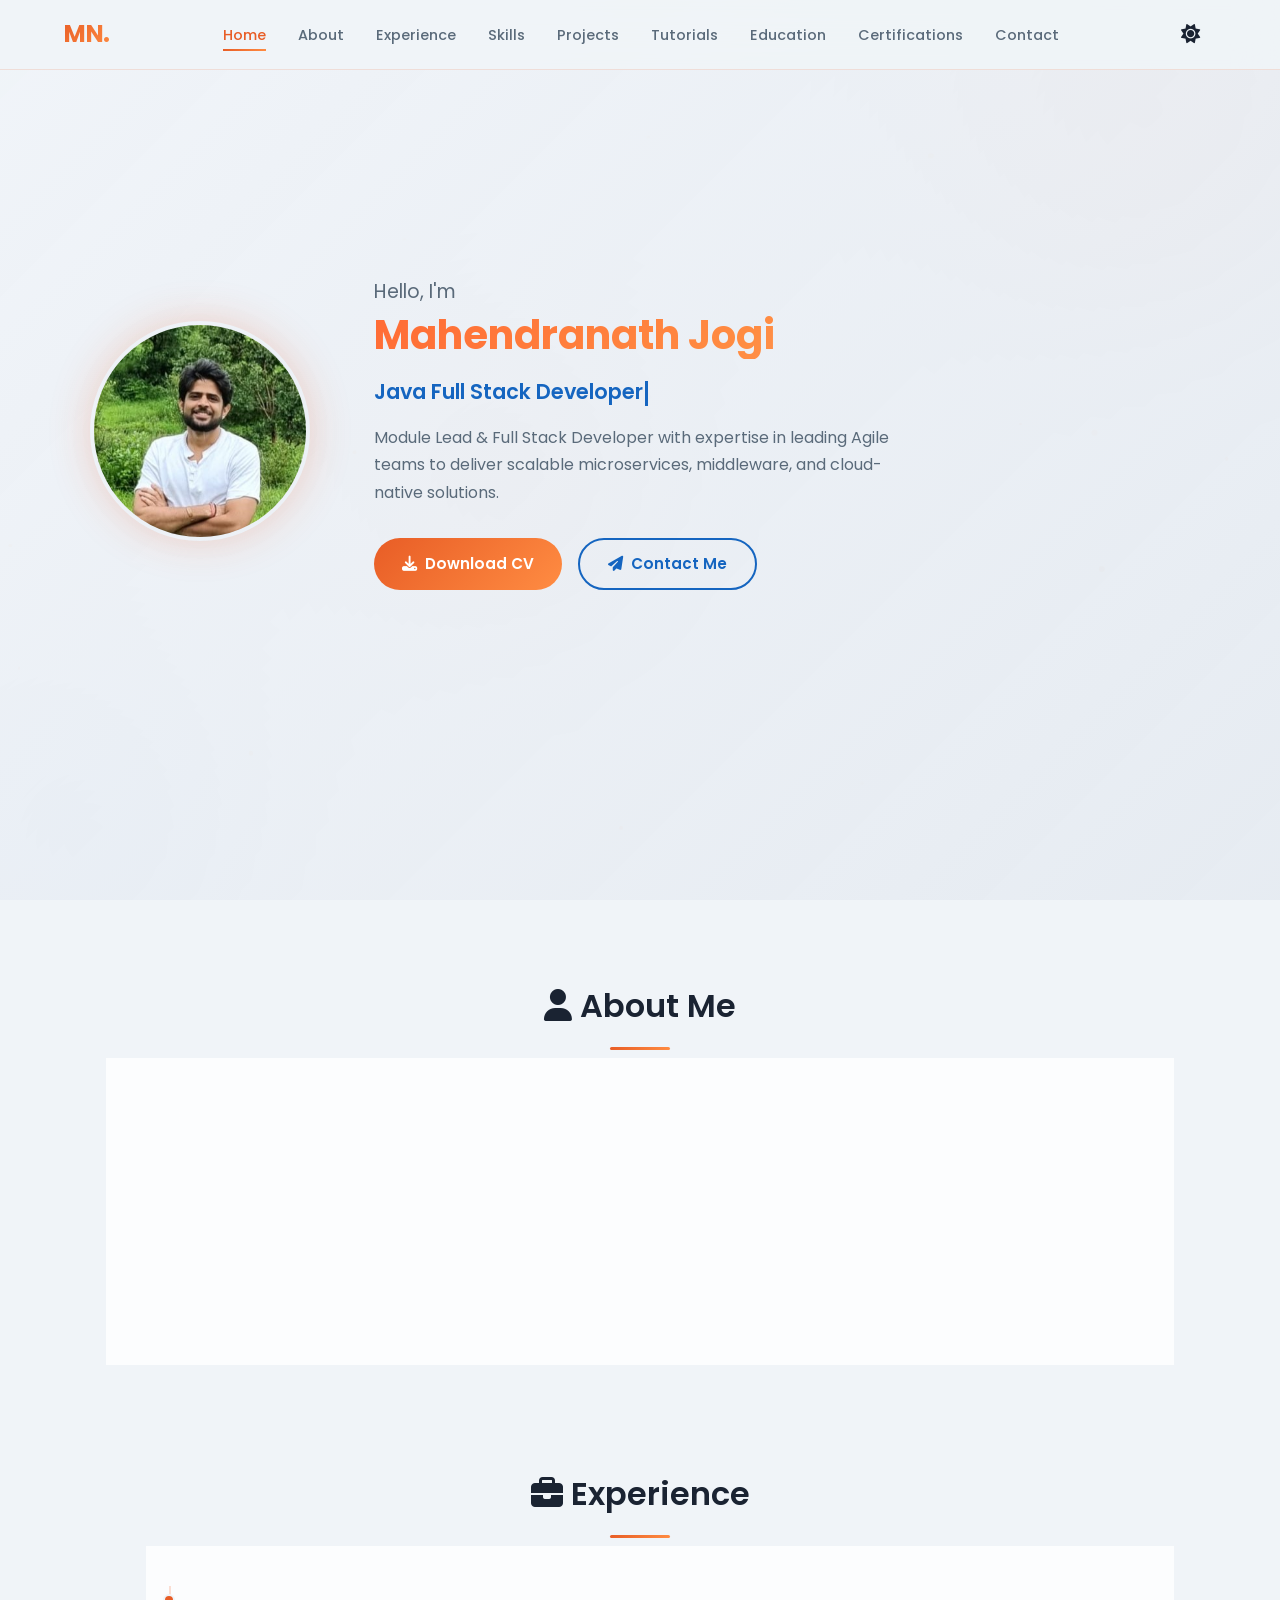
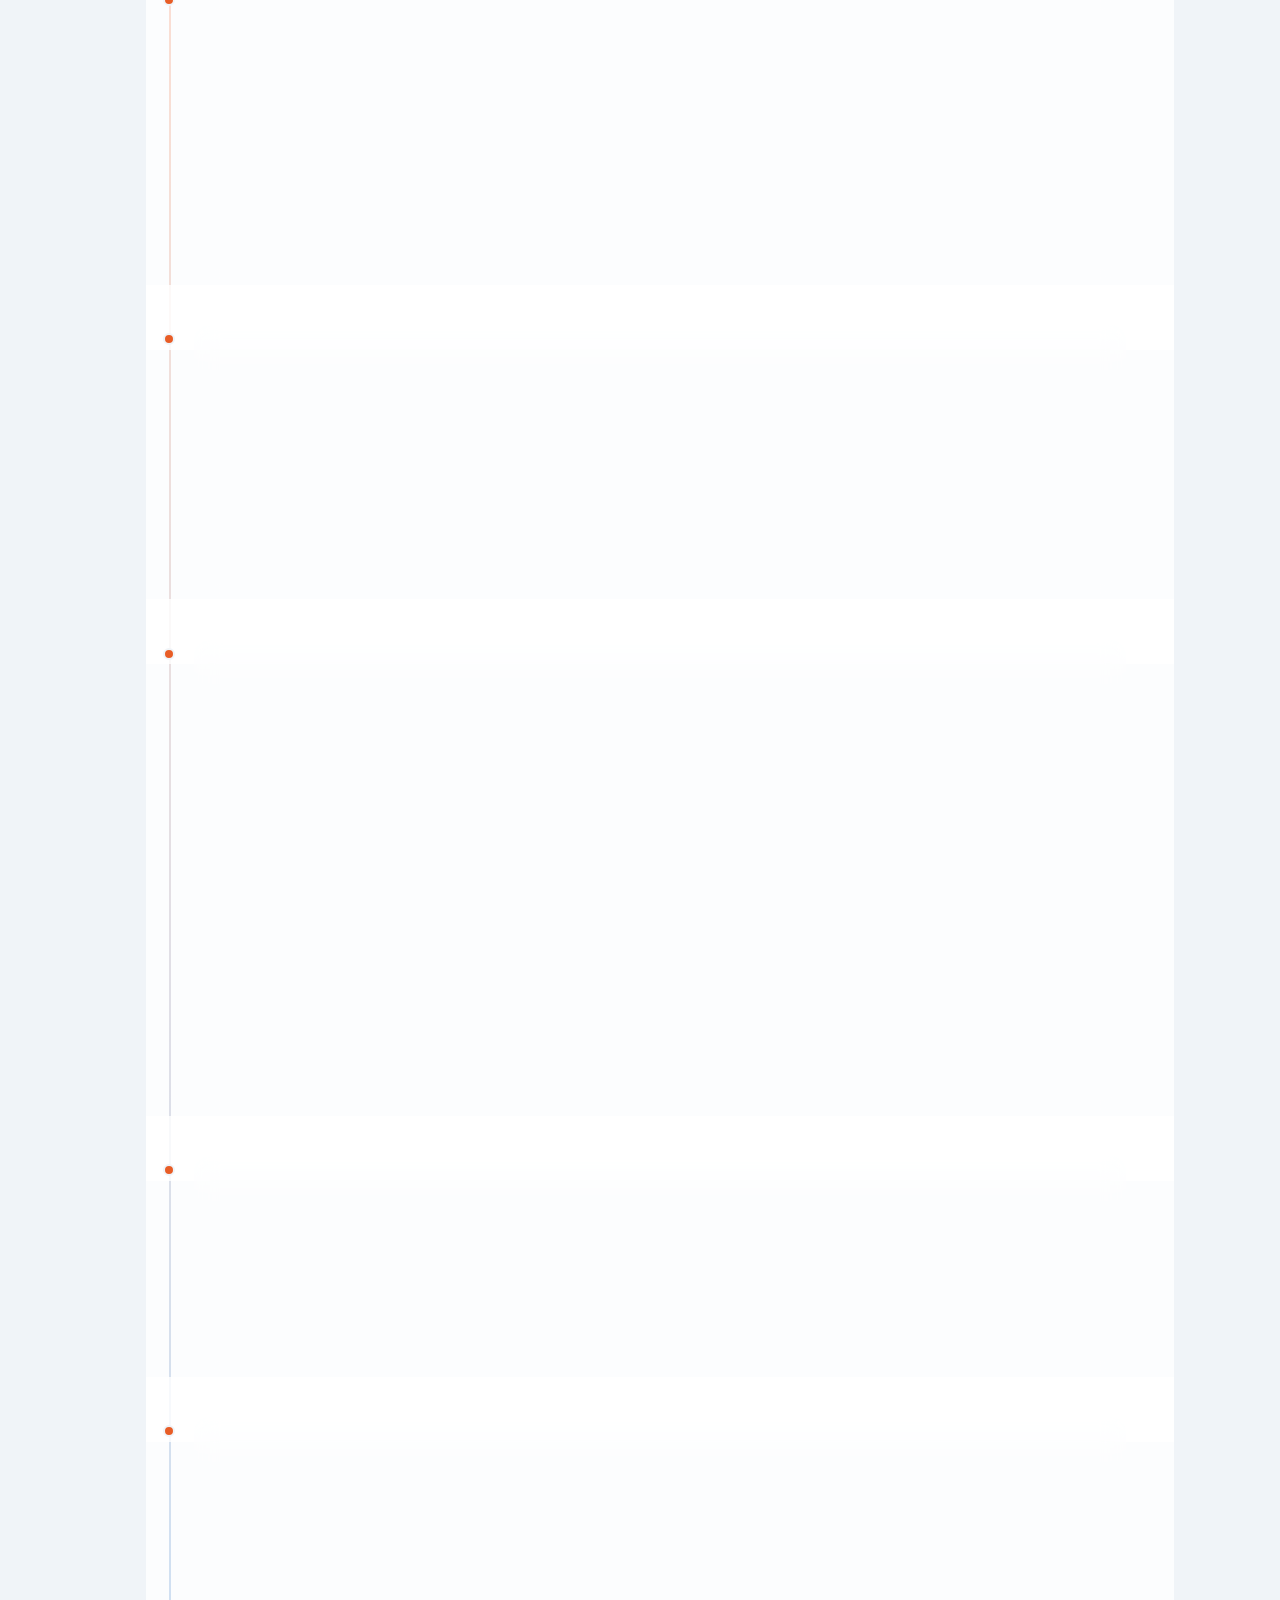
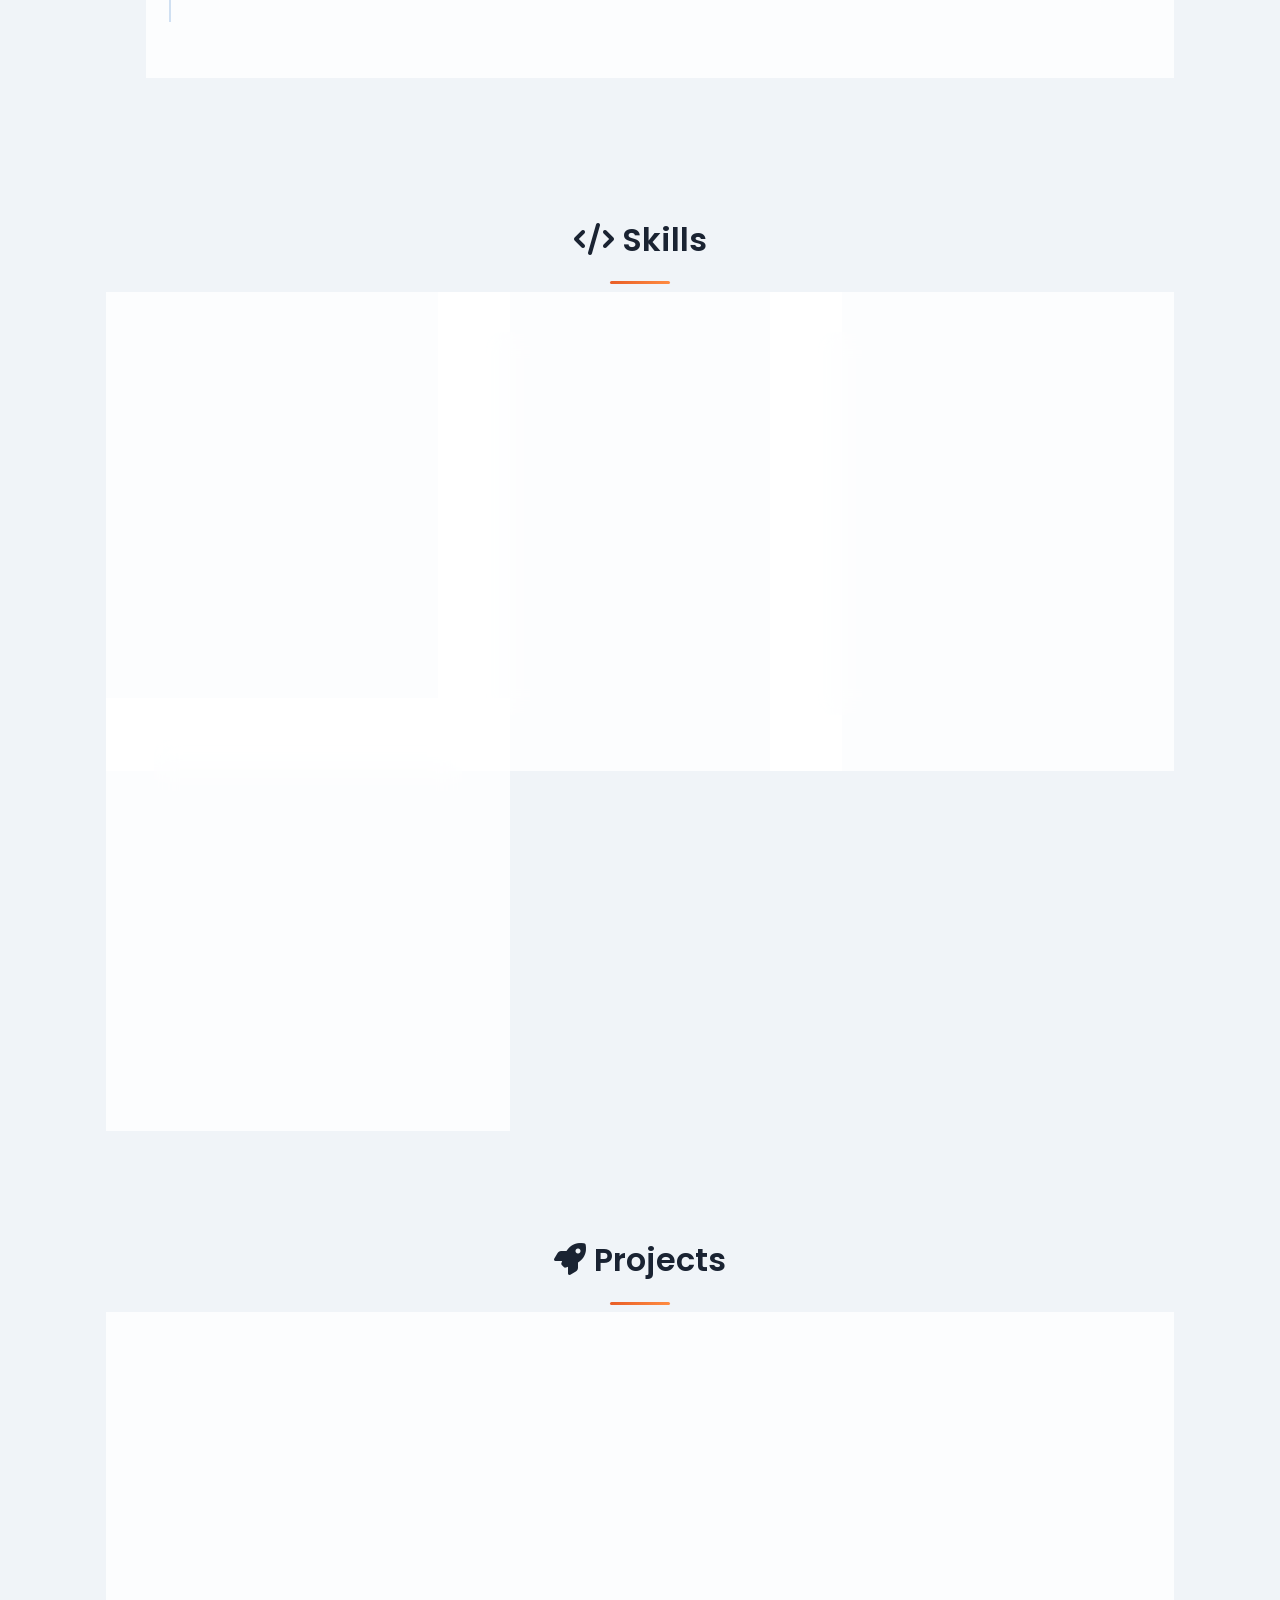
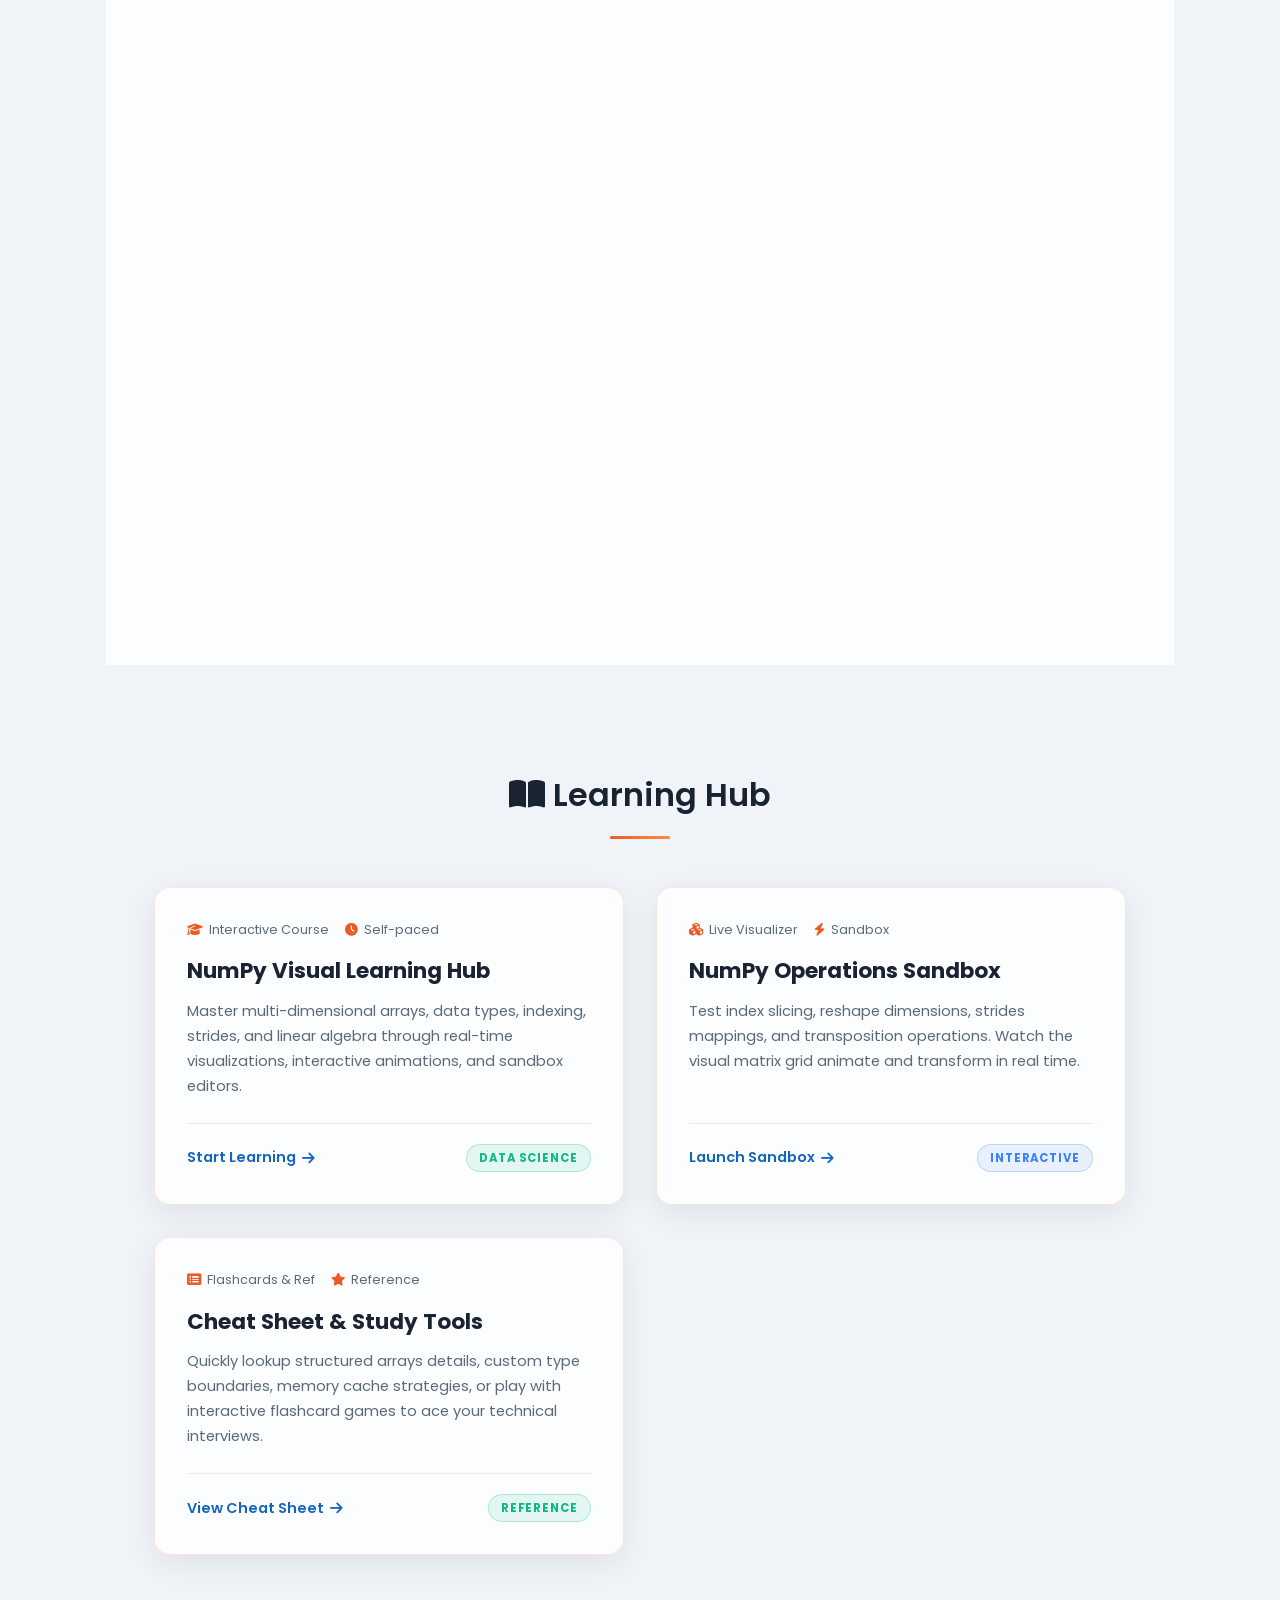
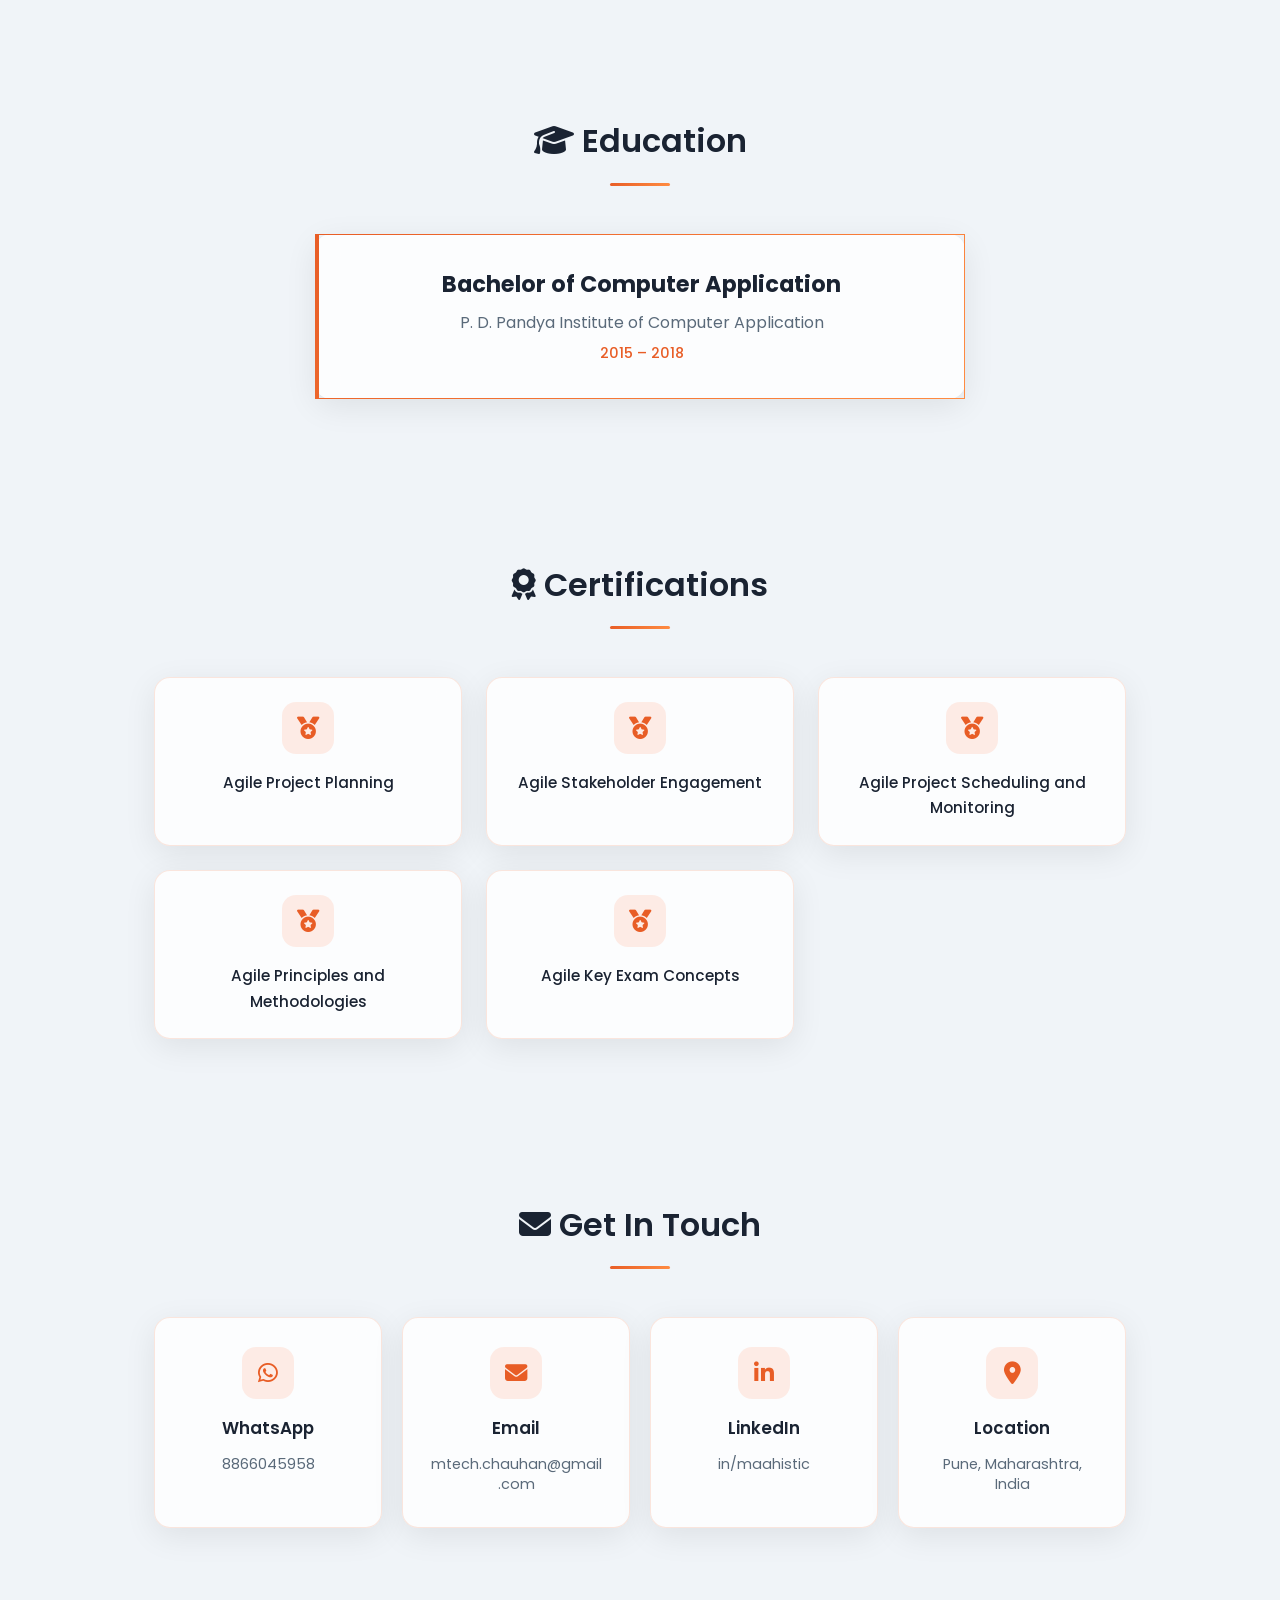
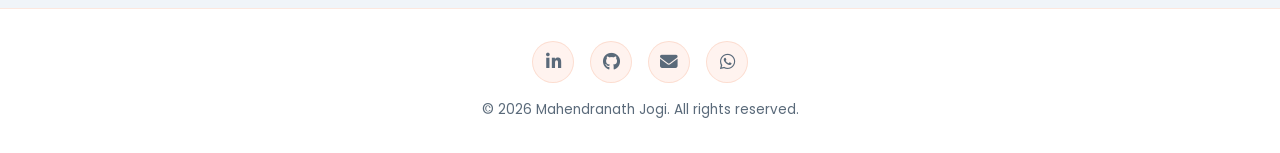
==== index.html @ 77ef3750 "feat: Add NumPy Interactive Visual Learning Hub and update home links" ====
<!DOCTYPE html>
<html lang="en">
<head>
  <meta charset="UTF-8"/>
  <meta name="viewport" content="width=device-width, initial-scale=1"/>
  <title>Mahendranath Jogi | Java Full Stack Developer</title>
  <meta name="description" content="Portfolio of Mahendranath Jogi — Java Full Stack Module Lead specializing in Spring Boot, Microservices, Angular, and Cloud-native development."/>
  <!-- Open Graph -->
  <meta property="og:title" content="Mahendranath Jogi | Java Full Stack Developer"/>
  <meta property="og:description" content="Java Full Stack Module Lead &amp; Developer — Spring Boot, Microservices, Angular, AWS"/>
  <meta property="og:type" content="website"/>
  <meta property="og:url" content="https://maahistic.github.io/"/>
  <meta property="og:image" content="https://maahistic.github.io/assets/resources/profile.jpg"/>
  <meta property="og:image:alt" content="Mahendranath Jogi — Java Full Stack Developer"/>
  <!-- Twitter Card -->
  <meta name="twitter:card" content="summary"/>
  <meta name="twitter:title" content="Mahendranath Jogi | Java Full Stack Developer"/>
  <meta name="twitter:description" content="Java Full Stack Module Lead — Spring Boot, Microservices, Angular, AWS"/>
  <meta name="twitter:image" content="https://maahistic.github.io/assets/resources/profile.jpg"/>
  <!-- Favicon -->
  <link rel="icon" href="data:image/svg+xml,<svg xmlns='http://www.w3.org/2000/svg' viewBox='0 0 100 100'><text y='.9em' font-size='90'>M</text></svg>"/>
  <!-- Preconnect -->
  <link rel="preconnect" href="https://fonts.googleapis.com"/>
  <link rel="preconnect" href="https://fonts.gstatic.com" crossorigin/>
  <link rel="preconnect" href="https://cdnjs.cloudflare.com" crossorigin/>
  <!-- Preload critical resources -->
  <link rel="preload" href="assets/resources/profile.jpg" as="image"/>
  <!-- Fonts & Icons -->
  <link href="https://fonts.googleapis.com/css2?family=Poppins:wght@300;400;500;600;700&display=swap" rel="stylesheet"/>
  <link href="https://cdnjs.cloudflare.com/ajax/libs/font-awesome/6.5.1/css/all.min.css" rel="stylesheet"/>
  <!-- Styles -->
  <link rel="stylesheet" href="assets/styles/styles.css"/>
  <!-- Google Analytics -->
  <script async src="https://www.googletagmanager.com/gtag/js?id=G-W58QDHN8Q0"></script>
  <script>
    window.dataLayer = window.dataLayer || [];
    function gtag(){dataLayer.push(arguments);}
    gtag('js', new Date());
    gtag('config', 'G-W58QDHN8Q0');
  </script>
  <!-- JSON-LD Structured Data -->
  <script type="application/ld+json">
  {
    "@context": "https://schema.org",
    "@type": "Person",
    "name": "Mahendranath Jogi",
    "url": "https://maahistic.github.io/",
    "image": "https://maahistic.github.io/assets/resources/profile.jpg",
    "jobTitle": "Java Full Stack Module Lead",
    "worksFor": {
      "@type": "Organization",
      "name": "Mphasis"
    },
    "knowsAbout": ["Java", "Spring Boot", "Microservices", "Angular", "AWS", "Docker", "Kafka"],
    "sameAs": [
      "https://www.linkedin.com/in/maahistic",
      "https://github.com/maahistic"
    ],
    "email": "mtech.chauhan@gmail.com",
    "address": {
      "@type": "PostalAddress",
      "addressLocality": "Pune",
      "addressRegion": "Maharashtra",
      "addressCountry": "IN"
    }
  }
  </script>
</head>
<body class="dark-theme">

<!-- Skip to content -->
<a href="#summary" class="skip-to-content">Skip to main content</a>

<!-- Particles background -->
<div class="particles-container" aria-hidden="true"></div>

<!-- Mobile nav overlay -->
<div class="nav-overlay" aria-hidden="true"></div>

<!-- ========== NAVBAR ========== -->
<nav class="navbar" role="navigation" aria-label="Main navigation">
  <span class="nav-logo">MN.</span>
  <ul class="nav-links">
    <li><a href="#hero">Home</a></li>
    <li><a href="#summary">About</a></li>
    <li><a href="#experience">Experience</a></li>
    <li><a href="#skills">Skills</a></li>
    <li><a href="#projects">Projects</a></li>
    <li><a href="#tutorials">Tutorials</a></li>
    <li><a href="#education">Education</a></li>
    <li><a href="#certifications">Certifications</a></li>
    <li><a href="#contact">Contact</a></li>
  </ul>
  <div class="nav-actions">
    <button class="theme-toggle-btn" aria-label="Toggle light/dark theme">
      <i class="fas fa-moon"></i>
    </button>
    <button class="hamburger" aria-label="Open menu">
      <span></span><span></span><span></span>
    </button>
  </div>
</nav>

<!-- ========== HERO ========== -->
<section class="hero" id="hero">
  <div class="hero-bg" aria-hidden="true">
    <div class="gradient-orb"></div>
    <div class="gradient-orb"></div>
    <div class="gradient-orb"></div>
  </div>
  <div class="hero-content">
    <div class="hero-image-wrapper">
      <img src="assets/resources/profile.jpg" alt="Portrait of Mahendranath" class="hero-image" width="220" height="220"/>
    </div>
    <div class="hero-text">
      <h1>
        <span class="greeting">Hello, I'm</span>
        <span class="name">Mahendranath Jogi</span>
      </h1>
      <div class="typing-wrapper">
        <span id="typed-text"></span><span class="cursor"></span>
      </div>
      <p class="hero-desc">
        Module Lead &amp; Full Stack Developer with expertise in leading Agile teams to deliver scalable microservices, middleware, and cloud-native solutions.
      </p>
      <div class="hero-buttons">
        <a href="assets/resources/CV_Mahendranath.pdf" download class="btn btn-primary">
          <i class="fas fa-download"></i> Download CV
        </a>
        <a href="#contact" class="btn btn-outline">
          <i class="fas fa-paper-plane"></i> Contact Me
        </a>
      </div>
    </div>
  </div>
</section>

<!-- ========== SUMMARY ========== -->
<section class="content-section" id="summary">
  <div class="section-header reveal">
    <h2><i class="fas fa-user" aria-hidden="true"></i> About Me</h2>
    <div class="underline"></div>
  </div>
  <div class="summary-content glass-card reveal">
    <p>
      Java Full Stack Module Lead and Developer with expertise in leading Agile teams to deliver scalable
      microservices and middleware using Spring Boot, Apache Camel, and Angular. Skilled in distributed
      caching with Hazelcast, cloud-native AWS services, Docker containerization, and messaging systems like
      ActiveMQ and Kafka. Proficient in CI/CD automation with GitLab, code quality management via JUnit 5 and
      SonarQube, and API design with Swagger. Experienced in SAFe Agile practices, story estimation, and
      driving technical solutions aligned with business goals.
    </p>
  </div>
</section>

<!-- ========== EXPERIENCE ========== -->
<section class="content-section" id="experience">
  <div class="section-header reveal">
    <h2><i class="fas fa-briefcase" aria-hidden="true"></i> Experience</h2>
    <div class="underline"></div>
  </div>
  <div class="timeline">

    <!-- Mphasis -->
    <div class="timeline-item reveal">
      <div class="glass-card">
        <h3>Mphasis — Module Lead</h3>
        <span class="date" id="mphasis-duration"></span>
        <p>
          Leading a team of Java Full Stack developers for a top global custodian bank.
          Developing micro-frontend applications using Angular (v10+).
          Building resilient microservices with Java 21/17, Spring Boot, and Hazelcast distributed caching.
          Practicing SAFe Agile methodology for iterative and collaborative development.
          Ensuring code quality through JUnit, integration testing, mutation testing, and SonarQube compliance.
          Actively involved in story grooming, cross-verification, and effort estimation using story points.
        </p>
        <div class="tech-stack">
          <span>Java 21</span><span>Spring Boot</span><span>Angular</span><span>Hazelcast</span>
          <span>Docker</span><span>Kafka</span><span>ActiveMQ</span><span>GitLab CI/CD</span>
          <span>SonarQube</span><span>Nexus</span>
        </div>
      </div>
    </div>

    <!-- Worldline -->
    <div class="timeline-item reveal">
      <div class="glass-card">
        <h3>Worldline Global Services — Consultant</h3>
        <span class="date" id="worldline-duration"></span>
        <p>
          Building middleware applications and microservices using JDK 8/11 with Spring Boot and Apache Camel.
          Utilizing AWS Cloud Services (EC2, Lambda). Developed applications with Angular 10 and Java 8.
          Writing unit tests using JUnit 5. Planning and creating automation scripts for deployment.
          Configuring SonarQube to enhance code quality. Working with legacy systems and distributed caching via Hazelcast.
        </p>
        <div class="tech-stack">
          <span>Java 11</span><span>Spring Boot</span><span>Apache Camel</span><span>AWS</span>
          <span>Angular 10</span><span>Docker</span><span>Kafka</span><span>JUnit 5</span>
          <span>SonarQube</span>
        </div>
      </div>
    </div>

    <!-- Infosys -->
    <div class="timeline-item reveal">
      <div class="glass-card">
        <h3>Infosys — System Engineer</h3>
        <span class="date">October 2018 – October 2021 (3 years 1 month)</span>
        <span class="project-highlight">Project: CSCS (Spring Boot Developer)</span>
        <p>
          Worked in Agile methodology with CI/CD for continuous deployment. Developed back-end infrastructure
          using microservices and AKS tools. Created RESTful APIs for code migration and new features.
          Created high-level design documents, technical mappings, and APIs for enterprise applications.
        </p>
        <span class="project-highlight">Project: Service Disruption (Spring Boot Developer)</span>
        <p>
          Developed back-end infrastructure using microservices. Created RESTful APIs for new functionalities.
          Hands-on with YAML, Spring Boot, Apache Camel, JPA, and JUnit.
        </p>
        <span class="project-highlight">Project: Depot Setup (Business Analyst)</span>
        <p>
          Led the Depot Setup team supporting TNT FedEx and Infosys. Coordinated business setup across regions.
          Managed the entire change process, including requirement analysis and elicitation.
        </p>
        <div class="tech-stack">
          <span>Spring Boot</span><span>Apache Camel</span><span>JPA</span><span>JUnit</span>
          <span>Jenkins</span><span>Swagger</span><span>AKS</span><span>SQL</span>
        </div>
      </div>
    </div>

    <!-- Advisor -->
    <div class="timeline-item reveal">
      <div class="glass-card">
        <h3>Advisor</h3>
        <span class="date">Jun 2017 – July 2018 (1 year 1 month)</span>
        <p>
          Provided floor support and training for new employees, ensuring quick onboarding and skill development.
          Handled complex telecom-related issues, customer queries, and coordinated with on-site technicians.
          Managed relationships with corporate clients, supporting sales processes and maintaining service quality.
        </p>
      </div>
    </div>

    <!-- Grammar Faculty -->
    <div class="timeline-item reveal">
      <div class="glass-card">
        <h3>Grammar Faculty (Part-time)</h3>
        <span class="date">July 2015 – Jun 2017 (2 years 1 month)</span>
        <p>
          Delivered structured English grammar lessons from basic to advanced levels to diverse learner groups.
          Conducted sessions on personality development focusing on communication skills and confidence building.
        </p>
      </div>
    </div>

  </div>
</section>

<!-- ========== SKILLS ========== -->
<section class="content-section" id="skills">
  <div class="section-header reveal">
    <h2><i class="fas fa-code" aria-hidden="true"></i> Skills</h2>
    <div class="underline"></div>
  </div>
  <div class="skills-grid">
    <!-- Backend -->
    <div class="glass-card skill-category reveal reveal-delay-1">
      <h3><i class="fas fa-server"></i> Backend</h3>
      <div class="skill-tags">
        <span class="skill-tag"><i class="fab fa-java"></i> Java 21/17/11/8</span>
        <span class="skill-tag"><i class="fas fa-leaf"></i> Spring Boot</span>
        <span class="skill-tag"><i class="fas fa-route"></i> Apache Camel</span>
        <span class="skill-tag"><i class="fas fa-cubes"></i> Microservices</span>
        <span class="skill-tag"><i class="fas fa-database"></i> JPA / Hibernate</span>
        <span class="skill-tag"><i class="fas fa-bolt"></i> Hazelcast</span>
        <span class="skill-tag"><i class="fas fa-plug"></i> REST APIs</span>
      </div>
    </div>
    <!-- Frontend -->
    <div class="glass-card skill-category reveal reveal-delay-2">
      <h3><i class="fas fa-palette"></i> Frontend</h3>
      <div class="skill-tags">
        <span class="skill-tag"><i class="fab fa-angular"></i> Angular 10+</span>
        <span class="skill-tag"><i class="fab fa-html5"></i> HTML5</span>
        <span class="skill-tag"><i class="fab fa-css3-alt"></i> CSS3</span>
        <span class="skill-tag"><i class="fab fa-js-square"></i> JavaScript</span>
        <span class="skill-tag"><i class="fas fa-code"></i> TypeScript</span>
      </div>
    </div>
    <!-- DevOps & Cloud -->
    <div class="glass-card skill-category reveal reveal-delay-3">
      <h3><i class="fas fa-cloud"></i> DevOps &amp; Cloud</h3>
      <div class="skill-tags">
        <span class="skill-tag"><i class="fab fa-docker"></i> Docker</span>
        <span class="skill-tag"><i class="fab fa-aws"></i> AWS (EC2, Lambda)</span>
        <span class="skill-tag"><i class="fab fa-gitlab"></i> GitLab CI/CD</span>
        <span class="skill-tag"><i class="fas fa-cogs"></i> Jenkins</span>
        <span class="skill-tag"><i class="fas fa-dharmachakra"></i> AKS</span>
        <span class="skill-tag"><i class="fas fa-box"></i> Nexus</span>
      </div>
    </div>
    <!-- Tools & Practices -->
    <div class="glass-card skill-category reveal reveal-delay-4">
      <h3><i class="fas fa-tools"></i> Tools &amp; Practices</h3>
      <div class="skill-tags">
        <span class="skill-tag"><i class="fas fa-bug"></i> SonarQube</span>
        <span class="skill-tag"><i class="fas fa-vial"></i> JUnit 5</span>
        <span class="skill-tag"><i class="fas fa-file-code"></i> Swagger</span>
        <span class="skill-tag"><i class="fas fa-paper-plane"></i> Postman</span>
        <span class="skill-tag"><i class="fas fa-stream"></i> Kafka</span>
        <span class="skill-tag"><i class="fas fa-envelope-open"></i> ActiveMQ / IBM MQ</span>
        <span class="skill-tag"><i class="fas fa-users"></i> SAFe Agile</span>
      </div>
    </div>
  </div>
</section>

<!-- ========== PROJECTS ========== -->
<section class="content-section" id="projects">
  <div class="section-header reveal">
    <h2><i class="fas fa-rocket" aria-hidden="true"></i> Projects</h2>
    <div class="underline"></div>
  </div>
  <div class="projects-grid">
    <!-- Project Card: Batch Room -->
    <div class="project-card glass-card reveal reveal-delay-1">
      <div class="project-preview">
        <img src="assets/resources/batchroom-preview.png" alt="Batch Room - College Memory Wall App" loading="lazy" width="640" height="360"/>
        <div class="project-preview-overlay">
          <a href="batchroom/index.html" class="project-launch-btn" target="_blank" rel="noopener noreferrer">
            <i class="fas fa-external-link-alt"></i> Launch App
          </a>
        </div>
      </div>
      <div class="project-body">
        <div class="project-header">
          <h3>Batch Room</h3>
          <span class="project-badge">Live</span>
        </div>
        <p class="project-desc">
          A nostalgic memory wall where college batchmates reunite digitally — share memories, post anonymously, and see where life has taken everyone. Built with real-time Firebase backend and a warm, scrapbook-inspired UI.
        </p>
        <div class="project-features">
          <span><i class="fas fa-check-circle"></i> Google Auth</span>
          <span><i class="fas fa-check-circle"></i> Real-time Updates</span>
          <span><i class="fas fa-check-circle"></i> Anonymous Posting</span>
          <span><i class="fas fa-check-circle"></i> Batchmate Profiles</span>
        </div>
        <div class="project-tech">
          <span>JavaScript</span>
          <span>Firebase</span>
          <span>Firestore</span>
          <span>HTML5</span>
          <span>CSS3</span>
        </div>
        <div class="project-links">
          <a href="batchroom/index.html" class="btn btn-primary btn-sm" target="_blank" rel="noopener noreferrer">
            <i class="fas fa-play"></i> Live Demo
          </a>
          <a href="https://github.com/maahistic" class="btn btn-outline btn-sm" target="_blank" rel="noopener noreferrer">
            <i class="fab fa-github"></i> Source Code
          </a>
        </div>
      </div>
    </div>
  </div>
</section>

<!-- ========== TUTORIALS & LEARNING HUB ========== -->
<section class="content-section" id="tutorials">
  <div class="section-header reveal">
    <h2><i class="fas fa-book-open" aria-hidden="true"></i> Learning Hub</h2>
    <div class="underline"></div>
  </div>
  <div class="tutorials-grid">
    <!-- Card 1: NumPy Visual Course -->
    <div class="tutorial-card glass-card reveal reveal-delay-1">
      <div class="tutorial-card-body">
        <div class="tutorial-card-meta">
          <span><i class="fas fa-graduation-cap"></i> Interactive Course</span>
          <span><i class="fas fa-clock"></i> Self-paced</span>
        </div>
        <h3>NumPy Visual Learning Hub</h3>
        <p class="tutorial-card-desc">
          Master multi-dimensional arrays, data types, indexing, strides, and linear algebra through real-time visualizations, interactive animations, and sandbox editors.
        </p>
        <div class="tutorial-card-footer">
          <a href="tutorials/numpy/index.html" class="tutorial-read-link">Start Learning <i class="fas fa-arrow-right"></i></a>
          <span class="tutorial-category category-backend">Data Science</span>
        </div>
      </div>
    </div>

    <!-- Card 2: Interactive Sandbox -->
    <div class="tutorial-card glass-card reveal reveal-delay-2">
      <div class="tutorial-card-body">
        <div class="tutorial-card-meta">
          <span><i class="fas fa-cubes"></i> Live Visualizer</span>
          <span><i class="fas fa-bolt"></i> Sandbox</span>
        </div>
        <h3>NumPy Operations Sandbox</h3>
        <p class="tutorial-card-desc">
          Test index slicing, reshape dimensions, strides mappings, and transposition operations. Watch the visual matrix grid animate and transform in real time.
        </p>
        <div class="tutorial-card-footer">
          <a href="tutorials/numpy/index.html?mode=playground" class="tutorial-read-link">Launch Sandbox <i class="fas fa-arrow-right"></i></a>
          <span class="tutorial-category category-devops">Interactive</span>
        </div>
      </div>
    </div>

    <!-- Card 3: Cheat Sheet & Tools -->
    <div class="tutorial-card glass-card reveal reveal-delay-3">
      <div class="tutorial-card-body">
        <div class="tutorial-card-meta">
          <span><i class="fas fa-list-alt"></i> Flashcards &amp; Ref</span>
          <span><i class="fas fa-star"></i> Reference</span>
        </div>
        <h3>Cheat Sheet &amp; Study Tools</h3>
        <p class="tutorial-card-desc">
          Quickly lookup structured arrays details, custom type boundaries, memory cache strategies, or play with interactive flashcard games to ace your technical interviews.
        </p>
        <div class="tutorial-card-footer">
          <a href="tutorials/numpy/index.html?mode=cheatsheet" class="tutorial-read-link">View Cheat Sheet <i class="fas fa-arrow-right"></i></a>
          <span class="tutorial-category category-backend">Reference</span>
        </div>
      </div>
    </div>
  </div>
</section>

<!-- ========== EDUCATION ========== -->
<section class="content-section" id="education">
  <div class="section-header reveal">
    <h2><i class="fas fa-graduation-cap" aria-hidden="true"></i> Education</h2>
    <div class="underline"></div>
  </div>
  <div class="education-card glass-card reveal">
    <h3>Bachelor of Computer Application</h3>
    <p class="institution">P. D. Pandya Institute of Computer Application</p>
    <span class="date">2015 – 2018</span>
  </div>
</section>

<!-- ========== CERTIFICATIONS ========== -->
<section class="content-section" id="certifications">
  <div class="section-header reveal">
    <h2><i class="fas fa-award" aria-hidden="true"></i> Certifications</h2>
    <div class="underline"></div>
  </div>
  <div class="cert-grid">
    <div class="cert-card glass-card reveal reveal-delay-1">
      <div class="cert-icon"><i class="fas fa-medal"></i></div>
      <div class="cert-info">
        <a href="https://skillsoft.digitalbadges-eu.skillsoft.com/ecf88052-d45c-4ae8-a783-962ba121e550#acc.eA51H7a6" target="_blank" rel="noopener noreferrer">Agile Project Planning</a>
      </div>
    </div>
    <div class="cert-card glass-card reveal reveal-delay-2">
      <div class="cert-icon"><i class="fas fa-medal"></i></div>
      <div class="cert-info">
        <a href="https://skillsoft.digitalbadges-eu.skillsoft.com/78e48211-7ab8-497d-b35c-41dc77fc098b#acc.R7tE6LWH" target="_blank" rel="noopener noreferrer">Agile Stakeholder Engagement</a>
      </div>
    </div>
    <div class="cert-card glass-card reveal reveal-delay-3">
      <div class="cert-icon"><i class="fas fa-medal"></i></div>
      <div class="cert-info">
        <a href="https://skillsoft.digitalbadges-eu.skillsoft.com/53c927de-3352-40bb-a8d8-97ce112d6bc5#acc.n57cTNex" target="_blank" rel="noopener noreferrer">Agile Project Scheduling and Monitoring</a>
      </div>
    </div>
    <div class="cert-card glass-card reveal reveal-delay-4">
      <div class="cert-icon"><i class="fas fa-medal"></i></div>
      <div class="cert-info">
        <a href="https://skillsoft.digitalbadges-eu.skillsoft.com/53c927de-3352-40bb-a8d8-97ce112d6bc5#acc.2Xm3CSLz" target="_blank" rel="noopener noreferrer">Agile Principles and Methodologies</a>
      </div>
    </div>
    <div class="cert-card glass-card reveal reveal-delay-5">
      <div class="cert-icon"><i class="fas fa-medal"></i></div>
      <div class="cert-info">
        <a href="https://skillsoft.digitalbadges-eu.skillsoft.com/4546a0ba-3586-4bdc-87f6-875d72b26f8b#acc.MB6V1dJ0" target="_blank" rel="noopener noreferrer">Agile Key Exam Concepts</a>
      </div>
    </div>
  </div>
</section>

<!-- ========== CONTACT ========== -->
<section class="content-section" id="contact">
  <div class="section-header reveal">
    <h2><i class="fas fa-envelope" aria-hidden="true"></i> Get In Touch</h2>
    <div class="underline"></div>
  </div>
  <div class="contact-grid">
    <div class="contact-card glass-card reveal reveal-delay-1">
      <div class="contact-icon"><i class="fab fa-whatsapp"></i></div>
      <h3>WhatsApp</h3>
      <a href="https://wa.me/8866045958" target="_blank" rel="noopener noreferrer">8866045958</a>
    </div>
    <div class="contact-card glass-card reveal reveal-delay-2">
      <div class="contact-icon"><i class="fas fa-envelope"></i></div>
      <h3>Email</h3>
      <a href="mailto:mtech.chauhan@gmail.com">mtech.chauhan@gmail.com</a>
    </div>
    <div class="contact-card glass-card reveal reveal-delay-3">
      <div class="contact-icon"><i class="fab fa-linkedin-in"></i></div>
      <h3>LinkedIn</h3>
      <a href="https://www.linkedin.com/in/maahistic" target="_blank" rel="noopener noreferrer">in/maahistic</a>
    </div>
    <div class="contact-card glass-card reveal reveal-delay-4">
      <div class="contact-icon"><i class="fas fa-map-marker-alt"></i></div>
      <h3>Location</h3>
      <p>Pune, Maharashtra, India</p>
    </div>
  </div>
</section>

<!-- ========== FOOTER ========== -->
<footer class="footer" role="contentinfo">
  <div class="footer-links">
    <a href="https://www.linkedin.com/in/maahistic" target="_blank" rel="noopener noreferrer" aria-label="LinkedIn"><i class="fab fa-linkedin-in"></i></a>
    <a href="https://github.com/maahistic" target="_blank" rel="noopener noreferrer" aria-label="GitHub"><i class="fab fa-github"></i></a>
    <a href="mailto:mtech.chauhan@gmail.com" aria-label="Email"><i class="fas fa-envelope"></i></a>
    <a href="https://wa.me/8866045958" target="_blank" rel="noopener noreferrer" aria-label="WhatsApp"><i class="fab fa-whatsapp"></i></a>
  </div>
  <p>&copy; <span id="footer-year"></span> Mahendranath Jogi. All rights reserved.</p>
</footer>

<!-- Scroll to top button -->
<button class="scroll-top-btn" aria-label="Scroll to top">
  <i class="fas fa-chevron-up"></i>
</button>

<script src="assets/scripts/script.js" defer></script>
</body>
</html>
---- assets/styles/styles.css ----
/* ========== RESET ========== */
*,
*::before,
*::after {
box-sizing: border-box;
margin: 0;
padding: 0;
}

/* ========== THEME VARIABLES ========== */
body.dark-theme {
--bg-color: #0a1628;
--bg-secondary: #0e1e36;
--panel-bg: rgba(16, 29, 51, 0.75);
--panel-solid: #101d33;
--accent-primary: #ff6b35;
--accent-secondary: #1e90ff;
--accent-gradient: linear-gradient(135deg, #ff6b35, #ff8c42);
--text-color: #e8edf3;
--text-muted: #8899aa;
--border-color: rgba(255, 107, 53, 0.2);
--card-shadow: 0 8px 32px rgba(0, 0, 0, 0.3);
--glow-primary: rgba(255, 107, 53, 0.4);
--glow-secondary: rgba(30, 144, 255, 0.3);
--nav-bg: rgba(10, 22, 40, 0.85);
--hero-overlay: linear-gradient(135deg, rgba(10, 22, 40, 0.92), rgba(14, 30, 54, 0.88));
}

body.light-theme {
--bg-color: #f0f4f8;
--bg-secondary: #e4eaf0;
--panel-bg: rgba(255, 255, 255, 0.8);
--panel-solid: #ffffff;
--accent-primary: #e85d26;
--accent-secondary: #1565c0;
--accent-gradient: linear-gradient(135deg, #e85d26, #ff8c42);
--text-color: #1a2332;
--text-muted: #5a6a7a;
--border-color: rgba(232, 93, 38, 0.15);
--card-shadow: 0 8px 32px rgba(0, 0, 0, 0.08);
--glow-primary: rgba(232, 93, 38, 0.25);
--glow-secondary: rgba(21, 101, 192, 0.2);
--nav-bg: rgba(240, 244, 248, 0.9);
--hero-overlay: linear-gradient(135deg, rgba(240, 244, 248, 0.92), rgba(228, 234, 240, 0.88));
}

/* ========== BASE ========== */
html {
scroll-behavior: smooth;
scroll-padding-top: 80px;
}


/* Scrollbar */
::-webkit-scrollbar { width: 6px; }
::-webkit-scrollbar-track { background: transparent; }
::-webkit-scrollbar-thumb { background: var(--accent-primary); border-radius: 3px; }
html { scrollbar-width: thin; scrollbar-color: var(--accent-primary) transparent; }

/* ========== NAVBAR ========== */
.navbar {
position: fixed;
top: 0;
left: 0;
right: 0;
height: 70px;
background: var(--nav-bg);
backdrop-filter: blur(20px);
-webkit-backdrop-filter: blur(20px);
border-bottom: 1px solid var(--border-color);
display: flex;
align-items: center;
justify-content: space-between;
padding: 0 5%;
z-index: 1000;
transition: background 0.3s ease, box-shadow 0.3s ease, transform 0.3s ease;
}

.navbar.scrolled {
box-shadow: 0 4px 20px rgba(0, 0, 0, 0.15);
}

.nav-logo {
font-size: 1.5rem;
font-weight: 700;
background: var(--accent-gradient);
-webkit-background-clip: text;
-webkit-text-fill-color: transparent;
background-clip: text;
letter-spacing: -0.5px;
}

.nav-links {
display: flex;
align-items: center;
gap: 2rem;
list-style: none;
}

.nav-links a {
  color: var(--text-muted);
  font-size: 0.9rem;
  font-weight: 500;
  position: relative;
  padding: 4px 0;
  transition: color 0.3s ease;
}

.nav-links a:hover {
  color: var(--accent-primary);
}

.nav-links a.active {
  color: var(--accent-primary);
}

.nav-links a.active::after {
  content: '';
  position: absolute;
  bottom: -2px;
  left: 0;
  right: 0;
  height: 2px;
  background: var(--accent-gradient);
}


/* ========== HERO ========== */
.hero {
min-height: 100vh;
display: flex;
align-items: center;
justify-content: center;
position: relative;
overflow: hidden;
padding: 30px 5% 60px;
}

.hero::before {
content: '';
position: absolute;
inset: 0;
background: var(--hero-overlay);
z-index: 1;
}

.hero-content {
position: relative;
z-index: 2;
display: flex;
align-items: center;
gap: 4rem;
max-width: 1100px;
width: 100%;
}

.hero-text h1 {
  font-size: 2.5rem;
  font-weight: 700;
  line-height: 1.2;
  margin-bottom: 1rem;
}

.greeting {
  display: block;
  font-size: 1.2rem;
  font-weight: 400;
  color: var(--text-muted);
  margin-bottom: 0.5rem;
}

.name {
  display: block;
  background: linear-gradient(135deg, #ff6b35, #ff8c42, #ffb088, #ff8c42, #ff6b35);
  background-size: 300% auto;
  -webkit-background-clip: text;
  -webkit-text-fill-color: transparent;
  background-clip: text;
  animation: nameShimmer 4s ease-in-out infinite;
}

@keyframes nameShimmer {
  0%, 100% { background-position: 0% center; }
  50% { background-position: 100% center; }
}

.typing-wrapper {
  font-size: 1.3rem;
  font-weight: 600;
  color: var(--accent-secondary);
  margin-bottom: 1rem;
  min-height: 1.6em;
  overflow: visible;
  word-wrap: break-word;
  max-width: 100%;
}

.cursor {
  display: inline-block;
  width: 3px;
  height: 1.2em;
  background: var(--accent-secondary);
  animation: blink 1s infinite;
  margin-left: 2px;
  vertical-align: text-bottom;
}

@keyframes blink {
  0%, 50% { opacity: 1; }
  51%, 100% { opacity: 0; }
}

.hero-buttons {
  display: flex;
  gap: 1rem;
  margin-top: 2rem;
}

.hero-image {
  width: 220px;
  height: 220px;
  border-radius: 50%;
  object-fit: cover;
  border: 4px solid transparent;
  background-image: var(--accent-gradient);
  background-origin: border-box;
  background-clip: content-box, border-box;
  box-shadow: 0 0 40px var(--glow-primary);
}

.section-header h2 {
  font-size: 2rem;
  font-weight: 600;
  color: var(--text-color);
  margin-bottom: 1rem;
}

.section-header .underline {
  width: 60px;
  height: 3px;
  background: var(--accent-gradient);
  margin: 0 auto;
  border-radius: 2px;
}


.nav-actions {
  display: flex;
  align-items: center;
  gap: 1rem;
  margin-right: 0.5rem;
}

.theme-toggle-btn {
  background: transparent;
  border: none;
  color: var(--text-color);
  font-size: 1.2rem;
  cursor: pointer;
  padding: 8px;
  border-radius: 8px;
  transition: all 0.3s ease;
}

.theme-toggle-btn:hover {
  background: rgba(255, 107, 53, 0.1);
  color: var(--accent-primary);
}
.btn {
display: inline-flex;
align-items: center;
gap: 8px;
padding: 12px 28px;
border-radius: 50px;
font-size: 0.95rem;
font-weight: 600;
cursor: pointer;
transition: all 0.3s ease;
border: none;
}

.btn-primary {
background: var(--accent-gradient);
color: #fff;
}

.btn-outline {
background: transparent;
color: var(--accent-secondary);
border: 2px solid var(--accent-secondary);
}

/* Sections */
.content-section {
padding: 80px 5%;
max-width: 1100px;
margin: 0 auto;
}

.section-header {
text-align: center;
margin-bottom: 3rem;
}

body {
font-family: 'Poppins', sans-serif;
background: var(--bg-color);
color: var(--text-color);
overflow-x: hidden;
transition: background-color 0.4s ease, color 0.4s ease;
line-height: 1.6;
}

a {
color: var(--accent-primary);
text-decoration: none;
transition: color 0.3s ease;
}
a:hover {
color: var(--accent-secondary);
}

/* Glass Card */
.glass-card {
background: var(--panel-bg);
backdrop-filter: blur(12px);
border: 1px solid var(--border-color);
border-radius: 16px;
padding: 2rem;
box-shadow: var(--card-shadow);
}

/* Timeline */
.timeline {
position: relative;
padding-left: 40px;
}

.timeline::before {
content: '';
position: absolute;
left: 15px;
top: 0;
bottom: 0;
width: 2px;
background: linear-gradient(to bottom, var(--accent-primary), var(--accent-secondary));
}

.timeline-item {
position: relative;
margin-bottom: 2rem;
}

.timeline-item::before {
content: '';
position: absolute;
left: -31px;
top: 8px;
width: 12px;
height: 12px;
border-radius: 50%;
background: var(--accent-primary);
border: 2px solid var(--bg-color);
z-index: 1;
}

.timeline-item h3 {
font-size: 1.3rem;
font-weight: 600;
color: var(--text-color);
margin-bottom: 0.5rem;
line-height: 1.3;
}

.timeline-item .date {
font-size: 0.9rem;
color: var(--text-muted);
margin-bottom: 1rem;
display: block;
}

.timeline-item .project-highlight {
font-size: 0.95rem;
font-weight: 600;
color: var(--accent-secondary);
margin: 1rem 0 0.5rem 0;
display: block;
}

.timeline-item p {
font-size: 0.95rem;
line-height: 1.6;
margin-bottom: 1rem;
}

.tech-stack {
display: flex;
flex-wrap: wrap;
gap: 0.5rem;
margin-top: 1rem;
}

.tech-stack span {
font-size: 0.75rem;
padding: 4px 8px;
background: rgba(255, 107, 53, 0.08);
border: 1px solid var(--border-color);
border-radius: 15px;
color: var(--text-color);
white-space: nowrap;
}

/* Skills */
.skills-grid {
  display: grid;
  grid-template-columns: repeat(auto-fit, minmax(280px, 1fr));
  gap: 1.5rem;
  width: 100%;
}

.skill-category h3 {
  font-size: 1.2rem;
  font-weight: 600;
  margin-bottom: 1rem;
  color: var(--text-color);
}

.skill-tags {
  display: flex;
  flex-wrap: wrap;
  gap: 0.75rem;
  width: 100%;
}

.skill-tag {
  padding: 6px 14px;
  border-radius: 25px;
  font-size: 0.82rem;
  background: rgba(255, 107, 53, 0.08);
  border: 1px solid var(--border-color);
  color: var(--text-color);
  white-space: nowrap;
  transition: all 0.3s ease;
  flex-shrink: 0;
}

.skill-tag:hover {
  background: rgba(255, 107, 53, 0.15);
  transform: translateY(-2px);
}

/* Education */
.education-card {
max-width: 650px;
margin: 0 auto;
text-align: center;
position: relative;
overflow: hidden;
border-left: 4px solid transparent;
border-image: var(--accent-gradient) 1;
}

.education-card h3 {
  font-size: 1.4rem;
  font-weight: 700;
  color: var(--text-color);
  margin-bottom: 0.5rem;
}

.education-card .institution {
  font-size: 1rem;
  color: var(--text-muted);
  margin-bottom: 0.25rem;
}

.education-card .date {
  font-size: 0.9rem;
  color: var(--accent-primary);
  font-weight: 500;
}

/* Certifications */
.cert-grid {
display: grid;
grid-template-columns: repeat(auto-fit, minmax(280px, 1fr));
gap: 1.5rem;
}

.cert-card {
  text-align: center;
  padding: 1.5rem;
  transition: transform 0.3s ease, box-shadow 0.3s ease, border-color 0.3s ease;
  border: 1px solid var(--border-color);
}

.cert-card:hover {
  transform: translateY(-4px);
  box-shadow: 0 16px 48px var(--glow-primary);
  border-color: var(--accent-primary);
}

.cert-icon {
  width: 52px;
  height: 52px;
  margin: 0 auto 1rem;
  display: flex;
  align-items: center;
  justify-content: center;
  border-radius: 14px;
  background: rgba(255, 107, 53, 0.12);
  font-size: 1.4rem;
  color: var(--accent-primary);
  transition: transform 0.3s ease, background 0.3s ease;
}

.cert-card:hover .cert-icon {
  transform: scale(1.1) rotate(-5deg);
  background: rgba(255, 107, 53, 0.2);
}

.cert-info {
  margin-top: 0.5rem;
}

.cert-info a {
  color: var(--text-color);
  font-weight: 500;
  font-size: 0.95rem;
  text-decoration: none;
  transition: color 0.3s ease;
  line-height: 1.4;
}

.cert-info a:hover {
  color: var(--accent-primary);
}

/* Contact */
.contact-grid {
display: grid;
grid-template-columns: repeat(auto-fit, minmax(220px, 1fr));
gap: 1.25rem;
}

.contact-card {
  text-align: center;
  padding: 1.8rem 1.2rem;
  overflow: hidden;
  transition: transform 0.3s ease, box-shadow 0.3s ease, border-color 0.3s ease;
  border: 1px solid var(--border-color);
}

.contact-card:hover {
  transform: translateY(-4px);
  box-shadow: 0 16px 48px var(--glow-primary);
  border-color: var(--accent-primary);
}

.contact-icon {
  width: 52px;
  height: 52px;
  margin: 0 auto 1rem;
  display: flex;
  align-items: center;
  justify-content: center;
  border-radius: 14px;
  background: rgba(255, 107, 53, 0.12);
  font-size: 1.4rem;
  color: var(--accent-primary);
  transition: transform 0.3s ease, background 0.3s ease;
}

.contact-card:hover .contact-icon {
  transform: scale(1.1);
  background: rgba(255, 107, 53, 0.2);
}

.contact-card h3 {
  font-size: 1.05rem;
  font-weight: 600;
  margin-bottom: 0.5rem;
  color: var(--text-color);
}

.contact-card a,
.contact-card p {
  color: var(--text-muted);
  font-weight: 400;
  transition: color 0.3s ease;
  text-decoration: none;
  font-size: 0.9rem;
  display: inline-block;
  padding: 4px 8px;
  border-radius: 6px;
  word-break: normal;
  overflow-wrap: break-word;
  max-width: 100%;
  box-sizing: border-box;
  line-height: 1.4;
}

.contact-card a:hover {
  color: var(--accent-primary);
}

.contact-card p {
  margin: 0;
  line-height: 1.4;
}

/* ========== PROJECTS ========== */
.projects-grid {
  display: grid;
  grid-template-columns: repeat(auto-fit, minmax(340px, 1fr));
  gap: 2rem;
}

.project-card {
  overflow: hidden;
  padding: 0;
  transition: transform 0.4s cubic-bezier(0.4, 0, 0.2, 1), box-shadow 0.4s ease;
}

.project-card:hover {
  transform: translateY(-6px);
  box-shadow: 0 20px 60px var(--glow-primary);
}

/* Preview image */
.project-preview {
  position: relative;
  overflow: hidden;
  aspect-ratio: 16 / 9;
  background: var(--bg-secondary);
}

.project-preview img {
  width: 100%;
  height: 100%;
  object-fit: cover;
  transition: transform 0.5s ease, filter 0.5s ease;
}

.project-card:hover .project-preview img {
  transform: scale(1.05);
  filter: brightness(0.7);
}

.project-preview-overlay {
  position: absolute;
  inset: 0;
  display: flex;
  align-items: center;
  justify-content: center;
  opacity: 0;
  transition: opacity 0.4s ease;
  background: rgba(0, 0, 0, 0.3);
  backdrop-filter: blur(2px);
}

.project-card:hover .project-preview-overlay {
  opacity: 1;
}

.project-launch-btn {
  display: inline-flex;
  align-items: center;
  gap: 8px;
  padding: 12px 28px;
  background: var(--accent-gradient);
  color: #fff !important;
  font-weight: 600;
  font-size: 0.95rem;
  border-radius: 50px;
  text-decoration: none;
  transform: translateY(10px);
  transition: transform 0.4s ease, box-shadow 0.3s ease;
  box-shadow: 0 4px 20px var(--glow-primary);
}

.project-card:hover .project-launch-btn {
  transform: translateY(0);
}

.project-launch-btn:hover {
  box-shadow: 0 6px 30px var(--glow-primary);
  color: #fff !important;
}

/* Project body */
.project-body {
  padding: 1.5rem 2rem 2rem;
}

.project-header {
  display: flex;
  align-items: center;
  justify-content: space-between;
  margin-bottom: 0.75rem;
}

.project-header h3 {
  font-size: 1.4rem;
  font-weight: 700;
  color: var(--text-color);
  margin: 0;
}

.project-badge {
  display: inline-flex;
  align-items: center;
  gap: 6px;
  padding: 4px 12px;
  font-size: 0.72rem;
  font-weight: 700;
  text-transform: uppercase;
  letter-spacing: 0.08em;
  color: #10b981;
  background: rgba(16, 185, 129, 0.1);
  border: 1px solid rgba(16, 185, 129, 0.25);
  border-radius: 20px;
}

.project-badge::before {
  content: '';
  width: 6px;
  height: 6px;
  border-radius: 50%;
  background: #10b981;
  animation: livePulse 2s ease-in-out infinite;
}

@keyframes livePulse {
  0%, 100% { opacity: 1; box-shadow: 0 0 0 0 rgba(16, 185, 129, 0.4); }
  50% { opacity: 0.6; box-shadow: 0 0 0 4px rgba(16, 185, 129, 0); }
}

.project-desc {
  font-size: 0.92rem;
  line-height: 1.7;
  color: var(--text-muted);
  margin-bottom: 1.25rem;
}

/* Feature highlights */
.project-features {
  display: flex;
  flex-wrap: wrap;
  gap: 0.5rem 1rem;
  margin-bottom: 1.25rem;
}

.project-features span {
  display: inline-flex;
  align-items: center;
  gap: 6px;
  font-size: 0.8rem;
  color: var(--text-muted);
}

.project-features span i {
  color: #10b981;
  font-size: 0.7rem;
}

/* Tech stack */
.project-tech {
  display: flex;
  flex-wrap: wrap;
  gap: 0.5rem;
  margin-bottom: 1.5rem;
}

.project-tech span {
  font-size: 0.75rem;
  padding: 4px 10px;
  background: rgba(255, 107, 53, 0.08);
  border: 1px solid var(--border-color);
  border-radius: 15px;
  color: var(--text-color);
  white-space: nowrap;
  transition: all 0.3s ease;
}

.project-tech span:hover {
  background: rgba(255, 107, 53, 0.15);
  transform: translateY(-1px);
}

/* Action links */
.project-links {
  display: flex;
  gap: 0.75rem;
}

.btn-sm {
  padding: 8px 18px;
  font-size: 0.82rem;
  border-radius: 50px;
}

/* Footer */
.footer {
text-align: center;
padding: 2rem 5%;
background: var(--panel-solid);
border-top: 1px solid var(--border-color);
}


/* Scroll Animation */
.reveal {
opacity: 0;
transform: translateY(30px);
transition: opacity 0.6s ease, transform 0.6s ease;
}

.reveal.revealed {
opacity: 1;
transform: translateY(0);
}

/* ========== SCROLL-TO-TOP BUTTON ========== */
.scroll-top-btn {
  position: fixed;
  bottom: 30px;
  right: 30px;
  width: 50px;
  height: 50px;
  background: var(--accent-gradient);
  border: none;
  border-radius: 50%;
  color: white;
  font-size: 1.2rem;
  cursor: pointer;
  opacity: 0;
  visibility: hidden;
  transform: translateY(20px);
  transition: all 0.3s ease;
  z-index: 1000;
  box-shadow: 0 4px 15px var(--glow-primary);
}

.scroll-top-btn.visible {
  opacity: 1;
  visibility: visible;
  transform: translateY(0);
}

.scroll-top-btn:hover {
  transform: translateY(-3px);
  box-shadow: 0 6px 20px var(--glow-primary);
}

/* ========== SKIP TO CONTENT ========== */
.skip-to-content {
  position: absolute;
  top: -100%;
  left: 50%;
  transform: translateX(-50%);
  padding: 12px 24px;
  background: var(--accent-gradient);
  color: #fff;
  font-weight: 600;
  font-size: 0.9rem;
  border-radius: 0 0 8px 8px;
  z-index: 10000;
  transition: top 0.3s ease;
  text-decoration: none;
}

.skip-to-content:focus {
  top: 0;
  color: #fff;
}

/* ========== PAGE LOAD ========== */
@keyframes pageLoad {
  from { opacity: 0; transform: translateY(10px); }
  to { opacity: 1; transform: translateY(0); }
}

body {
  animation: pageLoad 0.8s ease-out;
}

/* ========== NAVBAR HIDE ON SCROLL ========== */
.navbar.nav-hidden {
  transform: translateY(-100%);
}

/* ========== HERO BACKGROUND ORBS ========== */
.hero-bg {
  position: absolute;
  inset: 0;
  overflow: hidden;
  z-index: 0;
}

.gradient-orb {
  position: absolute;
  border-radius: 50%;
  filter: blur(80px);
  opacity: 0.15;
  animation: orbFloat 8s ease-in-out infinite;
}

.gradient-orb:nth-child(1) {
  width: 400px;
  height: 400px;
  background: var(--accent-primary);
  top: -10%;
  right: -5%;
}

.gradient-orb:nth-child(2) {
  width: 300px;
  height: 300px;
  background: var(--accent-secondary);
  bottom: -10%;
  left: -5%;
  animation-delay: -3s;
}

.gradient-orb:nth-child(3) {
  width: 250px;
  height: 250px;
  background: var(--accent-primary);
  top: 40%;
  left: 30%;
  animation-delay: -5s;
}

@keyframes orbFloat {
  0%, 100% { transform: translate(0, 0); }
  33% { transform: translate(30px, -20px); }
  66% { transform: translate(-20px, 20px); }
}

/* ========== PARTICLES ========== */
.particles-container {
  position: fixed;
  inset: 0;
  z-index: 0;
  pointer-events: none;
  overflow: hidden;
}

.particle {
  position: absolute;
  border-radius: 50%;
  background: var(--accent-primary);
}

/* ========== ENHANCED BUTTONS ========== */
.btn-primary:hover {
  transform: translateY(-2px) scale(1.02);
  box-shadow: 0 8px 25px var(--glow-primary);
}

.btn-outline:hover {
  transform: translateY(-2px);
  background: rgba(30, 144, 255, 0.08);
  box-shadow: 0 4px 15px var(--glow-secondary);
}

/* ========== HERO DESCRIPTION ========== */
.hero-desc {
  font-size: 1rem;
  color: var(--text-muted);
  line-height: 1.7;
  max-width: 520px;
}

/* ========== SUMMARY ========== */
.summary-content p {
  font-size: 1rem;
  line-height: 1.8;
  color: var(--text-muted);
}

/* ========== TIMELINE ENHANCEMENTS ========== */
.timeline-item::before {
  transition: box-shadow 0.3s ease;
}

.timeline-item:hover::before {
  box-shadow: 0 0 0 5px var(--glow-primary);
}

.timeline-item .glass-card {
  transition: transform 0.3s ease, box-shadow 0.3s ease, border-color 0.3s ease;
}

.timeline-item .glass-card:hover {
  border-color: var(--accent-primary);
  box-shadow: 0 8px 40px var(--glow-primary);
  transform: translateX(4px);
}

/* ========== SKILL TAG ENHANCEMENTS ========== */
.skill-tag i {
  transition: color 0.3s ease;
}

.skill-tag:hover i {
  color: var(--accent-primary);
}

/* ========== FOOTER ENHANCEMENTS ========== */
.footer-links {
  display: flex;
  justify-content: center;
  gap: 1rem;
  margin-bottom: 1rem;
}

.footer-links a {
  display: inline-flex;
  align-items: center;
  justify-content: center;
  width: 42px;
  height: 42px;
  border-radius: 50%;
  background: rgba(255, 107, 53, 0.08);
  border: 1px solid var(--border-color);
  color: var(--text-muted);
  font-size: 1.1rem;
  transition: all 0.3s ease;
}

.footer-links a:hover {
  background: var(--accent-gradient);
  color: #fff;
  border-color: transparent;
  transform: translateY(-3px);
  box-shadow: 0 4px 15px var(--glow-primary);
}

.footer p {
  color: var(--text-muted);
  font-size: 0.85rem;
}

/* ========== REVEAL DELAYS ========== */
.reveal-delay-1 { transition-delay: 0.1s; }
.reveal-delay-2 { transition-delay: 0.2s; }
.reveal-delay-3 { transition-delay: 0.3s; }
.reveal-delay-4 { transition-delay: 0.4s; }
.reveal-delay-5 { transition-delay: 0.5s; }

/* ========== TUTORIALS & LEARNING HUB ========== */
.tutorials-grid {
  display: grid;
  grid-template-columns: repeat(auto-fit, minmax(320px, 1fr));
  gap: 2rem;
  width: 100%;
}

.tutorial-card {
  display: flex;
  flex-direction: column;
  height: 100%;
  overflow: hidden;
  padding: 0;
  transition: transform 0.4s cubic-bezier(0.4, 0, 0.2, 1), box-shadow 0.4s ease, border-color 0.4s ease;
}

.tutorial-card:hover {
  transform: translateY(-6px);
  border-color: var(--accent-primary);
  box-shadow: 0 20px 60px var(--glow-primary);
}

.tutorial-card-body {
  padding: 2rem;
  display: flex;
  flex-direction: column;
  flex-grow: 1;
}

.tutorial-card-meta {
  display: flex;
  align-items: center;
  gap: 1rem;
  margin-bottom: 1rem;
  font-size: 0.8rem;
  color: var(--text-muted);
}

.tutorial-card-meta span {
  display: inline-flex;
  align-items: center;
  gap: 6px;
}

.tutorial-card-meta i {
  color: var(--accent-primary);
}

.tutorial-card h3 {
  font-size: 1.35rem;
  font-weight: 700;
  color: var(--text-color);
  margin-bottom: 0.75rem;
  line-height: 1.4;
  transition: color 0.3s ease;
}

.tutorial-card:hover h3 {
  color: var(--accent-primary);
}

.tutorial-card-desc {
  font-size: 0.92rem;
  line-height: 1.7;
  color: var(--text-muted);
  margin-bottom: 1.5rem;
  flex-grow: 1;
}

.tutorial-card-footer {
  display: flex;
  align-items: center;
  justify-content: space-between;
  border-top: 1px solid var(--border-color);
  padding-top: 1.25rem;
  margin-top: auto;
}

.tutorial-read-link {
  font-size: 0.9rem;
  font-weight: 600;
  color: var(--accent-secondary);
  display: inline-flex;
  align-items: center;
  gap: 6px;
  transition: gap 0.3s ease, color 0.3s ease;
}

.tutorial-card:hover .tutorial-read-link {
  color: var(--accent-primary);
  gap: 10px;
}

.tutorial-category {
  display: inline-flex;
  align-items: center;
  gap: 6px;
  padding: 4px 12px;
  font-size: 0.72rem;
  font-weight: 700;
  text-transform: uppercase;
  letter-spacing: 0.08em;
  border-radius: 20px;
}

.category-backend {
  color: #10b981;
  background: rgba(16, 185, 129, 0.1);
  border: 1px solid rgba(16, 185, 129, 0.25);
}

.category-devops {
  color: #3b82f6;
  background: rgba(59, 130, 246, 0.1);
  border: 1px solid rgba(59, 130, 246, 0.25);
}

/* Coming Soon Card */
.coming-soon-card {
  border: 2px dashed var(--border-color);
  background: transparent;
  backdrop-filter: none;
  justify-content: center;
  align-items: center;
  text-align: center;
  padding: 3rem 2rem;
}

.coming-soon-card:hover {
  transform: none;
  box-shadow: none;
  border-color: var(--border-color);
}

.coming-soon-icon {
  font-size: 2.5rem;
  color: var(--text-muted);
  margin-bottom: 1.5rem;
  opacity: 0.6;
  animation: CSFloat 4s ease-in-out infinite;
}

@keyframes CSFloat {
  0%, 100% { transform: translateY(0); }
  50% { transform: translateY(-8px); }
}

.coming-soon-card h3 {
  font-size: 1.25rem;
  color: var(--text-muted);
  margin-bottom: 0.5rem;
}

.coming-soon-card p {
  font-size: 0.88rem;
  color: var(--text-muted);
  max-width: 240px;
  margin: 0 auto;
}

/* ========== FOCUS STYLES ========== */
:focus-visible {
  outline: 2px solid var(--accent-primary);
  outline-offset: 3px;
}

a:focus-visible,
button:focus-visible {
  outline: 2px solid var(--accent-primary);
  outline-offset: 3px;
  border-radius: 4px;
}

/* ========== RESPONSIVE DESIGN ========== */

/* Large Tablets */
@media (max-width: 1024px) {
  .hero-content {
    max-width: 900px;
  }
  
  .content-section {
    max-width: 900px;
  }
}

/* Tablets */
@media (max-width: 768px) {
  .navbar {
    padding: 0 4%;
  }
  
  .hero {
    padding: 30px 4% 60px;
  }
  
  .hero-content {
    gap: 2rem;
  }
  
  .hero-image {
    width: 180px;
    height: 180px;
  }
  
  .content-section {
    padding: 60px 4%;
  }
  
  .skills-grid {
    grid-template-columns: repeat(auto-fit, minmax(240px, 1fr));
    gap: 1rem;
  }
  
  .skill-tags {
    gap: 0.5rem;
  }
  
  .projects-grid {
    grid-template-columns: 1fr;
  }
  
  .contact-grid {
    grid-template-columns: repeat(auto-fit, minmax(180px, 1fr));
    gap: 1rem;
  }
}

/* Mobile Landscape */
@media (max-width: 640px) {
  .navbar {
    padding: 0 5%;
    height: 60px;
  }
  
  .nav-logo {
    font-size: 1.3rem;
    margin-left: 0.5rem;
  }
  
  .nav-links {
    position: fixed;
    top: 60px;
    right: -100%;
    width: 80%;
    max-width: 300px;
    height: calc(100vh - 60px);
    background: var(--panel-solid);
    backdrop-filter: blur(20px);
    flex-direction: column;
    align-items: flex-start;
    padding: 2rem;
    gap: 1.5rem;
    transition: right 0.3s ease;
    box-shadow: -4px 0 20px rgba(0, 0, 0, 0.1);
    z-index: 999;
  }
  
  .nav-links.open {
    right: 0;
  }
  
  .nav-links a {
    font-size: 1rem;
    padding: 8px 0;
    width: 100%;
  }
  
  .hamburger {
    display: flex;
    flex-direction: column;
    gap: 4px;
    width: 24px;
    height: 18px;
    cursor: pointer;
    z-index: 1001;
  }
  
  .hamburger span {
    width: 100%;
    height: 2px;
    background: var(--text-color);
    transition: all 0.3s ease;
  }
  
  .hamburger.active span:nth-child(1) {
    transform: rotate(45deg) translate(5px, 5px);
  }
  
  .hamburger.active span:nth-child(2) {
    opacity: 0;
  }
  
  .hamburger.active span:nth-child(3) {
    transform: rotate(-45deg) translate(7px, -6px);
  }
  
  .nav-overlay {
    position: fixed;
    top: 0;
    left: 0;
    width: 100%;
    height: 100%;
    background: rgba(0, 0, 0, 0.5);
    opacity: 0;
    visibility: hidden;
    transition: opacity 0.3s ease, visibility 0.3s ease;
    z-index: 998;
  }
  
  .nav-overlay.show {
    opacity: 1;
    visibility: visible;
  }
  
  .hero {
    padding: 40px 6% 40px;
    min-height: 90vh;
  }
  
  .hero-content {
    flex-direction: column;
    text-align: center;
    gap: 1.5rem;
  }
  
  .hero-image {
    width: 150px;
    height: 150px;
  }
  
  .hero-text h1 {
    font-size: 2rem;
  }
  
  .typing-wrapper {
    font-size: 1.1rem;
    white-space: normal;
    line-height: 1.4;
  }
  
  .hero-desc {
    font-size: 0.95rem;
    margin: 1rem 0;
  }
  
  .hero-buttons {
    flex-direction: column;
    gap: 2rem;
    width: 100%;
    max-width: 250px;
    margin: 2rem auto 0;
    align-self: center;
  }
  
  .btn {
    width: 100%;
    justify-content: center;
    padding: 14px 20px;
  }
  
  .content-section {
    padding: 50px 3%;
  }
  
  .section-header {
    margin-bottom: 2rem;
  }
  
  .section-header h2 {
    font-size: 1.8rem;
  }
  
  .glass-card {
    padding: 1.5rem;
  }
  
  .timeline {
    padding-left: 30px;
  }
  
  .timeline::before {
    left: 10px;
  }
  
  .timeline-item {
    margin-bottom: 1.5rem;
  }
  
  .timeline-item h3 {
    font-size: 1.1rem;
    line-height: 1.4;
  }
  
  .timeline-item .date {
    font-size: 0.85rem;
  }
  
  .timeline-item .project-highlight {
    font-size: 0.9rem;
  }
  
  .timeline-item p {
    font-size: 0.9rem;
    line-height: 1.5;
  }
  
  .tech-stack span {
    font-size: 0.7rem;
    padding: 3px 6px;
  }
  
  .skills-grid {
    grid-template-columns: 1fr;
    gap: 1rem;
    width: 100%;
  }
  
  .skill-category {
    padding: 1.5rem;
    width: 100%;
    box-sizing: border-box;
  }
  
  .skill-tags {
    display: flex;
    flex-wrap: wrap;
    gap: 0.5rem;
    width: 100%;
  }
  
  .skill-tag {
    font-size: 0.75rem;
    padding: 4px 10px;
    flex-shrink: 0;
    min-width: fit-content;
  }
  
  .contact-grid {
    grid-template-columns: 1fr;
    gap: 1rem;
  }
  
  .projects-grid {
    grid-template-columns: 1fr;
  }
  
  .project-body {
    padding: 1.25rem 1.5rem 1.5rem;
  }
  
  .project-header h3 {
    font-size: 1.2rem;
  }
  
  .project-links {
    flex-direction: column;
  }
  
  .project-links .btn {
    width: 100%;
    text-align: center;
  }
  
  .contact-card {
    padding: 1.2rem;
    overflow: hidden;
    display: flex;
    align-items: center;
    gap: 1rem;
    text-align: left;
  }
  
  .contact-icon {
    width: 44px;
    height: 44px;
    min-width: 44px;
    font-size: 1.2rem;
    border-radius: 12px;
    margin: 0;
  }
  
  .contact-card a,
  .contact-card p {
    font-size: 0.85rem;
    padding: 0;
  }
  
  .cert-grid {
    grid-template-columns: 1fr;
    gap: 1.5rem;
  }
  
  .cert-card {
    padding: 1.2rem 1.5rem;
    display: flex;
    align-items: center;
    gap: 1.2rem;
    text-align: left;
  }
  
  .cert-icon {
    width: 44px;
    height: 44px;
    min-width: 44px;
    font-size: 1.2rem;
    border-radius: 12px;
    margin: 0;
  }
  
  .cert-info {
    flex: 1;
  }
  
  .cert-info a {
    color: var(--text-color);
    font-weight: 500;
    font-size: 0.9rem;
    line-height: 1.4;
    text-decoration: none;
    transition: color 0.3s ease;
  }
  
  .cert-info a:hover {
    color: var(--accent-primary);
  }
  
  .scroll-top-btn {
    bottom: 20px;
    right: 20px;
    width: 45px;
    height: 45px;
    font-size: 1rem;
  }
}

/* Small Mobile */
@media (max-width: 480px) {
  .navbar {
    padding: 0 2%;
    height: 55px;
  }
  
  .nav-links {
    top: 55px;
    height: calc(100vh - 55px);
    width: 85%;
  }
  
  .hero {
    padding: 30px 4% 30px;
  }
  
  .hero-text h1 {
    font-size: 1.7rem;
  }
  
  .typing-wrapper {
    font-size: 1rem;
    white-space: normal;
    line-height: 1.3;
  }
  
  .hero-desc {
    font-size: 0.9rem;
  }
  
  .content-section {
    padding: 40px 2%;
  }
  
  .section-header h2 {
    font-size: 1.6rem;
  }
  
  .glass-card {
    padding: 1.2rem;
  }
  
  .timeline {
    padding-left: 25px;
  }
  
  .timeline::before {
    left: 8px;
  }
  
  .skill-category h3 {
    font-size: 1rem;
  }
  
  .skill-tag {
    font-size: 0.7rem;
    padding: 3px 8px;
  }
  
  .contact-card h3 {
    font-size: 1rem;
  }
  
  .footer {
    padding: 1.5rem 2%;
  }
  
  .footer-links a {
    margin: 0 0.5rem;
  }
  
  .scroll-top-btn {
    bottom: 15px;
    right: 15px;
    width: 40px;
    height: 40px;
    font-size: 0.9rem;
  }
}

/* Very Small Mobile */
@media (max-width: 360px) {
  .hero-text h1 {
    font-size: 1.5rem;
  }
  
  .typing-wrapper {
    font-size: 0.9rem;
    white-space: normal;
    line-height: 1.2;
  }
  
  .hero-image {
    width: 120px;
    height: 120px;
  }
  
  .btn {
    font-size: 0.85rem;
    padding: 12px 16px;
  }
  
  .glass-card {
    padding: 1rem;
  }
  
  .skill-tag {
    font-size: 0.65rem;
    padding: 2px 6px;
  }
}

/* Hide hamburger on desktop */
@media (min-width: 641px) {
  .hamburger {
    display: none;
  }
  
  .nav-overlay {
    display: none;
  }
}

/* Reduced Motion */
@media (prefers-reduced-motion: reduce) {
  * {
    animation-duration: 0.01ms !important;
    transition-duration: 0.01ms !important;
  }
}
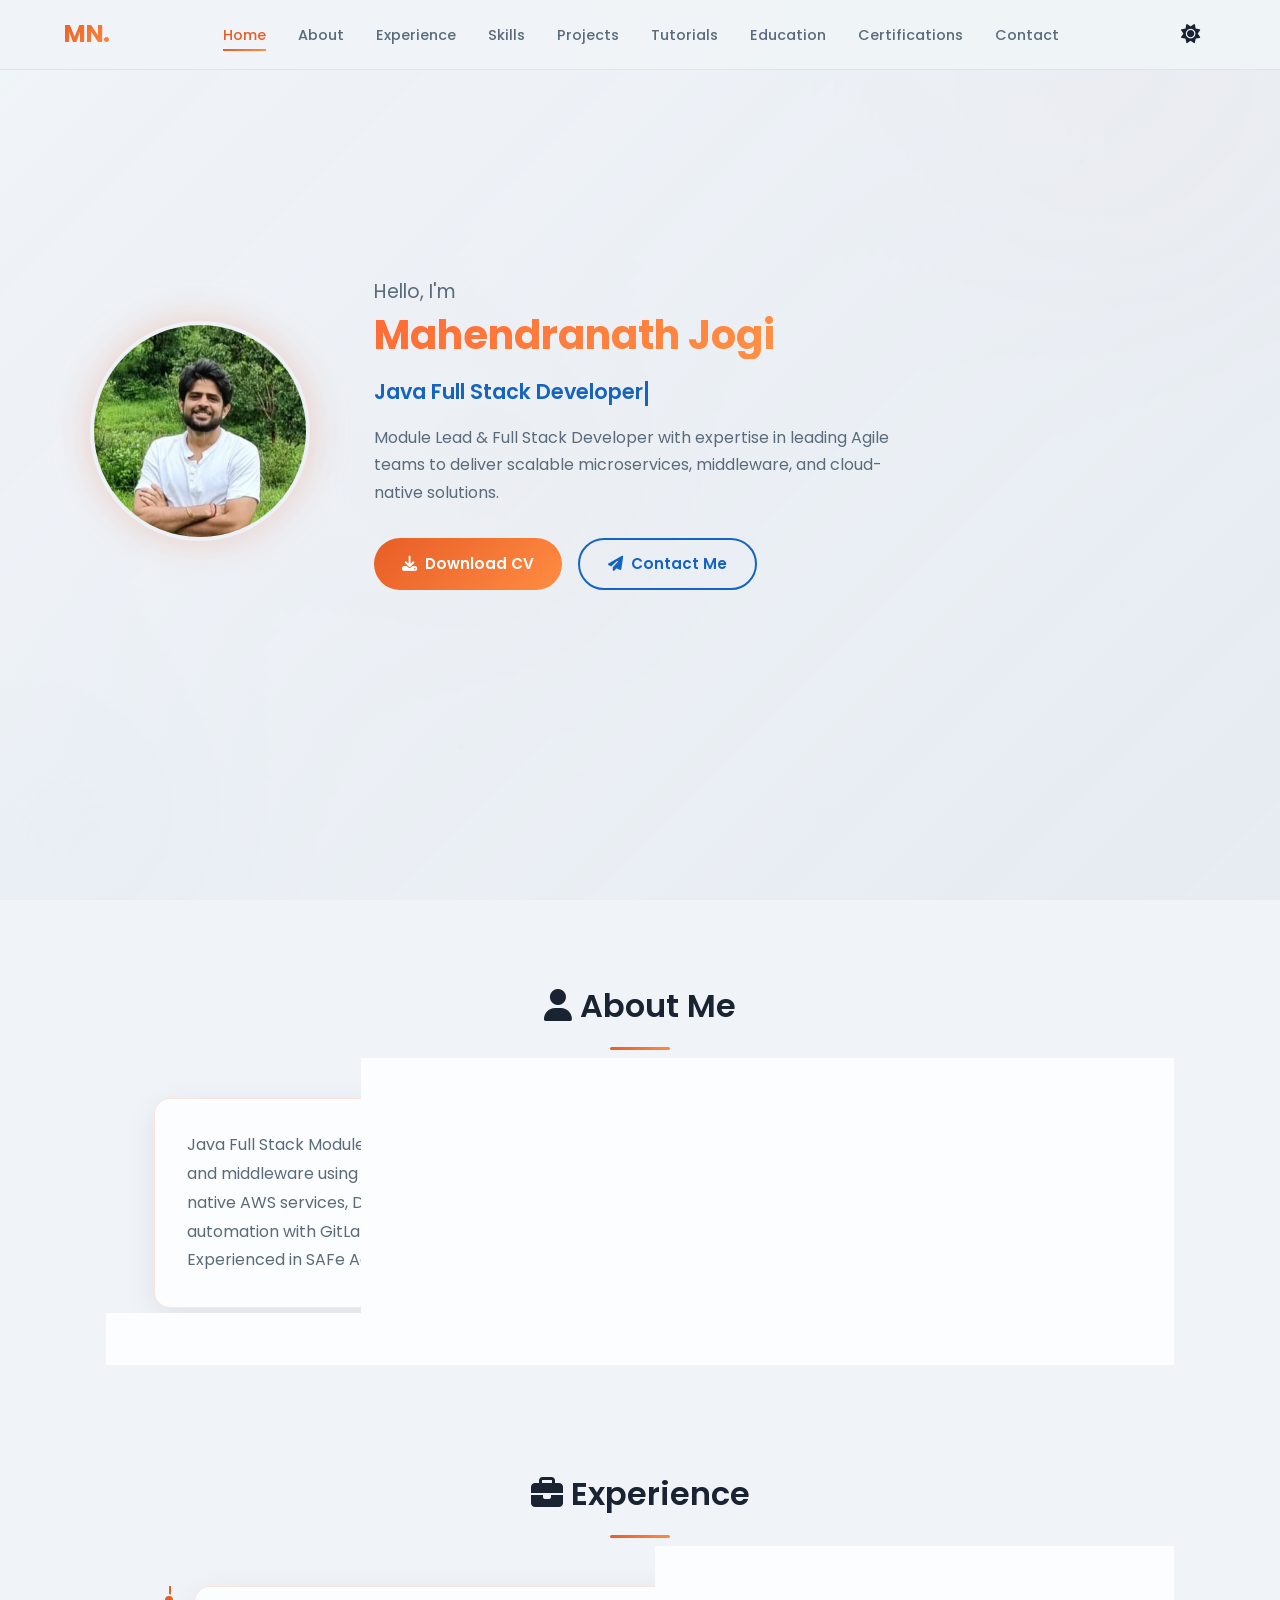
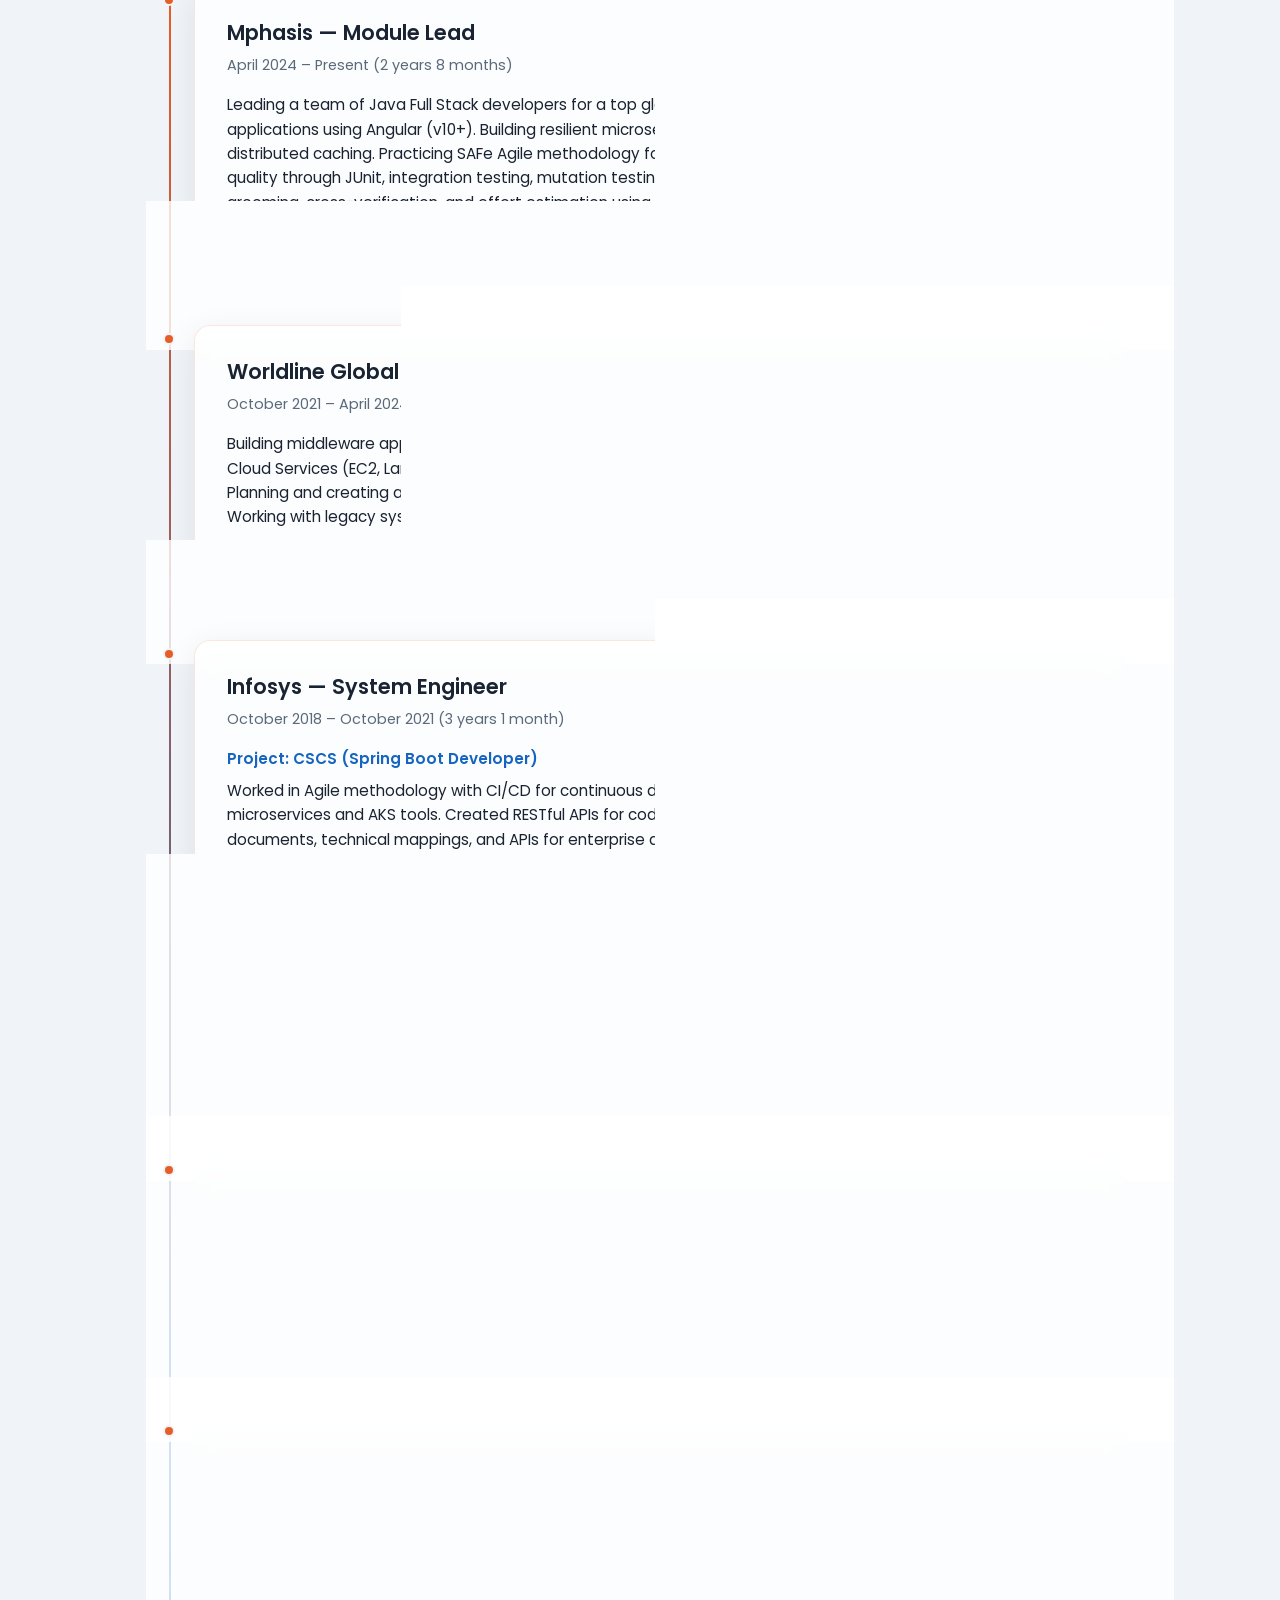
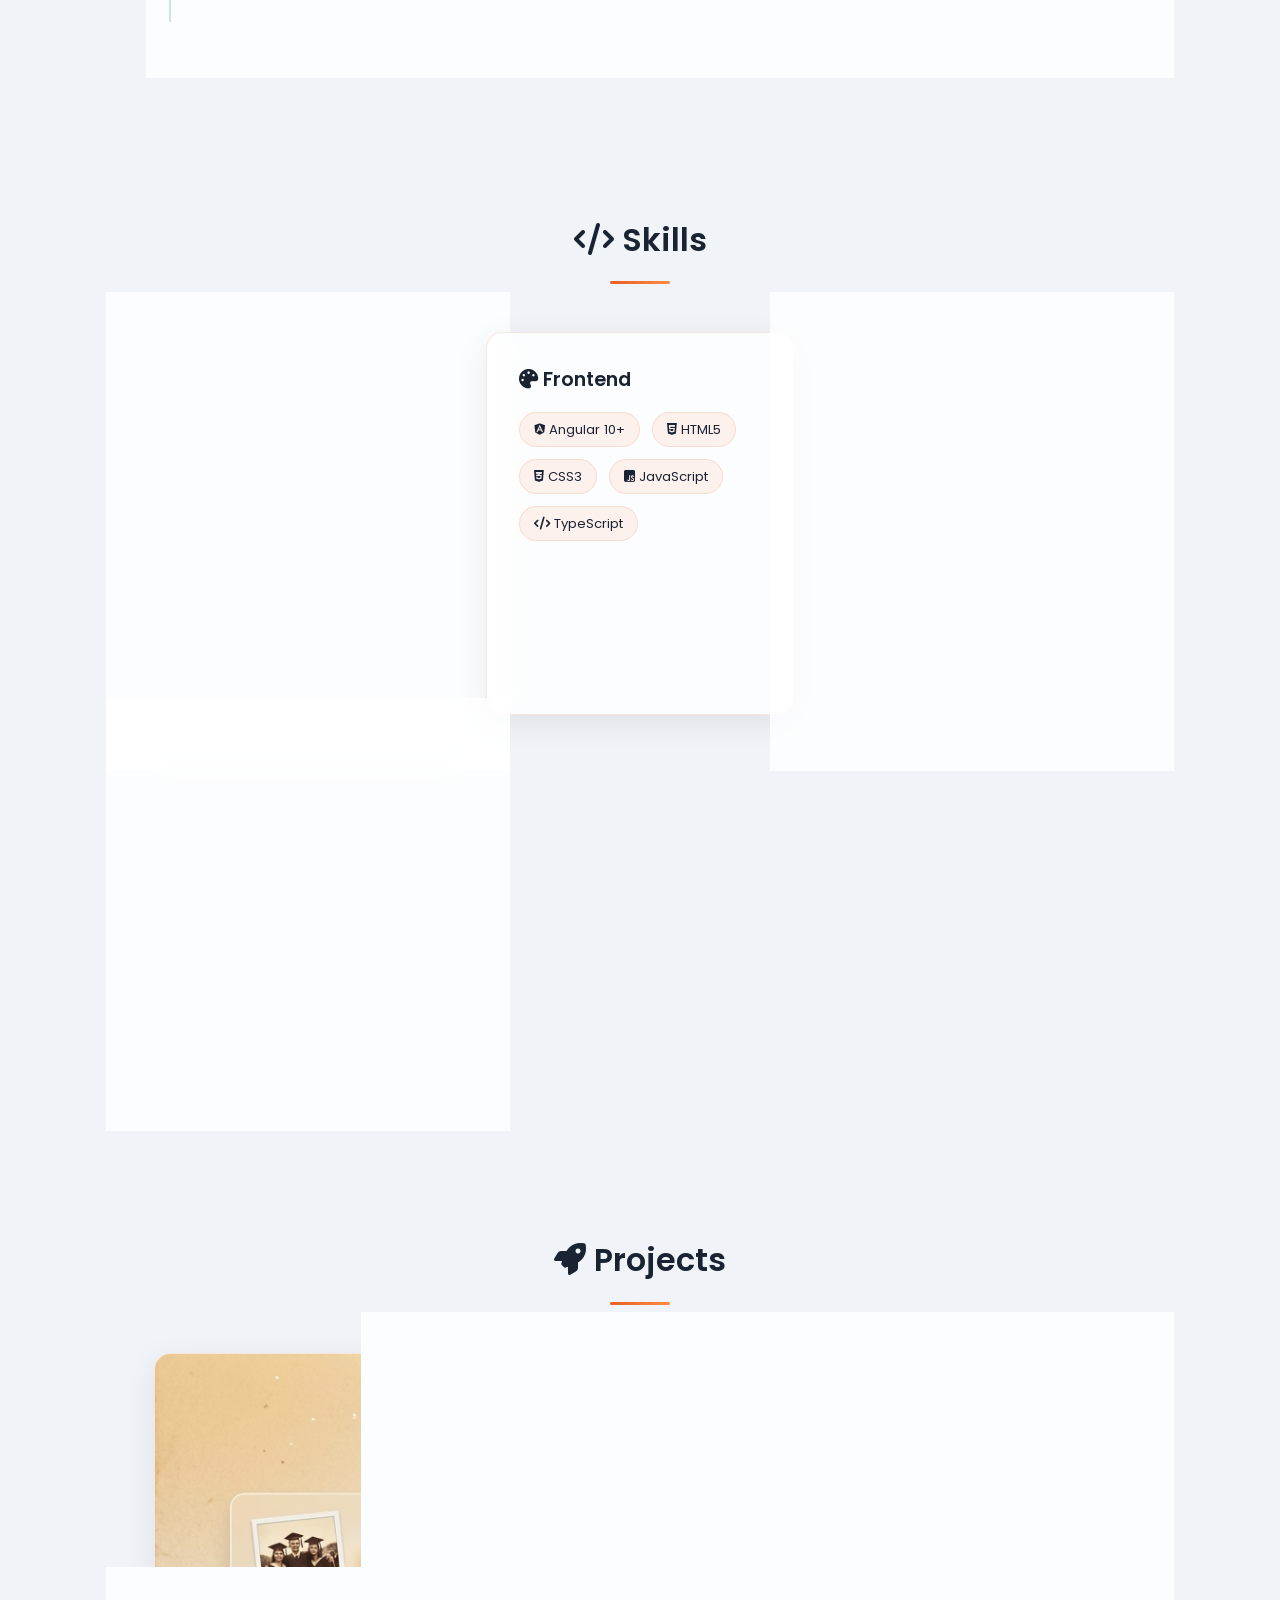
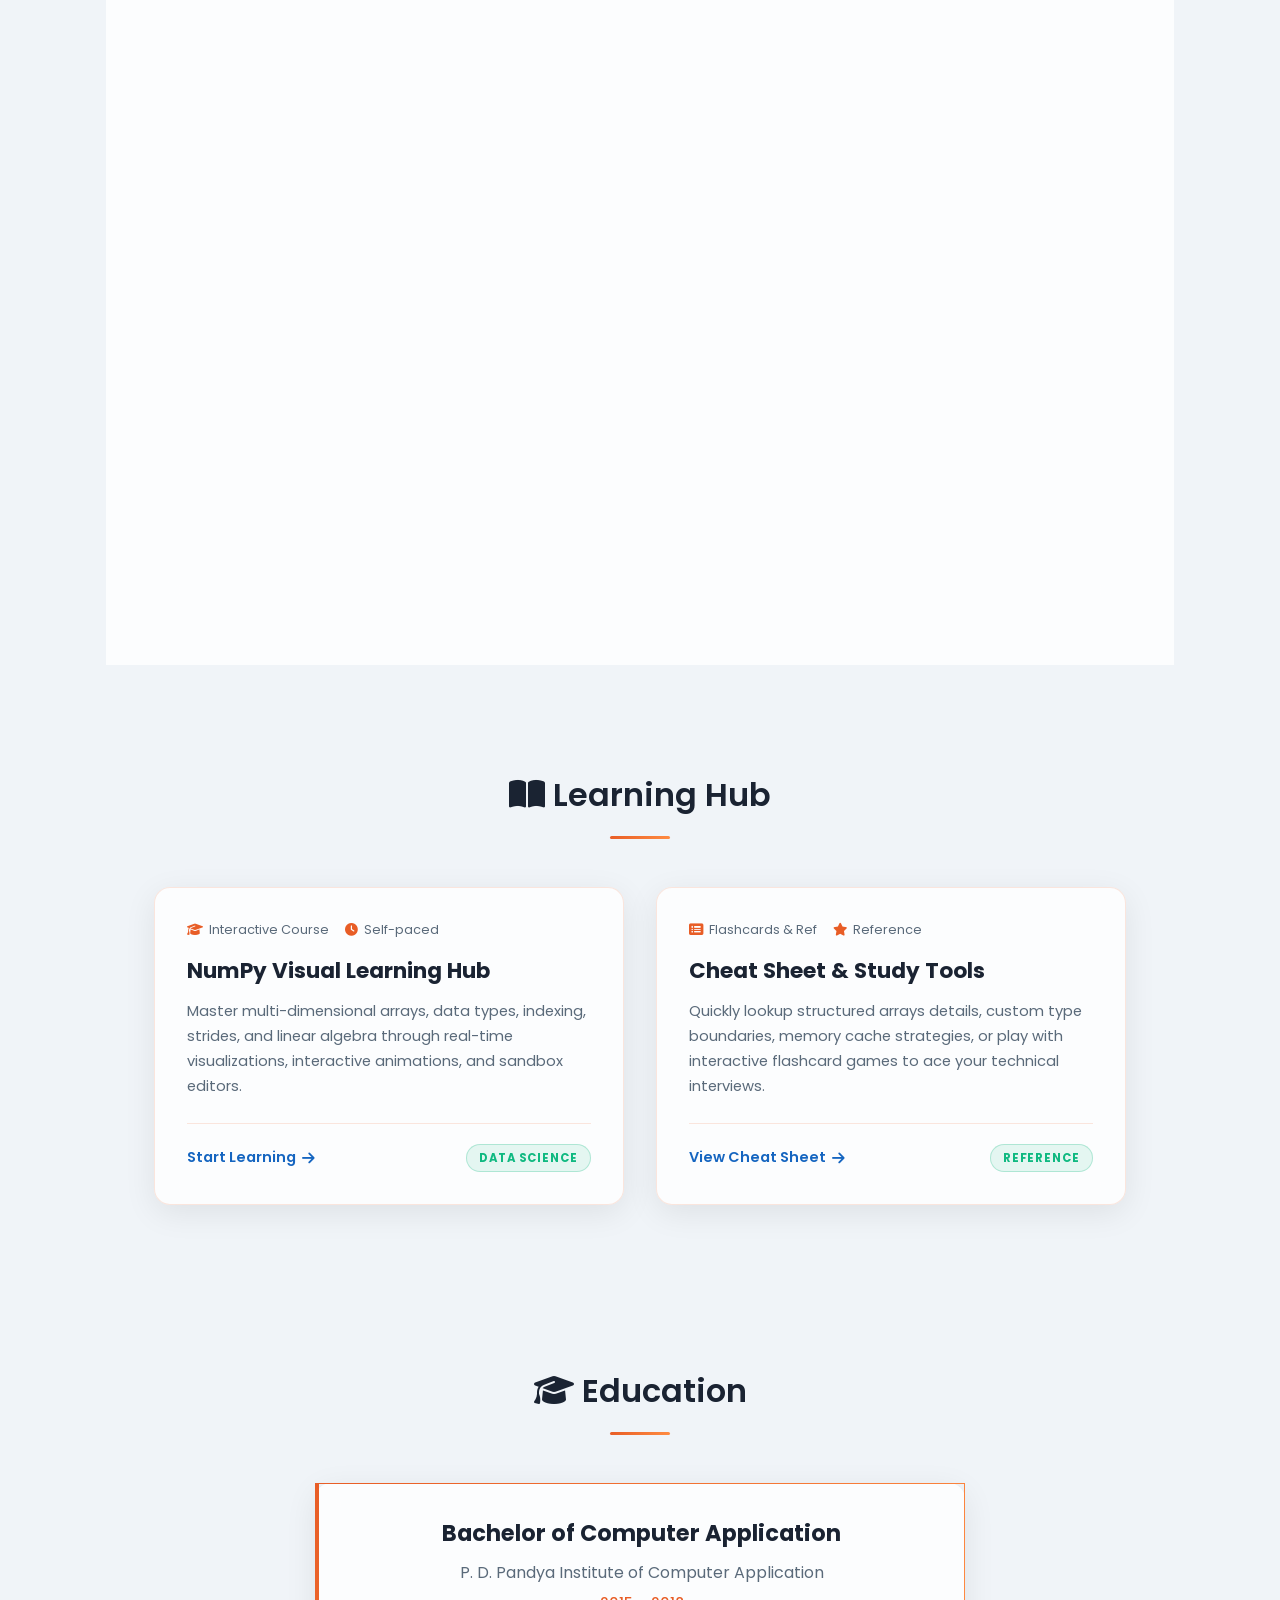
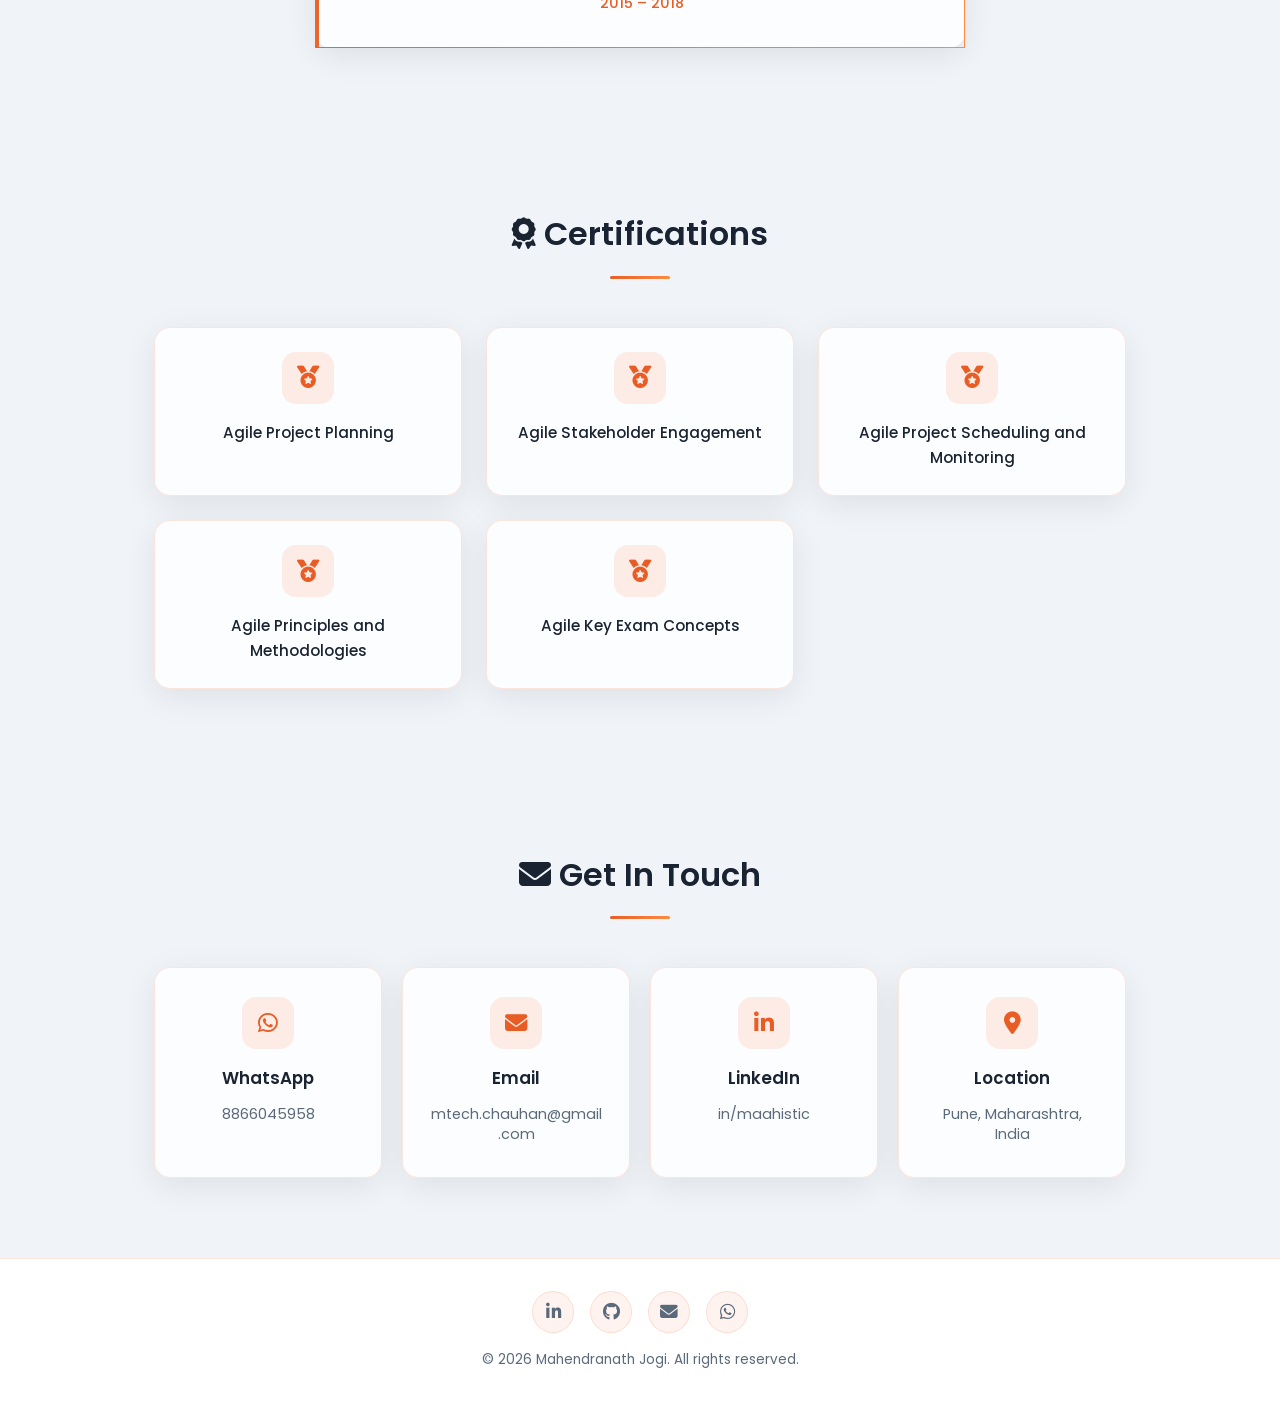
==== commit 250fbaa2: "fix: remove duplicate NumPy Sandbox card from Learning Hub section" ====
--- a/index.html
+++ b/index.html
@@ -392,26 +392,8 @@
       </div>
     </div>
 
-    <!-- Card 2: Interactive Sandbox -->
+    <!-- Card 2: Cheat Sheet & Tools -->
     <div class="tutorial-card glass-card reveal reveal-delay-2">
-      <div class="tutorial-card-body">
-        <div class="tutorial-card-meta">
-          <span><i class="fas fa-cubes"></i> Live Visualizer</span>
-          <span><i class="fas fa-bolt"></i> Sandbox</span>
-        </div>
-        <h3>NumPy Operations Sandbox</h3>
-        <p class="tutorial-card-desc">
-          Test index slicing, reshape dimensions, strides mappings, and transposition operations. Watch the visual matrix grid animate and transform in real time.
-        </p>
-        <div class="tutorial-card-footer">
-          <a href="tutorials/numpy/index.html?mode=playground" class="tutorial-read-link">Launch Sandbox <i class="fas fa-arrow-right"></i></a>
-          <span class="tutorial-category category-devops">Interactive</span>
-        </div>
-      </div>
-    </div>
-
-    <!-- Card 3: Cheat Sheet & Tools -->
-    <div class="tutorial-card glass-card reveal reveal-delay-3">
       <div class="tutorial-card-body">
         <div class="tutorial-card-meta">
           <span><i class="fas fa-list-alt"></i> Flashcards &amp; Ref</span>
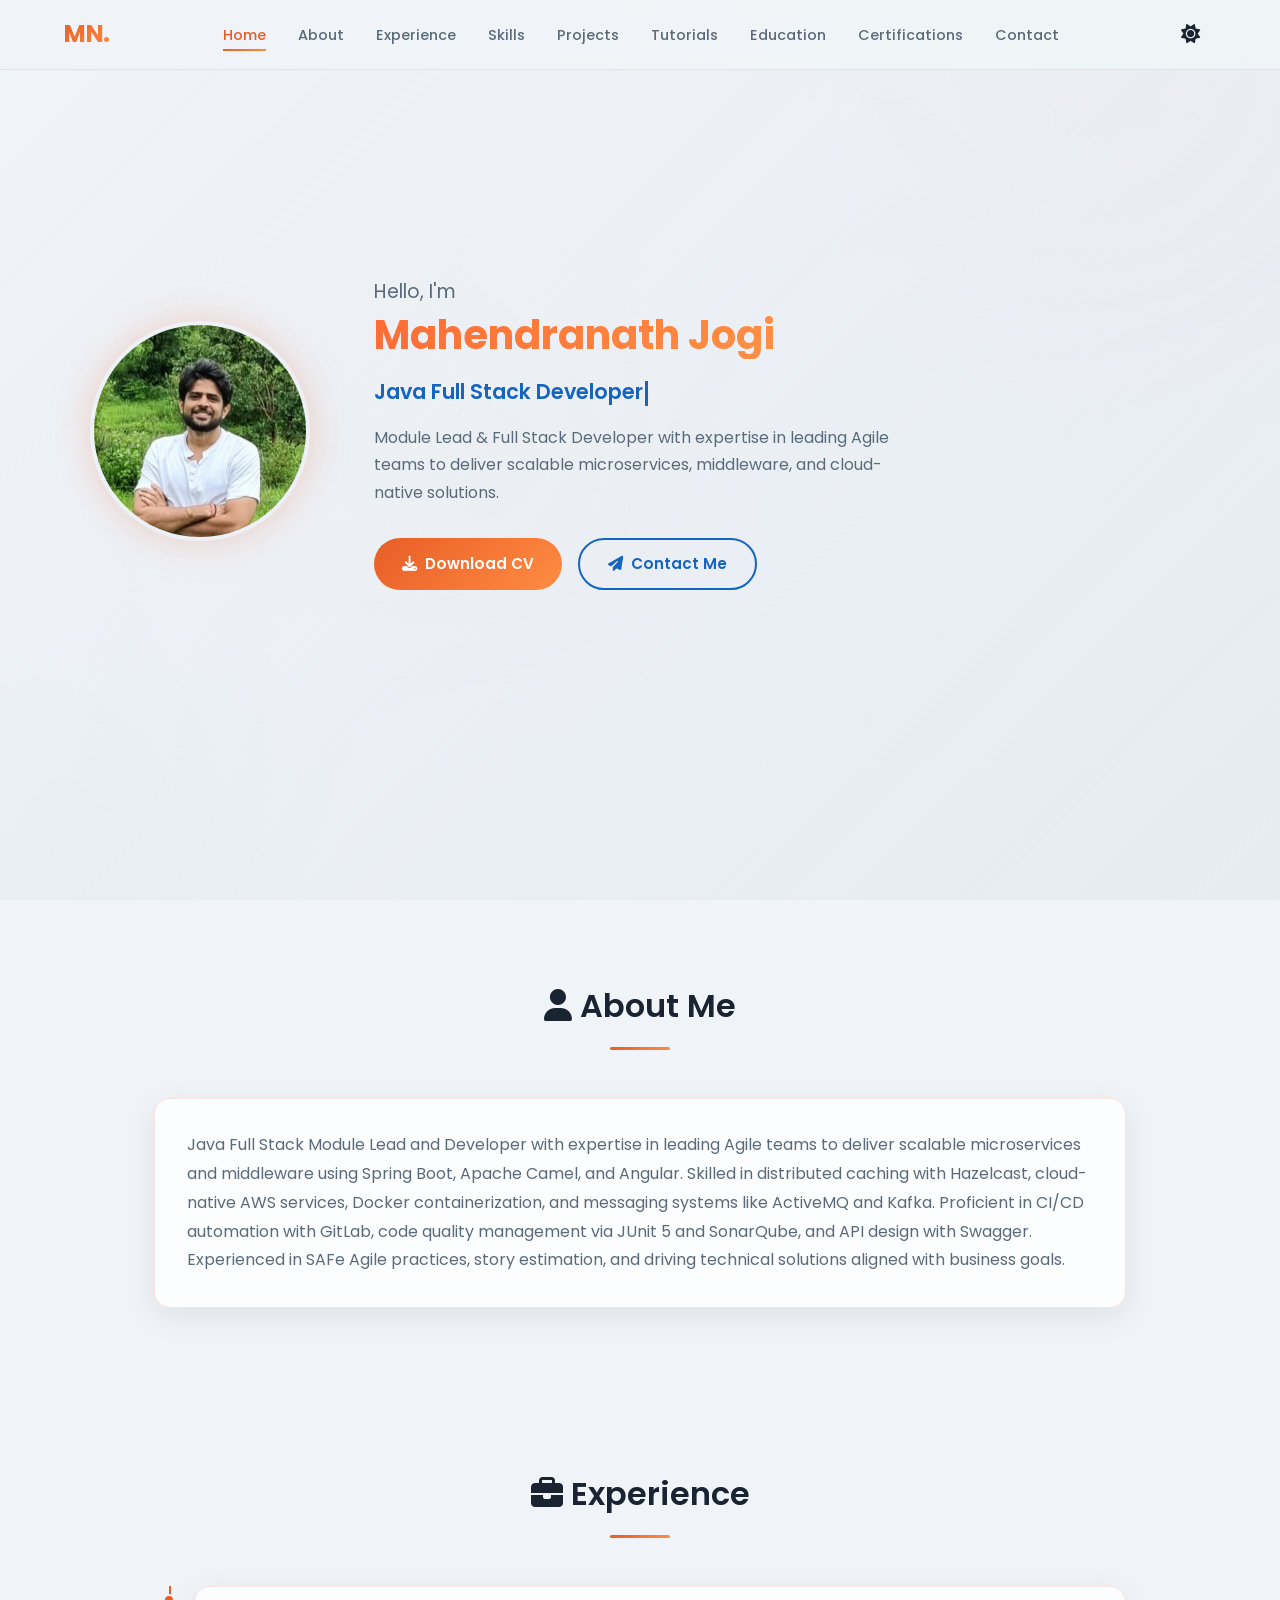
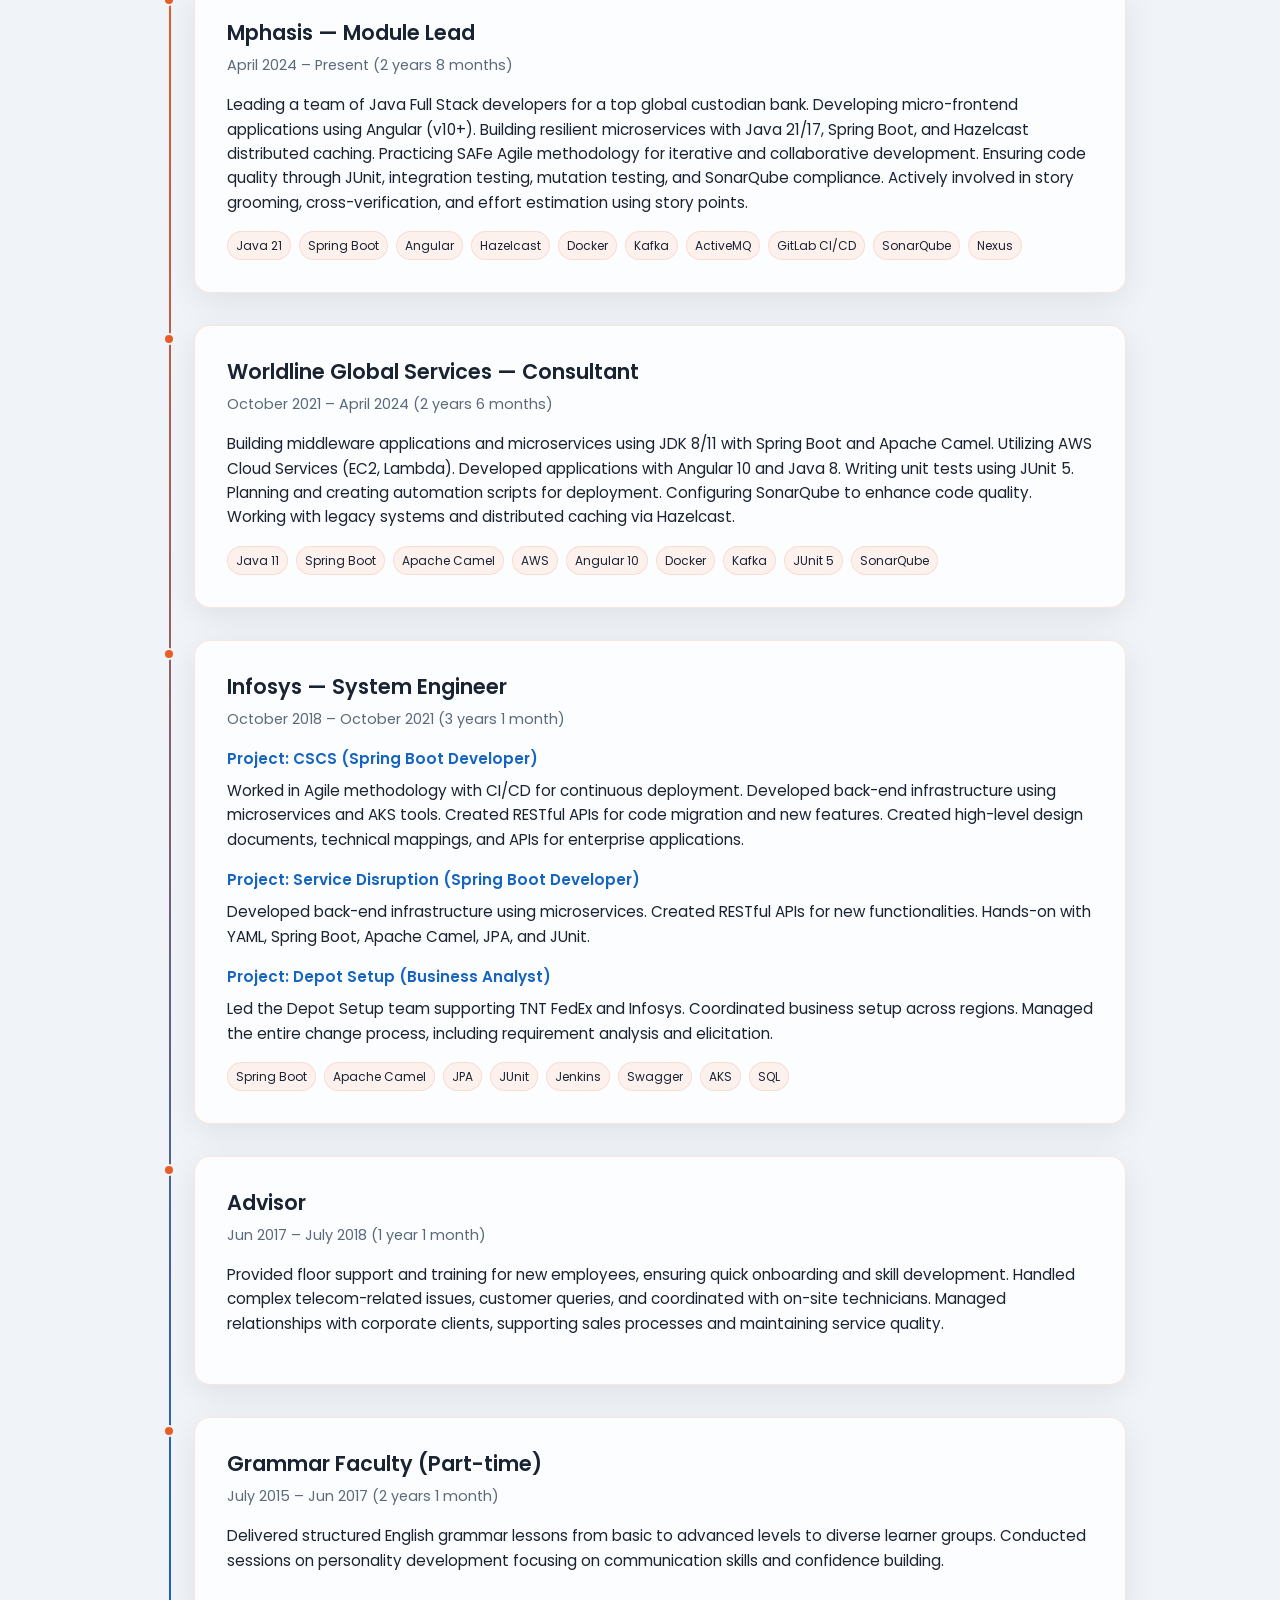
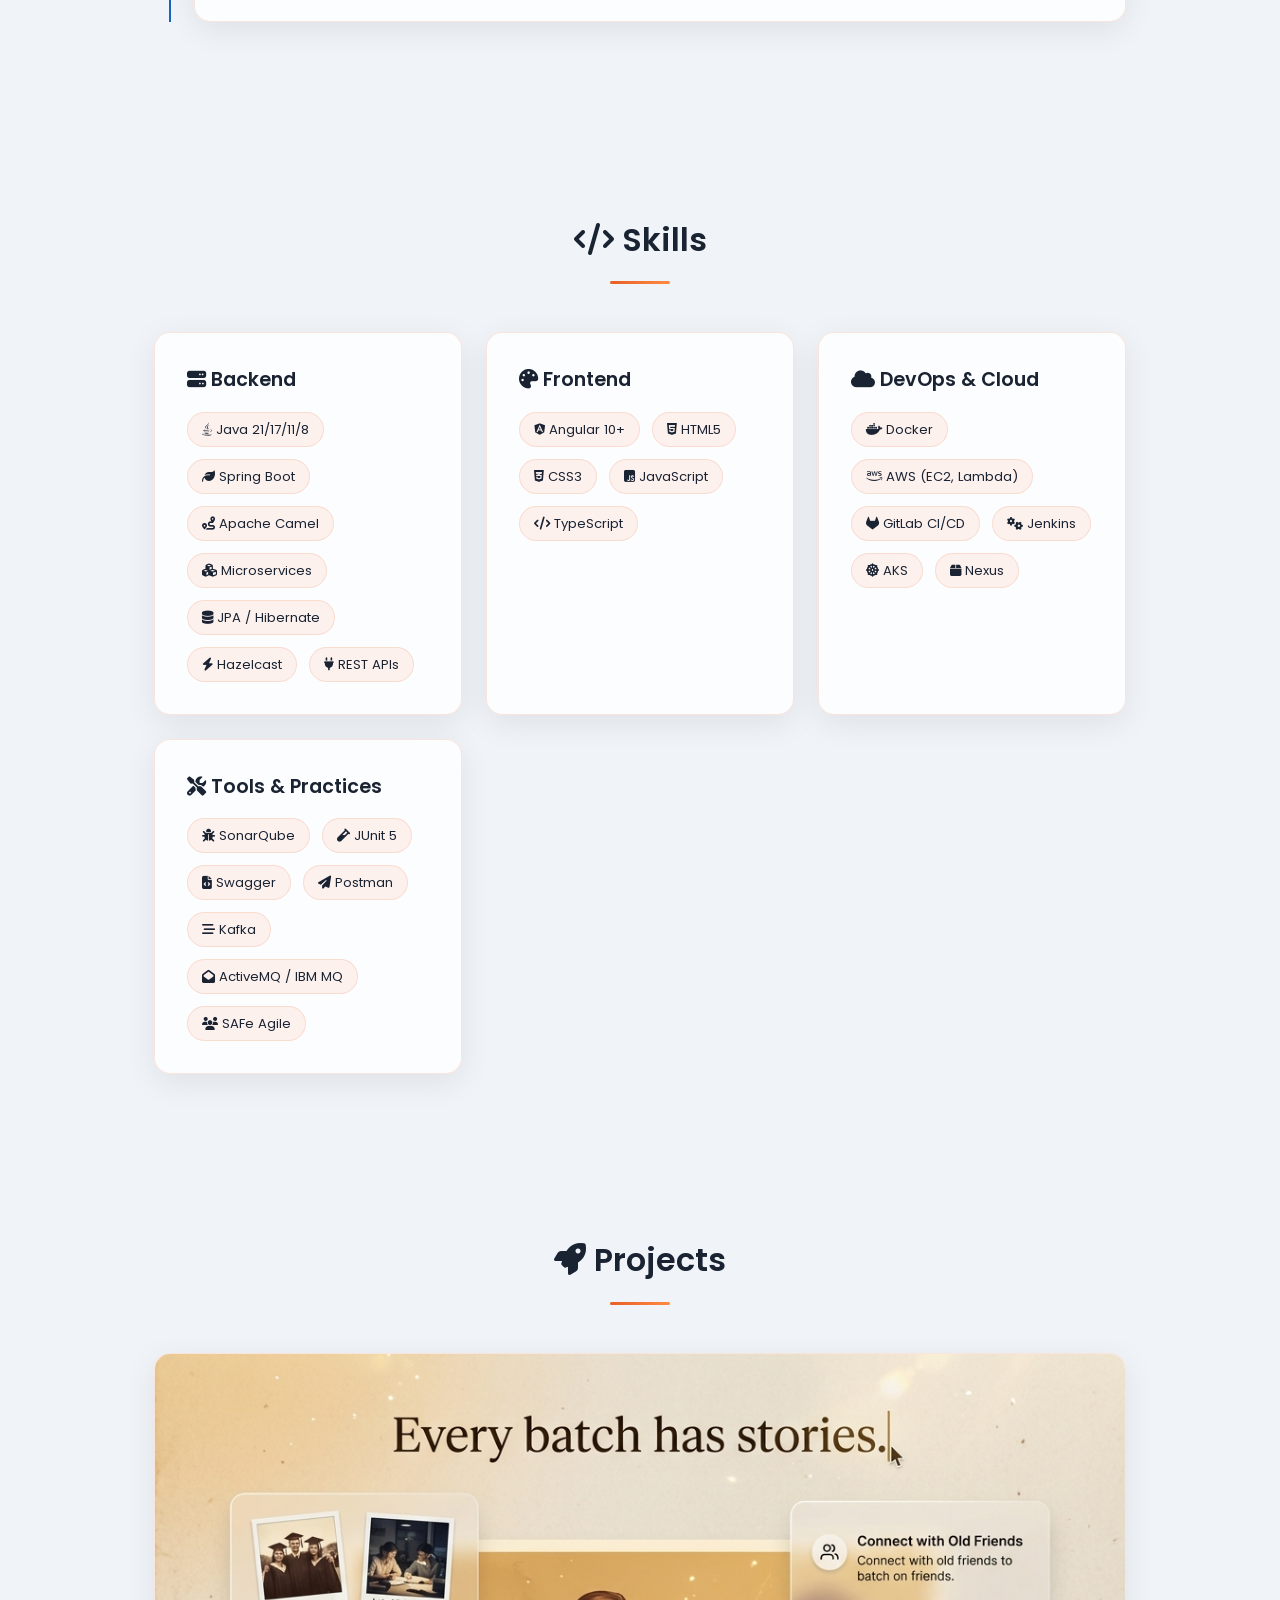
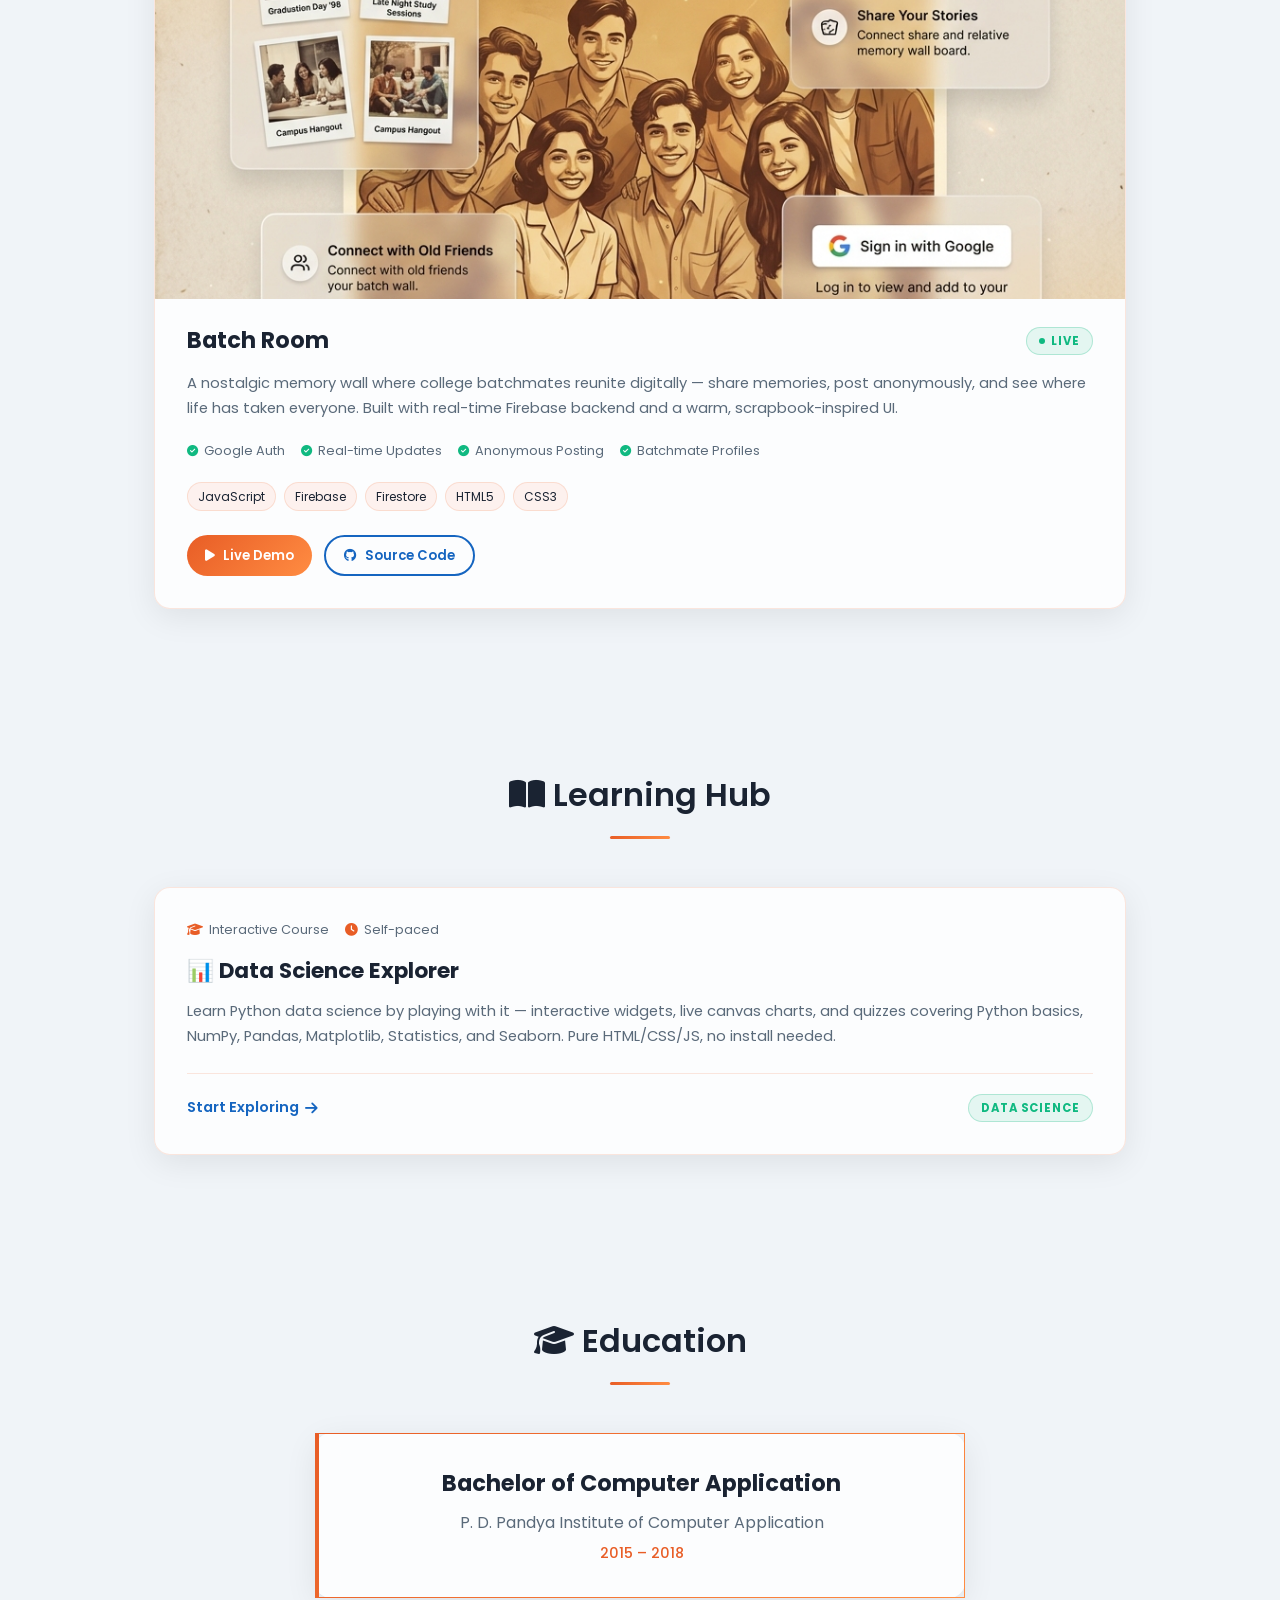
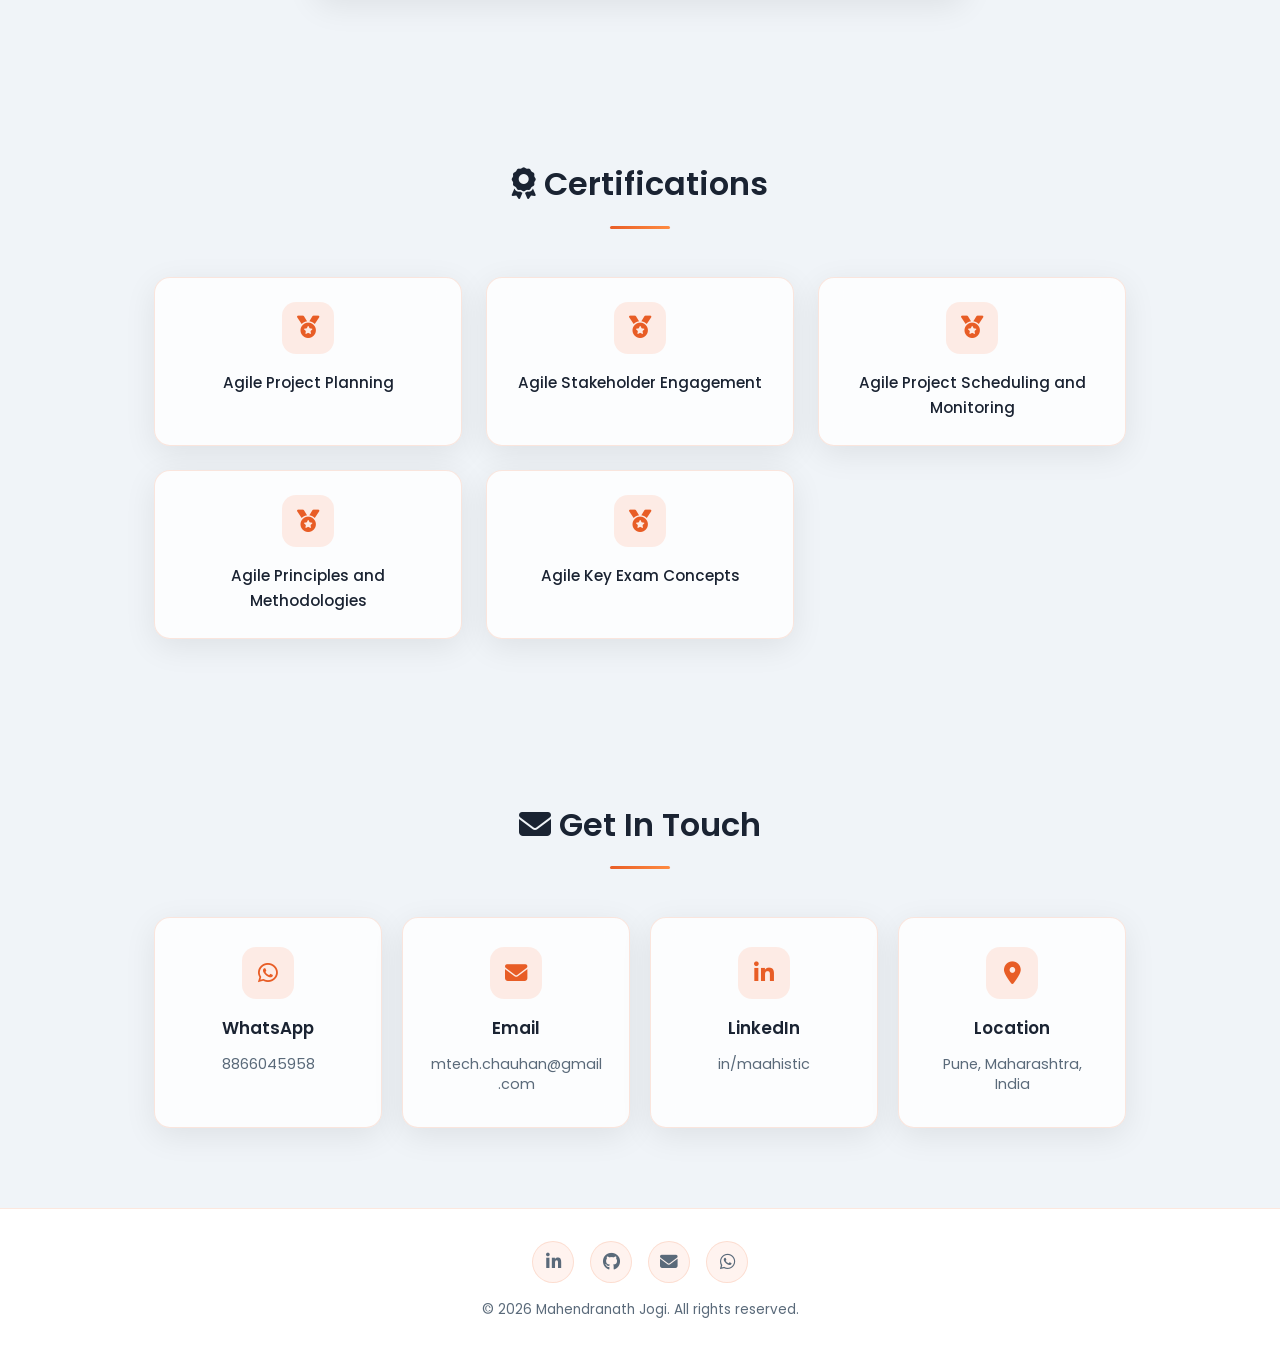
==== commit 594a8c63: "feat: add Data Science Explorer interactive course" ====
--- a/index.html
+++ b/index.html
@@ -374,38 +374,20 @@
     <div class="underline"></div>
   </div>
   <div class="tutorials-grid">
-    <!-- Card 1: NumPy Visual Course -->
+    <!-- Card: Data Science Explorer -->
     <div class="tutorial-card glass-card reveal reveal-delay-1">
       <div class="tutorial-card-body">
         <div class="tutorial-card-meta">
           <span><i class="fas fa-graduation-cap"></i> Interactive Course</span>
           <span><i class="fas fa-clock"></i> Self-paced</span>
         </div>
-        <h3>NumPy Visual Learning Hub</h3>
+        <h3>📊 Data Science Explorer</h3>
         <p class="tutorial-card-desc">
-          Master multi-dimensional arrays, data types, indexing, strides, and linear algebra through real-time visualizations, interactive animations, and sandbox editors.
+          Learn Python data science by playing with it — interactive widgets, live canvas charts, and quizzes covering Python basics, NumPy, Pandas, Matplotlib, Statistics, and Seaborn. Pure HTML/CSS/JS, no install needed.
         </p>
         <div class="tutorial-card-footer">
-          <a href="tutorials/numpy/index.html" class="tutorial-read-link">Start Learning <i class="fas fa-arrow-right"></i></a>
+          <a href="tutorials/datascience/index.html" class="tutorial-read-link">Start Exploring <i class="fas fa-arrow-right"></i></a>
           <span class="tutorial-category category-backend">Data Science</span>
-        </div>
-      </div>
-    </div>
-
-    <!-- Card 2: Cheat Sheet & Tools -->
-    <div class="tutorial-card glass-card reveal reveal-delay-2">
-      <div class="tutorial-card-body">
-        <div class="tutorial-card-meta">
-          <span><i class="fas fa-list-alt"></i> Flashcards &amp; Ref</span>
-          <span><i class="fas fa-star"></i> Reference</span>
-        </div>
-        <h3>Cheat Sheet &amp; Study Tools</h3>
-        <p class="tutorial-card-desc">
-          Quickly lookup structured arrays details, custom type boundaries, memory cache strategies, or play with interactive flashcard games to ace your technical interviews.
-        </p>
-        <div class="tutorial-card-footer">
-          <a href="tutorials/numpy/index.html?mode=cheatsheet" class="tutorial-read-link">View Cheat Sheet <i class="fas fa-arrow-right"></i></a>
-          <span class="tutorial-category category-backend">Reference</span>
         </div>
       </div>
     </div>
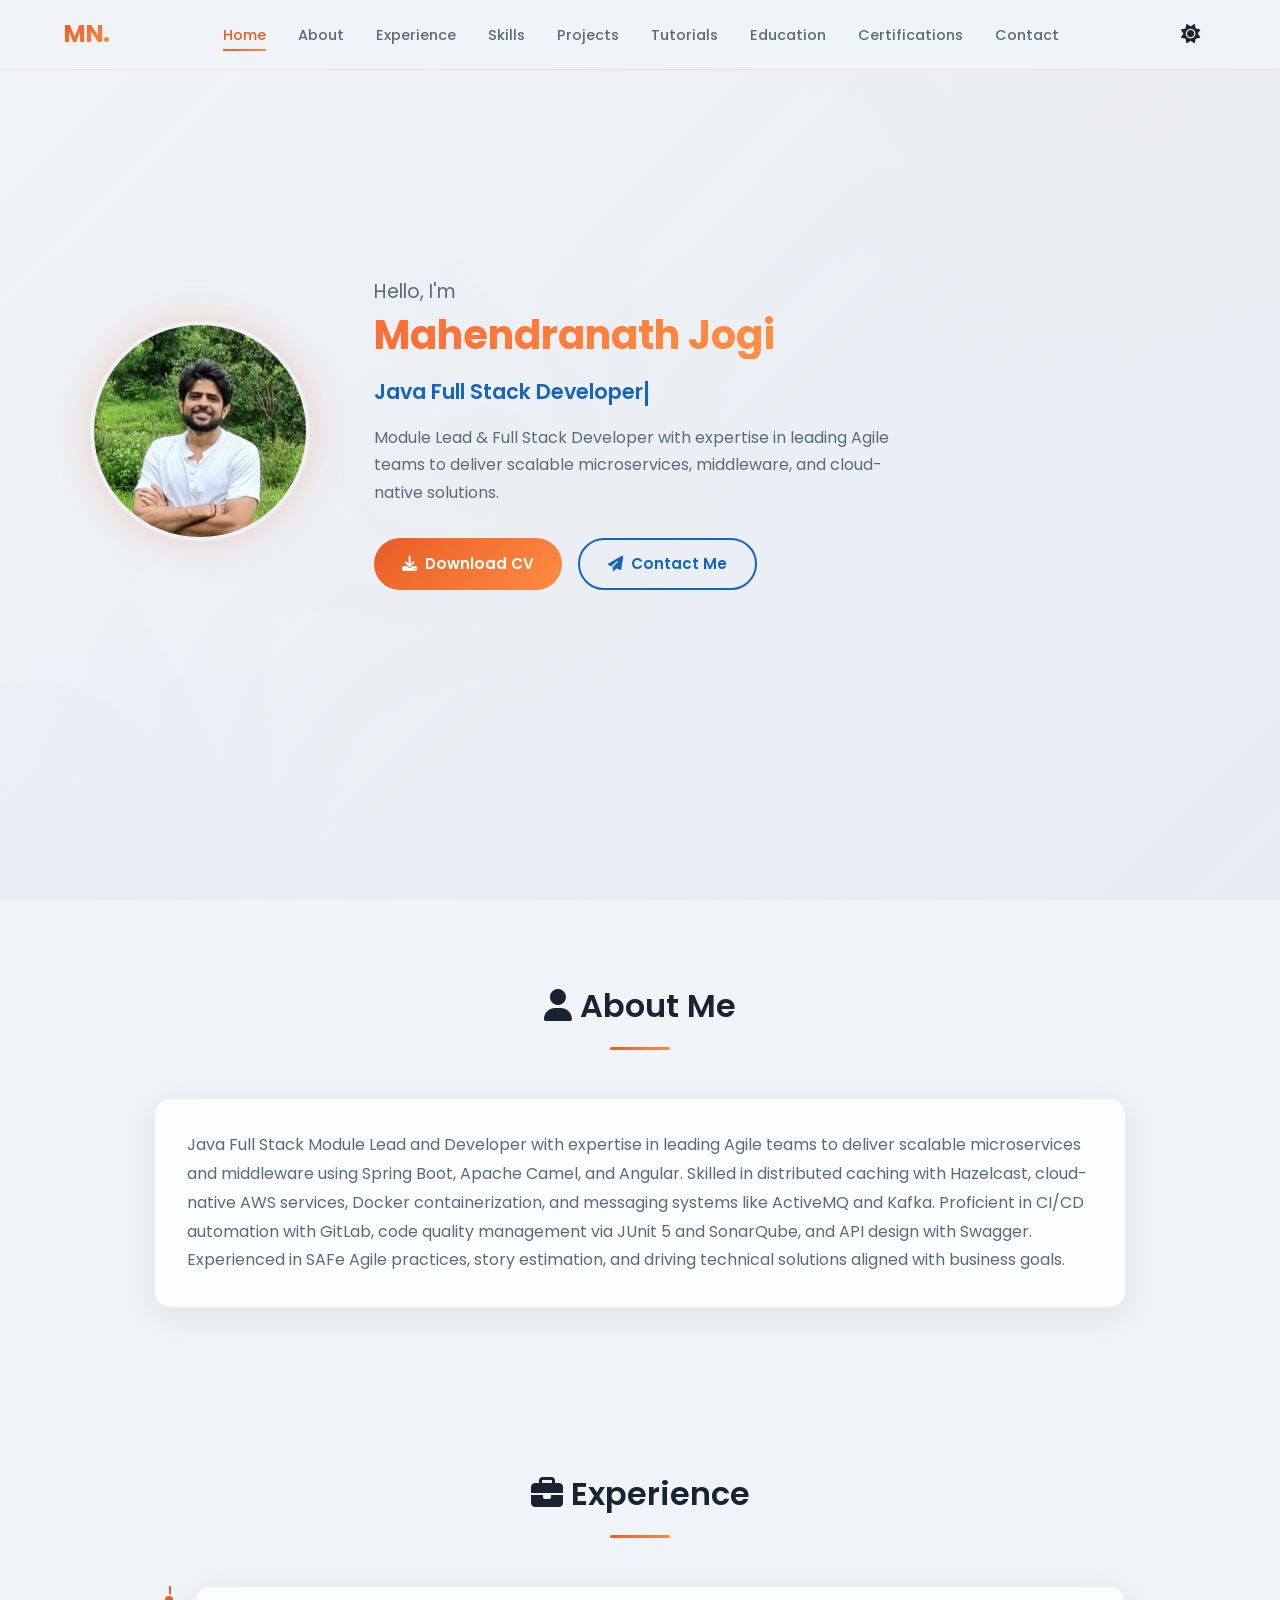
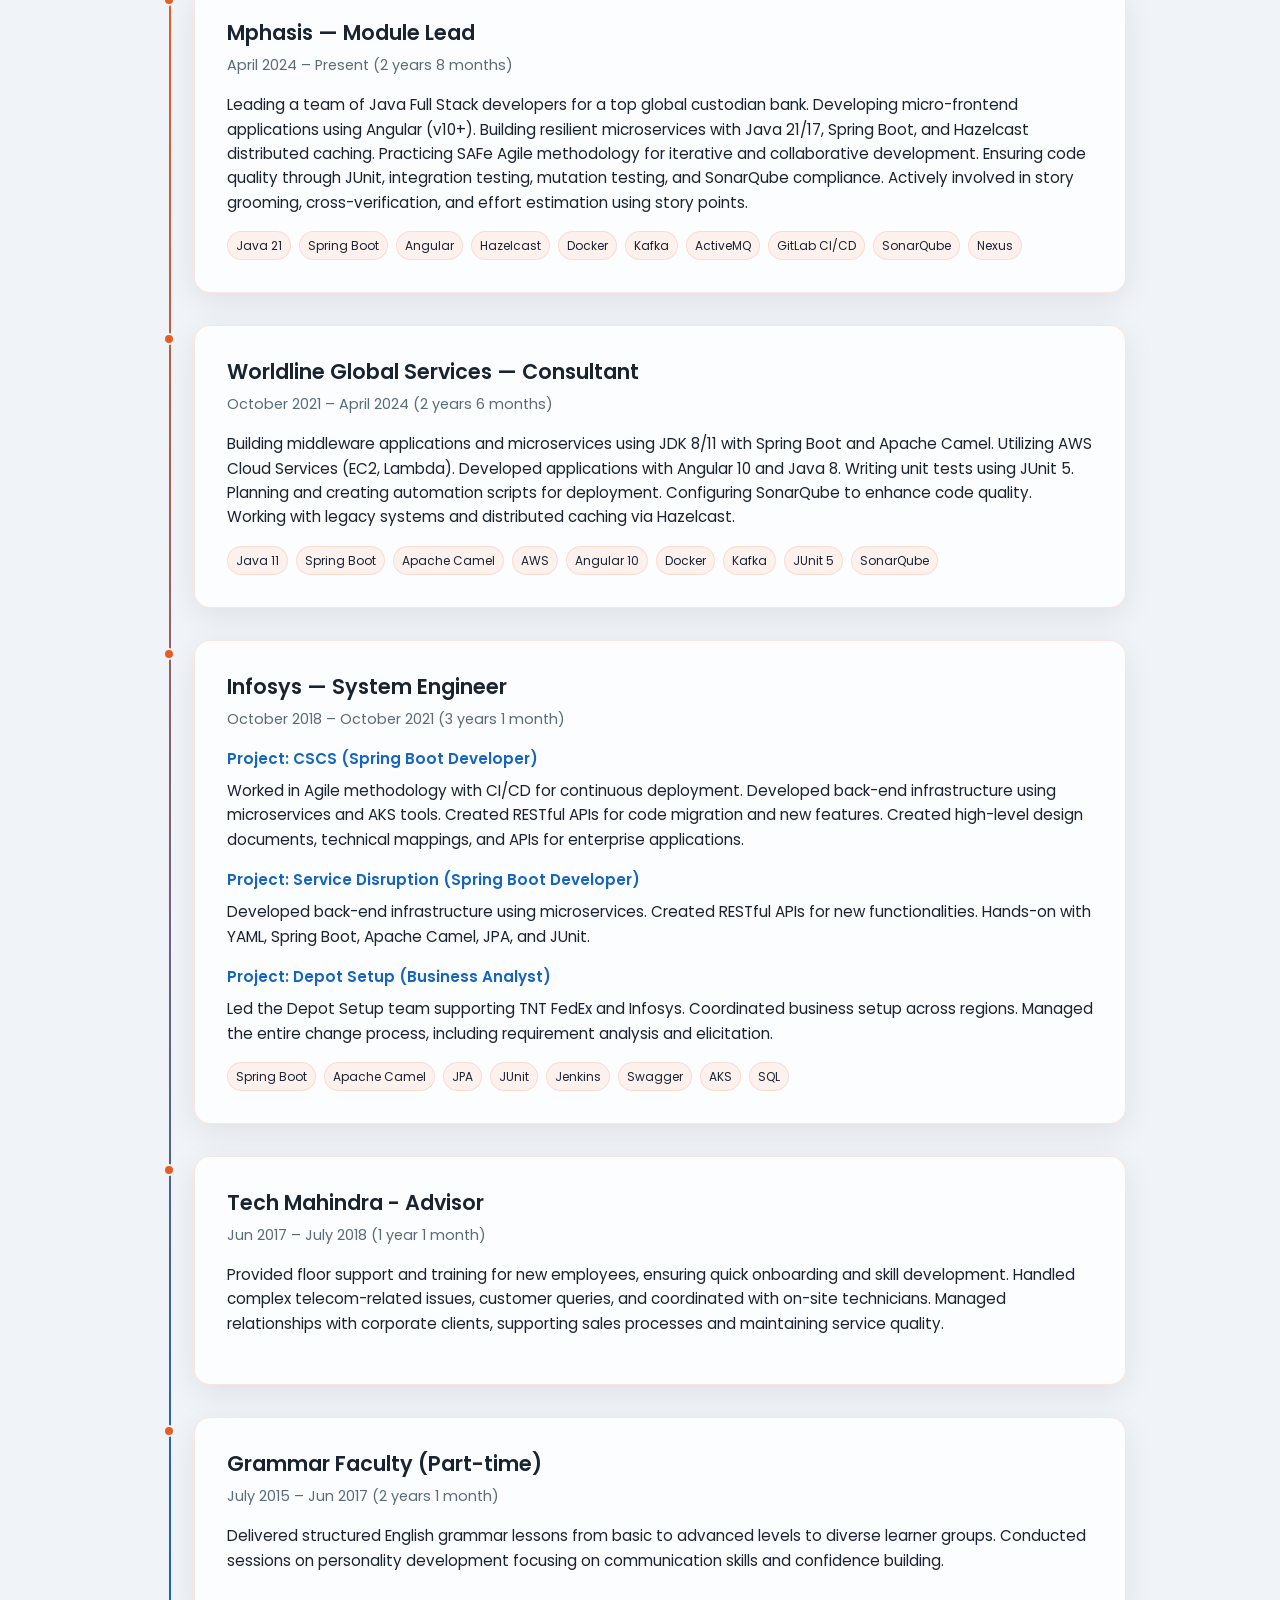
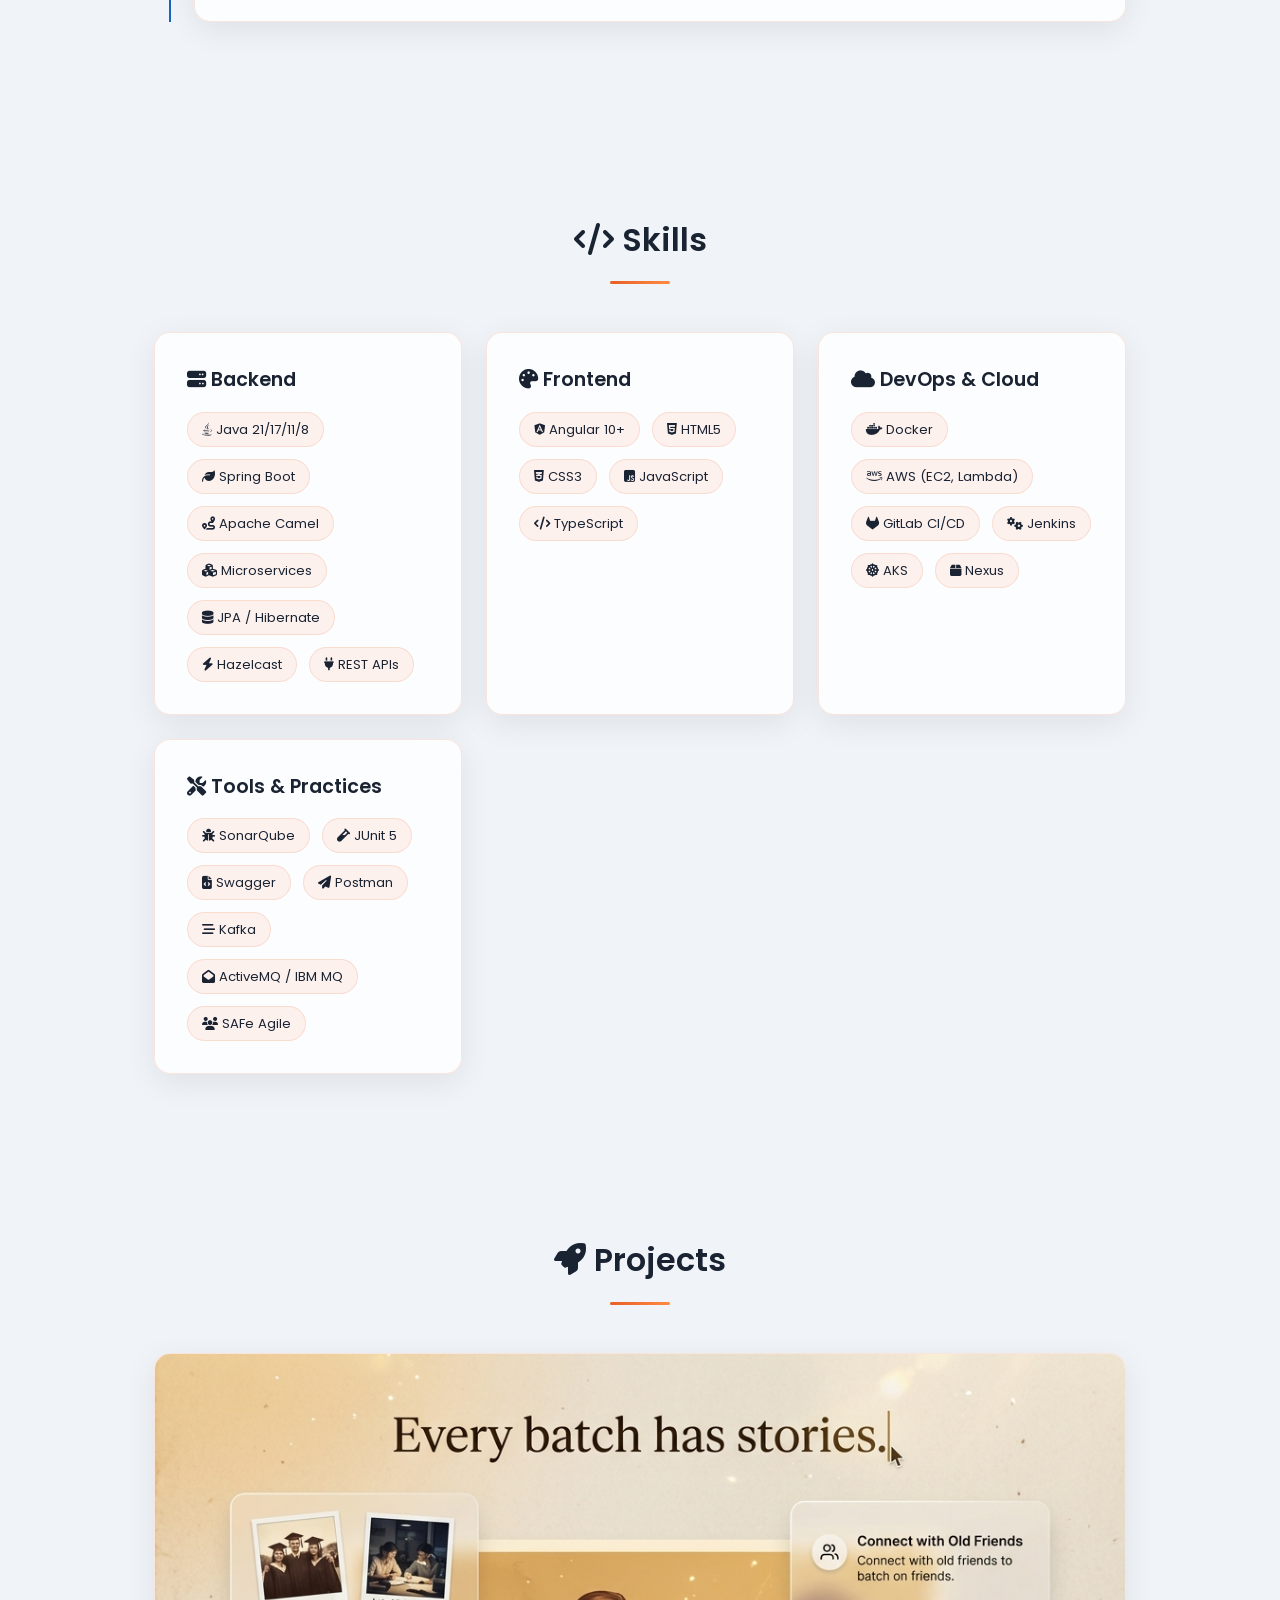
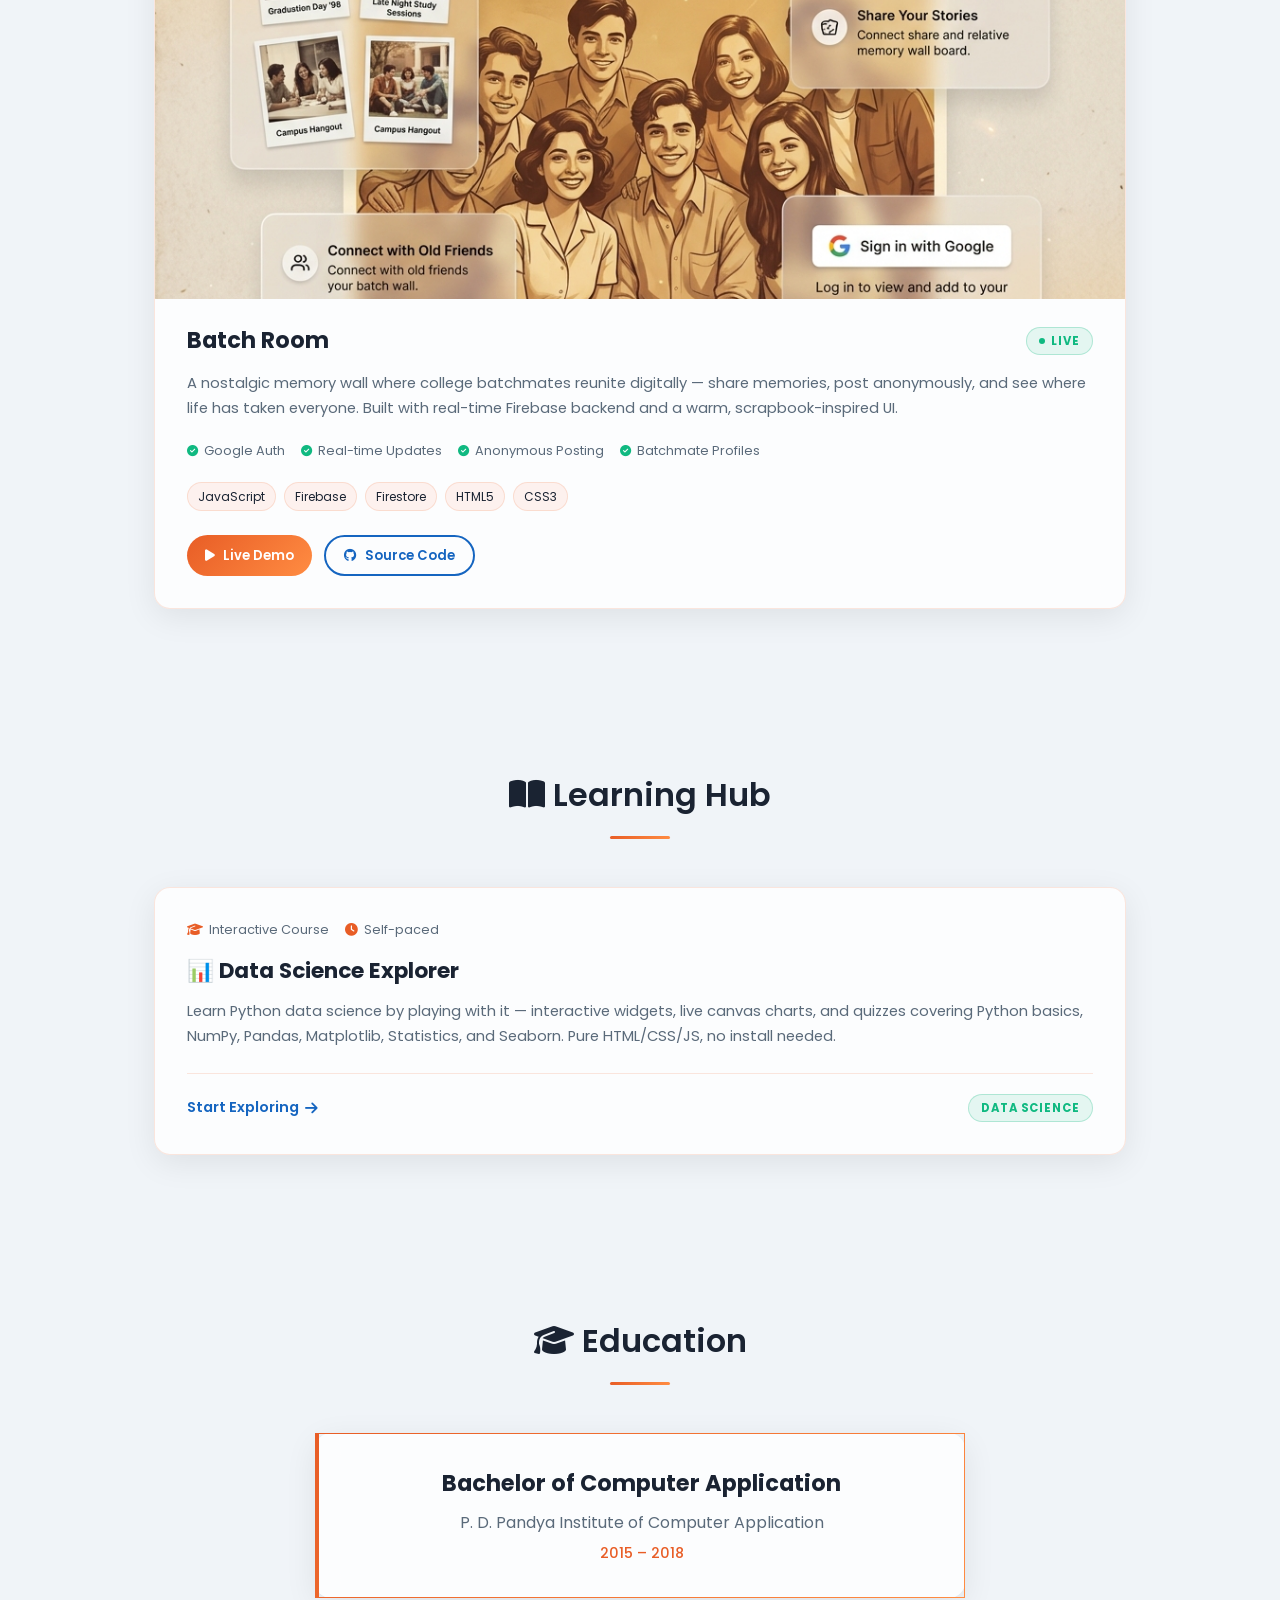
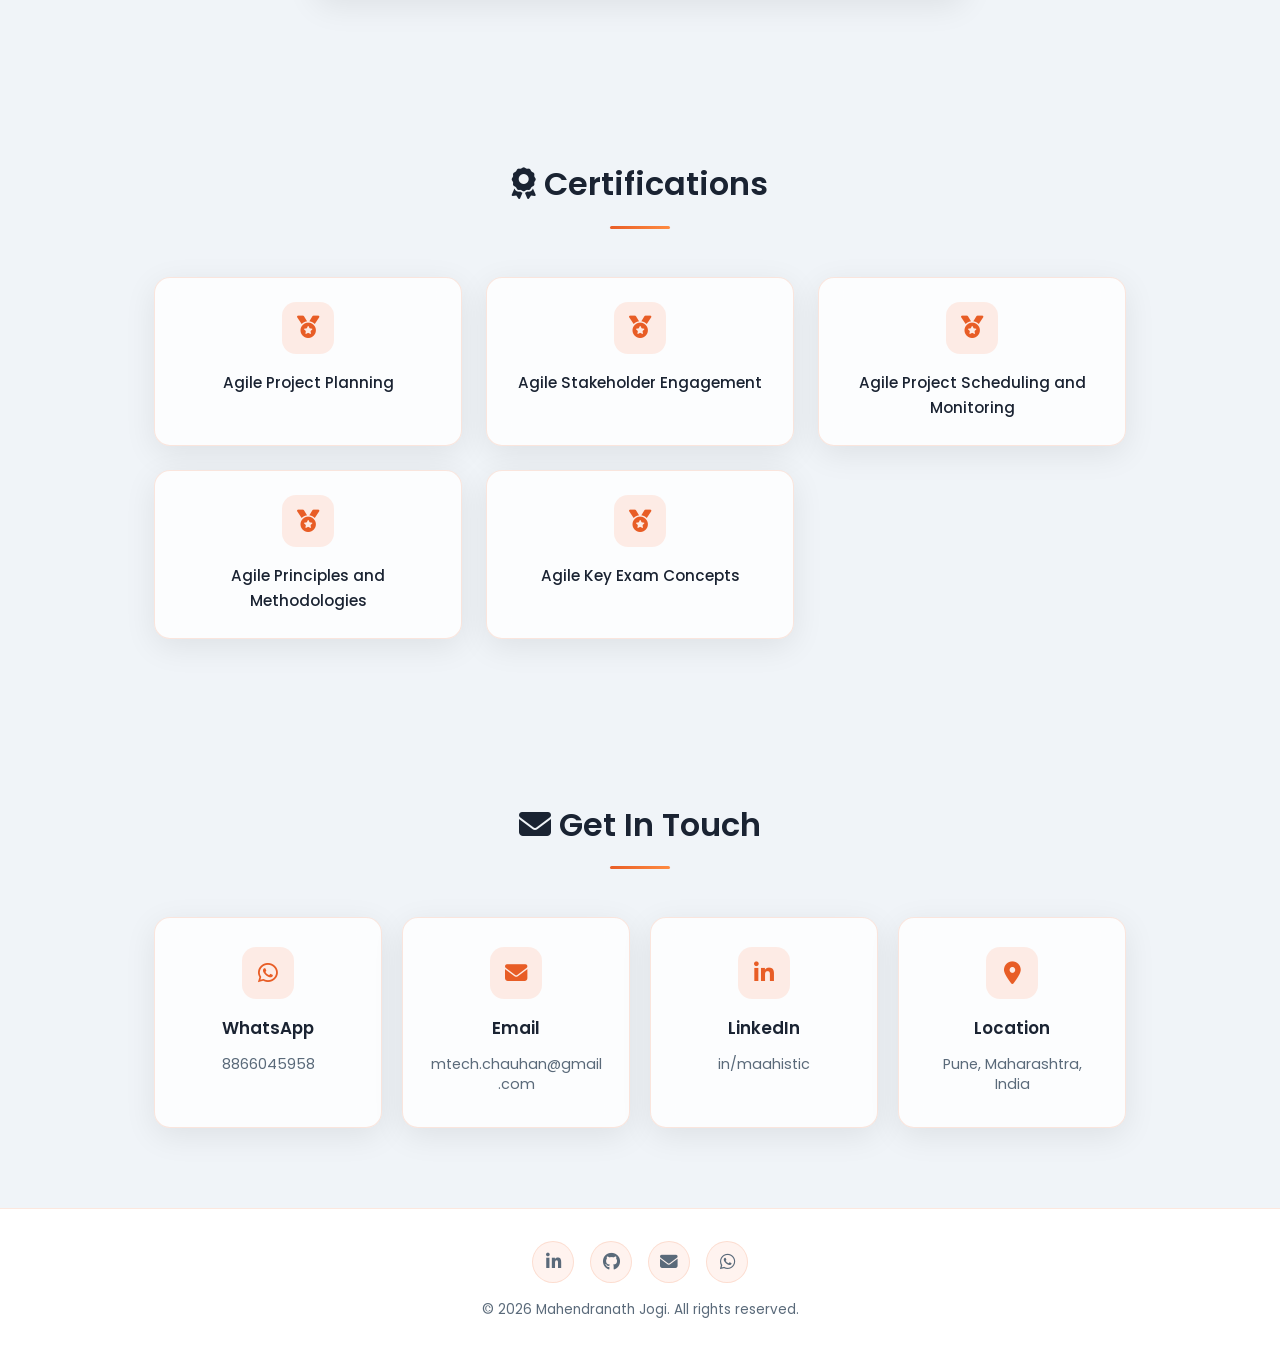
==== commit 9153a3b2: "Update index.html tech m details updated" ====
--- a/index.html
+++ b/index.html
@@ -232,7 +232,7 @@
     <!-- Advisor -->
     <div class="timeline-item reveal">
       <div class="glass-card">
-        <h3>Advisor</h3>
+        <h3>Tech Mahindra - Advisor</h3>
         <span class="date">Jun 2017 – July 2018 (1 year 1 month)</span>
         <p>
           Provided floor support and training for new employees, ensuring quick onboarding and skill development.
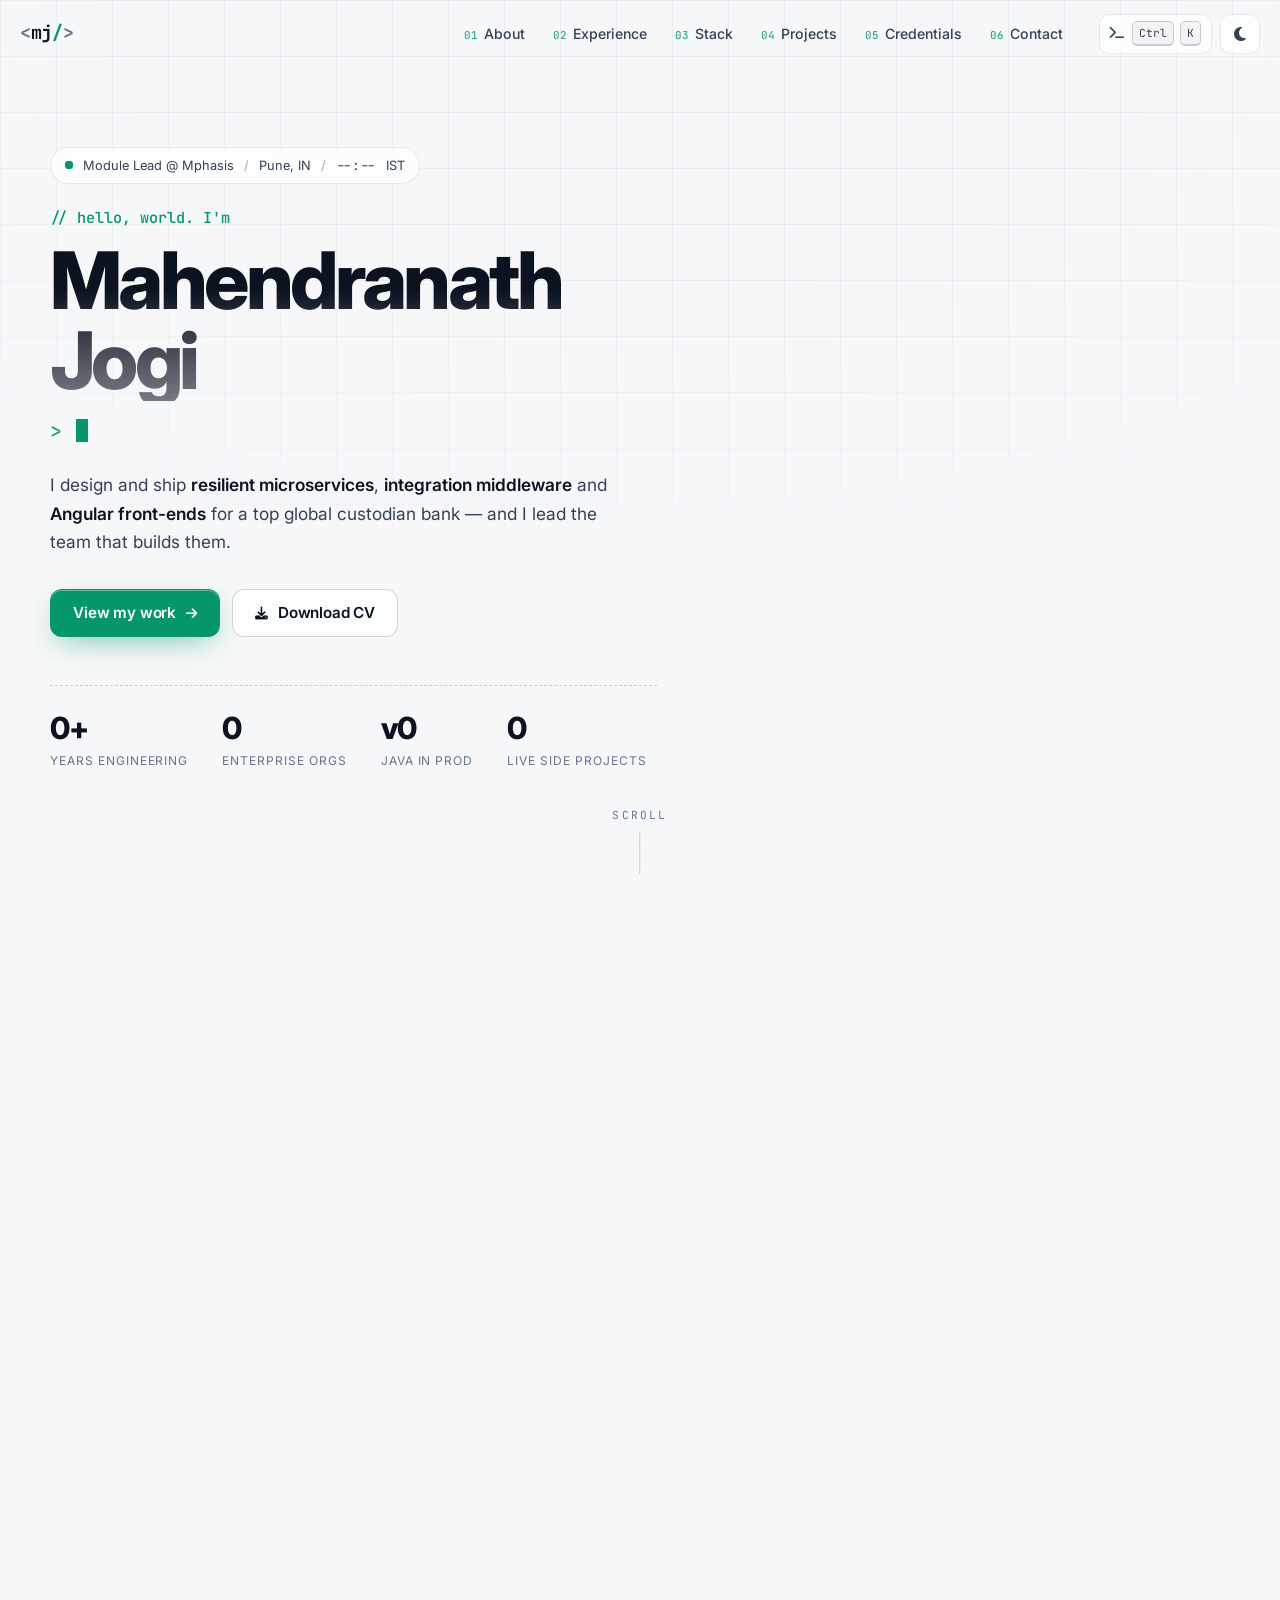
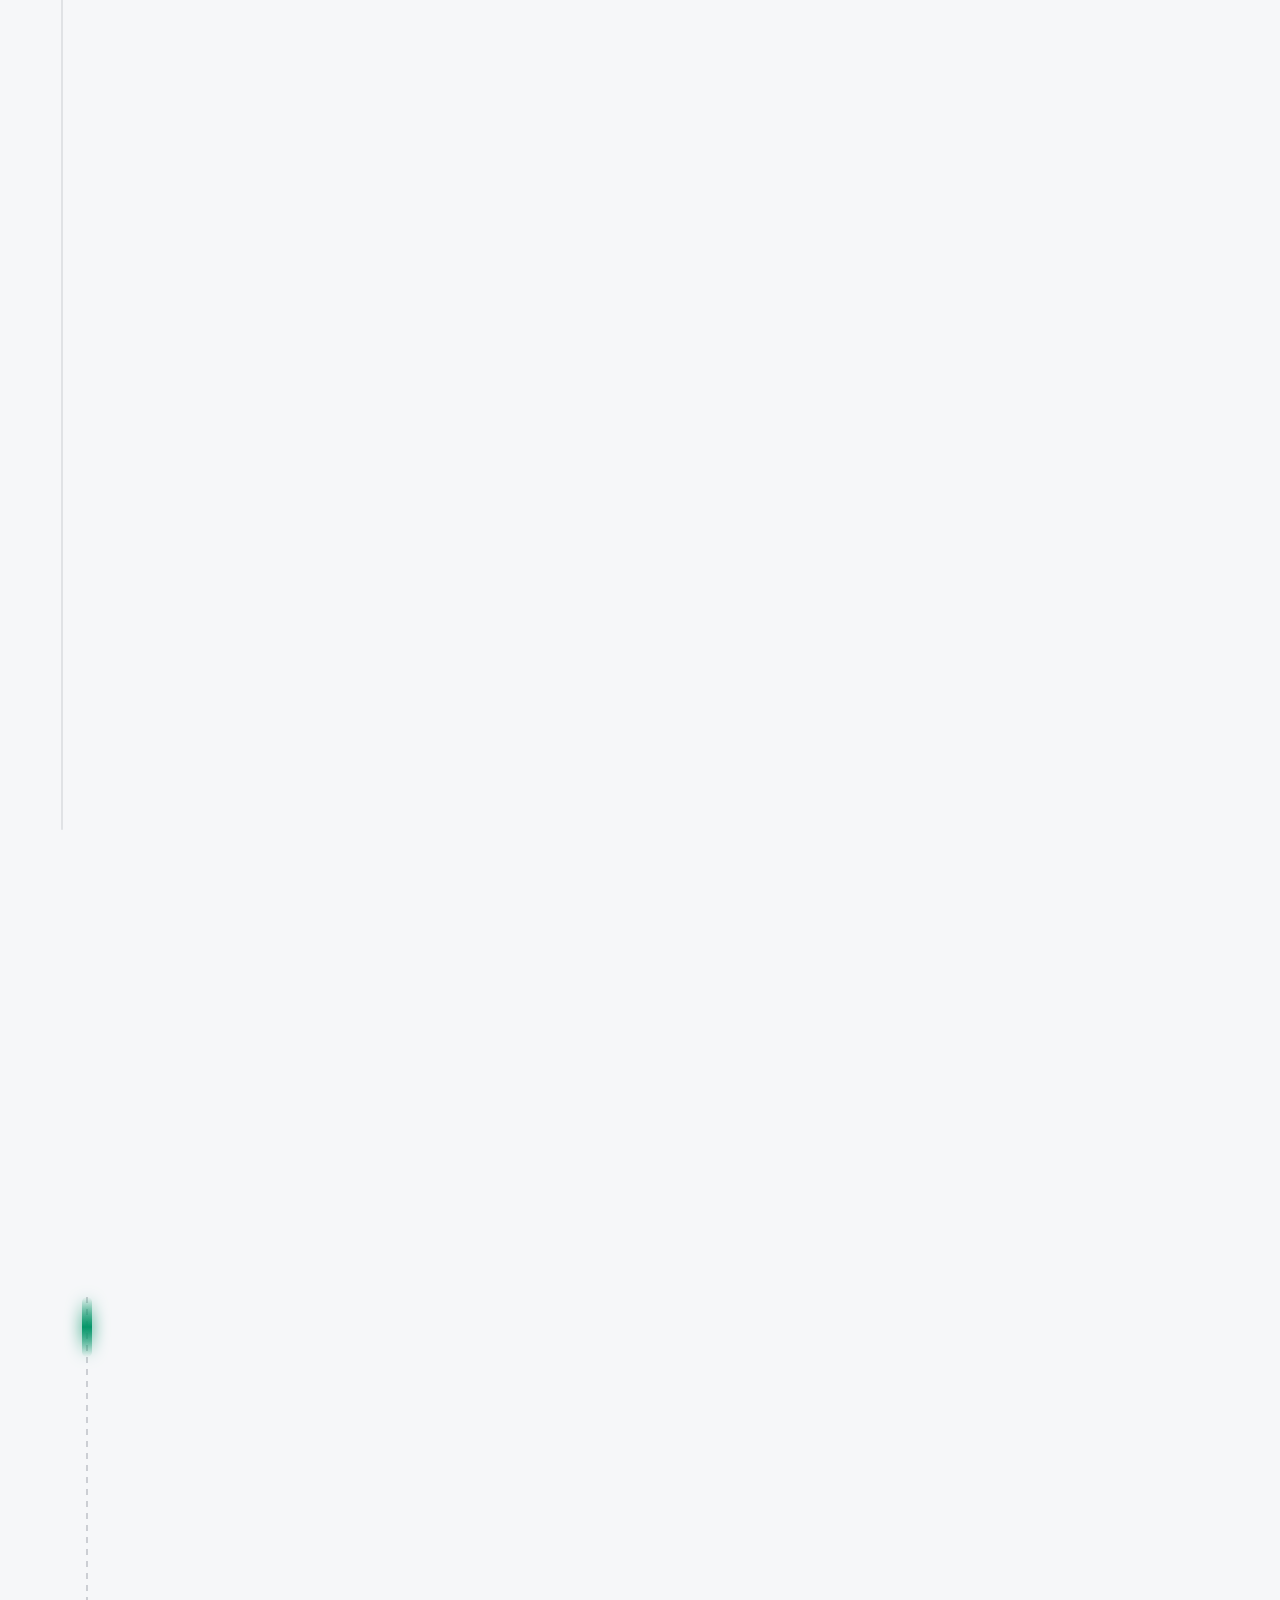
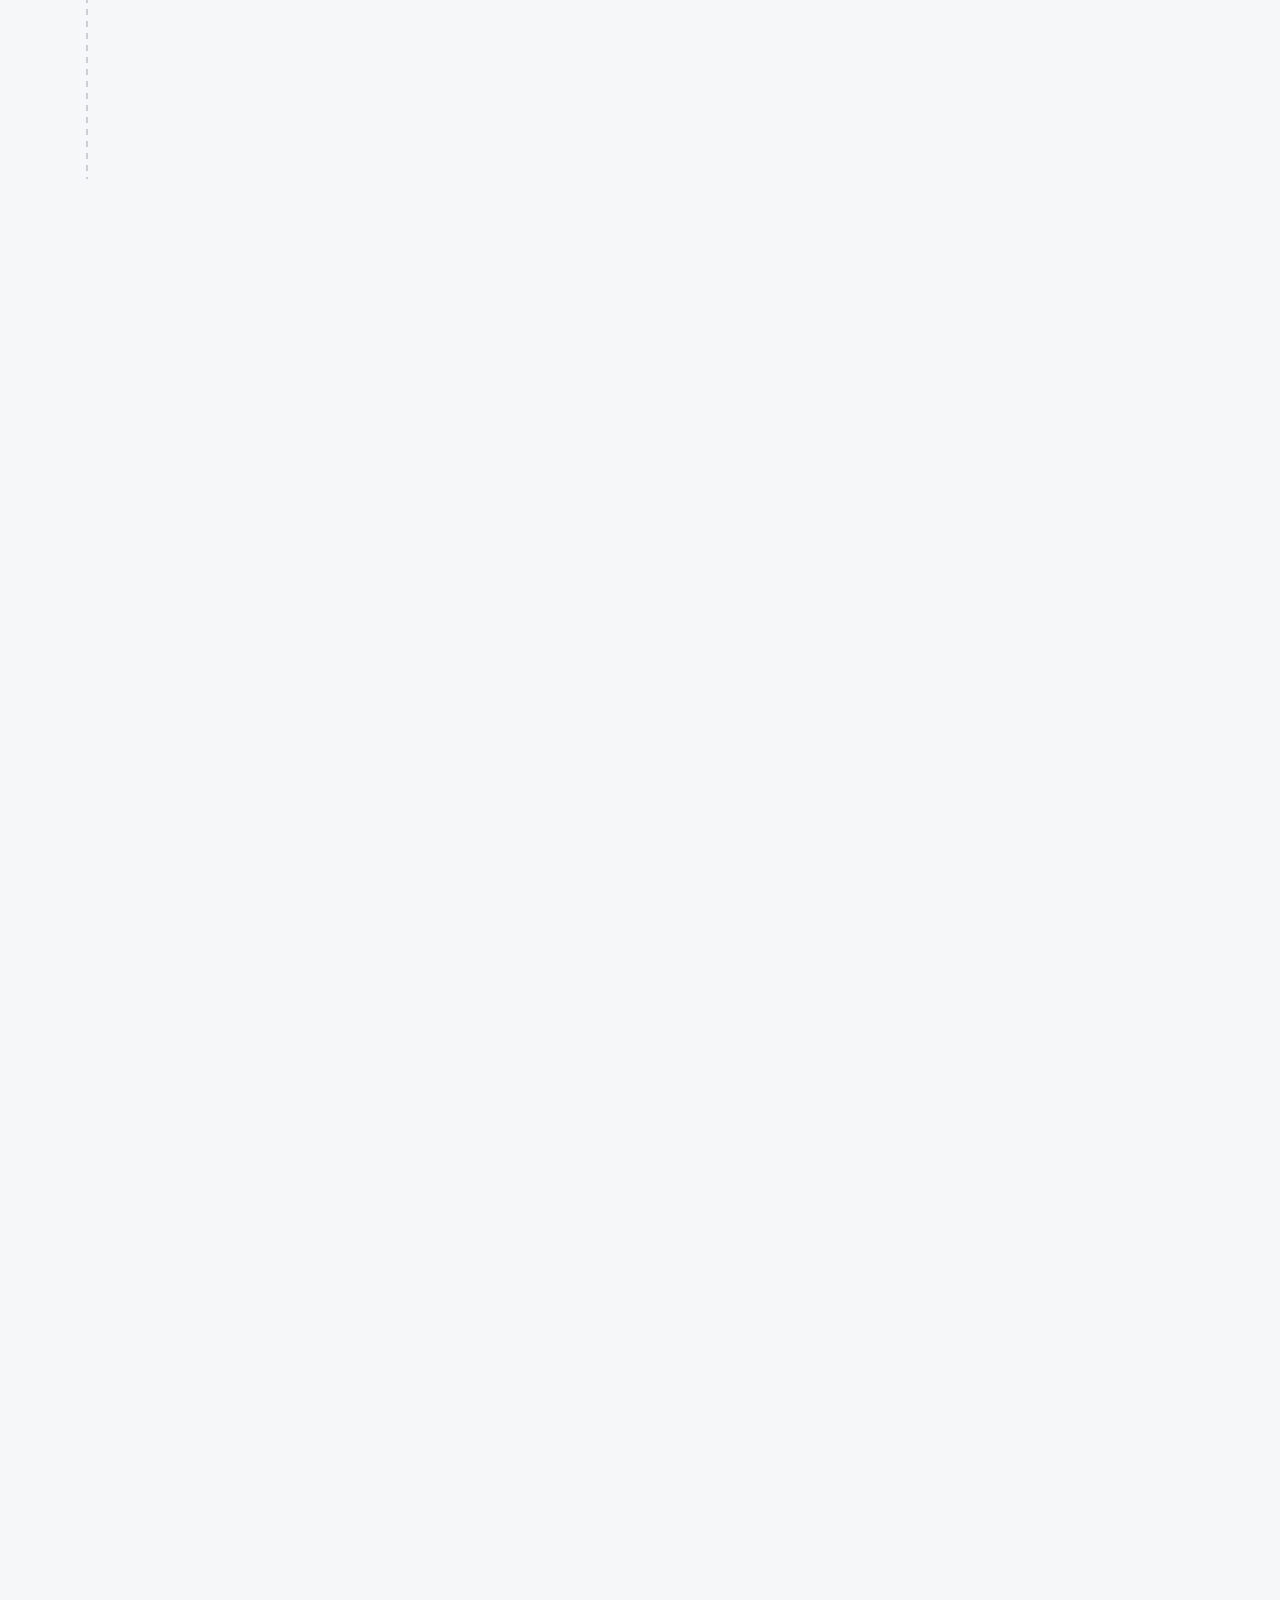
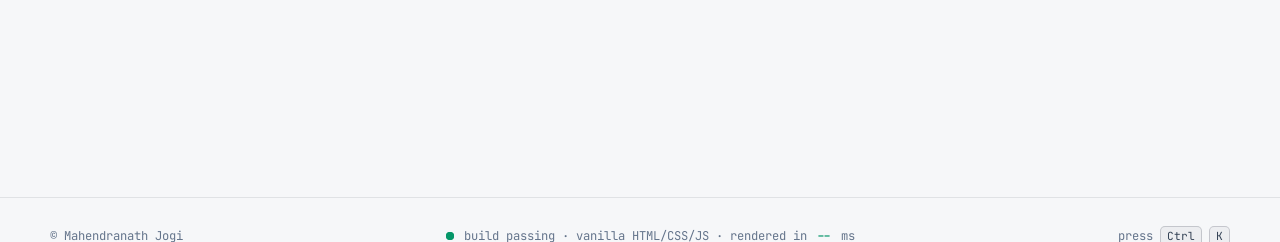
==== commit c9235cb1: "Add files via upload" ====
--- a/index.html
+++ b/index.html
@@ -3,40 +3,47 @@
 <head>
   <meta charset="UTF-8"/>
   <meta name="viewport" content="width=device-width, initial-scale=1"/>
-  <title>Mahendranath Jogi | Java Full Stack Developer</title>
-  <meta name="description" content="Portfolio of Mahendranath Jogi — Java Full Stack Module Lead specializing in Spring Boot, Microservices, Angular, and Cloud-native development."/>
+  <title>Mahendranath Jogi | Java Full Stack Engineer</title>
+  <meta name="description" content="Portfolio of Mahendranath Jogi — Java Full Stack Module Lead building Spring Boot microservices, Apache Camel middleware, Hazelcast caching and Angular front-ends."/>
+  <meta name="theme-color" content="#07090d"/>
   <!-- Open Graph -->
-  <meta property="og:title" content="Mahendranath Jogi | Java Full Stack Developer"/>
-  <meta property="og:description" content="Java Full Stack Module Lead &amp; Developer — Spring Boot, Microservices, Angular, AWS"/>
+  <meta property="og:title" content="Mahendranath Jogi | Java Full Stack Engineer"/>
+  <meta property="og:description" content="Java Full Stack Module Lead — Spring Boot, Microservices, Apache Camel, Hazelcast, Kafka, Angular, AWS"/>
   <meta property="og:type" content="website"/>
   <meta property="og:url" content="https://maahistic.github.io/"/>
   <meta property="og:image" content="https://maahistic.github.io/assets/resources/profile.jpg"/>
-  <meta property="og:image:alt" content="Mahendranath Jogi — Java Full Stack Developer"/>
+  <meta property="og:image:alt" content="Mahendranath Jogi — Java Full Stack Engineer"/>
   <!-- Twitter Card -->
   <meta name="twitter:card" content="summary"/>
-  <meta name="twitter:title" content="Mahendranath Jogi | Java Full Stack Developer"/>
+  <meta name="twitter:title" content="Mahendranath Jogi | Java Full Stack Engineer"/>
   <meta name="twitter:description" content="Java Full Stack Module Lead — Spring Boot, Microservices, Angular, AWS"/>
   <meta name="twitter:image" content="https://maahistic.github.io/assets/resources/profile.jpg"/>
   <!-- Favicon -->
-  <link rel="icon" href="data:image/svg+xml,<svg xmlns='http://www.w3.org/2000/svg' viewBox='0 0 100 100'><text y='.9em' font-size='90'>M</text></svg>"/>
+  <link rel="icon" href="data:image/svg+xml,<svg xmlns='http://www.w3.org/2000/svg' viewBox='0 0 64 64'><rect width='64' height='64' rx='14' fill='%2307090d'/><text x='50%25' y='50%25' dominant-baseline='middle' text-anchor='middle' font-family='monospace' font-weight='700' font-size='30' fill='%2334d399'>mj</text></svg>"/>
   <!-- Preconnect -->
   <link rel="preconnect" href="https://fonts.googleapis.com"/>
   <link rel="preconnect" href="https://fonts.gstatic.com" crossorigin/>
   <link rel="preconnect" href="https://cdnjs.cloudflare.com" crossorigin/>
-  <!-- Preload critical resources -->
-  <link rel="preload" href="assets/resources/profile.jpg" as="image"/>
   <!-- Fonts & Icons -->
-  <link href="https://fonts.googleapis.com/css2?family=Poppins:wght@300;400;500;600;700&display=swap" rel="stylesheet"/>
+  <link href="https://fonts.googleapis.com/css2?family=Inter:wght@400;500;600;700;800&family=JetBrains+Mono:wght@400;500;700&display=swap" rel="stylesheet"/>
   <link href="https://cdnjs.cloudflare.com/ajax/libs/font-awesome/6.5.1/css/all.min.css" rel="stylesheet"/>
   <!-- Styles -->
   <link rel="stylesheet" href="assets/styles/styles.css"/>
+  <!-- Apply saved theme before paint to avoid a flash -->
+  <script>
+    (function () {
+      var saved = localStorage.getItem('portfolio-theme');
+      var light = saved ? saved === 'light-theme' : window.matchMedia('(prefers-color-scheme: light)').matches;
+      document.documentElement.dataset.theme = light ? 'light' : 'dark';
+    })();
+  </script>
   <!-- Google Analytics -->
-  <script async src="https://www.googletagmanager.com/gtag/js?id=G-W58QDHN8Q0"></script>
+  <script async src="https://www.googletagmanager.com/gtag/js?id=G-W58QDHM8Q0"></script>
   <script>
     window.dataLayer = window.dataLayer || [];
     function gtag(){dataLayer.push(arguments);}
     gtag('js', new Date());
-    gtag('config', 'G-W58QDHN8Q0');
+    gtag('config', 'G-W58QDHM8Q0');
   </script>
   <!-- JSON-LD Structured Data -->
   <script type="application/ld+json">
@@ -51,7 +58,7 @@
       "@type": "Organization",
       "name": "Mphasis"
     },
-    "knowsAbout": ["Java", "Spring Boot", "Microservices", "Angular", "AWS", "Docker", "Kafka"],
+    "knowsAbout": ["Java", "Spring Boot", "Microservices", "Apache Camel", "Hazelcast", "Angular", "AWS", "Docker", "Kafka"],
     "sameAs": [
       "https://www.linkedin.com/in/maahistic",
       "https://github.com/maahistic"
@@ -66,433 +73,542 @@
   }
   </script>
 </head>
-<body class="dark-theme">
-
-<!-- Skip to content -->
-<a href="#summary" class="skip-to-content">Skip to main content</a>
-
-<!-- Particles background -->
-<div class="particles-container" aria-hidden="true"></div>
-
-<!-- Mobile nav overlay -->
-<div class="nav-overlay" aria-hidden="true"></div>
+<body>
+
+<a href="#about" class="skip-link">Skip to main content</a>
+
+<div class="scroll-progress" aria-hidden="true"><span></span></div>
+<div class="cursor-glow" aria-hidden="true"></div>
 
 <!-- ========== NAVBAR ========== -->
-<nav class="navbar" role="navigation" aria-label="Main navigation">
-  <span class="nav-logo">MN.</span>
-  <ul class="nav-links">
-    <li><a href="#hero">Home</a></li>
-    <li><a href="#summary">About</a></li>
-    <li><a href="#experience">Experience</a></li>
-    <li><a href="#skills">Skills</a></li>
-    <li><a href="#projects">Projects</a></li>
-    <li><a href="#tutorials">Tutorials</a></li>
-    <li><a href="#education">Education</a></li>
-    <li><a href="#certifications">Certifications</a></li>
-    <li><a href="#contact">Contact</a></li>
-  </ul>
-  <div class="nav-actions">
-    <button class="theme-toggle-btn" aria-label="Toggle light/dark theme">
-      <i class="fas fa-moon"></i>
-    </button>
-    <button class="hamburger" aria-label="Open menu">
-      <span></span><span></span><span></span>
-    </button>
-  </div>
-</nav>
+<header class="nav" role="banner">
+  <nav class="nav-inner" aria-label="Main navigation">
+    <a href="#top" class="brand" aria-label="Mahendranath Jogi — home">
+      <span class="brand-bracket">&lt;</span>mj<span class="brand-slash">/</span><span class="brand-bracket">&gt;</span>
+    </a>
+    <ul class="nav-links">
+      <li><a href="#about"><span class="nav-idx">01</span>About</a></li>
+      <li><a href="#experience"><span class="nav-idx">02</span>Experience</a></li>
+      <li><a href="#stack"><span class="nav-idx">03</span>Stack</a></li>
+      <li><a href="#projects"><span class="nav-idx">04</span>Projects</a></li>
+      <li><a href="#credentials"><span class="nav-idx">05</span>Credentials</a></li>
+      <li><a href="#contact"><span class="nav-idx">06</span>Contact</a></li>
+    </ul>
+    <div class="nav-actions">
+      <button class="kbd-btn" type="button" data-open-palette aria-label="Open command palette">
+        <i class="fas fa-terminal" aria-hidden="true"></i><kbd>Ctrl</kbd><kbd>K</kbd>
+      </button>
+      <button class="icon-btn" type="button" data-theme-toggle aria-label="Toggle light/dark theme">
+        <i class="fas fa-moon" aria-hidden="true"></i>
+      </button>
+      <button class="icon-btn hamburger" type="button" aria-label="Open menu" aria-expanded="false">
+        <span></span><span></span>
+      </button>
+    </div>
+  </nav>
+</header>
+
+<main id="top">
 
 <!-- ========== HERO ========== -->
-<section class="hero" id="hero">
-  <div class="hero-bg" aria-hidden="true">
-    <div class="gradient-orb"></div>
-    <div class="gradient-orb"></div>
-    <div class="gradient-orb"></div>
-  </div>
-  <div class="hero-content">
-    <div class="hero-image-wrapper">
-      <img src="assets/resources/profile.jpg" alt="Portrait of Mahendranath" class="hero-image" width="220" height="220"/>
-    </div>
-    <div class="hero-text">
-      <h1>
-        <span class="greeting">Hello, I'm</span>
-        <span class="name">Mahendranath Jogi</span>
+<section class="hero" id="hero" aria-label="Introduction">
+  <canvas class="topology" aria-hidden="true"></canvas>
+  <div class="hero-grid container">
+    <div class="hero-copy">
+      <div class="status-pill">
+        <span class="pulse-dot" aria-hidden="true"></span>
+        <span class="pill-role">Module Lead @ Mphasis</span>
+        <span class="sep pill-role" aria-hidden="true">/</span>
+        <span>Pune, IN</span>
+        <span class="sep" aria-hidden="true">/</span>
+        <span class="mono" id="local-time" aria-label="Local time in Pune">--:--</span> IST
+      </div>
+      <h1 class="hero-title">
+        <span class="hero-hello mono">// hello, world. I'm</span>
+        <span class="hero-name" data-scramble>Mahendranath Jogi</span>
       </h1>
-      <div class="typing-wrapper">
-        <span id="typed-text"></span><span class="cursor"></span>
-      </div>
+      <p class="hero-role mono">
+        <span class="prompt">&gt;</span> <span id="typed-text"></span><span class="caret" aria-hidden="true"></span>
+      </p>
       <p class="hero-desc">
-        Module Lead &amp; Full Stack Developer with expertise in leading Agile teams to deliver scalable microservices, middleware, and cloud-native solutions.
+        I design and ship <strong>resilient microservices</strong>, <strong>integration middleware</strong> and
+        <strong>Angular front-ends</strong> for a top global custodian bank — and I lead the team that builds them.
       </p>
-      <div class="hero-buttons">
-        <a href="assets/resources/CV_Mahendranath.pdf" download class="btn btn-primary">
-          <i class="fas fa-download"></i> Download CV
+      <div class="hero-cta">
+        <a href="#projects" class="btn btn-primary magnetic">
+          <span>View my work</span><i class="fas fa-arrow-right" aria-hidden="true"></i>
         </a>
-        <a href="#contact" class="btn btn-outline">
-          <i class="fas fa-paper-plane"></i> Contact Me
+        <a href="assets/resources/CV_Mahendranath.pdf" download class="btn btn-ghost magnetic">
+          <i class="fas fa-download" aria-hidden="true"></i><span>Download CV</span>
         </a>
       </div>
-    </div>
-  </div>
+      <dl class="hero-stats">
+        <div class="stat">
+          <dt>Years engineering</dt>
+          <dd><span data-count-years="2018-10-01">0</span>+</dd>
+        </div>
+        <div class="stat">
+          <dt>Enterprise orgs</dt>
+          <dd><span data-count="3">0</span></dd>
+        </div>
+        <div class="stat">
+          <dt>Java in prod</dt>
+          <dd>v<span data-count="21">0</span></dd>
+        </div>
+        <div class="stat">
+          <dt>Live side projects</dt>
+          <dd><span data-count="4">0</span></dd>
+        </div>
+      </dl>
+    </div>
+
+    <div class="terminal reveal" role="region" aria-label="Interactive terminal">
+      <div class="term-bar">
+        <span class="dot red"></span><span class="dot amber"></span><span class="dot green"></span>
+        <span class="term-title mono">mahendranath@prod: ~/engineer</span>
+        <span class="term-badge mono">zsh</span>
+      </div>
+      <div class="term-body mono" tabindex="0">
+        <div class="term-output" aria-live="polite"></div>
+        <form class="term-input" autocomplete="off">
+          <label for="term-cmd" class="prompt-label"><span class="ps1-user">guest</span><span class="ps1-at">@</span><span class="ps1-host">mj</span> <span class="ps1-path">~</span> $</label>
+          <input id="term-cmd" type="text" spellcheck="false" placeholder="type 'help'" aria-label="Terminal command"/>
+        </form>
+      </div>
+    </div>
+  </div>
+  <a href="#about" class="scroll-hint mono" aria-label="Scroll to about section">
+    <span>scroll</span><span class="scroll-line" aria-hidden="true"></span>
+  </a>
 </section>
 
-<!-- ========== SUMMARY ========== -->
-<section class="content-section" id="summary">
-  <div class="section-header reveal">
-    <h2><i class="fas fa-user" aria-hidden="true"></i> About Me</h2>
-    <div class="underline"></div>
-  </div>
-  <div class="summary-content glass-card reveal">
-    <p>
-      Java Full Stack Module Lead and Developer with expertise in leading Agile teams to deliver scalable
-      microservices and middleware using Spring Boot, Apache Camel, and Angular. Skilled in distributed
-      caching with Hazelcast, cloud-native AWS services, Docker containerization, and messaging systems like
-      ActiveMQ and Kafka. Proficient in CI/CD automation with GitLab, code quality management via JUnit 5 and
-      SonarQube, and API design with Swagger. Experienced in SAFe Agile practices, story estimation, and
-      driving technical solutions aligned with business goals.
-    </p>
+<!-- ========== ABOUT ========== -->
+<section class="section" id="about">
+  <div class="container">
+    <header class="section-head reveal">
+      <span class="section-idx mono">01 / about</span>
+      <h2 data-scramble>Engineer first. Lead by example.</h2>
+    </header>
+    <div class="about-grid">
+      <div class="about-text reveal">
+        <p class="lead">
+          Java Full Stack Module Lead with a track record of leading Agile teams that deliver scalable
+          microservices and middleware with <span class="hl">Spring Boot</span>, <span class="hl">Apache Camel</span>
+          and <span class="hl">Angular</span>.
+        </p>
+        <p>
+          My day-to-day sits where reliability matters most: distributed caching with Hazelcast, messaging with
+          Kafka, ActiveMQ and IBM MQ, cloud-native services on AWS, and Docker-based delivery. I care about the
+          unglamorous parts that keep production calm — CI/CD automation in GitLab, test depth with JUnit 5 and
+          mutation testing, SonarQube quality gates and well-documented APIs with Swagger.
+        </p>
+        <p>
+          As a lead I practise SAFe Agile, run story grooming and estimation, and turn business goals into
+          technical designs the team can ship with confidence.
+        </p>
+        <ul class="principles">
+          <li><i class="fas fa-shield-halved" aria-hidden="true"></i><div><strong>Reliability over cleverness</strong><span>Idempotent flows, retries and observability by default.</span></div></li>
+          <li><i class="fas fa-vial-circle-check" aria-hidden="true"></i><div><strong>Tests as a contract</strong><span>Unit, integration and mutation tests guard every change.</span></div></li>
+          <li><i class="fas fa-people-group" aria-hidden="true"></i><div><strong>Teams that scale</strong><span>Clear stories, honest estimates, shared ownership.</span></div></li>
+        </ul>
+      </div>
+
+      <div class="about-side reveal">
+        <figure class="portrait">
+          <img src="assets/resources/profile.jpg" alt="Portrait of Mahendranath Jogi" width="420" height="420" loading="lazy"/>
+          <span class="portrait-scan" aria-hidden="true"></span>
+          <figcaption class="mono"><span class="pulse-dot" aria-hidden="true"></span> status: <b>UP</b> · region: ap-south</figcaption>
+        </figure>
+        <div class="code-card" aria-label="Profile written as Java code">
+          <div class="code-tabs mono"><span class="tab active"><i class="fab fa-java" aria-hidden="true"></i> Engineer.java</span><span class="tab">application.yml</span></div>
+<pre class="code mono"><code><span class="c-ann">@Service</span>
+<span class="c-kw">public final class</span> <span class="c-type">Mahendranath</span> <span class="c-kw">implements</span> <span class="c-type">Engineer</span> {
+
+  <span class="c-kw">private final</span> <span class="c-type">String</span> role = <span class="c-str">"Module Lead"</span>;
+  <span class="c-kw">private final</span> <span class="c-type">List</span>&lt;<span class="c-type">String</span>&gt; stack = <span class="c-type">List</span>.<span class="c-fn">of</span>(
+    <span class="c-str">"Java 21"</span>, <span class="c-str">"Spring Boot"</span>, <span class="c-str">"Camel"</span>,
+    <span class="c-str">"Hazelcast"</span>, <span class="c-str">"Kafka"</span>, <span class="c-str">"Angular"</span>);
+
+  <span class="c-ann">@Override</span>
+  <span class="c-kw">public</span> <span class="c-type">Release</span> <span class="c-fn">deliver</span>(<span class="c-type">Requirement</span> req) {
+    <span class="c-kw">return</span> <span class="c-fn">design</span>(req)
+      .<span class="c-fn">build</span>()
+      .<span class="c-fn">test</span>(<span class="c-type">Coverage</span>.<span class="c-const">MUTATION</span>)
+      .<span class="c-fn">ship</span>(<span class="c-type">Pipeline</span>.<span class="c-const">GITLAB_CI</span>);
+  }
+}</code></pre>
+        </div>
+      </div>
+    </div>
   </div>
 </section>
 
 <!-- ========== EXPERIENCE ========== -->
-<section class="content-section" id="experience">
-  <div class="section-header reveal">
-    <h2><i class="fas fa-briefcase" aria-hidden="true"></i> Experience</h2>
-    <div class="underline"></div>
-  </div>
-  <div class="timeline">
-
-    <!-- Mphasis -->
-    <div class="timeline-item reveal">
-      <div class="glass-card">
-        <h3>Mphasis — Module Lead</h3>
-        <span class="date" id="mphasis-duration"></span>
-        <p>
-          Leading a team of Java Full Stack developers for a top global custodian bank.
-          Developing micro-frontend applications using Angular (v10+).
-          Building resilient microservices with Java 21/17, Spring Boot, and Hazelcast distributed caching.
-          Practicing SAFe Agile methodology for iterative and collaborative development.
-          Ensuring code quality through JUnit, integration testing, mutation testing, and SonarQube compliance.
-          Actively involved in story grooming, cross-verification, and effort estimation using story points.
-        </p>
-        <div class="tech-stack">
-          <span>Java 21</span><span>Spring Boot</span><span>Angular</span><span>Hazelcast</span>
-          <span>Docker</span><span>Kafka</span><span>ActiveMQ</span><span>GitLab CI/CD</span>
-          <span>SonarQube</span><span>Nexus</span>
-        </div>
-      </div>
-    </div>
-
-    <!-- Worldline -->
-    <div class="timeline-item reveal">
-      <div class="glass-card">
-        <h3>Worldline Global Services — Consultant</h3>
-        <span class="date" id="worldline-duration"></span>
-        <p>
-          Building middleware applications and microservices using JDK 8/11 with Spring Boot and Apache Camel.
-          Utilizing AWS Cloud Services (EC2, Lambda). Developed applications with Angular 10 and Java 8.
-          Writing unit tests using JUnit 5. Planning and creating automation scripts for deployment.
-          Configuring SonarQube to enhance code quality. Working with legacy systems and distributed caching via Hazelcast.
-        </p>
-        <div class="tech-stack">
-          <span>Java 11</span><span>Spring Boot</span><span>Apache Camel</span><span>AWS</span>
-          <span>Angular 10</span><span>Docker</span><span>Kafka</span><span>JUnit 5</span>
-          <span>SonarQube</span>
-        </div>
-      </div>
-    </div>
-
-    <!-- Infosys -->
-    <div class="timeline-item reveal">
-      <div class="glass-card">
-        <h3>Infosys — System Engineer</h3>
-        <span class="date">October 2018 – October 2021 (3 years 1 month)</span>
-        <span class="project-highlight">Project: CSCS (Spring Boot Developer)</span>
-        <p>
-          Worked in Agile methodology with CI/CD for continuous deployment. Developed back-end infrastructure
-          using microservices and AKS tools. Created RESTful APIs for code migration and new features.
-          Created high-level design documents, technical mappings, and APIs for enterprise applications.
-        </p>
-        <span class="project-highlight">Project: Service Disruption (Spring Boot Developer)</span>
-        <p>
-          Developed back-end infrastructure using microservices. Created RESTful APIs for new functionalities.
-          Hands-on with YAML, Spring Boot, Apache Camel, JPA, and JUnit.
-        </p>
-        <span class="project-highlight">Project: Depot Setup (Business Analyst)</span>
-        <p>
-          Led the Depot Setup team supporting TNT FedEx and Infosys. Coordinated business setup across regions.
-          Managed the entire change process, including requirement analysis and elicitation.
-        </p>
-        <div class="tech-stack">
-          <span>Spring Boot</span><span>Apache Camel</span><span>JPA</span><span>JUnit</span>
-          <span>Jenkins</span><span>Swagger</span><span>AKS</span><span>SQL</span>
-        </div>
-      </div>
-    </div>
-
-    <!-- Advisor -->
-    <div class="timeline-item reveal">
-      <div class="glass-card">
-        <h3>Tech Mahindra - Advisor</h3>
-        <span class="date">Jun 2017 – July 2018 (1 year 1 month)</span>
-        <p>
-          Provided floor support and training for new employees, ensuring quick onboarding and skill development.
-          Handled complex telecom-related issues, customer queries, and coordinated with on-site technicians.
-          Managed relationships with corporate clients, supporting sales processes and maintaining service quality.
-        </p>
-      </div>
-    </div>
-
-    <!-- Grammar Faculty -->
-    <div class="timeline-item reveal">
-      <div class="glass-card">
-        <h3>Grammar Faculty (Part-time)</h3>
-        <span class="date">July 2015 – Jun 2017 (2 years 1 month)</span>
-        <p>
-          Delivered structured English grammar lessons from basic to advanced levels to diverse learner groups.
-          Conducted sessions on personality development focusing on communication skills and confidence building.
-        </p>
-      </div>
-    </div>
-
+<section class="section" id="experience">
+  <div class="container">
+    <header class="section-head reveal">
+      <span class="section-idx mono">02 / experience</span>
+      <h2 data-scramble>git log --career</h2>
+      <p class="section-sub">Every role shipped something. Most recent first.</p>
+    </header>
+
+    <div class="gitlog-wrap">
+      <span class="gitlog-rail" aria-hidden="true"><span class="gitlog-fill"></span></span>
+      <ol class="gitlog">
+
+        <li class="commit reveal">
+          <span class="commit-node head" aria-hidden="true"></span>
+          <article class="commit-card spotlight">
+            <div class="commit-meta mono">
+              <span class="hash">a7f3c21</span>
+              <span class="ref ref-head">HEAD -&gt; main</span>
+              <span class="ref">mphasis</span>
+              <span class="commit-date" id="mphasis-duration">April 2024 – Present</span>
+            </div>
+            <h3>Module Lead <span class="at">@ Mphasis</span></h3>
+            <p class="commit-msg">Leading a Java Full Stack team for a top global custodian bank.</p>
+            <ul class="diff">
+              <li><span class="plus">+</span> Lead a team of Java Full Stack developers through SAFe Agile delivery.</li>
+              <li><span class="plus">+</span> Build resilient microservices on Java 21/17 and Spring Boot with Hazelcast distributed caching.</li>
+              <li><span class="plus">+</span> Develop micro-frontend applications with Angular (v10+).</li>
+              <li><span class="plus">+</span> Guard quality with JUnit, integration and mutation testing and SonarQube compliance.</li>
+              <li><span class="plus">+</span> Drive story grooming, cross-verification and story-point estimation.</li>
+            </ul>
+            <div class="chips">
+              <span>Java 21</span><span>Spring Boot</span><span>Angular</span><span>Hazelcast</span><span>Docker</span>
+              <span>Kafka</span><span>ActiveMQ</span><span>GitLab CI/CD</span><span>SonarQube</span><span>Nexus</span>
+            </div>
+          </article>
+        </li>
+
+        <li class="commit reveal">
+          <span class="commit-node" aria-hidden="true"></span>
+          <article class="commit-card spotlight">
+            <div class="commit-meta mono">
+              <span class="hash">5e19b08</span>
+              <span class="ref">worldline</span>
+              <span class="commit-date" id="worldline-duration">October 2021 – April 2024</span>
+            </div>
+            <h3>Consultant <span class="at">@ Worldline Global Services</span></h3>
+            <p class="commit-msg">Middleware and microservices on Spring Boot and Apache Camel.</p>
+            <ul class="diff">
+              <li><span class="plus">+</span> Built middleware applications and microservices on JDK 8/11 with Spring Boot and Apache Camel.</li>
+              <li><span class="plus">+</span> Used AWS cloud services (EC2, Lambda) and Docker for deployment.</li>
+              <li><span class="plus">+</span> Developed applications with Angular 10 and Java 8.</li>
+              <li><span class="plus">+</span> Wrote JUnit 5 tests and configured SonarQube to raise code quality.</li>
+              <li><span class="plus">+</span> Planned and wrote deployment automation scripts; worked on legacy systems and Hazelcast caching.</li>
+            </ul>
+            <div class="chips">
+              <span>Java 11</span><span>Spring Boot</span><span>Apache Camel</span><span>AWS</span><span>Angular 10</span>
+              <span>Docker</span><span>Kafka</span><span>JUnit 5</span><span>SonarQube</span>
+            </div>
+          </article>
+        </li>
+
+        <li class="commit reveal">
+          <span class="commit-node" aria-hidden="true"></span>
+          <article class="commit-card spotlight">
+            <div class="commit-meta mono">
+              <span class="hash">c40d9e2</span>
+              <span class="ref">infosys</span>
+              <span class="commit-date">October 2018 – October 2021 · 3 yrs 1 mo</span>
+            </div>
+            <h3>System Engineer <span class="at">@ Infosys</span></h3>
+            <p class="commit-msg">Three projects across back-end engineering and business analysis.</p>
+            <div class="subprojects">
+              <div>
+                <h4 class="mono"><i class="fas fa-code-branch" aria-hidden="true"></i> CSCS — Spring Boot Developer</h4>
+                <p>Worked in Agile with CI/CD for continuous deployment. Built back-end infrastructure with microservices and AKS, RESTful APIs for code migration and new features, and high-level designs, technical mappings and APIs for enterprise applications.</p>
+              </div>
+              <div>
+                <h4 class="mono"><i class="fas fa-code-branch" aria-hidden="true"></i> Service Disruption — Spring Boot Developer</h4>
+                <p>Built back-end infrastructure with microservices and RESTful APIs for new functionality, hands-on with YAML, Spring Boot, Apache Camel, JPA and JUnit.</p>
+              </div>
+              <div>
+                <h4 class="mono"><i class="fas fa-code-branch" aria-hidden="true"></i> Depot Setup — Business Analyst</h4>
+                <p>Led the Depot Setup team supporting TNT FedEx and Infosys, coordinated business setup across regions and managed the full change process, including requirement analysis and elicitation.</p>
+              </div>
+            </div>
+            <div class="chips">
+              <span>Spring Boot</span><span>Apache Camel</span><span>JPA</span><span>JUnit</span><span>Jenkins</span>
+              <span>Swagger</span><span>AKS</span><span>SQL</span>
+            </div>
+          </article>
+        </li>
+
+        <li class="commit reveal">
+          <span class="commit-node minor" aria-hidden="true"></span>
+          <article class="commit-card spotlight compact">
+            <div class="commit-meta mono">
+              <span class="hash">8b2a6f4</span>
+              <span class="ref">tech-mahindra</span>
+              <span class="commit-date">Jun 2017 – July 2018 · 1 yr 1 mo</span>
+            </div>
+            <h3>Advisor <span class="at">@ Tech Mahindra</span></h3>
+            <p>Floor support and training for new employees, complex telecom issue resolution with on-site technicians, and corporate client relationships supporting sales and service quality.</p>
+          </article>
+        </li>
+
+        <li class="commit reveal">
+          <span class="commit-node minor" aria-hidden="true"></span>
+          <article class="commit-card spotlight compact">
+            <div class="commit-meta mono">
+              <span class="hash">0f1e3a9</span>
+              <span class="ref">init</span>
+              <span class="commit-date">July 2015 – Jun 2017 · 2 yrs 1 mo</span>
+            </div>
+            <h3>Grammar Faculty <span class="at">(Part-time)</span></h3>
+            <p>Structured English grammar lessons from basic to advanced levels, plus personality-development sessions on communication and confidence.</p>
+          </article>
+        </li>
+      </ol>
+    </div>
   </div>
 </section>
 
-<!-- ========== SKILLS ========== -->
-<section class="content-section" id="skills">
-  <div class="section-header reveal">
-    <h2><i class="fas fa-code" aria-hidden="true"></i> Skills</h2>
-    <div class="underline"></div>
-  </div>
-  <div class="skills-grid">
-    <!-- Backend -->
-    <div class="glass-card skill-category reveal reveal-delay-1">
-      <h3><i class="fas fa-server"></i> Backend</h3>
-      <div class="skill-tags">
-        <span class="skill-tag"><i class="fab fa-java"></i> Java 21/17/11/8</span>
-        <span class="skill-tag"><i class="fas fa-leaf"></i> Spring Boot</span>
-        <span class="skill-tag"><i class="fas fa-route"></i> Apache Camel</span>
-        <span class="skill-tag"><i class="fas fa-cubes"></i> Microservices</span>
-        <span class="skill-tag"><i class="fas fa-database"></i> JPA / Hibernate</span>
-        <span class="skill-tag"><i class="fas fa-bolt"></i> Hazelcast</span>
-        <span class="skill-tag"><i class="fas fa-plug"></i> REST APIs</span>
-      </div>
-    </div>
-    <!-- Frontend -->
-    <div class="glass-card skill-category reveal reveal-delay-2">
-      <h3><i class="fas fa-palette"></i> Frontend</h3>
-      <div class="skill-tags">
-        <span class="skill-tag"><i class="fab fa-angular"></i> Angular 10+</span>
-        <span class="skill-tag"><i class="fab fa-html5"></i> HTML5</span>
-        <span class="skill-tag"><i class="fab fa-css3-alt"></i> CSS3</span>
-        <span class="skill-tag"><i class="fab fa-js-square"></i> JavaScript</span>
-        <span class="skill-tag"><i class="fas fa-code"></i> TypeScript</span>
-      </div>
-    </div>
-    <!-- DevOps & Cloud -->
-    <div class="glass-card skill-category reveal reveal-delay-3">
-      <h3><i class="fas fa-cloud"></i> DevOps &amp; Cloud</h3>
-      <div class="skill-tags">
-        <span class="skill-tag"><i class="fab fa-docker"></i> Docker</span>
-        <span class="skill-tag"><i class="fab fa-aws"></i> AWS (EC2, Lambda)</span>
-        <span class="skill-tag"><i class="fab fa-gitlab"></i> GitLab CI/CD</span>
-        <span class="skill-tag"><i class="fas fa-cogs"></i> Jenkins</span>
-        <span class="skill-tag"><i class="fas fa-dharmachakra"></i> AKS</span>
-        <span class="skill-tag"><i class="fas fa-box"></i> Nexus</span>
-      </div>
-    </div>
-    <!-- Tools & Practices -->
-    <div class="glass-card skill-category reveal reveal-delay-4">
-      <h3><i class="fas fa-tools"></i> Tools &amp; Practices</h3>
-      <div class="skill-tags">
-        <span class="skill-tag"><i class="fas fa-bug"></i> SonarQube</span>
-        <span class="skill-tag"><i class="fas fa-vial"></i> JUnit 5</span>
-        <span class="skill-tag"><i class="fas fa-file-code"></i> Swagger</span>
-        <span class="skill-tag"><i class="fas fa-paper-plane"></i> Postman</span>
-        <span class="skill-tag"><i class="fas fa-stream"></i> Kafka</span>
-        <span class="skill-tag"><i class="fas fa-envelope-open"></i> ActiveMQ / IBM MQ</span>
-        <span class="skill-tag"><i class="fas fa-users"></i> SAFe Agile</span>
+<!-- ========== STACK / ARCHITECTURE ========== -->
+<section class="section" id="stack">
+  <div class="container">
+    <header class="section-head reveal">
+      <span class="section-idx mono">03 / stack</span>
+      <h2 data-scramble>The system I build, layer by layer</h2>
+      <p class="section-sub">Follow a request from the browser to production. Hover a layer to trace it.</p>
+    </header>
+
+    <div class="arch">
+      <div class="arch-flow" aria-hidden="true"><span class="arch-pulse"></span></div>
+
+      <div class="layer reveal" data-layer="client">
+        <div class="layer-label mono"><span class="layer-no">L1</span> Presentation</div>
+        <div class="layer-body">
+          <span class="node"><i class="fab fa-angular"></i> Angular 10+</span>
+          <span class="node"><i class="fas fa-code"></i> TypeScript</span>
+          <span class="node"><i class="fab fa-js"></i> JavaScript</span>
+          <span class="node"><i class="fab fa-html5"></i> HTML5</span>
+          <span class="node"><i class="fab fa-css3-alt"></i> CSS3</span>
+          <span class="node"><i class="fas fa-puzzle-piece"></i> Micro-frontends</span>
+        </div>
+        <span class="layer-proto mono">HTTPS · JSON</span>
+      </div>
+
+      <div class="layer reveal" data-layer="api">
+        <div class="layer-label mono"><span class="layer-no">L2</span> API &amp; Integration</div>
+        <div class="layer-body">
+          <span class="node"><i class="fas fa-plug"></i> REST APIs</span>
+          <span class="node"><i class="fas fa-route"></i> Apache Camel</span>
+          <span class="node"><i class="fas fa-file-code"></i> Swagger / OpenAPI</span>
+          <span class="node"><i class="fas fa-paper-plane"></i> Postman</span>
+        </div>
+        <span class="layer-proto mono">EIP · routing</span>
+      </div>
+
+      <div class="layer reveal" data-layer="service">
+        <div class="layer-label mono"><span class="layer-no">L3</span> Services</div>
+        <div class="layer-body">
+          <span class="node primary"><i class="fab fa-java"></i> Java 21 / 17</span>
+          <span class="node primary"><i class="fas fa-leaf"></i> Spring Boot</span>
+          <span class="node"><i class="fas fa-cubes"></i> Microservices</span>
+          <span class="node"><i class="fas fa-database"></i> JPA / Hibernate</span>
+          <span class="node"><i class="fas fa-table"></i> SQL</span>
+        </div>
+        <span class="layer-proto mono">domain logic</span>
+      </div>
+
+      <div class="layer reveal" data-layer="data">
+        <div class="layer-label mono"><span class="layer-no">L4</span> Messaging &amp; Cache</div>
+        <div class="layer-body">
+          <span class="node primary"><i class="fas fa-bolt"></i> Hazelcast IMDG</span>
+          <span class="node"><i class="fas fa-stream"></i> Apache Kafka</span>
+          <span class="node"><i class="fas fa-envelope-open"></i> ActiveMQ</span>
+          <span class="node"><i class="fas fa-envelope"></i> IBM MQ</span>
+        </div>
+        <span class="layer-proto mono">async · in-memory</span>
+      </div>
+
+      <div class="layer reveal" data-layer="infra">
+        <div class="layer-label mono"><span class="layer-no">L5</span> Platform &amp; Delivery</div>
+        <div class="layer-body">
+          <span class="node"><i class="fab fa-docker"></i> Docker</span>
+          <span class="node"><i class="fab fa-aws"></i> AWS EC2 · Lambda</span>
+          <span class="node"><i class="fas fa-dharmachakra"></i> AKS</span>
+          <span class="node"><i class="fab fa-gitlab"></i> GitLab CI/CD</span>
+          <span class="node"><i class="fab fa-jenkins"></i> Jenkins</span>
+          <span class="node"><i class="fas fa-box"></i> Nexus</span>
+        </div>
+        <span class="layer-proto mono">build · deploy</span>
+      </div>
+
+      <div class="layer reveal" data-layer="quality">
+        <div class="layer-label mono"><span class="layer-no">L6</span> Quality &amp; Process</div>
+        <div class="layer-body">
+          <span class="node"><i class="fas fa-vial"></i> JUnit 5</span>
+          <span class="node"><i class="fas fa-dna"></i> Mutation testing</span>
+          <span class="node"><i class="fas fa-bug"></i> SonarQube</span>
+          <span class="node"><i class="fas fa-users"></i> SAFe Agile</span>
+          <span class="node"><i class="fas fa-list-check"></i> Story estimation</span>
+        </div>
+        <span class="layer-proto mono">quality gates</span>
       </div>
     </div>
   </div>
 </section>
 
 <!-- ========== PROJECTS ========== -->
-<section class="content-section" id="projects">
-  <div class="section-header reveal">
-    <h2><i class="fas fa-rocket" aria-hidden="true"></i> Projects</h2>
-    <div class="underline"></div>
-  </div>
-  <div class="projects-grid">
-    <!-- Project Card: Batch Room -->
-    <div class="project-card glass-card reveal reveal-delay-1">
-      <div class="project-preview">
-        <img src="assets/resources/batchroom-preview.png" alt="Batch Room - College Memory Wall App" loading="lazy" width="640" height="360"/>
-        <div class="project-preview-overlay">
-          <a href="batchroom/index.html" class="project-launch-btn" target="_blank" rel="noopener noreferrer">
-            <i class="fas fa-external-link-alt"></i> Launch App
-          </a>
-        </div>
-      </div>
-      <div class="project-body">
-        <div class="project-header">
+<section class="section" id="projects">
+  <div class="container">
+    <header class="section-head reveal">
+      <span class="section-idx mono">04 / projects</span>
+      <h2 data-scramble>Things I built after hours</h2>
+      <p class="section-sub">Live apps and interactive labs. No frameworks — plain HTML, CSS and JavaScript.</p>
+    </header>
+
+    <div class="projects">
+      <article class="project featured spotlight tilt reveal">
+        <a class="project-visual" href="batchroom/index.html" target="_blank" rel="noopener noreferrer" aria-label="Open Batch Room">
+          <img src="assets/resources/batchroom-preview.png" alt="Batch Room — college memory wall app" loading="lazy" width="640" height="360"/>
+          <span class="visual-chip mono"><span class="pulse-dot" aria-hidden="true"></span> live</span>
+        </a>
+        <div class="project-body">
+          <div class="project-kind mono">web app · realtime</div>
           <h3>Batch Room</h3>
-          <span class="project-badge">Live</span>
-        </div>
-        <p class="project-desc">
-          A nostalgic memory wall where college batchmates reunite digitally — share memories, post anonymously, and see where life has taken everyone. Built with real-time Firebase backend and a warm, scrapbook-inspired UI.
-        </p>
-        <div class="project-features">
-          <span><i class="fas fa-check-circle"></i> Google Auth</span>
-          <span><i class="fas fa-check-circle"></i> Real-time Updates</span>
-          <span><i class="fas fa-check-circle"></i> Anonymous Posting</span>
-          <span><i class="fas fa-check-circle"></i> Batchmate Profiles</span>
-        </div>
-        <div class="project-tech">
-          <span>JavaScript</span>
-          <span>Firebase</span>
-          <span>Firestore</span>
-          <span>HTML5</span>
-          <span>CSS3</span>
-        </div>
-        <div class="project-links">
-          <a href="batchroom/index.html" class="btn btn-primary btn-sm" target="_blank" rel="noopener noreferrer">
-            <i class="fas fa-play"></i> Live Demo
-          </a>
-          <a href="https://github.com/maahistic" class="btn btn-outline btn-sm" target="_blank" rel="noopener noreferrer">
-            <i class="fab fa-github"></i> Source Code
-          </a>
-        </div>
-      </div>
+          <p>A nostalgic memory wall where college batchmates reunite online: share memories, post anonymously and see where life has taken everyone. Real-time Firebase back-end with a warm, scrapbook-style UI.</p>
+          <ul class="features mono">
+            <li>Google Auth</li><li>Real-time updates</li><li>Anonymous posting</li><li>Batchmate profiles</li>
+          </ul>
+          <div class="chips"><span>JavaScript</span><span>Firebase</span><span>Firestore</span><span>HTML5</span><span>CSS3</span></div>
+          <div class="project-links">
+            <a href="batchroom/index.html" class="btn btn-primary btn-sm" target="_blank" rel="noopener noreferrer"><i class="fas fa-play" aria-hidden="true"></i><span>Live demo</span></a>
+            <a href="https://github.com/maahistic" class="btn btn-ghost btn-sm" target="_blank" rel="noopener noreferrer"><i class="fab fa-github" aria-hidden="true"></i><span>Source</span></a>
+          </div>
+        </div>
+      </article>
+
+      <article class="project spotlight tilt reveal">
+        <a class="project-visual gen gen-charts" href="tutorials/datascience/index.html" aria-label="Open Data Science Explorer">
+          <span class="bars" aria-hidden="true"><i></i><i></i><i></i><i></i><i></i><i></i><i></i><i></i></span>
+          <span class="visual-chip mono">interactive course</span>
+        </a>
+        <div class="project-body">
+          <div class="project-kind mono">learning lab · canvas</div>
+          <h3>Data Science Explorer</h3>
+          <p>Learn Python data science by playing with it: interactive widgets, live canvas charts and quizzes covering Python, NumPy, Pandas, Matplotlib, Statistics and Seaborn. Nothing to install.</p>
+          <div class="chips"><span>JavaScript</span><span>Canvas</span><span>Python</span><span>Pandas</span></div>
+          <a href="tutorials/datascience/index.html" class="link-arrow mono">start exploring <i class="fas fa-arrow-right" aria-hidden="true"></i></a>
+        </div>
+      </article>
+
+      <article class="project spotlight tilt reveal">
+        <a class="project-visual gen gen-matrix" href="tutorials/numpy/index.html" aria-label="Open NumPy Visual Explorer">
+          <span class="matrix" aria-hidden="true"></span>
+          <span class="visual-chip mono">7 visual labs</span>
+        </a>
+        <div class="project-body">
+          <div class="project-kind mono">learning lab · visual</div>
+          <h3>NumPy Visual Explorer</h3>
+          <p>Seven interactive visual labs that make NumPy click: arrays, vectorisation, broadcasting, masking, reductions and matrix maths, all animated step by step.</p>
+          <div class="chips"><span>JavaScript</span><span>NumPy</span><span>Linear algebra</span></div>
+          <a href="tutorials/numpy/index.html" class="link-arrow mono">open the labs <i class="fas fa-arrow-right" aria-hidden="true"></i></a>
+        </div>
+      </article>
+
+      <article class="project spotlight tilt reveal">
+        <a class="project-visual gen gen-dunes" href="udaipur-travels/index.html" target="_blank" rel="noopener noreferrer" aria-label="Open Udaipur Travels">
+          <span class="sun" aria-hidden="true"></span>
+          <span class="dune d1" aria-hidden="true"></span><span class="dune d2" aria-hidden="true"></span>
+          <span class="visual-chip mono">media experience</span>
+        </a>
+        <div class="project-body">
+          <div class="project-kind mono">web experience · audio</div>
+          <h3>Udaipur Travels</h3>
+          <p>A Rajasthani travel experience in Hindi: full-screen video, a custom folk-music player with a spinning vinyl, rotating quotes and drifting dust particles.</p>
+          <div class="chips"><span>JavaScript</span><span>HTML5 video</span><span>YouTube IFrame API</span><span>Canvas</span></div>
+          <a href="udaipur-travels/index.html" class="link-arrow mono" target="_blank" rel="noopener noreferrer">take the trip <i class="fas fa-arrow-right" aria-hidden="true"></i></a>
+        </div>
+      </article>
     </div>
   </div>
 </section>
 
-<!-- ========== TUTORIALS & LEARNING HUB ========== -->
-<section class="content-section" id="tutorials">
-  <div class="section-header reveal">
-    <h2><i class="fas fa-book-open" aria-hidden="true"></i> Learning Hub</h2>
-    <div class="underline"></div>
-  </div>
-  <div class="tutorials-grid">
-    <!-- Card: Data Science Explorer -->
-    <div class="tutorial-card glass-card reveal reveal-delay-1">
-      <div class="tutorial-card-body">
-        <div class="tutorial-card-meta">
-          <span><i class="fas fa-graduation-cap"></i> Interactive Course</span>
-          <span><i class="fas fa-clock"></i> Self-paced</span>
-        </div>
-        <h3>📊 Data Science Explorer</h3>
-        <p class="tutorial-card-desc">
-          Learn Python data science by playing with it — interactive widgets, live canvas charts, and quizzes covering Python basics, NumPy, Pandas, Matplotlib, Statistics, and Seaborn. Pure HTML/CSS/JS, no install needed.
-        </p>
-        <div class="tutorial-card-footer">
-          <a href="tutorials/datascience/index.html" class="tutorial-read-link">Start Exploring <i class="fas fa-arrow-right"></i></a>
-          <span class="tutorial-category category-backend">Data Science</span>
-        </div>
-      </div>
+<!-- ========== CREDENTIALS ========== -->
+<section class="section" id="credentials">
+  <div class="container">
+    <header class="section-head reveal">
+      <span class="section-idx mono">05 / credentials</span>
+      <h2 data-scramble>Education &amp; certifications</h2>
+    </header>
+    <div class="cred-grid">
+      <article class="edu-card spotlight reveal">
+        <i class="fas fa-graduation-cap edu-icon" aria-hidden="true"></i>
+        <span class="mono edu-years">2015 – 2018</span>
+        <h3>Bachelor of Computer Application</h3>
+        <p>P. D. Pandya Institute of Computer Application</p>
+      </article>
+      <ul class="cert-list reveal">
+        <li><a href="https://skillsoft.digitalbadges-eu.skillsoft.com/ecf88052-d49c-4ae5-a763-962aa21e9500#acc.e431H7g6" target="_blank" rel="noopener noreferrer"><i class="fas fa-certificate" aria-hidden="true"></i><span>Agile Project Planning</span><span class="mono verify">verify ↗</span></a></li>
+        <li><a href="https://skillsoft.digitalbadges-eu.skillsoft.com/70e46211-7a68-497d-b35c-41dc779c098d#acc.S7fn3j0F" target="_blank" rel="noopener noreferrer"><i class="fas fa-certificate" aria-hidden="true"></i><span>Agile Stakeholder Engagement</span><span class="mono verify">verify ↗</span></a></li>
+        <li><a href="https://skillsoft.digitalbadges-eu.skillsoft.com/53c927ae-9352-409e-a8c0-97ca11d68c1d#acc.v7v7F8ex" target="_blank" rel="noopener noreferrer"><i class="fas fa-certificate" aria-hidden="true"></i><span>Agile Project Scheduling and Monitoring</span><span class="mono verify">verify ↗</span></a></li>
+        <li><a href="https://skillsoft.digitalbadges-eu.skillsoft.com/53c927ae-9352-409e-a8c0-97ca11d68c1d#acc.Z6W8CSLz" target="_blank" rel="noopener noreferrer"><i class="fas fa-certificate" aria-hidden="true"></i><span>Agile Principles and Methodologies</span><span class="mono verify">verify ↗</span></a></li>
+        <li><a href="https://skillsoft.digitalbadges-eu.skillsoft.com/4566a0ba-5591-4b6c-87fe-075d72b26c8b#acc.N8NktcI0" target="_blank" rel="noopener noreferrer"><i class="fas fa-certificate" aria-hidden="true"></i><span>Agile Key Exam Concepts</span><span class="mono verify">verify ↗</span></a></li>
+      </ul>
     </div>
   </div>
 </section>
 
-<!-- ========== EDUCATION ========== -->
-<section class="content-section" id="education">
-  <div class="section-header reveal">
-    <h2><i class="fas fa-graduation-cap" aria-hidden="true"></i> Education</h2>
-    <div class="underline"></div>
-  </div>
-  <div class="education-card glass-card reveal">
-    <h3>Bachelor of Computer Application</h3>
-    <p class="institution">P. D. Pandya Institute of Computer Application</p>
-    <span class="date">2015 – 2018</span>
+<!-- ========== CONTACT ========== -->
+<section class="section" id="contact">
+  <div class="container">
+    <div class="contact-panel spotlight reveal">
+      <span class="section-idx mono">06 / contact</span>
+      <h2 data-scramble>Let's build something reliable.</h2>
+      <p class="section-sub">Open to conversations about engineering leadership, distributed systems and full-stack delivery.</p>
+      <div class="contact-cta">
+        <button type="button" class="email-copy mono magnetic" data-copy="mtech.chauhan@gmail.com" aria-label="Copy email address">
+          <span class="email-text">mtech.chauhan@gmail.com</span>
+          <span class="copy-state"><i class="far fa-copy" aria-hidden="true"></i> copy</span>
+        </button>
+        <a href="mailto:mtech.chauhan@gmail.com" class="btn btn-primary magnetic"><i class="fas fa-paper-plane" aria-hidden="true"></i><span>Say hello</span></a>
+      </div>
+      <ul class="contact-links">
+        <li><a href="https://www.linkedin.com/in/maahistic" target="_blank" rel="noopener noreferrer"><i class="fab fa-linkedin-in" aria-hidden="true"></i><span>LinkedIn</span><span class="mono">in/maahistic</span></a></li>
+        <li><a href="https://github.com/maahistic" target="_blank" rel="noopener noreferrer"><i class="fab fa-github" aria-hidden="true"></i><span>GitHub</span><span class="mono">@maahistic</span></a></li>
+        <li><a href="https://wa.me/918866045958" target="_blank" rel="noopener noreferrer"><i class="fab fa-whatsapp" aria-hidden="true"></i><span>WhatsApp</span><span class="mono">+91 88660 45958</span></a></li>
+        <li><span class="contact-static"><i class="fas fa-location-dot" aria-hidden="true"></i><span>Location</span><span class="mono">Pune, Maharashtra, IN</span></span></li>
+      </ul>
+    </div>
   </div>
 </section>
 
-<!-- ========== CERTIFICATIONS ========== -->
-<section class="content-section" id="certifications">
-  <div class="section-header reveal">
-    <h2><i class="fas fa-award" aria-hidden="true"></i> Certifications</h2>
-    <div class="underline"></div>
-  </div>
-  <div class="cert-grid">
-    <div class="cert-card glass-card reveal reveal-delay-1">
-      <div class="cert-icon"><i class="fas fa-medal"></i></div>
-      <div class="cert-info">
-        <a href="https://skillsoft.digitalbadges-eu.skillsoft.com/ecf88052-d45c-4ae8-a783-962ba121e550#acc.eA51H7a6" target="_blank" rel="noopener noreferrer">Agile Project Planning</a>
-      </div>
-    </div>
-    <div class="cert-card glass-card reveal reveal-delay-2">
-      <div class="cert-icon"><i class="fas fa-medal"></i></div>
-      <div class="cert-info">
-        <a href="https://skillsoft.digitalbadges-eu.skillsoft.com/78e48211-7ab8-497d-b35c-41dc77fc098b#acc.R7tE6LWH" target="_blank" rel="noopener noreferrer">Agile Stakeholder Engagement</a>
-      </div>
-    </div>
-    <div class="cert-card glass-card reveal reveal-delay-3">
-      <div class="cert-icon"><i class="fas fa-medal"></i></div>
-      <div class="cert-info">
-        <a href="https://skillsoft.digitalbadges-eu.skillsoft.com/53c927de-3352-40bb-a8d8-97ce112d6bc5#acc.n57cTNex" target="_blank" rel="noopener noreferrer">Agile Project Scheduling and Monitoring</a>
-      </div>
-    </div>
-    <div class="cert-card glass-card reveal reveal-delay-4">
-      <div class="cert-icon"><i class="fas fa-medal"></i></div>
-      <div class="cert-info">
-        <a href="https://skillsoft.digitalbadges-eu.skillsoft.com/53c927de-3352-40bb-a8d8-97ce112d6bc5#acc.2Xm3CSLz" target="_blank" rel="noopener noreferrer">Agile Principles and Methodologies</a>
-      </div>
-    </div>
-    <div class="cert-card glass-card reveal reveal-delay-5">
-      <div class="cert-icon"><i class="fas fa-medal"></i></div>
-      <div class="cert-info">
-        <a href="https://skillsoft.digitalbadges-eu.skillsoft.com/4546a0ba-3586-4bdc-87f6-875d72b26f8b#acc.MB6V1dJ0" target="_blank" rel="noopener noreferrer">Agile Key Exam Concepts</a>
-      </div>
-    </div>
-  </div>
-</section>
-
-<!-- ========== CONTACT ========== -->
-<section class="content-section" id="contact">
-  <div class="section-header reveal">
-    <h2><i class="fas fa-envelope" aria-hidden="true"></i> Get In Touch</h2>
-    <div class="underline"></div>
-  </div>
-  <div class="contact-grid">
-    <div class="contact-card glass-card reveal reveal-delay-1">
-      <div class="contact-icon"><i class="fab fa-whatsapp"></i></div>
-      <h3>WhatsApp</h3>
-      <a href="https://wa.me/8866045958" target="_blank" rel="noopener noreferrer">8866045958</a>
-    </div>
-    <div class="contact-card glass-card reveal reveal-delay-2">
-      <div class="contact-icon"><i class="fas fa-envelope"></i></div>
-      <h3>Email</h3>
-      <a href="mailto:mtech.chauhan@gmail.com">mtech.chauhan@gmail.com</a>
-    </div>
-    <div class="contact-card glass-card reveal reveal-delay-3">
-      <div class="contact-icon"><i class="fab fa-linkedin-in"></i></div>
-      <h3>LinkedIn</h3>
-      <a href="https://www.linkedin.com/in/maahistic" target="_blank" rel="noopener noreferrer">in/maahistic</a>
-    </div>
-    <div class="contact-card glass-card reveal reveal-delay-4">
-      <div class="contact-icon"><i class="fas fa-map-marker-alt"></i></div>
-      <h3>Location</h3>
-      <p>Pune, Maharashtra, India</p>
-    </div>
-  </div>
-</section>
+</main>
 
 <!-- ========== FOOTER ========== -->
 <footer class="footer" role="contentinfo">
-  <div class="footer-links">
-    <a href="https://www.linkedin.com/in/maahistic" target="_blank" rel="noopener noreferrer" aria-label="LinkedIn"><i class="fab fa-linkedin-in"></i></a>
-    <a href="https://github.com/maahistic" target="_blank" rel="noopener noreferrer" aria-label="GitHub"><i class="fab fa-github"></i></a>
-    <a href="mailto:mtech.chauhan@gmail.com" aria-label="Email"><i class="fas fa-envelope"></i></a>
-    <a href="https://wa.me/8866045958" target="_blank" rel="noopener noreferrer" aria-label="WhatsApp"><i class="fab fa-whatsapp"></i></a>
-  </div>
-  <p>&copy; <span id="footer-year"></span> Mahendranath Jogi. All rights reserved.</p>
+  <div class="container footer-inner mono">
+    <span>&copy; <span id="footer-year"></span> Mahendranath Jogi</span>
+    <span class="footer-build">
+      <span class="pulse-dot" aria-hidden="true"></span>
+      build passing · vanilla HTML/CSS/JS · rendered in <b id="render-time">--</b> ms
+    </span>
+    <span class="footer-hint">press <kbd>Ctrl</kbd> <kbd>K</kbd></span>
+  </div>
 </footer>
 
-<!-- Scroll to top button -->
-<button class="scroll-top-btn" aria-label="Scroll to top">
-  <i class="fas fa-chevron-up"></i>
-</button>
+<button class="to-top icon-btn" type="button" aria-label="Scroll to top"><i class="fas fa-arrow-up" aria-hidden="true"></i></button>
+
+<!-- ========== COMMAND PALETTE ========== -->
+<div class="palette" role="dialog" aria-modal="true" aria-label="Command palette" hidden>
+  <div class="palette-backdrop" data-close-palette></div>
+  <div class="palette-box">
+    <div class="palette-search">
+      <i class="fas fa-magnifying-glass" aria-hidden="true"></i>
+      <input type="text" placeholder="Jump to a section or run a command…" aria-label="Search commands" spellcheck="false"/>
+      <kbd>esc</kbd>
+    </div>
+    <ul class="palette-list" role="listbox"></ul>
+  </div>
+</div>
+
+<div class="toast mono" role="status" aria-live="polite"></div>
 
 <script src="assets/scripts/script.js" defer></script>
 </body>
-</html>
+</html>
--- a/assets/styles/styles.css
+++ b/assets/styles/styles.css
@@ -1,1720 +1,284 @@
-/* ========== RESET ========== */
-*,
-*::before,
-*::after {
-box-sizing: border-box;
-margin: 0;
-padding: 0;
-}
-
-/* ========== THEME VARIABLES ========== */
-body.dark-theme {
---bg-color: #0a1628;
---bg-secondary: #0e1e36;
---panel-bg: rgba(16, 29, 51, 0.75);
---panel-solid: #101d33;
---accent-primary: #ff6b35;
---accent-secondary: #1e90ff;
---accent-gradient: linear-gradient(135deg, #ff6b35, #ff8c42);
---text-color: #e8edf3;
---text-muted: #8899aa;
---border-color: rgba(255, 107, 53, 0.2);
---card-shadow: 0 8px 32px rgba(0, 0, 0, 0.3);
---glow-primary: rgba(255, 107, 53, 0.4);
---glow-secondary: rgba(30, 144, 255, 0.3);
---nav-bg: rgba(10, 22, 40, 0.85);
---hero-overlay: linear-gradient(135deg, rgba(10, 22, 40, 0.92), rgba(14, 30, 54, 0.88));
-}
-
-body.light-theme {
---bg-color: #f0f4f8;
---bg-secondary: #e4eaf0;
---panel-bg: rgba(255, 255, 255, 0.8);
---panel-solid: #ffffff;
---accent-primary: #e85d26;
---accent-secondary: #1565c0;
---accent-gradient: linear-gradient(135deg, #e85d26, #ff8c42);
---text-color: #1a2332;
---text-muted: #5a6a7a;
---border-color: rgba(232, 93, 38, 0.15);
---card-shadow: 0 8px 32px rgba(0, 0, 0, 0.08);
---glow-primary: rgba(232, 93, 38, 0.25);
---glow-secondary: rgba(21, 101, 192, 0.2);
---nav-bg: rgba(240, 244, 248, 0.9);
---hero-overlay: linear-gradient(135deg, rgba(240, 244, 248, 0.92), rgba(228, 234, 240, 0.88));
-}
-
-/* ========== BASE ========== */
-html {
-scroll-behavior: smooth;
-scroll-padding-top: 80px;
-}
-
-
-/* Scrollbar */
-::-webkit-scrollbar { width: 6px; }
-::-webkit-scrollbar-track { background: transparent; }
-::-webkit-scrollbar-thumb { background: var(--accent-primary); border-radius: 3px; }
-html { scrollbar-width: thin; scrollbar-color: var(--accent-primary) transparent; }
-
-/* ========== NAVBAR ========== */
-.navbar {
-position: fixed;
-top: 0;
-left: 0;
-right: 0;
-height: 70px;
-background: var(--nav-bg);
-backdrop-filter: blur(20px);
--webkit-backdrop-filter: blur(20px);
-border-bottom: 1px solid var(--border-color);
-display: flex;
-align-items: center;
-justify-content: space-between;
-padding: 0 5%;
-z-index: 1000;
-transition: background 0.3s ease, box-shadow 0.3s ease, transform 0.3s ease;
-}
-
-.navbar.scrolled {
-box-shadow: 0 4px 20px rgba(0, 0, 0, 0.15);
-}
-
-.nav-logo {
-font-size: 1.5rem;
-font-weight: 700;
-background: var(--accent-gradient);
--webkit-background-clip: text;
--webkit-text-fill-color: transparent;
-background-clip: text;
-letter-spacing: -0.5px;
-}
-
-.nav-links {
-display: flex;
-align-items: center;
-gap: 2rem;
-list-style: none;
-}
-
-.nav-links a {
-  color: var(--text-muted);
-  font-size: 0.9rem;
-  font-weight: 500;
-  position: relative;
-  padding: 4px 0;
-  transition: color 0.3s ease;
-}
-
-.nav-links a:hover {
-  color: var(--accent-primary);
-}
-
-.nav-links a.active {
-  color: var(--accent-primary);
-}
-
-.nav-links a.active::after {
-  content: '';
-  position: absolute;
-  bottom: -2px;
-  left: 0;
-  right: 0;
-  height: 2px;
-  background: var(--accent-gradient);
-}
-
-
-/* ========== HERO ========== */
-.hero {
-min-height: 100vh;
-display: flex;
-align-items: center;
-justify-content: center;
-position: relative;
-overflow: hidden;
-padding: 30px 5% 60px;
-}
-
-.hero::before {
-content: '';
-position: absolute;
-inset: 0;
-background: var(--hero-overlay);
-z-index: 1;
-}
-
-.hero-content {
-position: relative;
-z-index: 2;
-display: flex;
-align-items: center;
-gap: 4rem;
-max-width: 1100px;
-width: 100%;
-}
-
-.hero-text h1 {
-  font-size: 2.5rem;
-  font-weight: 700;
-  line-height: 1.2;
-  margin-bottom: 1rem;
-}
-
-.greeting {
-  display: block;
-  font-size: 1.2rem;
-  font-weight: 400;
-  color: var(--text-muted);
-  margin-bottom: 0.5rem;
-}
-
-.name {
-  display: block;
-  background: linear-gradient(135deg, #ff6b35, #ff8c42, #ffb088, #ff8c42, #ff6b35);
-  background-size: 300% auto;
-  -webkit-background-clip: text;
-  -webkit-text-fill-color: transparent;
-  background-clip: text;
-  animation: nameShimmer 4s ease-in-out infinite;
-}
-
-@keyframes nameShimmer {
-  0%, 100% { background-position: 0% center; }
-  50% { background-position: 100% center; }
-}
-
-.typing-wrapper {
-  font-size: 1.3rem;
-  font-weight: 600;
-  color: var(--accent-secondary);
-  margin-bottom: 1rem;
-  min-height: 1.6em;
-  overflow: visible;
-  word-wrap: break-word;
-  max-width: 100%;
-}
-
-.cursor {
-  display: inline-block;
-  width: 3px;
-  height: 1.2em;
-  background: var(--accent-secondary);
-  animation: blink 1s infinite;
-  margin-left: 2px;
-  vertical-align: text-bottom;
-}
-
-@keyframes blink {
-  0%, 50% { opacity: 1; }
-  51%, 100% { opacity: 0; }
-}
-
-.hero-buttons {
-  display: flex;
-  gap: 1rem;
-  margin-top: 2rem;
-}
-
-.hero-image {
-  width: 220px;
-  height: 220px;
-  border-radius: 50%;
-  object-fit: cover;
-  border: 4px solid transparent;
-  background-image: var(--accent-gradient);
-  background-origin: border-box;
-  background-clip: content-box, border-box;
-  box-shadow: 0 0 40px var(--glow-primary);
-}
-
-.section-header h2 {
-  font-size: 2rem;
-  font-weight: 600;
-  color: var(--text-color);
-  margin-bottom: 1rem;
-}
-
-.section-header .underline {
-  width: 60px;
-  height: 3px;
-  background: var(--accent-gradient);
-  margin: 0 auto;
-  border-radius: 2px;
-}
-
-
-.nav-actions {
-  display: flex;
-  align-items: center;
-  gap: 1rem;
-  margin-right: 0.5rem;
-}
-
-.theme-toggle-btn {
-  background: transparent;
-  border: none;
-  color: var(--text-color);
-  font-size: 1.2rem;
-  cursor: pointer;
-  padding: 8px;
-  border-radius: 8px;
-  transition: all 0.3s ease;
-}
-
-.theme-toggle-btn:hover {
-  background: rgba(255, 107, 53, 0.1);
-  color: var(--accent-primary);
-}
-.btn {
-display: inline-flex;
-align-items: center;
-gap: 8px;
-padding: 12px 28px;
-border-radius: 50px;
-font-size: 0.95rem;
-font-weight: 600;
-cursor: pointer;
-transition: all 0.3s ease;
-border: none;
-}
-
-.btn-primary {
-background: var(--accent-gradient);
-color: #fff;
-}
-
-.btn-outline {
-background: transparent;
-color: var(--accent-secondary);
-border: 2px solid var(--accent-secondary);
-}
-
-/* Sections */
-.content-section {
-padding: 80px 5%;
-max-width: 1100px;
-margin: 0 auto;
-}
-
-.section-header {
-text-align: center;
-margin-bottom: 3rem;
-}
-
-body {
-font-family: 'Poppins', sans-serif;
-background: var(--bg-color);
-color: var(--text-color);
-overflow-x: hidden;
-transition: background-color 0.4s ease, color 0.4s ease;
-line-height: 1.6;
-}
-
-a {
-color: var(--accent-primary);
-text-decoration: none;
-transition: color 0.3s ease;
-}
-a:hover {
-color: var(--accent-secondary);
-}
-
-/* Glass Card */
-.glass-card {
-background: var(--panel-bg);
-backdrop-filter: blur(12px);
-border: 1px solid var(--border-color);
-border-radius: 16px;
-padding: 2rem;
-box-shadow: var(--card-shadow);
-}
-
-/* Timeline */
-.timeline {
-position: relative;
-padding-left: 40px;
-}
-
-.timeline::before {
-content: '';
-position: absolute;
-left: 15px;
-top: 0;
-bottom: 0;
-width: 2px;
-background: linear-gradient(to bottom, var(--accent-primary), var(--accent-secondary));
-}
-
-.timeline-item {
-position: relative;
-margin-bottom: 2rem;
-}
-
-.timeline-item::before {
-content: '';
-position: absolute;
-left: -31px;
-top: 8px;
-width: 12px;
-height: 12px;
-border-radius: 50%;
-background: var(--accent-primary);
-border: 2px solid var(--bg-color);
-z-index: 1;
-}
-
-.timeline-item h3 {
-font-size: 1.3rem;
-font-weight: 600;
-color: var(--text-color);
-margin-bottom: 0.5rem;
-line-height: 1.3;
-}
-
-.timeline-item .date {
-font-size: 0.9rem;
-color: var(--text-muted);
-margin-bottom: 1rem;
-display: block;
-}
-
-.timeline-item .project-highlight {
-font-size: 0.95rem;
-font-weight: 600;
-color: var(--accent-secondary);
-margin: 1rem 0 0.5rem 0;
-display: block;
-}
-
-.timeline-item p {
-font-size: 0.95rem;
-line-height: 1.6;
-margin-bottom: 1rem;
-}
-
-.tech-stack {
-display: flex;
-flex-wrap: wrap;
-gap: 0.5rem;
-margin-top: 1rem;
-}
-
-.tech-stack span {
-font-size: 0.75rem;
-padding: 4px 8px;
-background: rgba(255, 107, 53, 0.08);
-border: 1px solid var(--border-color);
-border-radius: 15px;
-color: var(--text-color);
-white-space: nowrap;
-}
-
-/* Skills */
-.skills-grid {
-  display: grid;
-  grid-template-columns: repeat(auto-fit, minmax(280px, 1fr));
-  gap: 1.5rem;
-  width: 100%;
-}
-
-.skill-category h3 {
-  font-size: 1.2rem;
-  font-weight: 600;
-  margin-bottom: 1rem;
-  color: var(--text-color);
-}
-
-.skill-tags {
-  display: flex;
-  flex-wrap: wrap;
-  gap: 0.75rem;
-  width: 100%;
-}
-
-.skill-tag {
-  padding: 6px 14px;
-  border-radius: 25px;
-  font-size: 0.82rem;
-  background: rgba(255, 107, 53, 0.08);
-  border: 1px solid var(--border-color);
-  color: var(--text-color);
-  white-space: nowrap;
-  transition: all 0.3s ease;
-  flex-shrink: 0;
-}
-
-.skill-tag:hover {
-  background: rgba(255, 107, 53, 0.15);
-  transform: translateY(-2px);
-}
-
-/* Education */
-.education-card {
-max-width: 650px;
-margin: 0 auto;
-text-align: center;
-position: relative;
-overflow: hidden;
-border-left: 4px solid transparent;
-border-image: var(--accent-gradient) 1;
-}
-
-.education-card h3 {
-  font-size: 1.4rem;
-  font-weight: 700;
-  color: var(--text-color);
-  margin-bottom: 0.5rem;
-}
-
-.education-card .institution {
-  font-size: 1rem;
-  color: var(--text-muted);
-  margin-bottom: 0.25rem;
-}
-
-.education-card .date {
-  font-size: 0.9rem;
-  color: var(--accent-primary);
-  font-weight: 500;
-}
-
-/* Certifications */
-.cert-grid {
-display: grid;
-grid-template-columns: repeat(auto-fit, minmax(280px, 1fr));
-gap: 1.5rem;
-}
-
-.cert-card {
-  text-align: center;
-  padding: 1.5rem;
-  transition: transform 0.3s ease, box-shadow 0.3s ease, border-color 0.3s ease;
-  border: 1px solid var(--border-color);
-}
-
-.cert-card:hover {
-  transform: translateY(-4px);
-  box-shadow: 0 16px 48px var(--glow-primary);
-  border-color: var(--accent-primary);
-}
-
-.cert-icon {
-  width: 52px;
-  height: 52px;
-  margin: 0 auto 1rem;
-  display: flex;
-  align-items: center;
-  justify-content: center;
-  border-radius: 14px;
-  background: rgba(255, 107, 53, 0.12);
-  font-size: 1.4rem;
-  color: var(--accent-primary);
-  transition: transform 0.3s ease, background 0.3s ease;
-}
-
-.cert-card:hover .cert-icon {
-  transform: scale(1.1) rotate(-5deg);
-  background: rgba(255, 107, 53, 0.2);
-}
-
-.cert-info {
-  margin-top: 0.5rem;
-}
-
-.cert-info a {
-  color: var(--text-color);
-  font-weight: 500;
-  font-size: 0.95rem;
-  text-decoration: none;
-  transition: color 0.3s ease;
-  line-height: 1.4;
-}
-
-.cert-info a:hover {
-  color: var(--accent-primary);
-}
-
-/* Contact */
-.contact-grid {
-display: grid;
-grid-template-columns: repeat(auto-fit, minmax(220px, 1fr));
-gap: 1.25rem;
-}
-
-.contact-card {
-  text-align: center;
-  padding: 1.8rem 1.2rem;
-  overflow: hidden;
-  transition: transform 0.3s ease, box-shadow 0.3s ease, border-color 0.3s ease;
-  border: 1px solid var(--border-color);
-}
-
-.contact-card:hover {
-  transform: translateY(-4px);
-  box-shadow: 0 16px 48px var(--glow-primary);
-  border-color: var(--accent-primary);
-}
-
-.contact-icon {
-  width: 52px;
-  height: 52px;
-  margin: 0 auto 1rem;
-  display: flex;
-  align-items: center;
-  justify-content: center;
-  border-radius: 14px;
-  background: rgba(255, 107, 53, 0.12);
-  font-size: 1.4rem;
-  color: var(--accent-primary);
-  transition: transform 0.3s ease, background 0.3s ease;
-}
-
-.contact-card:hover .contact-icon {
-  transform: scale(1.1);
-  background: rgba(255, 107, 53, 0.2);
-}
-
-.contact-card h3 {
-  font-size: 1.05rem;
-  font-weight: 600;
-  margin-bottom: 0.5rem;
-  color: var(--text-color);
-}
-
-.contact-card a,
-.contact-card p {
-  color: var(--text-muted);
-  font-weight: 400;
-  transition: color 0.3s ease;
-  text-decoration: none;
-  font-size: 0.9rem;
-  display: inline-block;
-  padding: 4px 8px;
-  border-radius: 6px;
-  word-break: normal;
-  overflow-wrap: break-word;
-  max-width: 100%;
-  box-sizing: border-box;
-  line-height: 1.4;
-}
-
-.contact-card a:hover {
-  color: var(--accent-primary);
-}
-
-.contact-card p {
-  margin: 0;
-  line-height: 1.4;
-}
-
-/* ========== PROJECTS ========== */
-.projects-grid {
-  display: grid;
-  grid-template-columns: repeat(auto-fit, minmax(340px, 1fr));
-  gap: 2rem;
-}
-
-.project-card {
-  overflow: hidden;
-  padding: 0;
-  transition: transform 0.4s cubic-bezier(0.4, 0, 0.2, 1), box-shadow 0.4s ease;
-}
-
-.project-card:hover {
-  transform: translateY(-6px);
-  box-shadow: 0 20px 60px var(--glow-primary);
-}
-
-/* Preview image */
-.project-preview {
-  position: relative;
-  overflow: hidden;
-  aspect-ratio: 16 / 9;
-  background: var(--bg-secondary);
-}
-
-.project-preview img {
-  width: 100%;
-  height: 100%;
-  object-fit: cover;
-  transition: transform 0.5s ease, filter 0.5s ease;
-}
-
-.project-card:hover .project-preview img {
-  transform: scale(1.05);
-  filter: brightness(0.7);
-}
-
-.project-preview-overlay {
-  position: absolute;
-  inset: 0;
-  display: flex;
-  align-items: center;
-  justify-content: center;
-  opacity: 0;
-  transition: opacity 0.4s ease;
-  background: rgba(0, 0, 0, 0.3);
-  backdrop-filter: blur(2px);
-}
-
-.project-card:hover .project-preview-overlay {
-  opacity: 1;
-}
-
-.project-launch-btn {
-  display: inline-flex;
-  align-items: center;
-  gap: 8px;
-  padding: 12px 28px;
-  background: var(--accent-gradient);
-  color: #fff !important;
-  font-weight: 600;
-  font-size: 0.95rem;
-  border-radius: 50px;
-  text-decoration: none;
-  transform: translateY(10px);
-  transition: transform 0.4s ease, box-shadow 0.3s ease;
-  box-shadow: 0 4px 20px var(--glow-primary);
-}
-
-.project-card:hover .project-launch-btn {
-  transform: translateY(0);
-}
-
-.project-launch-btn:hover {
-  box-shadow: 0 6px 30px var(--glow-primary);
-  color: #fff !important;
-}
-
-/* Project body */
-.project-body {
-  padding: 1.5rem 2rem 2rem;
-}
-
-.project-header {
-  display: flex;
-  align-items: center;
-  justify-content: space-between;
-  margin-bottom: 0.75rem;
-}
-
-.project-header h3 {
-  font-size: 1.4rem;
-  font-weight: 700;
-  color: var(--text-color);
-  margin: 0;
-}
-
-.project-badge {
-  display: inline-flex;
-  align-items: center;
-  gap: 6px;
-  padding: 4px 12px;
-  font-size: 0.72rem;
-  font-weight: 700;
-  text-transform: uppercase;
-  letter-spacing: 0.08em;
-  color: #10b981;
-  background: rgba(16, 185, 129, 0.1);
-  border: 1px solid rgba(16, 185, 129, 0.25);
-  border-radius: 20px;
-}
-
-.project-badge::before {
-  content: '';
-  width: 6px;
-  height: 6px;
-  border-radius: 50%;
-  background: #10b981;
-  animation: livePulse 2s ease-in-out infinite;
-}
-
-@keyframes livePulse {
-  0%, 100% { opacity: 1; box-shadow: 0 0 0 0 rgba(16, 185, 129, 0.4); }
-  50% { opacity: 0.6; box-shadow: 0 0 0 4px rgba(16, 185, 129, 0); }
-}
-
-.project-desc {
-  font-size: 0.92rem;
-  line-height: 1.7;
-  color: var(--text-muted);
-  margin-bottom: 1.25rem;
-}
-
-/* Feature highlights */
-.project-features {
-  display: flex;
-  flex-wrap: wrap;
-  gap: 0.5rem 1rem;
-  margin-bottom: 1.25rem;
-}
-
-.project-features span {
-  display: inline-flex;
-  align-items: center;
-  gap: 6px;
-  font-size: 0.8rem;
-  color: var(--text-muted);
-}
-
-.project-features span i {
-  color: #10b981;
-  font-size: 0.7rem;
-}
-
-/* Tech stack */
-.project-tech {
-  display: flex;
-  flex-wrap: wrap;
-  gap: 0.5rem;
-  margin-bottom: 1.5rem;
-}
-
-.project-tech span {
-  font-size: 0.75rem;
-  padding: 4px 10px;
-  background: rgba(255, 107, 53, 0.08);
-  border: 1px solid var(--border-color);
-  border-radius: 15px;
-  color: var(--text-color);
-  white-space: nowrap;
-  transition: all 0.3s ease;
-}
-
-.project-tech span:hover {
-  background: rgba(255, 107, 53, 0.15);
-  transform: translateY(-1px);
-}
-
-/* Action links */
-.project-links {
-  display: flex;
-  gap: 0.75rem;
-}
-
-.btn-sm {
-  padding: 8px 18px;
-  font-size: 0.82rem;
-  border-radius: 50px;
-}
-
-/* Footer */
-.footer {
-text-align: center;
-padding: 2rem 5%;
-background: var(--panel-solid);
-border-top: 1px solid var(--border-color);
-}
-
-
-/* Scroll Animation */
-.reveal {
-opacity: 0;
-transform: translateY(30px);
-transition: opacity 0.6s ease, transform 0.6s ease;
-}
-
-.reveal.revealed {
-opacity: 1;
-transform: translateY(0);
-}
-
-/* ========== SCROLL-TO-TOP BUTTON ========== */
-.scroll-top-btn {
-  position: fixed;
-  bottom: 30px;
-  right: 30px;
-  width: 50px;
-  height: 50px;
-  background: var(--accent-gradient);
-  border: none;
-  border-radius: 50%;
-  color: white;
-  font-size: 1.2rem;
-  cursor: pointer;
-  opacity: 0;
-  visibility: hidden;
-  transform: translateY(20px);
-  transition: all 0.3s ease;
-  z-index: 1000;
-  box-shadow: 0 4px 15px var(--glow-primary);
-}
-
-.scroll-top-btn.visible {
-  opacity: 1;
-  visibility: visible;
-  transform: translateY(0);
-}
-
-.scroll-top-btn:hover {
-  transform: translateY(-3px);
-  box-shadow: 0 6px 20px var(--glow-primary);
-}
-
-/* ========== SKIP TO CONTENT ========== */
-.skip-to-content {
-  position: absolute;
-  top: -100%;
-  left: 50%;
-  transform: translateX(-50%);
-  padding: 12px 24px;
-  background: var(--accent-gradient);
-  color: #fff;
-  font-weight: 600;
-  font-size: 0.9rem;
-  border-radius: 0 0 8px 8px;
-  z-index: 10000;
-  transition: top 0.3s ease;
-  text-decoration: none;
-}
-
-.skip-to-content:focus {
-  top: 0;
-  color: #fff;
-}
-
-/* ========== PAGE LOAD ========== */
-@keyframes pageLoad {
-  from { opacity: 0; transform: translateY(10px); }
-  to { opacity: 1; transform: translateY(0); }
-}
-
-body {
-  animation: pageLoad 0.8s ease-out;
-}
-
-/* ========== NAVBAR HIDE ON SCROLL ========== */
-.navbar.nav-hidden {
-  transform: translateY(-100%);
-}
-
-/* ========== HERO BACKGROUND ORBS ========== */
-.hero-bg {
-  position: absolute;
-  inset: 0;
-  overflow: hidden;
-  z-index: 0;
-}
-
-.gradient-orb {
-  position: absolute;
-  border-radius: 50%;
-  filter: blur(80px);
-  opacity: 0.15;
-  animation: orbFloat 8s ease-in-out infinite;
-}
-
-.gradient-orb:nth-child(1) {
-  width: 400px;
-  height: 400px;
-  background: var(--accent-primary);
-  top: -10%;
-  right: -5%;
-}
-
-.gradient-orb:nth-child(2) {
-  width: 300px;
-  height: 300px;
-  background: var(--accent-secondary);
-  bottom: -10%;
-  left: -5%;
-  animation-delay: -3s;
-}
-
-.gradient-orb:nth-child(3) {
-  width: 250px;
-  height: 250px;
-  background: var(--accent-primary);
-  top: 40%;
-  left: 30%;
-  animation-delay: -5s;
-}
-
-@keyframes orbFloat {
-  0%, 100% { transform: translate(0, 0); }
-  33% { transform: translate(30px, -20px); }
-  66% { transform: translate(-20px, 20px); }
-}
-
-/* ========== PARTICLES ========== */
-.particles-container {
-  position: fixed;
-  inset: 0;
-  z-index: 0;
-  pointer-events: none;
-  overflow: hidden;
-}
-
-.particle {
-  position: absolute;
-  border-radius: 50%;
-  background: var(--accent-primary);
-}
-
-/* ========== ENHANCED BUTTONS ========== */
-.btn-primary:hover {
-  transform: translateY(-2px) scale(1.02);
-  box-shadow: 0 8px 25px var(--glow-primary);
-}
-
-.btn-outline:hover {
-  transform: translateY(-2px);
-  background: rgba(30, 144, 255, 0.08);
-  box-shadow: 0 4px 15px var(--glow-secondary);
-}
-
-/* ========== HERO DESCRIPTION ========== */
-.hero-desc {
-  font-size: 1rem;
-  color: var(--text-muted);
-  line-height: 1.7;
-  max-width: 520px;
-}
-
-/* ========== SUMMARY ========== */
-.summary-content p {
-  font-size: 1rem;
-  line-height: 1.8;
-  color: var(--text-muted);
-}
-
-/* ========== TIMELINE ENHANCEMENTS ========== */
-.timeline-item::before {
-  transition: box-shadow 0.3s ease;
-}
-
-.timeline-item:hover::before {
-  box-shadow: 0 0 0 5px var(--glow-primary);
-}
-
-.timeline-item .glass-card {
-  transition: transform 0.3s ease, box-shadow 0.3s ease, border-color 0.3s ease;
-}
-
-.timeline-item .glass-card:hover {
-  border-color: var(--accent-primary);
-  box-shadow: 0 8px 40px var(--glow-primary);
-  transform: translateX(4px);
-}
-
-/* ========== SKILL TAG ENHANCEMENTS ========== */
-.skill-tag i {
-  transition: color 0.3s ease;
-}
-
-.skill-tag:hover i {
-  color: var(--accent-primary);
-}
-
-/* ========== FOOTER ENHANCEMENTS ========== */
-.footer-links {
-  display: flex;
-  justify-content: center;
-  gap: 1rem;
-  margin-bottom: 1rem;
-}
-
-.footer-links a {
-  display: inline-flex;
-  align-items: center;
-  justify-content: center;
-  width: 42px;
-  height: 42px;
-  border-radius: 50%;
-  background: rgba(255, 107, 53, 0.08);
-  border: 1px solid var(--border-color);
-  color: var(--text-muted);
-  font-size: 1.1rem;
-  transition: all 0.3s ease;
-}
-
-.footer-links a:hover {
-  background: var(--accent-gradient);
-  color: #fff;
-  border-color: transparent;
-  transform: translateY(-3px);
-  box-shadow: 0 4px 15px var(--glow-primary);
-}
-
-.footer p {
-  color: var(--text-muted);
-  font-size: 0.85rem;
-}
-
-/* ========== REVEAL DELAYS ========== */
-.reveal-delay-1 { transition-delay: 0.1s; }
-.reveal-delay-2 { transition-delay: 0.2s; }
-.reveal-delay-3 { transition-delay: 0.3s; }
-.reveal-delay-4 { transition-delay: 0.4s; }
-.reveal-delay-5 { transition-delay: 0.5s; }
-
-/* ========== TUTORIALS & LEARNING HUB ========== */
-.tutorials-grid {
-  display: grid;
-  grid-template-columns: repeat(auto-fit, minmax(320px, 1fr));
-  gap: 2rem;
-  width: 100%;
-}
-
-.tutorial-card {
-  display: flex;
-  flex-direction: column;
-  height: 100%;
-  overflow: hidden;
-  padding: 0;
-  transition: transform 0.4s cubic-bezier(0.4, 0, 0.2, 1), box-shadow 0.4s ease, border-color 0.4s ease;
-}
-
-.tutorial-card:hover {
-  transform: translateY(-6px);
-  border-color: var(--accent-primary);
-  box-shadow: 0 20px 60px var(--glow-primary);
-}
-
-.tutorial-card-body {
-  padding: 2rem;
-  display: flex;
-  flex-direction: column;
-  flex-grow: 1;
-}
-
-.tutorial-card-meta {
-  display: flex;
-  align-items: center;
-  gap: 1rem;
-  margin-bottom: 1rem;
-  font-size: 0.8rem;
-  color: var(--text-muted);
-}
-
-.tutorial-card-meta span {
-  display: inline-flex;
-  align-items: center;
-  gap: 6px;
-}
-
-.tutorial-card-meta i {
-  color: var(--accent-primary);
-}
-
-.tutorial-card h3 {
-  font-size: 1.35rem;
-  font-weight: 700;
-  color: var(--text-color);
-  margin-bottom: 0.75rem;
-  line-height: 1.4;
-  transition: color 0.3s ease;
-}
-
-.tutorial-card:hover h3 {
-  color: var(--accent-primary);
-}
-
-.tutorial-card-desc {
-  font-size: 0.92rem;
-  line-height: 1.7;
-  color: var(--text-muted);
-  margin-bottom: 1.5rem;
-  flex-grow: 1;
-}
-
-.tutorial-card-footer {
-  display: flex;
-  align-items: center;
-  justify-content: space-between;
-  border-top: 1px solid var(--border-color);
-  padding-top: 1.25rem;
-  margin-top: auto;
-}
-
-.tutorial-read-link {
-  font-size: 0.9rem;
-  font-weight: 600;
-  color: var(--accent-secondary);
-  display: inline-flex;
-  align-items: center;
-  gap: 6px;
-  transition: gap 0.3s ease, color 0.3s ease;
-}
-
-.tutorial-card:hover .tutorial-read-link {
-  color: var(--accent-primary);
-  gap: 10px;
-}
-
-.tutorial-category {
-  display: inline-flex;
-  align-items: center;
-  gap: 6px;
-  padding: 4px 12px;
-  font-size: 0.72rem;
-  font-weight: 700;
-  text-transform: uppercase;
-  letter-spacing: 0.08em;
-  border-radius: 20px;
-}
-
-.category-backend {
-  color: #10b981;
-  background: rgba(16, 185, 129, 0.1);
-  border: 1px solid rgba(16, 185, 129, 0.25);
-}
-
-.category-devops {
-  color: #3b82f6;
-  background: rgba(59, 130, 246, 0.1);
-  border: 1px solid rgba(59, 130, 246, 0.25);
-}
-
-/* Coming Soon Card */
-.coming-soon-card {
-  border: 2px dashed var(--border-color);
-  background: transparent;
-  backdrop-filter: none;
-  justify-content: center;
-  align-items: center;
-  text-align: center;
-  padding: 3rem 2rem;
-}
-
-.coming-soon-card:hover {
-  transform: none;
-  box-shadow: none;
-  border-color: var(--border-color);
-}
-
-.coming-soon-icon {
-  font-size: 2.5rem;
-  color: var(--text-muted);
-  margin-bottom: 1.5rem;
-  opacity: 0.6;
-  animation: CSFloat 4s ease-in-out infinite;
-}
-
-@keyframes CSFloat {
-  0%, 100% { transform: translateY(0); }
-  50% { transform: translateY(-8px); }
-}
-
-.coming-soon-card h3 {
-  font-size: 1.25rem;
-  color: var(--text-muted);
-  margin-bottom: 0.5rem;
-}
-
-.coming-soon-card p {
-  font-size: 0.88rem;
-  color: var(--text-muted);
-  max-width: 240px;
-  margin: 0 auto;
-}
-
-/* ========== FOCUS STYLES ========== */
-:focus-visible {
-  outline: 2px solid var(--accent-primary);
-  outline-offset: 3px;
-}
-
-a:focus-visible,
-button:focus-visible {
-  outline: 2px solid var(--accent-primary);
-  outline-offset: 3px;
-  border-radius: 4px;
-}
-
-/* ========== RESPONSIVE DESIGN ========== */
-
-/* Large Tablets */
-@media (max-width: 1024px) {
-  .hero-content {
-    max-width: 900px;
-  }
-  
-  .content-section {
-    max-width: 900px;
-  }
-}
-
-/* Tablets */
-@media (max-width: 768px) {
-  .navbar {
-    padding: 0 4%;
-  }
-  
-  .hero {
-    padding: 30px 4% 60px;
-  }
-  
-  .hero-content {
-    gap: 2rem;
-  }
-  
-  .hero-image {
-    width: 180px;
-    height: 180px;
-  }
-  
-  .content-section {
-    padding: 60px 4%;
-  }
-  
-  .skills-grid {
-    grid-template-columns: repeat(auto-fit, minmax(240px, 1fr));
-    gap: 1rem;
-  }
-  
-  .skill-tags {
-    gap: 0.5rem;
-  }
-  
-  .projects-grid {
-    grid-template-columns: 1fr;
-  }
-  
-  .contact-grid {
-    grid-template-columns: repeat(auto-fit, minmax(180px, 1fr));
-    gap: 1rem;
-  }
-}
-
-/* Mobile Landscape */
-@media (max-width: 640px) {
-  .navbar {
-    padding: 0 5%;
-    height: 60px;
-  }
-  
-  .nav-logo {
-    font-size: 1.3rem;
-    margin-left: 0.5rem;
-  }
-  
-  .nav-links {
-    position: fixed;
-    top: 60px;
-    right: -100%;
-    width: 80%;
-    max-width: 300px;
-    height: calc(100vh - 60px);
-    background: var(--panel-solid);
-    backdrop-filter: blur(20px);
-    flex-direction: column;
-    align-items: flex-start;
-    padding: 2rem;
-    gap: 1.5rem;
-    transition: right 0.3s ease;
-    box-shadow: -4px 0 20px rgba(0, 0, 0, 0.1);
-    z-index: 999;
-  }
-  
-  .nav-links.open {
-    right: 0;
-  }
-  
-  .nav-links a {
-    font-size: 1rem;
-    padding: 8px 0;
-    width: 100%;
-  }
-  
-  .hamburger {
-    display: flex;
-    flex-direction: column;
-    gap: 4px;
-    width: 24px;
-    height: 18px;
-    cursor: pointer;
-    z-index: 1001;
-  }
-  
-  .hamburger span {
-    width: 100%;
-    height: 2px;
-    background: var(--text-color);
-    transition: all 0.3s ease;
-  }
-  
-  .hamburger.active span:nth-child(1) {
-    transform: rotate(45deg) translate(5px, 5px);
-  }
-  
-  .hamburger.active span:nth-child(2) {
-    opacity: 0;
-  }
-  
-  .hamburger.active span:nth-child(3) {
-    transform: rotate(-45deg) translate(7px, -6px);
-  }
-  
-  .nav-overlay {
-    position: fixed;
-    top: 0;
-    left: 0;
-    width: 100%;
-    height: 100%;
-    background: rgba(0, 0, 0, 0.5);
-    opacity: 0;
-    visibility: hidden;
-    transition: opacity 0.3s ease, visibility 0.3s ease;
-    z-index: 998;
-  }
-  
-  .nav-overlay.show {
-    opacity: 1;
-    visibility: visible;
-  }
-  
-  .hero {
-    padding: 40px 6% 40px;
-    min-height: 90vh;
-  }
-  
-  .hero-content {
-    flex-direction: column;
-    text-align: center;
-    gap: 1.5rem;
-  }
-  
-  .hero-image {
-    width: 150px;
-    height: 150px;
-  }
-  
-  .hero-text h1 {
-    font-size: 2rem;
-  }
-  
-  .typing-wrapper {
-    font-size: 1.1rem;
-    white-space: normal;
-    line-height: 1.4;
-  }
-  
-  .hero-desc {
-    font-size: 0.95rem;
-    margin: 1rem 0;
-  }
-  
-  .hero-buttons {
-    flex-direction: column;
-    gap: 2rem;
-    width: 100%;
-    max-width: 250px;
-    margin: 2rem auto 0;
-    align-self: center;
-  }
-  
-  .btn {
-    width: 100%;
-    justify-content: center;
-    padding: 14px 20px;
-  }
-  
-  .content-section {
-    padding: 50px 3%;
-  }
-  
-  .section-header {
-    margin-bottom: 2rem;
-  }
-  
-  .section-header h2 {
-    font-size: 1.8rem;
-  }
-  
-  .glass-card {
-    padding: 1.5rem;
-  }
-  
-  .timeline {
-    padding-left: 30px;
-  }
-  
-  .timeline::before {
-    left: 10px;
-  }
-  
-  .timeline-item {
-    margin-bottom: 1.5rem;
-  }
-  
-  .timeline-item h3 {
-    font-size: 1.1rem;
-    line-height: 1.4;
-  }
-  
-  .timeline-item .date {
-    font-size: 0.85rem;
-  }
-  
-  .timeline-item .project-highlight {
-    font-size: 0.9rem;
-  }
-  
-  .timeline-item p {
-    font-size: 0.9rem;
-    line-height: 1.5;
-  }
-  
-  .tech-stack span {
-    font-size: 0.7rem;
-    padding: 3px 6px;
-  }
-  
-  .skills-grid {
-    grid-template-columns: 1fr;
-    gap: 1rem;
-    width: 100%;
-  }
-  
-  .skill-category {
-    padding: 1.5rem;
-    width: 100%;
-    box-sizing: border-box;
-  }
-  
-  .skill-tags {
-    display: flex;
-    flex-wrap: wrap;
-    gap: 0.5rem;
-    width: 100%;
-  }
-  
-  .skill-tag {
-    font-size: 0.75rem;
-    padding: 4px 10px;
-    flex-shrink: 0;
-    min-width: fit-content;
-  }
-  
-  .contact-grid {
-    grid-template-columns: 1fr;
-    gap: 1rem;
-  }
-  
-  .projects-grid {
-    grid-template-columns: 1fr;
-  }
-  
-  .project-body {
-    padding: 1.25rem 1.5rem 1.5rem;
-  }
-  
-  .project-header h3 {
-    font-size: 1.2rem;
-  }
-  
-  .project-links {
-    flex-direction: column;
-  }
-  
-  .project-links .btn {
-    width: 100%;
-    text-align: center;
-  }
-  
-  .contact-card {
-    padding: 1.2rem;
-    overflow: hidden;
-    display: flex;
-    align-items: center;
-    gap: 1rem;
-    text-align: left;
-  }
-  
-  .contact-icon {
-    width: 44px;
-    height: 44px;
-    min-width: 44px;
-    font-size: 1.2rem;
-    border-radius: 12px;
-    margin: 0;
-  }
-  
-  .contact-card a,
-  .contact-card p {
-    font-size: 0.85rem;
-    padding: 0;
-  }
-  
-  .cert-grid {
-    grid-template-columns: 1fr;
-    gap: 1.5rem;
-  }
-  
-  .cert-card {
-    padding: 1.2rem 1.5rem;
-    display: flex;
-    align-items: center;
-    gap: 1.2rem;
-    text-align: left;
-  }
-  
-  .cert-icon {
-    width: 44px;
-    height: 44px;
-    min-width: 44px;
-    font-size: 1.2rem;
-    border-radius: 12px;
-    margin: 0;
-  }
-  
-  .cert-info {
-    flex: 1;
-  }
-  
-  .cert-info a {
-    color: var(--text-color);
-    font-weight: 500;
-    font-size: 0.9rem;
-    line-height: 1.4;
-    text-decoration: none;
-    transition: color 0.3s ease;
-  }
-  
-  .cert-info a:hover {
-    color: var(--accent-primary);
-  }
-  
-  .scroll-top-btn {
-    bottom: 20px;
-    right: 20px;
-    width: 45px;
-    height: 45px;
-    font-size: 1rem;
-  }
-}
-
-/* Small Mobile */
-@media (max-width: 480px) {
-  .navbar {
-    padding: 0 2%;
-    height: 55px;
-  }
-  
-  .nav-links {
-    top: 55px;
-    height: calc(100vh - 55px);
-    width: 85%;
-  }
-  
-  .hero {
-    padding: 30px 4% 30px;
-  }
-  
-  .hero-text h1 {
-    font-size: 1.7rem;
-  }
-  
-  .typing-wrapper {
-    font-size: 1rem;
-    white-space: normal;
-    line-height: 1.3;
-  }
-  
-  .hero-desc {
-    font-size: 0.9rem;
-  }
-  
-  .content-section {
-    padding: 40px 2%;
-  }
-  
-  .section-header h2 {
-    font-size: 1.6rem;
-  }
-  
-  .glass-card {
-    padding: 1.2rem;
-  }
-  
-  .timeline {
-    padding-left: 25px;
-  }
-  
-  .timeline::before {
-    left: 8px;
-  }
-  
-  .skill-category h3 {
-    font-size: 1rem;
-  }
-  
-  .skill-tag {
-    font-size: 0.7rem;
-    padding: 3px 8px;
-  }
-  
-  .contact-card h3 {
-    font-size: 1rem;
-  }
-  
-  .footer {
-    padding: 1.5rem 2%;
-  }
-  
-  .footer-links a {
-    margin: 0 0.5rem;
-  }
-  
-  .scroll-top-btn {
-    bottom: 15px;
-    right: 15px;
-    width: 40px;
-    height: 40px;
-    font-size: 0.9rem;
-  }
-}
-
-/* Very Small Mobile */
-@media (max-width: 360px) {
-  .hero-text h1 {
-    font-size: 1.5rem;
-  }
-  
-  .typing-wrapper {
-    font-size: 0.9rem;
-    white-space: normal;
-    line-height: 1.2;
-  }
-  
-  .hero-image {
-    width: 120px;
-    height: 120px;
-  }
-  
-  .btn {
-    font-size: 0.85rem;
-    padding: 12px 16px;
-  }
-  
-  .glass-card {
-    padding: 1rem;
-  }
-  
-  .skill-tag {
-    font-size: 0.65rem;
-    padding: 2px 6px;
-  }
-}
-
-/* Hide hamburger on desktop */
-@media (min-width: 641px) {
-  .hamburger {
-    display: none;
-  }
-  
-  .nav-overlay {
-    display: none;
-  }
-}
-
-/* Reduced Motion */
-@media (prefers-reduced-motion: reduce) {
-  * {
-    animation-duration: 0.01ms !important;
-    transition-duration: 0.01ms !important;
-  }
-}
-
+﻿/* ===================================================================== Design tokens ===================================================================== */ :root { --bg: #07090d; --bg-2: #0b0f15; --surface: rgba(255, 255, 255, 0.025); --surface-2: rgba(255, 255, 255, 0.05); --border: rgba(255, 255, 255, 0.08); --border-strong: rgba(255, 255, 255, 0.16); --text: #e6edf3; --text-2: #b4bfcc; --muted: #7d8590; --accent: #34d399; --accent-rgb: 52, 211, 153; --blue: #60a5fa; --blue-rgb: 96, 165, 250; --amber: #fbbf24; --pink: #f472b6; --violet: #a78bfa; --red: #f87171; --grid: rgba(255, 255, 255, 0.035); --shadow: 0 30px 80px -30px rgba(0, 0, 0, 0.8); --glow: 0 0 0 1px rgba(var(--accent-rgb), 0.25), 0 10px 40px -10px rgba(var(--accent-rgb), 0.35); --code-bg: #0a0e14; --font: 'Inter', system-ui, -apple-system, 'Segoe UI', Roboto, sans-serif; --mono: 'JetBrains Mono', ui-monospace, 'SFMono-Regular', Consolas, 'Liberation Mono', monospace; --radius: 16px; --radius-sm: 10px; --nav-h: 68px; --ease: cubic-bezier(0.22, 1, 0.36, 1); color-scheme: dark; }
+[data-theme="light"] { --bg: #f6f7f9; --bg-2: #eef1f5; --surface: rgba(255, 255, 255, 0.7); --surface-2: rgba(15, 23, 42, 0.04); --border: rgba(15, 23, 42, 0.09); --border-strong: rgba(15, 23, 42, 0.18); --text: #0b1220; --text-2: #334155; --muted: #64748b; --accent: #059669; --accent-rgb: 5, 150, 105; --blue: #2563eb; --blue-rgb: 37, 99, 235; --amber: #b45309; --pink: #db2777; --violet: #7c3aed; --red: #dc2626; --grid: rgba(15, 23, 42, 0.05); --shadow: 0 30px 60px -30px rgba(15, 23, 42, 0.25); --code-bg: #0d1117; color-scheme: light; }
+/* ===================================================================== Base ===================================================================== */ *, *::before, *::after { box-sizing: border-box; margin: 0; padding: 0; }
+html { scroll-behavior: smooth; scroll-padding-top: calc(var(--nav-h) + 16px); }
+body { font-family: var(--font); background: var(--bg); color: var(--text); line-height: 1.65; font-size: 16px; -webkit-font-smoothing: antialiased; overflow-x: hidden; transition: background-color 0.4s var(--ease), color 0.4s var(--ease); }
+/* blueprint grid */ body::before { content: ''; position: fixed; inset: 0; z-index: -2; background-image: linear-gradient(var(--grid) 1px, transparent 1px), linear-gradient(90deg, var(--grid) 1px, transparent 1px); background-size: 56px 56px; mask-image: radial-gradient(ellipse 90% 70% at 50% 0%, #000 40%, transparent 100%); -webkit-mask-image: radial-gradient(ellipse 90% 70% at 50% 0%, #000 40%, transparent 100%); pointer-events: none; }
+img { max-width: 100%; display: block; }
+a { color: inherit; text-decoration: none; }
+button { font: inherit; color: inherit; background: none; border: 0; cursor: pointer; }
+ul, ol { list-style: none; }
+kbd { font-family: var(--mono); font-size: 0.7rem; padding: 2px 6px; border: 1px solid var(--border-strong); border-bottom-width: 2px; border-radius: 5px; background: var(--surface-2); color: var(--text-2); }
+::selection { background: rgba(var(--accent-rgb), 0.3); color: var(--text); }
+:focus-visible { outline: 2px solid var(--accent); outline-offset: 3px; border-radius: 6px; }
+.mono { font-family: var(--mono); }
+.container { width: min(1180px, 100% - 48px); margin-inline: auto; }
+.skip-link { position: fixed; top: -60px; left: 16px; z-index: 1000; padding: 10px 16px; border-radius: 8px; background: var(--accent); color: #04120c; font-weight: 600; transition: top 0.2s; }
+.skip-link:focus { top: 12px; }
+/* ===================================================================== Global effects ===================================================================== */ .scroll-progress { position: fixed; top: 0; left: 0; right: 0; height: 2px; z-index: 300; }
+.scroll-progress span { display: block; height: 100%; width: 100%; transform-origin: 0 50%; transform: scaleX(0); background: linear-gradient(90deg, var(--accent), var(--blue), var(--violet)); box-shadow: 0 0 12px rgba(var(--accent-rgb), 0.7); }
+.cursor-glow { position: fixed; top: 0; left: 0; z-index: -1; width: 520px; height: 520px; margin: -260px 0 0 -260px; border-radius: 50%; background: radial-gradient(circle, rgba(var(--accent-rgb), 0.08), transparent 65%); pointer-events: none; transform: translate3d(-1000px, -1000px, 0); transition: opacity 0.3s; }
+[data-theme="light"] .cursor-glow { background: radial-gradient(circle, rgba(var(--blue-rgb), 0.08), transparent 65%); }
+.pulse-dot { position: relative; display: inline-block; width: 8px; height: 8px; border-radius: 50%; background: var(--accent); flex-shrink: 0; }
+.pulse-dot::after { content: ''; position: absolute; inset: 0; border-radius: 50%; background: var(--accent); animation: ping 2s var(--ease) infinite; }
+@keyframes ping { 0% { transform: scale(1); opacity: 0.8; } 100% { transform: scale(3); opacity: 0; } }
+/* spotlight that follows the cursor inside cards */ .spotlight { position: relative; isolation: isolate; }
+.spotlight::before { content: ''; position: absolute; inset: 0; z-index: -1; border-radius: inherit; pointer-events: none; opacity: 0; background: radial-gradient( 420px circle at var(--mx, 50%) var(--my, 50%), rgba(var(--accent-rgb), 0.09), transparent 45% ); transition: opacity 0.35s; }
+.spotlight::after { content: ''; position: absolute; inset: -1px; z-index: -1; border-radius: inherit; pointer-events: none; opacity: 0; padding: 1px; background: radial-gradient( 260px circle at var(--mx, 50%) var(--my, 50%), rgba(var(--accent-rgb), 0.7), transparent 60% ); -webkit-mask: linear-gradient(#000 0 0) content-box, linear-gradient(#000 0 0); -webkit-mask-composite: xor; mask-composite: exclude; transition: opacity 0.35s; }
+.spotlight:hover::before, .spotlight:hover::after { opacity: 1; }
+/* reveal on scroll / / uses translate so it never fights hover/tilt transforms */ .reveal { opacity: 0; translate: 0 28px; }
+.reveal.revealed { animation: reveal-in 0.9s var(--ease) var(--d, 0s) both; }
+@keyframes reveal-in { from { opacity: 0; translate: 0 28px; } to { opacity: 1; translate: 0 0; } }
+/* ===================================================================== Buttons & chips ===================================================================== */ .btn { display: inline-flex; align-items: center; gap: 10px; height: 48px; padding: 0 22px; border-radius: 12px; font-weight: 600; font-size: 0.95rem; letter-spacing: -0.01em; border: 1px solid transparent; transition: transform 0.25s var(--ease), box-shadow 0.25s var(--ease), background 0.25s, border-color 0.25s; will-change: transform; }
+.btn i { font-size: 0.85em; transition: transform 0.25s var(--ease); }
+.btn:hover i.fa-arrow-right { transform: translateX(4px); }
+.btn-primary { background: var(--accent); color: #04120c; box-shadow: 0 10px 30px -10px rgba(var(--accent-rgb), 0.6), inset 0 1px 0 rgba(255, 255, 255, 0.35); }
+[data-theme="light"] .btn-primary { color: #fff; }
+.btn-primary:hover { box-shadow: 0 16px 40px -10px rgba(var(--accent-rgb), 0.8), inset 0 1px 0 rgba(255, 255, 255, 0.35); }
+.btn-ghost { border-color: var(--border-strong); background: var(--surface); color: var(--text); backdrop-filter: blur(8px); }
+.btn-ghost:hover { border-color: var(--accent); color: var(--accent); }
+.btn-sm { height: 40px; padding: 0 16px; font-size: 0.85rem; border-radius: 10px; }
+.chips { display: flex; flex-wrap: wrap; gap: 6px; }
+.chips span { font-family: var(--mono); font-size: 0.72rem; padding: 4px 10px; border-radius: 999px; border: 1px solid var(--border); background: var(--surface-2); color: var(--text-2); transition: border-color 0.2s, color 0.2s; }
+.chips span:hover { border-color: rgba(var(--accent-rgb), 0.5); color: var(--accent); }
+.icon-btn { width: 40px; height: 40px; border-radius: 10px; display: grid; place-items: center; border: 1px solid var(--border); background: var(--surface); color: var(--text-2); transition: color 0.2s, border-color 0.2s, transform 0.2s; }
+.icon-btn:hover { color: var(--accent); border-color: rgba(var(--accent-rgb), 0.5); }
+/* ===================================================================== Navigation ===================================================================== */ .nav { position: fixed; inset: 0 0 auto; z-index: 200; height: var(--nav-h); transition: transform 0.4s var(--ease), background 0.3s, border-color 0.3s; border-bottom: 1px solid transparent; }
+.nav.scrolled { background: color-mix(in srgb, var(--bg) 72%, transparent); backdrop-filter: blur(14px) saturate(140%); -webkit-backdrop-filter: blur(14px) saturate(140%); border-bottom-color: var(--border); }
+.nav.hidden { transform: translateY(-100%); }
+.nav-inner { height: 100%; width: min(1240px, 100% - 40px); margin-inline: auto; display: flex; align-items: center; gap: 24px; }
+.brand { font-family: var(--mono); font-weight: 700; font-size: 1.15rem; letter-spacing: -0.02em; }
+.brand-bracket { color: var(--muted); transition: color 0.3s; }
+.brand-slash { color: var(--accent); }
+.brand:hover .brand-bracket { color: var(--accent); }
+.nav-links { display: flex; gap: 4px; margin-left: auto; }
+.nav-links a { position: relative; display: flex; align-items: baseline; gap: 6px; padding: 8px 12px; border-radius: 8px; font-size: 0.88rem; font-weight: 500; color: var(--text-2); transition: color 0.2s, background 0.2s; }
+.nav-idx { font-family: var(--mono); font-size: 0.68rem; color: var(--accent); opacity: 0.8; }
+.nav-links a:hover { color: var(--text); background: var(--surface-2); }
+.nav-links a.active { color: var(--text); }
+.nav-links a.active::after { content: ''; position: absolute; left: 12px; right: 12px; bottom: 2px; height: 2px; border-radius: 2px; background: var(--accent); box-shadow: 0 0 10px var(--accent); }
+.nav-actions { display: flex; align-items: center; gap: 8px; }
+.kbd-btn { display: flex; align-items: center; gap: 6px; height: 40px; padding: 0 10px; border: 1px solid var(--border); border-radius: 10px; background: var(--surface); color: var(--text-2); font-size: 0.8rem; transition: border-color 0.2s, color 0.2s; }
+.kbd-btn:hover { border-color: rgba(var(--accent-rgb), 0.5); color: var(--accent); }
+.kbd-btn i { margin-right: 2px; }
+.hamburger { display: none; flex-direction: column; align-items: center; justify-content: center; gap: 5px; }
+.hamburger span { display: block; width: 18px; height: 2px; border-radius: 2px; background: currentColor; transition: transform 0.3s var(--ease); }
+.hamburger[aria-expanded="true"] span:first-child { transform: translateY(3.5px) rotate(45deg); }
+.hamburger[aria-expanded="true"] span:last-child { transform: translateY(-3.5px) rotate(-45deg); }
+/* ===================================================================== Hero ===================================================================== */ .hero { position: relative; min-height: 100vh; min-height: 100svh; display: flex; align-items: center; padding: calc(var(--nav-h) + 40px) 0 90px; overflow: hidden; }
+.hero::after { content: ''; position: absolute; inset: auto 0 0; height: 180px; pointer-events: none; background: linear-gradient(transparent, var(--bg)); }
+.topology { position: absolute; inset: 0; width: 100%; height: 100%; z-index: 0; }
+.hero-grid { position: relative; z-index: 1; display: grid; grid-template-columns: 1.08fr 0.92fr; gap: 56px; align-items: center; pointer-events: none; }
+.hero-grid > * { pointer-events: auto; }
+.status-pill { display: inline-flex; flex-wrap: wrap; align-items: center; gap: 10px; padding: 7px 14px; border-radius: 999px; border: 1px solid var(--border); background: var(--surface); backdrop-filter: blur(10px); font-size: 0.8rem; color: var(--text-2); animation: rise 0.9s var(--ease) both; }
+.status-pill .sep { color: var(--muted); opacity: 0.6; }
+.hero-title { margin: 26px 0 14px; line-height: 1.02; animation: rise 0.9s 0.1s var(--ease) both; }
+.hero-hello { display: block; font-size: 0.95rem; font-weight: 500; color: var(--accent); margin-bottom: 14px; letter-spacing: 0; }
+.hero-name { display: block; font-size: clamp(2.6rem, 6.2vw, 5rem); font-weight: 800; letter-spacing: -0.045em; background: linear-gradient(180deg, var(--text) 30%, color-mix(in srgb, var(--text) 55%, transparent)); -webkit-background-clip: text; background-clip: text; color: transparent; }
+.hero-role { font-size: clamp(1rem, 1.9vw, 1.25rem); color: var(--text-2); min-height: 1.8em; animation: rise 0.9s 0.2s var(--ease) both; }
+.hero-role .prompt { color: var(--accent); }
+#typed-text { color: var(--text); }
+.caret { display: inline-block; width: 0.6em; height: 1.15em; margin-left: 2px; vertical-align: -0.2em; background: var(--accent); animation: blink 1.05s steps(1) infinite; }
+@keyframes blink { 50% { opacity: 0; } }
+.hero-desc { max-width: 560px; margin: 20px 0 32px; font-size: 1.08rem; color: var(--text-2); animation: rise 0.9s 0.3s var(--ease) both; }
+.hero-desc strong { color: var(--text); font-weight: 600; }
+.hero-cta { display: flex; flex-wrap: wrap; gap: 12px; animation: rise 0.9s 0.35s var(--ease) both; }
+.hero-stats { display: grid; grid-template-columns: repeat(4, auto); justify-content: start; gap: 34px; margin-top: 48px; padding-top: 26px; border-top: 1px dashed var(--border-strong); animation: rise 0.9s 0.4s var(--ease) both; }
+.stat { display: flex; flex-direction: column-reverse; }
+.stat dd { font-size: 1.9rem; font-weight: 800; letter-spacing: -0.03em; color: var(--text); line-height: 1.1; }
+.stat dt { font-size: 0.75rem; color: var(--muted); margin-top: 6px; text-transform: uppercase; letter-spacing: 0.08em; }
+@keyframes rise { from { opacity: 0; transform: translateY(24px); } to { opacity: 1; transform: none; } }
+.scroll-hint { position: absolute; z-index: 2; left: 50%; bottom: 26px; transform: translateX(-50%); display: flex; flex-direction: column; align-items: center; gap: 8px; font-size: 0.7rem; letter-spacing: 0.2em; text-transform: uppercase; color: var(--muted); }
+.scroll-line { position: relative; width: 1px; height: 42px; background: var(--border-strong); overflow: hidden; }
+.scroll-line::after { content: ''; position: absolute; left: 0; top: -50%; width: 100%; height: 50%; background: var(--accent); animation: drip 1.8s var(--ease) infinite; }
+@keyframes drip { to { top: 100%; } }
+/* ===================================================================== Terminal ===================================================================== */ .terminal { border-radius: var(--radius); overflow: hidden; background: color-mix(in srgb, var(--code-bg) 88%, transparent); backdrop-filter: blur(16px); border: 1px solid rgba(255, 255, 255, 0.09); box-shadow: var(--shadow), 0 0 0 1px rgba(0, 0, 0, 0.4), 0 0 80px -30px rgba(var(--accent-rgb), 0.35); color: #c9d1d9; transform: perspective(1200px) rotateY(-6deg) rotateX(2deg); transition: transform 0.6s var(--ease); }
+.terminal:hover, .terminal:focus-within { transform: perspective(1200px) rotateY(0) rotateX(0); }
+.term-bar { display: flex; align-items: center; gap: 8px; padding: 12px 14px; background: rgba(255, 255, 255, 0.03); border-bottom: 1px solid rgba(255, 255, 255, 0.07); }
+.dot { width: 12px; height: 12px; border-radius: 50%; }
+.dot.red { background: #ff5f57; }
+.dot.amber { background: #febc2e; }
+.dot.green { background: #28c840; }
+.term-title { flex: 1; text-align: center; font-size: 0.75rem; color: #7d8590; }
+.term-badge { font-size: 0.66rem; padding: 2px 8px; border-radius: 6px; background: rgba(255, 255, 255, 0.06); color: #7d8590; }
+.term-body { height: 380px; padding: 16px 18px; overflow-y: auto; overscroll-behavior: contain; font-size: 0.8rem; line-height: 1.7; cursor: text; scrollbar-width: thin; scrollbar-color: rgba(255, 255, 255, 0.15) transparent; }
+.term-output .line { white-space: pre-wrap; word-break: break-word; min-height: 1.7em; }
+.term-input { display: flex; gap: 8px; align-items: center; }
+.term-input[hidden] { display: none; }
+.term-input input { flex: 1; min-width: 0; background: none; border: 0; outline: none; font: inherit; color: #e6edf3; caret-color: #34d399; }
+.term-input input::placeholder { color: #484f58; }
+.prompt-label { white-space: nowrap; color: #7d8590; }
+.ps1-user { color: #34d399; } .ps1-host { color: #60a5fa; } .ps1-path { color: #a78bfa; }
+.t-dim { color: #6e7681; } .t-ok { color: #34d399; } .t-info { color: #60a5fa; } .t-warn { color: #fbbf24; } .t-err { color: #f87171; } .t-str { color: #a5d6ff; } .t-key { color: #7ee787; } .t-num { color: #79c0ff; } .t-acc { color: #d2a8ff; } .t-b { color: #e6edf3; font-weight: 700; }
+.term-output a { color: #60a5fa; text-decoration: underline; text-underline-offset: 3px; }
+/* ===================================================================== Sections ===================================================================== */ .section { position: relative; padding: 120px 0; }
+.section-head { margin-bottom: 56px; max-width: 760px; }
+.section-idx { display: inline-flex; align-items: center; gap: 10px; font-size: 0.78rem; color: var(--accent); letter-spacing: 0.06em; text-transform: lowercase; }
+.section-idx::before { content: ''; width: 28px; height: 1px; background: var(--accent); }
+.section-head h2, .contact-panel h2 { margin-top: 14px; font-size: clamp(2rem, 4.2vw, 3.1rem); font-weight: 800; letter-spacing: -0.035em; line-height: 1.1; }
+.section-sub { margin-top: 14px; color: var(--muted); font-size: 1.05rem; }
+/* ===================================================================== About ===================================================================== */ .about-grid { display: grid; grid-template-columns: 1.1fr 0.9fr; gap: 64px; align-items: start; }
+.about-text p { color: var(--text-2); margin-bottom: 18px; }
+.about-text .lead { font-size: 1.3rem; line-height: 1.55; color: var(--text); letter-spacing: -0.01em; }
+.hl { color: var(--accent); font-weight: 600; }
+.principles { display: grid; gap: 12px; margin-top: 30px; }
+.principles li { display: flex; gap: 16px; align-items: flex-start; padding: 16px 18px; border-radius: var(--radius-sm); border: 1px solid var(--border); background: var(--surface); transition: border-color 0.3s, transform 0.3s var(--ease); }
+.principles li:hover { border-color: rgba(var(--accent-rgb), 0.4); transform: translateX(6px); }
+.principles i { width: 38px; height: 38px; flex-shrink: 0; display: grid; place-items: center; border-radius: 10px; color: var(--accent); background: rgba(var(--accent-rgb), 0.1); }
+.principles strong { display: block; font-size: 0.98rem; }
+.principles span { font-size: 0.88rem; color: var(--muted); }
+.about-side { display: grid; gap: 20px; }
+.portrait { position: relative; overflow: hidden; border-radius: var(--radius); border: 1px solid var(--border); aspect-ratio: 16 / 11; }
+.portrait img { width: 100%; height: 100%; object-fit: cover; object-position: 50% 30%; filter: saturate(0.9) contrast(1.05); transition: transform 0.8s var(--ease), filter 0.5s; }
+.portrait:hover img { transform: scale(1.04); filter: saturate(1.05); }
+.portrait::before { content: ''; position: absolute; inset: 0; z-index: 1; pointer-events: none; background: linear-gradient(180deg, transparent 55%, rgba(0, 0, 0, 0.65)), repeating-linear-gradient(0deg, rgba(0, 0, 0, 0.08) 0 1px, transparent 1px 3px); }
+.portrait-scan { position: absolute; left: 0; right: 0; top: 0; height: 30%; z-index: 1; pointer-events: none; background: linear-gradient(180deg, transparent, rgba(var(--accent-rgb), 0.22), transparent); animation: scan 5s linear infinite; }
+@keyframes scan { from { transform: translateY(-100%); } to { transform: translateY(380%); } }
+.portrait figcaption { position: absolute; left: 14px; bottom: 12px; z-index: 2; display: flex; align-items: center; gap: 8px; font-size: 0.74rem; color: #d0d7de; padding: 5px 10px; border-radius: 8px; background: rgba(0, 0, 0, 0.45); backdrop-filter: blur(6px); }
+.portrait figcaption b { color: #34d399; }
+.code-card { border-radius: var(--radius); overflow: hidden; background: var(--code-bg); border: 1px solid rgba(255, 255, 255, 0.08); }
+.code-tabs { display: flex; font-size: 0.74rem; border-bottom: 1px solid rgba(255, 255, 255, 0.07); background: rgba(255, 255, 255, 0.02); }
+.code-tabs .tab { padding: 10px 16px; color: #6e7681; border-right: 1px solid rgba(255, 255, 255, 0.06); }
+.code-tabs .tab.active { color: #e6edf3; background: var(--code-bg); box-shadow: inset 0 2px 0 #34d399; }
+.code-tabs .fa-java { color: #f89820; margin-right: 4px; }
+.code { padding: 18px 20px; font-size: 0.78rem; line-height: 1.75; color: #c9d1d9; overflow-x: auto; counter-reset: ln; }
+.c-ann { color: #fbbf24; } .c-kw { color: #ff7b72; } .c-type { color: #79c0ff; } .c-str { color: #a5d6ff; } .c-fn { color: #d2a8ff; } .c-const { color: #7ee787; }
+/* ===================================================================== Experience - git log ===================================================================== */ .gitlog-wrap { position: relative; }
+.gitlog { display: grid; gap: 26px; }
+.gitlog-rail { position: absolute; top: 8px; bottom: 8px; left: 11px; width: 2px; background: var(--border); border-radius: 2px; overflow: hidden; }
+.gitlog-fill { position: absolute; inset: 0; transform-origin: top; transform: scaleY(var(--progress, 0)); background: linear-gradient(180deg, var(--accent), var(--blue)); box-shadow: 0 0 12px var(--accent); }
+.commit { position: relative; padding-left: 52px; }
+.commit-node { position: absolute; left: 4px; top: 28px; width: 16px; height: 16px; border-radius: 50%; background: var(--bg); border: 2px solid var(--muted); transition: border-color 0.4s, box-shadow 0.4s, background 0.4s; }
+.commit.revealed .commit-node { border-color: var(--accent); }
+.commit-node.head { border-color: var(--accent); background: var(--accent); box-shadow: 0 0 0 5px rgba(var(--accent-rgb), 0.18), 0 0 20px var(--accent); }
+.commit-node.minor { width: 12px; height: 12px; left: 6px; }
+.commit-card { padding: 26px 28px; border-radius: var(--radius); border: 1px solid var(--border); background: var(--surface); transition: border-color 0.3s, transform 0.4s var(--ease); }
+.commit-card:hover { border-color: var(--border-strong); transform: translateY(-3px); }
+.commit-card.compact { padding: 20px 24px; }
+.commit-card.compact p { color: var(--text-2); font-size: 0.93rem; }
+.commit-meta { display: flex; flex-wrap: wrap; align-items: center; gap: 8px; font-size: 0.74rem; margin-bottom: 12px; }
+.hash { color: var(--amber); }
+.ref { padding: 2px 8px; border-radius: 6px; border: 1px solid var(--border-strong); color: var(--text-2); }
+.ref-head { border-color: rgba(var(--accent-rgb), 0.5); color: var(--accent); background: rgba(var(--accent-rgb), 0.08); }
+.commit-date { margin-left: auto; color: var(--muted); }
+.commit-card h3 { font-size: 1.3rem; letter-spacing: -0.02em; }
+.commit-card h3 .at { color: var(--muted); font-weight: 500; }
+.commit-msg { color: var(--text-2); margin: 4px 0 14px; }
+.diff { display: grid; gap: 6px; margin-bottom: 18px; padding: 14px 16px; border-radius: var(--radius-sm); background: var(--surface-2); border: 1px solid var(--border); font-size: 0.92rem; color: var(--text-2); }
+.diff li { display: flex; gap: 10px; }
+.plus { font-family: var(--mono); color: var(--accent); font-weight: 700; }
+.subprojects { display: grid; grid-template-columns: repeat(3, 1fr); gap: 12px; margin-bottom: 18px; }
+.subprojects > div { padding: 14px 16px; border-radius: var(--radius-sm); background: var(--surface-2); border: 1px solid var(--border); }
+.subprojects h4 { font-size: 0.78rem; color: var(--blue); margin-bottom: 8px; font-weight: 600; }
+.subprojects p { font-size: 0.87rem; color: var(--text-2); }
+/* ===================================================================== Stack - architecture ===================================================================== */ .arch { position: relative; display: grid; gap: 14px; }
+.arch-flow { position: absolute; top: 24px; bottom: 24px; left: 37px; width: 2px; transform: translateX(-50%); background: repeating-linear-gradient(180deg, var(--border-strong) 0 6px, transparent 6px 12px); z-index: 0; }
+.arch-pulse { position: absolute; left: 50%; width: 10px; height: 60px; transform: translateX(-50%); border-radius: 10px; background: linear-gradient(180deg, transparent, var(--accent), transparent); filter: drop-shadow(0 0 8px var(--accent)); animation: flow 3.6s linear infinite; }
+@keyframes flow { from { top: -60px; } to { top: 100%; } }
+.layer { position: relative; z-index: 1; display: grid; grid-template-columns: 220px 1fr auto; align-items: center; gap: 24px; padding: 18px 22px; border-radius: var(--radius); border: 1px solid var(--border); background: color-mix(in srgb, var(--bg) 82%, transparent); backdrop-filter: blur(10px); transition: border-color 0.3s, box-shadow 0.3s, transform 0.4s var(--ease); }
+.layer:hover, .layer.active { border-color: rgba(var(--accent-rgb), 0.55); box-shadow: var(--glow); transform: scale(1.01); }
+.layer-label { font-size: 0.86rem; font-weight: 700; color: var(--text); display: flex; align-items: center; gap: 10px; }
+.layer-no { display: grid; place-items: center; width: 30px; height: 30px; border-radius: 8px; font-size: 0.72rem; color: var(--accent); background: rgba(var(--accent-rgb), 0.1); border: 1px solid rgba(var(--accent-rgb), 0.3); }
+.layer-body { display: flex; flex-wrap: wrap; gap: 8px; }
+.node { display: inline-flex; align-items: center; gap: 8px; padding: 7px 12px; border-radius: 9px; font-size: 0.86rem; font-weight: 500; border: 1px solid var(--border); background: var(--surface-2); color: var(--text-2); transition: transform 0.25s var(--ease), border-color 0.25s, color 0.25s, background 0.25s; }
+.node i { color: var(--muted); transition: color 0.25s; }
+.node.primary { border-color: rgba(var(--blue-rgb), 0.4); color: var(--text); }
+.node.primary i { color: var(--blue); }
+.node:hover { transform: translateY(-2px); border-color: var(--accent); color: var(--text); background: rgba(var(--accent-rgb), 0.08); }
+.node:hover i { color: var(--accent); }
+.layer-proto { font-size: 0.7rem; color: var(--muted); padding: 4px 10px; border-radius: 6px; border: 1px dashed var(--border-strong); white-space: nowrap; }
+.layer.active .layer-proto { color: var(--accent); border-color: rgba(var(--accent-rgb), 0.5); }
+/* ===================================================================== Projects ===================================================================== */ .projects { display: grid; grid-template-columns: repeat(3, 1fr); gap: 22px; }
+.project { display: flex; flex-direction: column; border-radius: var(--radius); border: 1px solid var(--border); overflow: hidden; background: var(--surface); transform-style: preserve-3d; transition: border-color 0.3s, box-shadow 0.4s var(--ease), transform 0.4s var(--ease); }
+.project:hover { border-color: var(--border-strong); box-shadow: var(--shadow); }
+.project.featured { grid-column: 1 / -1; flex-direction: row; }
+.project.featured .project-visual { flex: 1.15; aspect-ratio: auto; min-height: 340px; }
+.project.featured .project-body { flex: 1; padding: 34px; }
+.project.featured h3 { font-size: 1.8rem; }
+.project-visual { position: relative; display: block; aspect-ratio: 16 / 9; overflow: hidden; background: var(--bg-2); border-bottom: 1px solid var(--border); }
+.project.featured .project-visual { border-bottom: 0; border-right: 1px solid var(--border); }
+.project-visual img { width: 100%; height: 100%; object-fit: cover; object-position: top; transition: transform 1.2s var(--ease); }
+.project:hover .project-visual img { transform: scale(1.05); }
+.visual-chip { position: absolute; top: 14px; left: 14px; z-index: 2; display: inline-flex; align-items: center; gap: 8px; font-size: 0.7rem; padding: 4px 10px; border-radius: 999px; background: rgba(0, 0, 0, 0.55); color: #e6edf3; backdrop-filter: blur(6px); border: 1px solid rgba(255, 255, 255, 0.12); }
+.project-body { display: flex; flex-direction: column; gap: 12px; padding: 24px; flex: 1; }
+.project-kind { font-size: 0.72rem; color: var(--accent); text-transform: uppercase; letter-spacing: 0.08em; }
+.project h3 { font-size: 1.3rem; letter-spacing: -0.02em; }
+.project p { color: var(--text-2); font-size: 0.93rem; }
+.features { display: grid; grid-template-columns: repeat(2, auto); justify-content: start; gap: 6px 22px; font-size: 0.8rem; color: var(--text-2); }
+.features li::before { content: '✓ '; color: var(--accent); }
+.project-links { display: flex; gap: 10px; margin-top: auto; padding-top: 6px; }
+.link-arrow { margin-top: auto; display: inline-flex; align-items: center; gap: 8px; font-size: 0.84rem; color: var(--accent); }
+.link-arrow i { transition: transform 0.25s var(--ease); }
+.link-arrow:hover i { transform: translateX(5px); }
+/* generated visuals */ .gen { display: grid; place-items: center; }
+.gen-charts { background: radial-gradient(circle at 30% 20%, rgba(var(--blue-rgb), 0.25), transparent 60%), #0b1020; }
+.bars { display: flex; align-items: flex-end; gap: 10px; height: 55%; }
+.bars i { width: 18px; border-radius: 5px 5px 2px 2px; background: linear-gradient(180deg, #60a5fa, #a78bfa); animation: bar 2.8s var(--ease) infinite alternate; box-shadow: 0 0 18px -4px rgba(96, 165, 250, 0.7); transform-origin: bottom; }
+.bars i:nth-child(1) { height: 38%; animation-delay: -0.2s; } .bars i:nth-child(2) { height: 55%; animation-delay: -0.8s; } .bars i:nth-child(3) { height: 42%; animation-delay: -1.4s; } .bars i:nth-child(4) { height: 80%; animation-delay: -0.5s; } .bars i:nth-child(5) { height: 64%; animation-delay: -1.9s; } .bars i:nth-child(6) { height: 95%; animation-delay: -1.1s; } .bars i:nth-child(7) { height: 50%; animation-delay: -2.3s; } .bars i:nth-child(8) { height: 72%; animation-delay: -0.3s; }
+@keyframes bar { 0% { transform: scaleY(0.55); } 100% { transform: scaleY(1); } }
+.gen-matrix { background: radial-gradient(circle at 70% 30%, rgba(var(--accent-rgb), 0.2), transparent 60%), #07130f; }
+.matrix { display: grid; grid-template-columns: repeat(8, 22px); gap: 6px; }
+.matrix i { width: 22px; height: 22px; border-radius: 5px; background: rgba(52, 211, 153, 0.12); border: 1px solid rgba(52, 211, 153, 0.25); transition: background 0.5s, box-shadow 0.5s, transform 0.5s var(--ease); }
+.matrix i.on { background: #34d399; box-shadow: 0 0 14px #34d399; transform: scale(0.85); }
+.gen-dunes { background: linear-gradient(180deg, #2a0f2e 0%, #7a2e3a 45%, #f08a4b 100%); place-items: initial; }
+.sun { position: absolute; left: 50%; top: 28%; width: 110px; height: 110px; margin-left: -55px; border-radius: 50%; background: radial-gradient(circle, #ffe7a3, #ffb347 60%, transparent 70%); box-shadow: 0 0 80px 20px rgba(255, 179, 71, 0.5); animation: sunrise 6s var(--ease) infinite alternate; }
+@keyframes sunrise { from { transform: translateY(14px); } to { transform: translateY(-8px); } }
+.dune { position: absolute; left: -10%; right: -10%; border-radius: 50% 50% 0 0; }
+.dune.d1 { bottom: -38%; height: 70%; background: #b4532a; animation: sway 9s ease-in-out infinite alternate; }
+.dune.d2 { bottom: -45%; height: 75%; left: -30%; right: 20%; background: #6b2a1d; animation: sway 7s ease-in-out infinite alternate-reverse; }
+@keyframes sway { from { transform: translateX(-3%); } to { transform: translateX(3%); } }
+/* ===================================================================== Credentials ===================================================================== */ .cred-grid { display: grid; grid-template-columns: 0.8fr 1.2fr; gap: 22px; align-items: stretch; }
+.edu-card { padding: 32px; border-radius: var(--radius); border: 1px solid var(--border); background: var(--surface); display: flex; flex-direction: column; gap: 8px; overflow: hidden; }
+.edu-icon { font-size: 2rem; color: var(--accent); margin-bottom: 18px; }
+.edu-years { font-size: 0.8rem; color: var(--muted); }
+.edu-card h3 { font-size: 1.4rem; letter-spacing: -0.02em; }
+.edu-card p { color: var(--text-2); }
+.cert-list { display: grid; gap: 10px; }
+.cert-list a { display: flex; align-items: center; gap: 14px; padding: 16px 20px; border-radius: var(--radius-sm); border: 1px solid var(--border); background: var(--surface); font-weight: 500; transition: border-color 0.25s, transform 0.3s var(--ease), background 0.25s; }
+.cert-list a i { color: var(--amber); }
+.cert-list a .verify { margin-left: auto; white-space: nowrap; font-size: 0.74rem; color: var(--muted); transition: color 0.25s; }
+.cert-list a:hover { border-color: rgba(var(--accent-rgb), 0.5); transform: translateX(6px); background: var(--surface-2); }
+.cert-list a:hover .verify { color: var(--accent); }
+/* ===================================================================== Contact ===================================================================== */ .contact-panel { padding: 64px; border-radius: 24px; text-align: center; overflow: hidden; border: 1px solid var(--border); background: radial-gradient(600px circle at 50% -20%, rgba(var(--accent-rgb), 0.16), transparent 60%), var(--surface); }
+.contact-panel .section-idx { justify-content: center; }
+.contact-panel .section-sub { max-width: 560px; margin-inline: auto; }
+.contact-cta { display: flex; flex-wrap: wrap; justify-content: center; gap: 12px; margin: 36px 0 40px; }
+.email-copy { display: inline-flex; align-items: center; gap: 14px; height: 48px; padding: 0 8px 0 20px; border-radius: 12px; border: 1px solid var(--border-strong); background: var(--bg-2); font-size: 0.95rem; transition: border-color 0.25s; }
+.email-copy:hover { border-color: var(--accent); }
+.copy-state { font-size: 0.75rem; padding: 6px 10px; border-radius: 8px; background: var(--surface-2); color: var(--muted); }
+.email-copy.copied .copy-state { color: var(--accent); background: rgba(var(--accent-rgb), 0.12); }
+.contact-links { display: grid; grid-template-columns: repeat(4, 1fr); gap: 12px; text-align: left; }
+.contact-links a, .contact-static { display: grid; grid-template-columns: auto 1fr; grid-template-rows: auto auto; column-gap: 12px; padding: 16px 18px; border-radius: var(--radius-sm); border: 1px solid var(--border); background: var(--bg-2); transition: border-color 0.25s, transform 0.3s var(--ease); }
+.contact-links a:hover { border-color: rgba(var(--accent-rgb), 0.5); transform: translateY(-3px); }
+.contact-links i { grid-row: span 2; align-self: center; font-size: 1.25rem; color: var(--accent); width: 26px; text-align: center; }
+.contact-links span:not(.mono) { font-weight: 600; font-size: 0.92rem; }
+.contact-links .mono { font-size: 0.74rem; color: var(--muted); overflow: hidden; text-overflow: ellipsis; white-space: nowrap; }
+/* ===================================================================== Footer, to-top, toast ===================================================================== */ .footer { border-top: 1px solid var(--border); padding: 28px 0; }
+.footer-inner { display: flex; flex-wrap: wrap; align-items: center; justify-content: space-between; gap: 14px; font-size: 0.76rem; color: var(--muted); }
+.footer-build { display: inline-flex; align-items: center; gap: 10px; }
+.footer-build b { color: var(--accent); font-weight: 500; }
+.to-top { position: fixed; right: 22px; bottom: 22px; z-index: 150; opacity: 0; transform: translateY(16px); pointer-events: none; background: color-mix(in srgb, var(--bg) 80%, transparent); backdrop-filter: blur(10px); transition: opacity 0.3s, transform 0.3s var(--ease), color 0.2s, border-color 0.2s; }
+.to-top.visible { opacity: 1; transform: none; pointer-events: auto; }
+.toast { position: fixed; left: 50%; bottom: 28px; z-index: 500; transform: translate(-50%, 20px); opacity: 0; pointer-events: none; padding: 10px 16px; border-radius: 10px; font-size: 0.82rem; background: var(--code-bg); color: #e6edf3; border: 1px solid rgba(var(--accent-rgb), 0.5); box-shadow: var(--shadow); transition: opacity 0.3s, transform 0.3s var(--ease); }
+.toast.show { opacity: 1; transform: translate(-50%, 0); }
+/* ===================================================================== Command palette ===================================================================== */ .palette { position: fixed; inset: 0; z-index: 400; display: grid; place-items: start center; padding-top: 14vh; }
+.palette[hidden] { display: none; }
+.palette-backdrop { position: absolute; inset: 0; background: rgba(2, 4, 8, 0.6); backdrop-filter: blur(6px); animation: fade 0.2s ease; }
+.palette-box { position: relative; width: min(620px, 100% - 32px); overflow: hidden; border-radius: 16px; border: 1px solid var(--border-strong); background: color-mix(in srgb, var(--bg-2) 94%, transparent); box-shadow: 0 40px 100px -20px rgba(0, 0, 0, 0.7); animation: pop 0.25s var(--ease); }
+@keyframes fade { from { opacity: 0; } }
+@keyframes pop { from { opacity: 0; transform: translateY(-10px) scale(0.98); } }
+.palette-search { display: flex; align-items: center; gap: 12px; padding: 16px 18px; border-bottom: 1px solid var(--border); color: var(--muted); }
+.palette-search input { flex: 1; background: none; border: 0; outline: none; font: inherit; font-size: 1rem; color: var(--text); }
+.palette-list { max-height: 360px; overflow-y: auto; padding: 8px; }
+.palette-group { padding: 10px 12px 4px; font-family: var(--mono); font-size: 0.68rem; text-transform: uppercase; letter-spacing: 0.1em; color: var(--muted); }
+.palette-item { display: flex; align-items: center; gap: 12px; padding: 10px 12px; border-radius: 10px; cursor: pointer; color: var(--text-2); font-size: 0.92rem; }
+.palette-item i { width: 18px; text-align: center; color: var(--muted); }
+.palette-item .hint { margin-left: auto; font-family: var(--mono); font-size: 0.7rem; color: var(--muted); }
+.palette-item[aria-selected="true"] { background: rgba(var(--accent-rgb), 0.1); color: var(--text); }
+.palette-item[aria-selected="true"] i { color: var(--accent); }
+.palette-empty { padding: 24px; text-align: center; color: var(--muted); font-size: 0.9rem; }
+/* ===================================================================== Responsive ===================================================================== */ @media (max-width: 1100px) { .nav-idx { display: none; } .hero-grid { grid-template-columns: 1fr; gap: 48px; } .terminal, .terminal:hover, .terminal:focus-within { transform: none; } .about-grid { grid-template-columns: 1fr; gap: 40px; } .about-side { grid-template-columns: 1fr 1fr; } .portrait { aspect-ratio: auto; } .projects { grid-template-columns: 1fr 1fr; } .contact-links { grid-template-columns: 1fr 1fr; } .subprojects { grid-template-columns: 1fr; } }
+@media (max-width: 860px) { .nav-links { position: fixed; top: var(--nav-h); left: 0; right: 0; flex-direction: column; gap: 2px; padding: 12px 20px 20px; background: color-mix(in srgb, var(--bg) 96%, transparent); backdrop-filter: blur(16px); border-bottom: 1px solid var(--border); transform: translateY(-12px); opacity: 0; pointer-events: none; transition: opacity 0.25s, transform 0.3s var(--ease); } .nav-links.open { transform: none; opacity: 1; pointer-events: auto; } .nav-links a { padding: 12px; font-size: 1rem; } .nav-links a.active::after { display: none; } .nav-idx { display: inline; } .nav-actions { margin-left: auto; } .kbd-btn kbd { display: none; } .hamburger { display: flex; } .nav.menu-open { background: var(--bg); border-bottom-color: var(--border); } .section { padding: 90px 0; } .layer { grid-template-columns: 1fr; gap: 12px; } .layer-proto { justify-self: start; } .project.featured { flex-direction: column; } .project.featured .project-visual { min-height: 0; aspect-ratio: 16 / 9; border-right: 0; border-bottom: 1px solid var(--border); } .project.featured .project-body { padding: 24px; } .cred-grid { grid-template-columns: 1fr; } .commit-date { margin-left: 0; width: 100%; } }
+@media (max-width: 640px) { .container { width: calc(100% - 32px); } .hero { padding-top: calc(var(--nav-h) + 24px); } .hero-stats { grid-template-columns: repeat(2, auto); gap: 22px 40px; } .pill-role { display: none; } .term-body { height: 320px; font-size: 0.72rem; } .about-side { grid-template-columns: 1fr; } .projects { grid-template-columns: 1fr; } .contact-panel { padding: 40px 20px; } .contact-links { grid-template-columns: 1fr; } .email-copy { font-size: 0.82rem; } .commit { padding-left: 36px; } .gitlog-rail { left: 7px; } .commit-node { left: 0; } .commit-node.minor { left: 2px; } .commit-card { padding: 20px; } .features { grid-template-columns: 1fr; } .footer-inner { justify-content: center; text-align: center; } .footer-hint { display: none; } .scroll-hint { display: none; } }
+@media (hover: none) { .cursor-glow { display: none; } }
+@media (prefers-reduced-motion: reduce) { html { scroll-behavior: auto; } *, *::before, *::after { animation-duration: 0.01ms !important; animation-iteration-count: 1 !important; transition-duration: 0.01ms !important; } .reveal { opacity: 1; translate: none; } .cursor-glow { display: none; } }
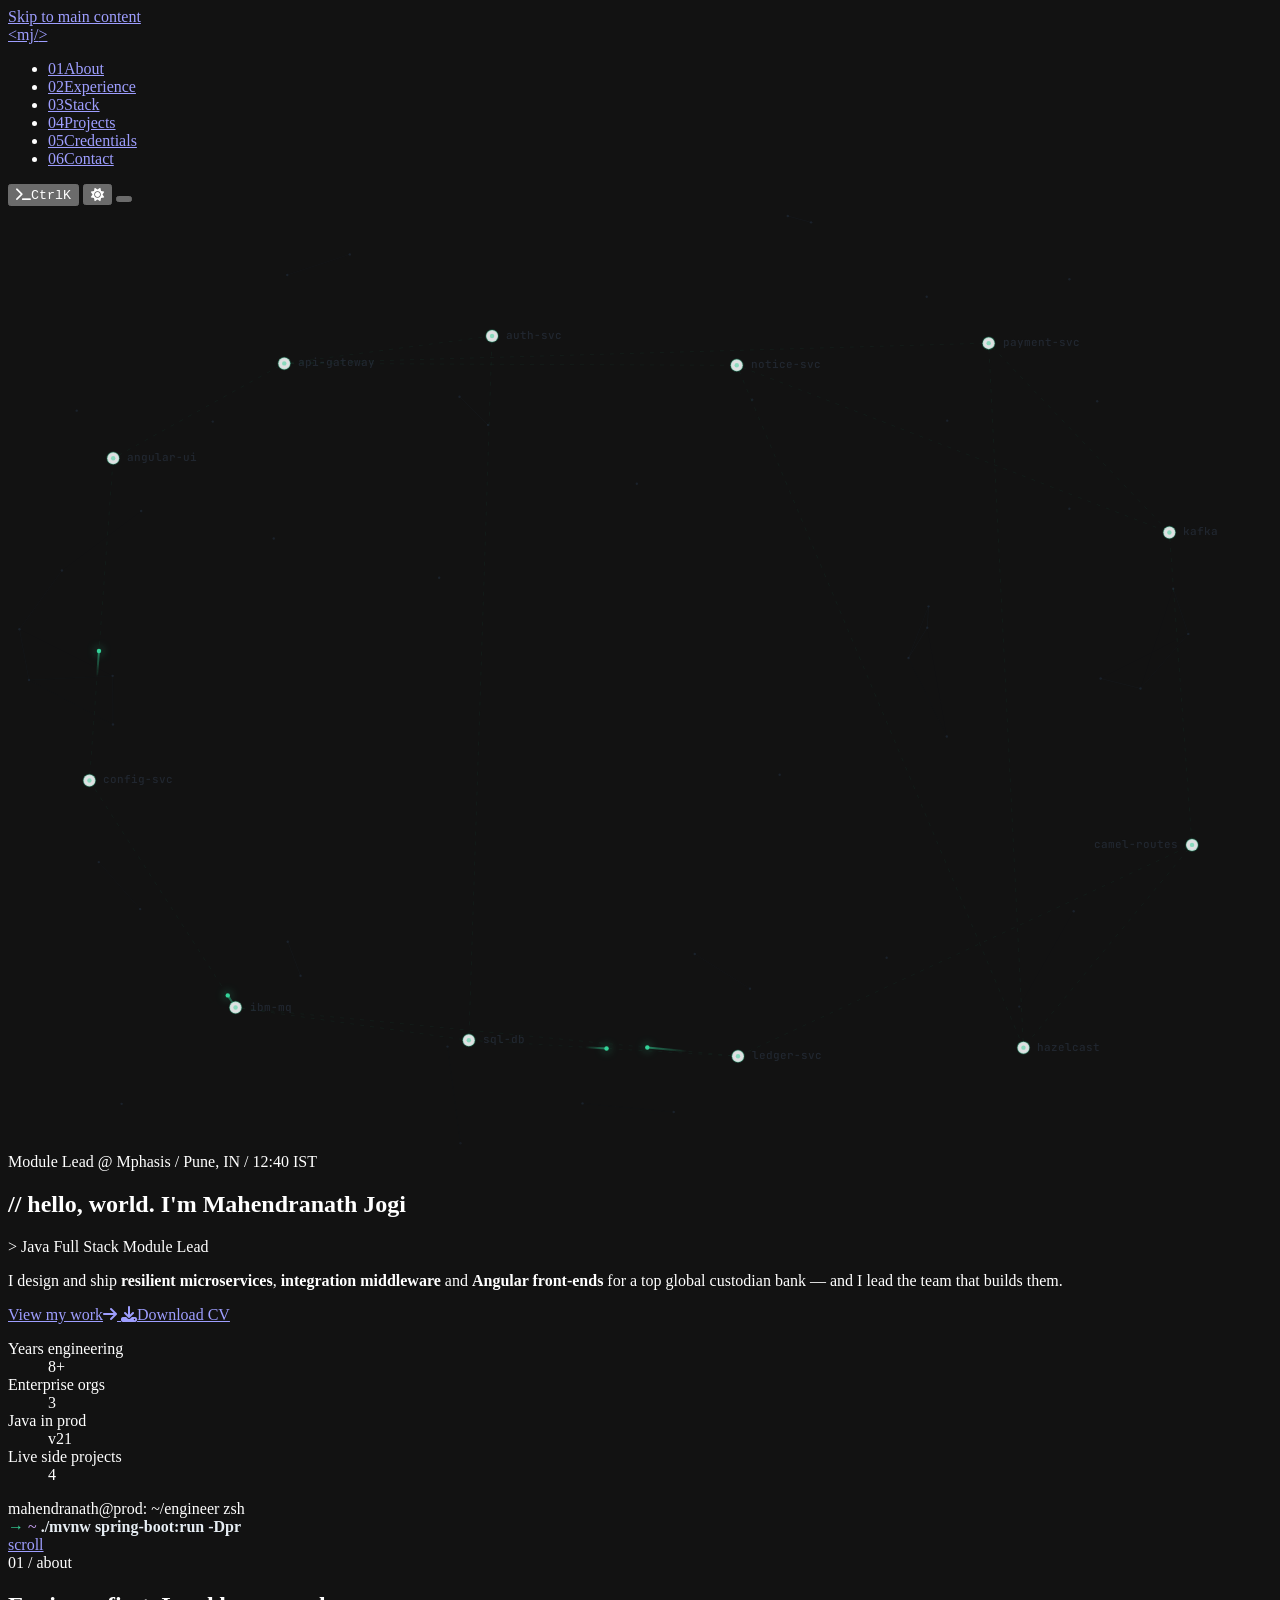
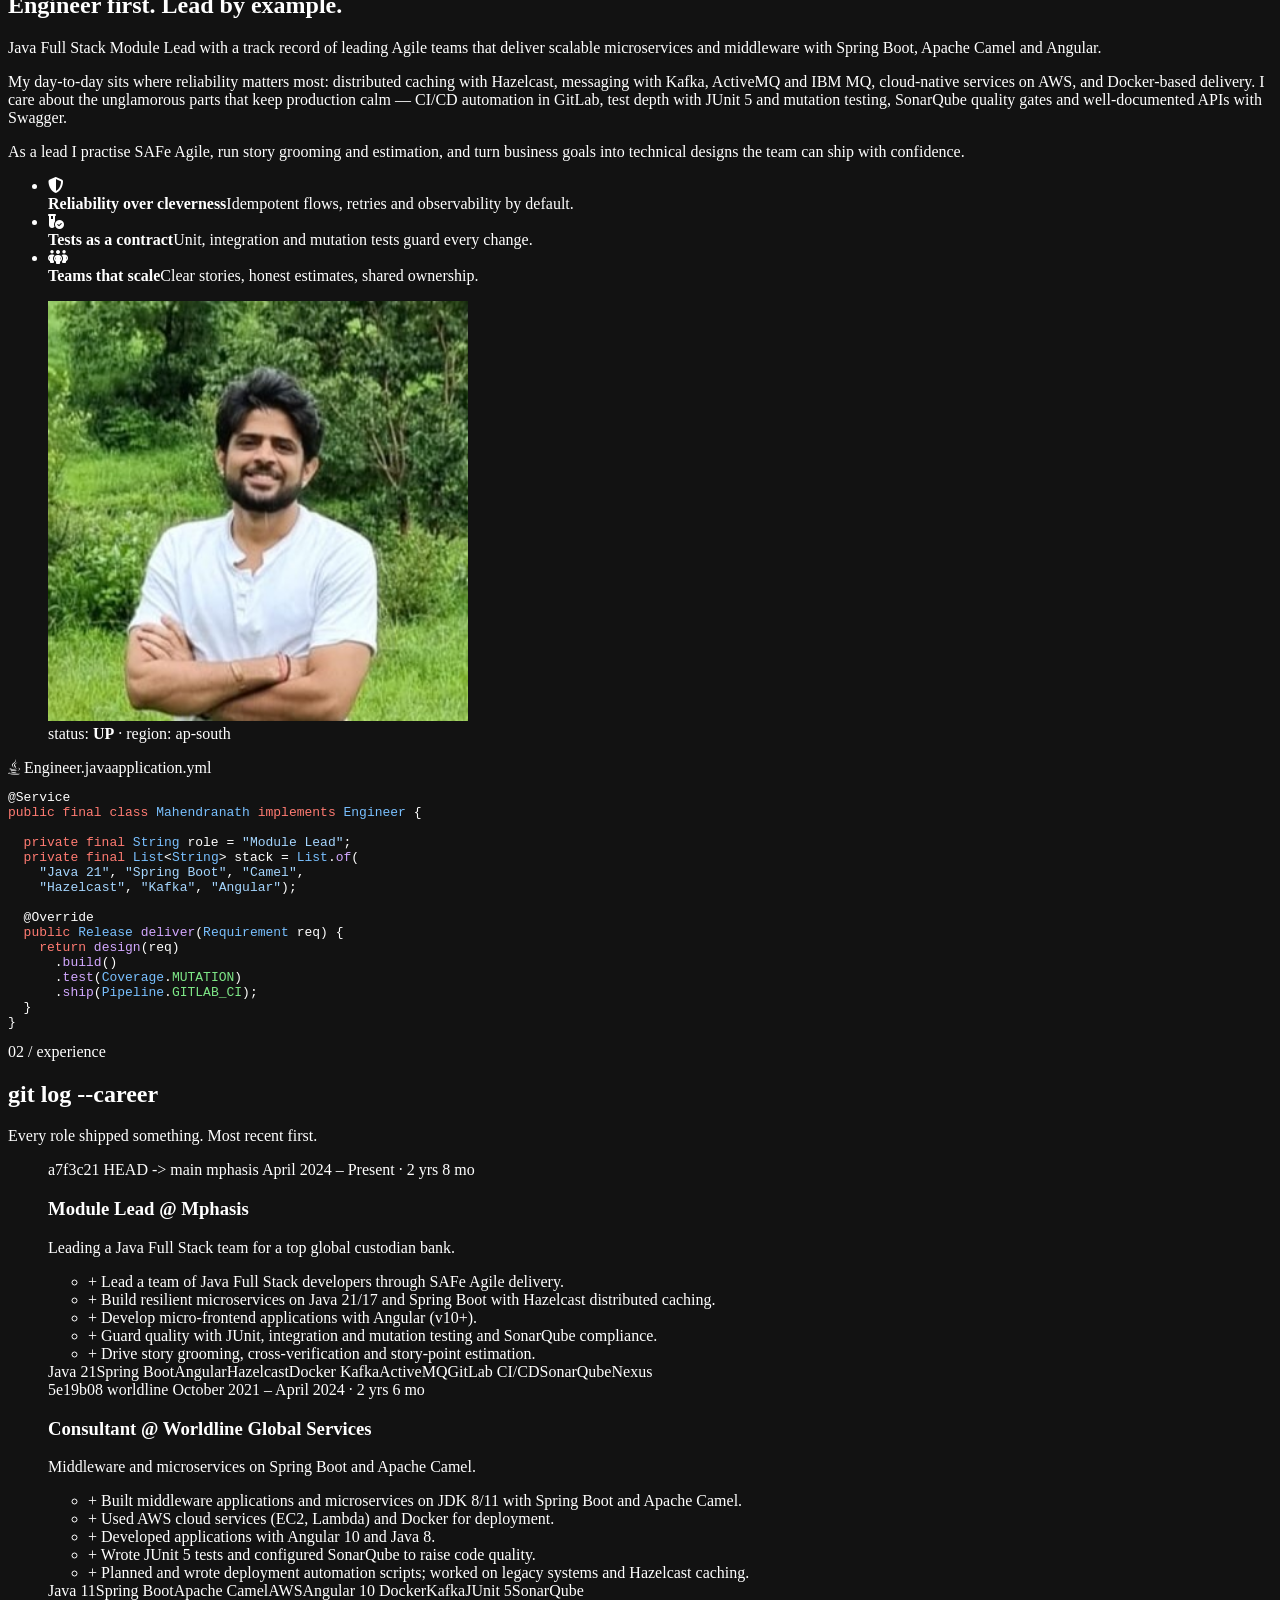
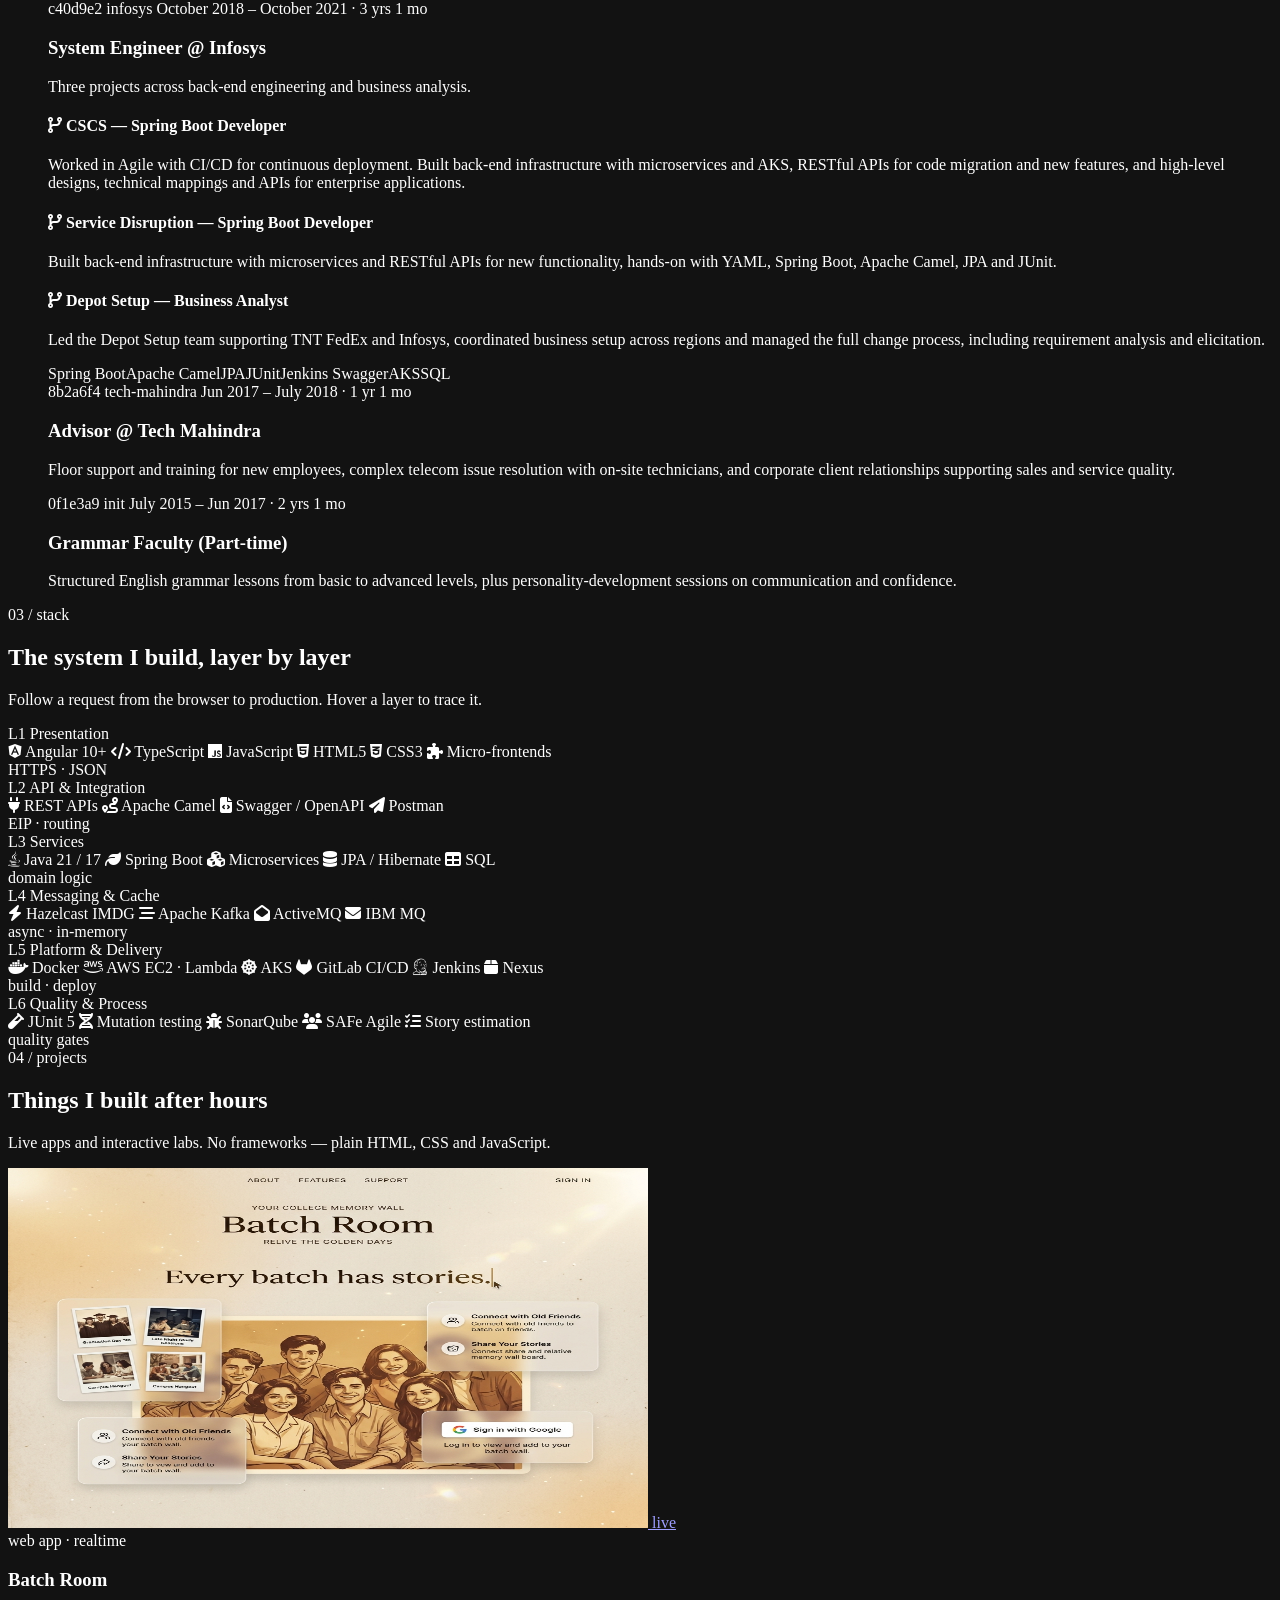
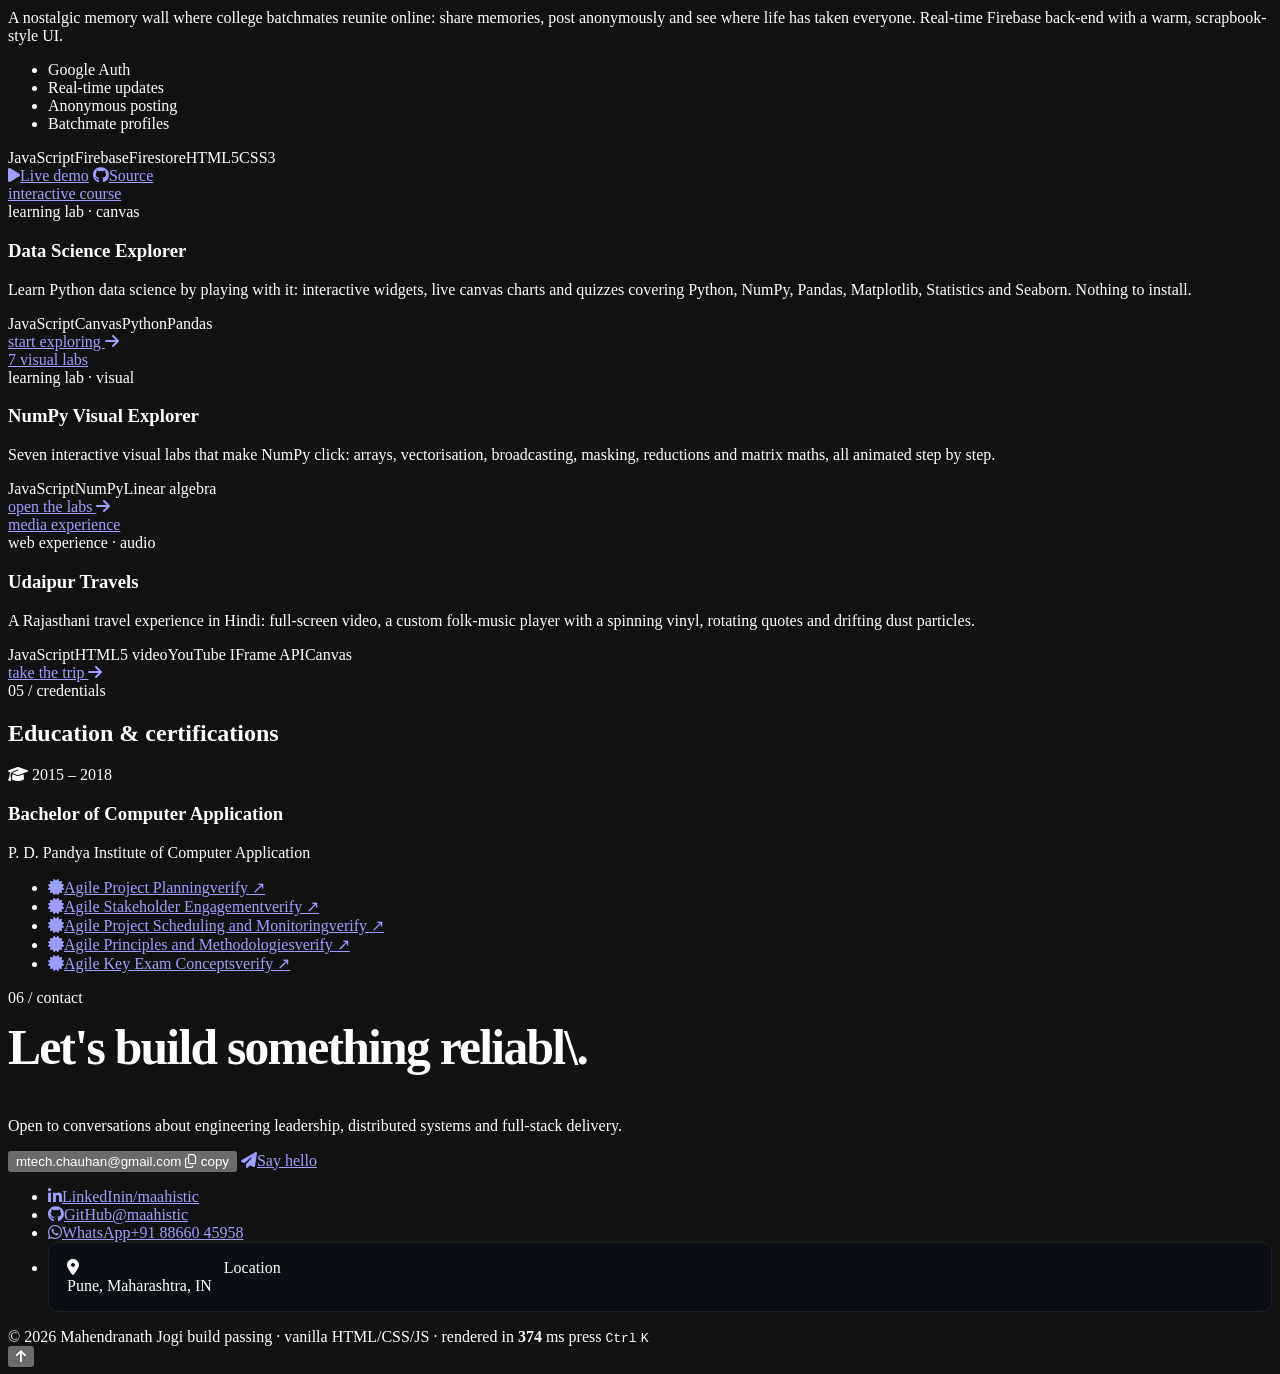
==== commit 02f7b269: "Update index.html" ====
--- a/index.html
+++ b/index.html
@@ -544,11 +544,11 @@
         <p>P. D. Pandya Institute of Computer Application</p>
       </article>
       <ul class="cert-list reveal">
-        <li><a href="https://skillsoft.digitalbadges-eu.skillsoft.com/ecf88052-d49c-4ae5-a763-962aa21e9500#acc.e431H7g6" target="_blank" rel="noopener noreferrer"><i class="fas fa-certificate" aria-hidden="true"></i><span>Agile Project Planning</span><span class="mono verify">verify ↗</span></a></li>
-        <li><a href="https://skillsoft.digitalbadges-eu.skillsoft.com/70e46211-7a68-497d-b35c-41dc779c098d#acc.S7fn3j0F" target="_blank" rel="noopener noreferrer"><i class="fas fa-certificate" aria-hidden="true"></i><span>Agile Stakeholder Engagement</span><span class="mono verify">verify ↗</span></a></li>
-        <li><a href="https://skillsoft.digitalbadges-eu.skillsoft.com/53c927ae-9352-409e-a8c0-97ca11d68c1d#acc.v7v7F8ex" target="_blank" rel="noopener noreferrer"><i class="fas fa-certificate" aria-hidden="true"></i><span>Agile Project Scheduling and Monitoring</span><span class="mono verify">verify ↗</span></a></li>
-        <li><a href="https://skillsoft.digitalbadges-eu.skillsoft.com/53c927ae-9352-409e-a8c0-97ca11d68c1d#acc.Z6W8CSLz" target="_blank" rel="noopener noreferrer"><i class="fas fa-certificate" aria-hidden="true"></i><span>Agile Principles and Methodologies</span><span class="mono verify">verify ↗</span></a></li>
-        <li><a href="https://skillsoft.digitalbadges-eu.skillsoft.com/4566a0ba-5591-4b6c-87fe-075d72b26c8b#acc.N8NktcI0" target="_blank" rel="noopener noreferrer"><i class="fas fa-certificate" aria-hidden="true"></i><span>Agile Key Exam Concepts</span><span class="mono verify">verify ↗</span></a></li>
+        <li><a href="https://skillsoft.digitalbadges-eu.skillsoft.com/ecf88052-d45c-4ae8-a783-962ba121e550#acc.eA51H7a6" target="_blank" rel="noopener noreferrer"><i class="fas fa-certificate" aria-hidden="true"></i><span>Agile Project Planning</span><span class="mono verify">verify ↗</span></a></li>
+        <li><a href="https://skillsoft.digitalbadges-eu.skillsoft.com/78e48211-7ab8-497d-b35c-41dc77fc098b#acc.R7tE6LWH" target="_blank" rel="noopener noreferrer"><i class="fas fa-certificate" aria-hidden="true"></i><span>Agile Stakeholder Engagement</span><span class="mono verify">verify ↗</span></a></li>
+        <li><a href="https://skillsoft.digitalbadges-eu.skillsoft.com/53c927de-3352-40bb-a8d8-97ce112d6bc5#acc.n57cTNex" target="_blank" rel="noopener noreferrer"><i class="fas fa-certificate" aria-hidden="true"></i><span>Agile Project Scheduling and Monitoring</span><span class="mono verify">verify ↗</span></a></li>
+        <li><a href="https://skillsoft.digitalbadges-eu.skillsoft.com/53c927de-3352-40bb-a8d8-97ce112d6bc5#acc.2Xm3CSLz" target="_blank" rel="noopener noreferrer"><i class="fas fa-certificate" aria-hidden="true"></i><span>Agile Principles and Methodologies</span><span class="mono verify">verify ↗</span></a></li>
+        <li><a href="https://skillsoft.digitalbadges-eu.skillsoft.com/4546a0ba-3586-4bdc-87f6-875d72b26f8b#acc.MB6V1dJ0" target="_blank" rel="noopener noreferrer"><i class="fas fa-certificate" aria-hidden="true"></i><span>Agile Key Exam Concepts</span><span class="mono verify">verify ↗</span></a></li>
       </ul>
     </div>
   </div>
--- a/assets/styles/styles.css
+++ b/assets/styles/styles.css
@@ -1,284 +1,1950 @@
-﻿/* ===================================================================== Design tokens ===================================================================== */ :root { --bg: #07090d; --bg-2: #0b0f15; --surface: rgba(255, 255, 255, 0.025); --surface-2: rgba(255, 255, 255, 0.05); --border: rgba(255, 255, 255, 0.08); --border-strong: rgba(255, 255, 255, 0.16); --text: #e6edf3; --text-2: #b4bfcc; --muted: #7d8590; --accent: #34d399; --accent-rgb: 52, 211, 153; --blue: #60a5fa; --blue-rgb: 96, 165, 250; --amber: #fbbf24; --pink: #f472b6; --violet: #a78bfa; --red: #f87171; --grid: rgba(255, 255, 255, 0.035); --shadow: 0 30px 80px -30px rgba(0, 0, 0, 0.8); --glow: 0 0 0 1px rgba(var(--accent-rgb), 0.25), 0 10px 40px -10px rgba(var(--accent-rgb), 0.35); --code-bg: #0a0e14; --font: 'Inter', system-ui, -apple-system, 'Segoe UI', Roboto, sans-serif; --mono: 'JetBrains Mono', ui-monospace, 'SFMono-Regular', Consolas, 'Liberation Mono', monospace; --radius: 16px; --radius-sm: 10px; --nav-h: 68px; --ease: cubic-bezier(0.22, 1, 0.36, 1); color-scheme: dark; }
-[data-theme="light"] { --bg: #f6f7f9; --bg-2: #eef1f5; --surface: rgba(255, 255, 255, 0.7); --surface-2: rgba(15, 23, 42, 0.04); --border: rgba(15, 23, 42, 0.09); --border-strong: rgba(15, 23, 42, 0.18); --text: #0b1220; --text-2: #334155; --muted: #64748b; --accent: #059669; --accent-rgb: 5, 150, 105; --blue: #2563eb; --blue-rgb: 37, 99, 235; --amber: #b45309; --pink: #db2777; --violet: #7c3aed; --red: #dc2626; --grid: rgba(15, 23, 42, 0.05); --shadow: 0 30px 60px -30px rgba(15, 23, 42, 0.25); --code-bg: #0d1117; color-scheme: light; }
-/* ===================================================================== Base ===================================================================== */ *, *::before, *::after { box-sizing: border-box; margin: 0; padding: 0; }
-html { scroll-behavior: smooth; scroll-padding-top: calc(var(--nav-h) + 16px); }
-body { font-family: var(--font); background: var(--bg); color: var(--text); line-height: 1.65; font-size: 16px; -webkit-font-smoothing: antialiased; overflow-x: hidden; transition: background-color 0.4s var(--ease), color 0.4s var(--ease); }
-/* blueprint grid */ body::before { content: ''; position: fixed; inset: 0; z-index: -2; background-image: linear-gradient(var(--grid) 1px, transparent 1px), linear-gradient(90deg, var(--grid) 1px, transparent 1px); background-size: 56px 56px; mask-image: radial-gradient(ellipse 90% 70% at 50% 0%, #000 40%, transparent 100%); -webkit-mask-image: radial-gradient(ellipse 90% 70% at 50% 0%, #000 40%, transparent 100%); pointer-events: none; }
-img { max-width: 100%; display: block; }
-a { color: inherit; text-decoration: none; }
-button { font: inherit; color: inherit; background: none; border: 0; cursor: pointer; }
-ul, ol { list-style: none; }
-kbd { font-family: var(--mono); font-size: 0.7rem; padding: 2px 6px; border: 1px solid var(--border-strong); border-bottom-width: 2px; border-radius: 5px; background: var(--surface-2); color: var(--text-2); }
-::selection { background: rgba(var(--accent-rgb), 0.3); color: var(--text); }
-:focus-visible { outline: 2px solid var(--accent); outline-offset: 3px; border-radius: 6px; }
-.mono { font-family: var(--mono); }
-.container { width: min(1180px, 100% - 48px); margin-inline: auto; }
-.skip-link { position: fixed; top: -60px; left: 16px; z-index: 1000; padding: 10px 16px; border-radius: 8px; background: var(--accent); color: #04120c; font-weight: 600; transition: top 0.2s; }
-.skip-link:focus { top: 12px; }
-/* ===================================================================== Global effects ===================================================================== */ .scroll-progress { position: fixed; top: 0; left: 0; right: 0; height: 2px; z-index: 300; }
-.scroll-progress span { display: block; height: 100%; width: 100%; transform-origin: 0 50%; transform: scaleX(0); background: linear-gradient(90deg, var(--accent), var(--blue), var(--violet)); box-shadow: 0 0 12px rgba(var(--accent-rgb), 0.7); }
-.cursor-glow { position: fixed; top: 0; left: 0; z-index: -1; width: 520px; height: 520px; margin: -260px 0 0 -260px; border-radius: 50%; background: radial-gradient(circle, rgba(var(--accent-rgb), 0.08), transparent 65%); pointer-events: none; transform: translate3d(-1000px, -1000px, 0); transition: opacity 0.3s; }
-[data-theme="light"] .cursor-glow { background: radial-gradient(circle, rgba(var(--blue-rgb), 0.08), transparent 65%); }
-.pulse-dot { position: relative; display: inline-block; width: 8px; height: 8px; border-radius: 50%; background: var(--accent); flex-shrink: 0; }
-.pulse-dot::after { content: ''; position: absolute; inset: 0; border-radius: 50%; background: var(--accent); animation: ping 2s var(--ease) infinite; }
-@keyframes ping { 0% { transform: scale(1); opacity: 0.8; } 100% { transform: scale(3); opacity: 0; } }
-/* spotlight that follows the cursor inside cards */ .spotlight { position: relative; isolation: isolate; }
-.spotlight::before { content: ''; position: absolute; inset: 0; z-index: -1; border-radius: inherit; pointer-events: none; opacity: 0; background: radial-gradient( 420px circle at var(--mx, 50%) var(--my, 50%), rgba(var(--accent-rgb), 0.09), transparent 45% ); transition: opacity 0.35s; }
-.spotlight::after { content: ''; position: absolute; inset: -1px; z-index: -1; border-radius: inherit; pointer-events: none; opacity: 0; padding: 1px; background: radial-gradient( 260px circle at var(--mx, 50%) var(--my, 50%), rgba(var(--accent-rgb), 0.7), transparent 60% ); -webkit-mask: linear-gradient(#000 0 0) content-box, linear-gradient(#000 0 0); -webkit-mask-composite: xor; mask-composite: exclude; transition: opacity 0.35s; }
-.spotlight:hover::before, .spotlight:hover::after { opacity: 1; }
-/* reveal on scroll / / uses translate so it never fights hover/tilt transforms */ .reveal { opacity: 0; translate: 0 28px; }
-.reveal.revealed { animation: reveal-in 0.9s var(--ease) var(--d, 0s) both; }
-@keyframes reveal-in { from { opacity: 0; translate: 0 28px; } to { opacity: 1; translate: 0 0; } }
-/* ===================================================================== Buttons & chips ===================================================================== */ .btn { display: inline-flex; align-items: center; gap: 10px; height: 48px; padding: 0 22px; border-radius: 12px; font-weight: 600; font-size: 0.95rem; letter-spacing: -0.01em; border: 1px solid transparent; transition: transform 0.25s var(--ease), box-shadow 0.25s var(--ease), background 0.25s, border-color 0.25s; will-change: transform; }
-.btn i { font-size: 0.85em; transition: transform 0.25s var(--ease); }
-.btn:hover i.fa-arrow-right { transform: translateX(4px); }
-.btn-primary { background: var(--accent); color: #04120c; box-shadow: 0 10px 30px -10px rgba(var(--accent-rgb), 0.6), inset 0 1px 0 rgba(255, 255, 255, 0.35); }
-[data-theme="light"] .btn-primary { color: #fff; }
-.btn-primary:hover { box-shadow: 0 16px 40px -10px rgba(var(--accent-rgb), 0.8), inset 0 1px 0 rgba(255, 255, 255, 0.35); }
-.btn-ghost { border-color: var(--border-strong); background: var(--surface); color: var(--text); backdrop-filter: blur(8px); }
-.btn-ghost:hover { border-color: var(--accent); color: var(--accent); }
-.btn-sm { height: 40px; padding: 0 16px; font-size: 0.85rem; border-radius: 10px; }
-.chips { display: flex; flex-wrap: wrap; gap: 6px; }
-.chips span { font-family: var(--mono); font-size: 0.72rem; padding: 4px 10px; border-radius: 999px; border: 1px solid var(--border); background: var(--surface-2); color: var(--text-2); transition: border-color 0.2s, color 0.2s; }
-.chips span:hover { border-color: rgba(var(--accent-rgb), 0.5); color: var(--accent); }
-.icon-btn { width: 40px; height: 40px; border-radius: 10px; display: grid; place-items: center; border: 1px solid var(--border); background: var(--surface); color: var(--text-2); transition: color 0.2s, border-color 0.2s, transform 0.2s; }
-.icon-btn:hover { color: var(--accent); border-color: rgba(var(--accent-rgb), 0.5); }
-/* ===================================================================== Navigation ===================================================================== */ .nav { position: fixed; inset: 0 0 auto; z-index: 200; height: var(--nav-h); transition: transform 0.4s var(--ease), background 0.3s, border-color 0.3s; border-bottom: 1px solid transparent; }
-.nav.scrolled { background: color-mix(in srgb, var(--bg) 72%, transparent); backdrop-filter: blur(14px) saturate(140%); -webkit-backdrop-filter: blur(14px) saturate(140%); border-bottom-color: var(--border); }
-.nav.hidden { transform: translateY(-100%); }
-.nav-inner { height: 100%; width: min(1240px, 100% - 40px); margin-inline: auto; display: flex; align-items: center; gap: 24px; }
-.brand { font-family: var(--mono); font-weight: 700; font-size: 1.15rem; letter-spacing: -0.02em; }
-.brand-bracket { color: var(--muted); transition: color 0.3s; }
-.brand-slash { color: var(--accent); }
-.brand:hover .brand-bracket { color: var(--accent); }
-.nav-links { display: flex; gap: 4px; margin-left: auto; }
-.nav-links a { position: relative; display: flex; align-items: baseline; gap: 6px; padding: 8px 12px; border-radius: 8px; font-size: 0.88rem; font-weight: 500; color: var(--text-2); transition: color 0.2s, background 0.2s; }
-.nav-idx { font-family: var(--mono); font-size: 0.68rem; color: var(--accent); opacity: 0.8; }
-.nav-links a:hover { color: var(--text); background: var(--surface-2); }
-.nav-links a.active { color: var(--text); }
-.nav-links a.active::after { content: ''; position: absolute; left: 12px; right: 12px; bottom: 2px; height: 2px; border-radius: 2px; background: var(--accent); box-shadow: 0 0 10px var(--accent); }
-.nav-actions { display: flex; align-items: center; gap: 8px; }
-.kbd-btn { display: flex; align-items: center; gap: 6px; height: 40px; padding: 0 10px; border: 1px solid var(--border); border-radius: 10px; background: var(--surface); color: var(--text-2); font-size: 0.8rem; transition: border-color 0.2s, color 0.2s; }
-.kbd-btn:hover { border-color: rgba(var(--accent-rgb), 0.5); color: var(--accent); }
-.kbd-btn i { margin-right: 2px; }
-.hamburger { display: none; flex-direction: column; align-items: center; justify-content: center; gap: 5px; }
-.hamburger span { display: block; width: 18px; height: 2px; border-radius: 2px; background: currentColor; transition: transform 0.3s var(--ease); }
-.hamburger[aria-expanded="true"] span:first-child { transform: translateY(3.5px) rotate(45deg); }
-.hamburger[aria-expanded="true"] span:last-child { transform: translateY(-3.5px) rotate(-45deg); }
-/* ===================================================================== Hero ===================================================================== */ .hero { position: relative; min-height: 100vh; min-height: 100svh; display: flex; align-items: center; padding: calc(var(--nav-h) + 40px) 0 90px; overflow: hidden; }
-.hero::after { content: ''; position: absolute; inset: auto 0 0; height: 180px; pointer-events: none; background: linear-gradient(transparent, var(--bg)); }
-.topology { position: absolute; inset: 0; width: 100%; height: 100%; z-index: 0; }
-.hero-grid { position: relative; z-index: 1; display: grid; grid-template-columns: 1.08fr 0.92fr; gap: 56px; align-items: center; pointer-events: none; }
-.hero-grid > * { pointer-events: auto; }
-.status-pill { display: inline-flex; flex-wrap: wrap; align-items: center; gap: 10px; padding: 7px 14px; border-radius: 999px; border: 1px solid var(--border); background: var(--surface); backdrop-filter: blur(10px); font-size: 0.8rem; color: var(--text-2); animation: rise 0.9s var(--ease) both; }
-.status-pill .sep { color: var(--muted); opacity: 0.6; }
-.hero-title { margin: 26px 0 14px; line-height: 1.02; animation: rise 0.9s 0.1s var(--ease) both; }
-.hero-hello { display: block; font-size: 0.95rem; font-weight: 500; color: var(--accent); margin-bottom: 14px; letter-spacing: 0; }
-.hero-name { display: block; font-size: clamp(2.6rem, 6.2vw, 5rem); font-weight: 800; letter-spacing: -0.045em; background: linear-gradient(180deg, var(--text) 30%, color-mix(in srgb, var(--text) 55%, transparent)); -webkit-background-clip: text; background-clip: text; color: transparent; }
-.hero-role { font-size: clamp(1rem, 1.9vw, 1.25rem); color: var(--text-2); min-height: 1.8em; animation: rise 0.9s 0.2s var(--ease) both; }
-.hero-role .prompt { color: var(--accent); }
-#typed-text { color: var(--text); }
-.caret { display: inline-block; width: 0.6em; height: 1.15em; margin-left: 2px; vertical-align: -0.2em; background: var(--accent); animation: blink 1.05s steps(1) infinite; }
-@keyframes blink { 50% { opacity: 0; } }
-.hero-desc { max-width: 560px; margin: 20px 0 32px; font-size: 1.08rem; color: var(--text-2); animation: rise 0.9s 0.3s var(--ease) both; }
-.hero-desc strong { color: var(--text); font-weight: 600; }
-.hero-cta { display: flex; flex-wrap: wrap; gap: 12px; animation: rise 0.9s 0.35s var(--ease) both; }
-.hero-stats { display: grid; grid-template-columns: repeat(4, auto); justify-content: start; gap: 34px; margin-top: 48px; padding-top: 26px; border-top: 1px dashed var(--border-strong); animation: rise 0.9s 0.4s var(--ease) both; }
-.stat { display: flex; flex-direction: column-reverse; }
-.stat dd { font-size: 1.9rem; font-weight: 800; letter-spacing: -0.03em; color: var(--text); line-height: 1.1; }
-.stat dt { font-size: 0.75rem; color: var(--muted); margin-top: 6px; text-transform: uppercase; letter-spacing: 0.08em; }
-@keyframes rise { from { opacity: 0; transform: translateY(24px); } to { opacity: 1; transform: none; } }
-.scroll-hint { position: absolute; z-index: 2; left: 50%; bottom: 26px; transform: translateX(-50%); display: flex; flex-direction: column; align-items: center; gap: 8px; font-size: 0.7rem; letter-spacing: 0.2em; text-transform: uppercase; color: var(--muted); }
-.scroll-line { position: relative; width: 1px; height: 42px; background: var(--border-strong); overflow: hidden; }
-.scroll-line::after { content: ''; position: absolute; left: 0; top: -50%; width: 100%; height: 50%; background: var(--accent); animation: drip 1.8s var(--ease) infinite; }
-@keyframes drip { to { top: 100%; } }
-/* ===================================================================== Terminal ===================================================================== */ .terminal { border-radius: var(--radius); overflow: hidden; background: color-mix(in srgb, var(--code-bg) 88%, transparent); backdrop-filter: blur(16px); border: 1px solid rgba(255, 255, 255, 0.09); box-shadow: var(--shadow), 0 0 0 1px rgba(0, 0, 0, 0.4), 0 0 80px -30px rgba(var(--accent-rgb), 0.35); color: #c9d1d9; transform: perspective(1200px) rotateY(-6deg) rotateX(2deg); transition: transform 0.6s var(--ease); }
-.terminal:hover, .terminal:focus-within { transform: perspective(1200px) rotateY(0) rotateX(0); }
-.term-bar { display: flex; align-items: center; gap: 8px; padding: 12px 14px; background: rgba(255, 255, 255, 0.03); border-bottom: 1px solid rgba(255, 255, 255, 0.07); }
-.dot { width: 12px; height: 12px; border-radius: 50%; }
-.dot.red { background: #ff5f57; }
-.dot.amber { background: #febc2e; }
-.dot.green { background: #28c840; }
-.term-title { flex: 1; text-align: center; font-size: 0.75rem; color: #7d8590; }
-.term-badge { font-size: 0.66rem; padding: 2px 8px; border-radius: 6px; background: rgba(255, 255, 255, 0.06); color: #7d8590; }
-.term-body { height: 380px; padding: 16px 18px; overflow-y: auto; overscroll-behavior: contain; font-size: 0.8rem; line-height: 1.7; cursor: text; scrollbar-width: thin; scrollbar-color: rgba(255, 255, 255, 0.15) transparent; }
-.term-output .line { white-space: pre-wrap; word-break: break-word; min-height: 1.7em; }
-.term-input { display: flex; gap: 8px; align-items: center; }
-.term-input[hidden] { display: none; }
-.term-input input { flex: 1; min-width: 0; background: none; border: 0; outline: none; font: inherit; color: #e6edf3; caret-color: #34d399; }
-.term-input input::placeholder { color: #484f58; }
-.prompt-label { white-space: nowrap; color: #7d8590; }
-.ps1-user { color: #34d399; } .ps1-host { color: #60a5fa; } .ps1-path { color: #a78bfa; }
-.t-dim { color: #6e7681; } .t-ok { color: #34d399; } .t-info { color: #60a5fa; } .t-warn { color: #fbbf24; } .t-err { color: #f87171; } .t-str { color: #a5d6ff; } .t-key { color: #7ee787; } .t-num { color: #79c0ff; } .t-acc { color: #d2a8ff; } .t-b { color: #e6edf3; font-weight: 700; }
-.term-output a { color: #60a5fa; text-decoration: underline; text-underline-offset: 3px; }
-/* ===================================================================== Sections ===================================================================== */ .section { position: relative; padding: 120px 0; }
-.section-head { margin-bottom: 56px; max-width: 760px; }
-.section-idx { display: inline-flex; align-items: center; gap: 10px; font-size: 0.78rem; color: var(--accent); letter-spacing: 0.06em; text-transform: lowercase; }
-.section-idx::before { content: ''; width: 28px; height: 1px; background: var(--accent); }
-.section-head h2, .contact-panel h2 { margin-top: 14px; font-size: clamp(2rem, 4.2vw, 3.1rem); font-weight: 800; letter-spacing: -0.035em; line-height: 1.1; }
-.section-sub { margin-top: 14px; color: var(--muted); font-size: 1.05rem; }
-/* ===================================================================== About ===================================================================== */ .about-grid { display: grid; grid-template-columns: 1.1fr 0.9fr; gap: 64px; align-items: start; }
-.about-text p { color: var(--text-2); margin-bottom: 18px; }
-.about-text .lead { font-size: 1.3rem; line-height: 1.55; color: var(--text); letter-spacing: -0.01em; }
-.hl { color: var(--accent); font-weight: 600; }
-.principles { display: grid; gap: 12px; margin-top: 30px; }
-.principles li { display: flex; gap: 16px; align-items: flex-start; padding: 16px 18px; border-radius: var(--radius-sm); border: 1px solid var(--border); background: var(--surface); transition: border-color 0.3s, transform 0.3s var(--ease); }
-.principles li:hover { border-color: rgba(var(--accent-rgb), 0.4); transform: translateX(6px); }
-.principles i { width: 38px; height: 38px; flex-shrink: 0; display: grid; place-items: center; border-radius: 10px; color: var(--accent); background: rgba(var(--accent-rgb), 0.1); }
-.principles strong { display: block; font-size: 0.98rem; }
-.principles span { font-size: 0.88rem; color: var(--muted); }
-.about-side { display: grid; gap: 20px; }
-.portrait { position: relative; overflow: hidden; border-radius: var(--radius); border: 1px solid var(--border); aspect-ratio: 16 / 11; }
-.portrait img { width: 100%; height: 100%; object-fit: cover; object-position: 50% 30%; filter: saturate(0.9) contrast(1.05); transition: transform 0.8s var(--ease), filter 0.5s; }
-.portrait:hover img { transform: scale(1.04); filter: saturate(1.05); }
-.portrait::before { content: ''; position: absolute; inset: 0; z-index: 1; pointer-events: none; background: linear-gradient(180deg, transparent 55%, rgba(0, 0, 0, 0.65)), repeating-linear-gradient(0deg, rgba(0, 0, 0, 0.08) 0 1px, transparent 1px 3px); }
-.portrait-scan { position: absolute; left: 0; right: 0; top: 0; height: 30%; z-index: 1; pointer-events: none; background: linear-gradient(180deg, transparent, rgba(var(--accent-rgb), 0.22), transparent); animation: scan 5s linear infinite; }
-@keyframes scan { from { transform: translateY(-100%); } to { transform: translateY(380%); } }
-.portrait figcaption { position: absolute; left: 14px; bottom: 12px; z-index: 2; display: flex; align-items: center; gap: 8px; font-size: 0.74rem; color: #d0d7de; padding: 5px 10px; border-radius: 8px; background: rgba(0, 0, 0, 0.45); backdrop-filter: blur(6px); }
-.portrait figcaption b { color: #34d399; }
-.code-card { border-radius: var(--radius); overflow: hidden; background: var(--code-bg); border: 1px solid rgba(255, 255, 255, 0.08); }
-.code-tabs { display: flex; font-size: 0.74rem; border-bottom: 1px solid rgba(255, 255, 255, 0.07); background: rgba(255, 255, 255, 0.02); }
-.code-tabs .tab { padding: 10px 16px; color: #6e7681; border-right: 1px solid rgba(255, 255, 255, 0.06); }
-.code-tabs .tab.active { color: #e6edf3; background: var(--code-bg); box-shadow: inset 0 2px 0 #34d399; }
-.code-tabs .fa-java { color: #f89820; margin-right: 4px; }
-.code { padding: 18px 20px; font-size: 0.78rem; line-height: 1.75; color: #c9d1d9; overflow-x: auto; counter-reset: ln; }
-.c-ann { color: #fbbf24; } .c-kw { color: #ff7b72; } .c-type { color: #79c0ff; } .c-str { color: #a5d6ff; } .c-fn { color: #d2a8ff; } .c-const { color: #7ee787; }
-/* ===================================================================== Experience - git log ===================================================================== */ .gitlog-wrap { position: relative; }
-.gitlog { display: grid; gap: 26px; }
-.gitlog-rail { position: absolute; top: 8px; bottom: 8px; left: 11px; width: 2px; background: var(--border); border-radius: 2px; overflow: hidden; }
-.gitlog-fill { position: absolute; inset: 0; transform-origin: top; transform: scaleY(var(--progress, 0)); background: linear-gradient(180deg, var(--accent), var(--blue)); box-shadow: 0 0 12px var(--accent); }
-.commit { position: relative; padding-left: 52px; }
-.commit-node { position: absolute; left: 4px; top: 28px; width: 16px; height: 16px; border-radius: 50%; background: var(--bg); border: 2px solid var(--muted); transition: border-color 0.4s, box-shadow 0.4s, background 0.4s; }
-.commit.revealed .commit-node { border-color: var(--accent); }
-.commit-node.head { border-color: var(--accent); background: var(--accent); box-shadow: 0 0 0 5px rgba(var(--accent-rgb), 0.18), 0 0 20px var(--accent); }
-.commit-node.minor { width: 12px; height: 12px; left: 6px; }
-.commit-card { padding: 26px 28px; border-radius: var(--radius); border: 1px solid var(--border); background: var(--surface); transition: border-color 0.3s, transform 0.4s var(--ease); }
-.commit-card:hover { border-color: var(--border-strong); transform: translateY(-3px); }
-.commit-card.compact { padding: 20px 24px; }
-.commit-card.compact p { color: var(--text-2); font-size: 0.93rem; }
-.commit-meta { display: flex; flex-wrap: wrap; align-items: center; gap: 8px; font-size: 0.74rem; margin-bottom: 12px; }
-.hash { color: var(--amber); }
-.ref { padding: 2px 8px; border-radius: 6px; border: 1px solid var(--border-strong); color: var(--text-2); }
-.ref-head { border-color: rgba(var(--accent-rgb), 0.5); color: var(--accent); background: rgba(var(--accent-rgb), 0.08); }
-.commit-date { margin-left: auto; color: var(--muted); }
-.commit-card h3 { font-size: 1.3rem; letter-spacing: -0.02em; }
-.commit-card h3 .at { color: var(--muted); font-weight: 500; }
-.commit-msg { color: var(--text-2); margin: 4px 0 14px; }
-.diff { display: grid; gap: 6px; margin-bottom: 18px; padding: 14px 16px; border-radius: var(--radius-sm); background: var(--surface-2); border: 1px solid var(--border); font-size: 0.92rem; color: var(--text-2); }
-.diff li { display: flex; gap: 10px; }
-.plus { font-family: var(--mono); color: var(--accent); font-weight: 700; }
-.subprojects { display: grid; grid-template-columns: repeat(3, 1fr); gap: 12px; margin-bottom: 18px; }
-.subprojects > div { padding: 14px 16px; border-radius: var(--radius-sm); background: var(--surface-2); border: 1px solid var(--border); }
-.subprojects h4 { font-size: 0.78rem; color: var(--blue); margin-bottom: 8px; font-weight: 600; }
-.subprojects p { font-size: 0.87rem; color: var(--text-2); }
-/* ===================================================================== Stack - architecture ===================================================================== */ .arch { position: relative; display: grid; gap: 14px; }
-.arch-flow { position: absolute; top: 24px; bottom: 24px; left: 37px; width: 2px; transform: translateX(-50%); background: repeating-linear-gradient(180deg, var(--border-strong) 0 6px, transparent 6px 12px); z-index: 0; }
-.arch-pulse { position: absolute; left: 50%; width: 10px; height: 60px; transform: translateX(-50%); border-radius: 10px; background: linear-gradient(180deg, transparent, var(--accent), transparent); filter: drop-shadow(0 0 8px var(--accent)); animation: flow 3.6s linear infinite; }
-@keyframes flow { from { top: -60px; } to { top: 100%; } }
-.layer { position: relative; z-index: 1; display: grid; grid-template-columns: 220px 1fr auto; align-items: center; gap: 24px; padding: 18px 22px; border-radius: var(--radius); border: 1px solid var(--border); background: color-mix(in srgb, var(--bg) 82%, transparent); backdrop-filter: blur(10px); transition: border-color 0.3s, box-shadow 0.3s, transform 0.4s var(--ease); }
-.layer:hover, .layer.active { border-color: rgba(var(--accent-rgb), 0.55); box-shadow: var(--glow); transform: scale(1.01); }
-.layer-label { font-size: 0.86rem; font-weight: 700; color: var(--text); display: flex; align-items: center; gap: 10px; }
-.layer-no { display: grid; place-items: center; width: 30px; height: 30px; border-radius: 8px; font-size: 0.72rem; color: var(--accent); background: rgba(var(--accent-rgb), 0.1); border: 1px solid rgba(var(--accent-rgb), 0.3); }
-.layer-body { display: flex; flex-wrap: wrap; gap: 8px; }
-.node { display: inline-flex; align-items: center; gap: 8px; padding: 7px 12px; border-radius: 9px; font-size: 0.86rem; font-weight: 500; border: 1px solid var(--border); background: var(--surface-2); color: var(--text-2); transition: transform 0.25s var(--ease), border-color 0.25s, color 0.25s, background 0.25s; }
-.node i { color: var(--muted); transition: color 0.25s; }
-.node.primary { border-color: rgba(var(--blue-rgb), 0.4); color: var(--text); }
-.node.primary i { color: var(--blue); }
-.node:hover { transform: translateY(-2px); border-color: var(--accent); color: var(--text); background: rgba(var(--accent-rgb), 0.08); }
-.node:hover i { color: var(--accent); }
-.layer-proto { font-size: 0.7rem; color: var(--muted); padding: 4px 10px; border-radius: 6px; border: 1px dashed var(--border-strong); white-space: nowrap; }
-.layer.active .layer-proto { color: var(--accent); border-color: rgba(var(--accent-rgb), 0.5); }
-/* ===================================================================== Projects ===================================================================== */ .projects { display: grid; grid-template-columns: repeat(3, 1fr); gap: 22px; }
-.project { display: flex; flex-direction: column; border-radius: var(--radius); border: 1px solid var(--border); overflow: hidden; background: var(--surface); transform-style: preserve-3d; transition: border-color 0.3s, box-shadow 0.4s var(--ease), transform 0.4s var(--ease); }
-.project:hover { border-color: var(--border-strong); box-shadow: var(--shadow); }
-.project.featured { grid-column: 1 / -1; flex-direction: row; }
-.project.featured .project-visual { flex: 1.15; aspect-ratio: auto; min-height: 340px; }
-.project.featured .project-body { flex: 1; padding: 34px; }
-.project.featured h3 { font-size: 1.8rem; }
-.project-visual { position: relative; display: block; aspect-ratio: 16 / 9; overflow: hidden; background: var(--bg-2); border-bottom: 1px solid var(--border); }
-.project.featured .project-visual { border-bottom: 0; border-right: 1px solid var(--border); }
-.project-visual img { width: 100%; height: 100%; object-fit: cover; object-position: top; transition: transform 1.2s var(--ease); }
-.project:hover .project-visual img { transform: scale(1.05); }
-.visual-chip { position: absolute; top: 14px; left: 14px; z-index: 2; display: inline-flex; align-items: center; gap: 8px; font-size: 0.7rem; padding: 4px 10px; border-radius: 999px; background: rgba(0, 0, 0, 0.55); color: #e6edf3; backdrop-filter: blur(6px); border: 1px solid rgba(255, 255, 255, 0.12); }
-.project-body { display: flex; flex-direction: column; gap: 12px; padding: 24px; flex: 1; }
-.project-kind { font-size: 0.72rem; color: var(--accent); text-transform: uppercase; letter-spacing: 0.08em; }
-.project h3 { font-size: 1.3rem; letter-spacing: -0.02em; }
-.project p { color: var(--text-2); font-size: 0.93rem; }
-.features { display: grid; grid-template-columns: repeat(2, auto); justify-content: start; gap: 6px 22px; font-size: 0.8rem; color: var(--text-2); }
-.features li::before { content: '✓ '; color: var(--accent); }
-.project-links { display: flex; gap: 10px; margin-top: auto; padding-top: 6px; }
-.link-arrow { margin-top: auto; display: inline-flex; align-items: center; gap: 8px; font-size: 0.84rem; color: var(--accent); }
-.link-arrow i { transition: transform 0.25s var(--ease); }
-.link-arrow:hover i { transform: translateX(5px); }
-/* generated visuals */ .gen { display: grid; place-items: center; }
-.gen-charts { background: radial-gradient(circle at 30% 20%, rgba(var(--blue-rgb), 0.25), transparent 60%), #0b1020; }
-.bars { display: flex; align-items: flex-end; gap: 10px; height: 55%; }
-.bars i { width: 18px; border-radius: 5px 5px 2px 2px; background: linear-gradient(180deg, #60a5fa, #a78bfa); animation: bar 2.8s var(--ease) infinite alternate; box-shadow: 0 0 18px -4px rgba(96, 165, 250, 0.7); transform-origin: bottom; }
-.bars i:nth-child(1) { height: 38%; animation-delay: -0.2s; } .bars i:nth-child(2) { height: 55%; animation-delay: -0.8s; } .bars i:nth-child(3) { height: 42%; animation-delay: -1.4s; } .bars i:nth-child(4) { height: 80%; animation-delay: -0.5s; } .bars i:nth-child(5) { height: 64%; animation-delay: -1.9s; } .bars i:nth-child(6) { height: 95%; animation-delay: -1.1s; } .bars i:nth-child(7) { height: 50%; animation-delay: -2.3s; } .bars i:nth-child(8) { height: 72%; animation-delay: -0.3s; }
-@keyframes bar { 0% { transform: scaleY(0.55); } 100% { transform: scaleY(1); } }
-.gen-matrix { background: radial-gradient(circle at 70% 30%, rgba(var(--accent-rgb), 0.2), transparent 60%), #07130f; }
-.matrix { display: grid; grid-template-columns: repeat(8, 22px); gap: 6px; }
-.matrix i { width: 22px; height: 22px; border-radius: 5px; background: rgba(52, 211, 153, 0.12); border: 1px solid rgba(52, 211, 153, 0.25); transition: background 0.5s, box-shadow 0.5s, transform 0.5s var(--ease); }
-.matrix i.on { background: #34d399; box-shadow: 0 0 14px #34d399; transform: scale(0.85); }
-.gen-dunes { background: linear-gradient(180deg, #2a0f2e 0%, #7a2e3a 45%, #f08a4b 100%); place-items: initial; }
-.sun { position: absolute; left: 50%; top: 28%; width: 110px; height: 110px; margin-left: -55px; border-radius: 50%; background: radial-gradient(circle, #ffe7a3, #ffb347 60%, transparent 70%); box-shadow: 0 0 80px 20px rgba(255, 179, 71, 0.5); animation: sunrise 6s var(--ease) infinite alternate; }
-@keyframes sunrise { from { transform: translateY(14px); } to { transform: translateY(-8px); } }
-.dune { position: absolute; left: -10%; right: -10%; border-radius: 50% 50% 0 0; }
-.dune.d1 { bottom: -38%; height: 70%; background: #b4532a; animation: sway 9s ease-in-out infinite alternate; }
-.dune.d2 { bottom: -45%; height: 75%; left: -30%; right: 20%; background: #6b2a1d; animation: sway 7s ease-in-out infinite alternate-reverse; }
-@keyframes sway { from { transform: translateX(-3%); } to { transform: translateX(3%); } }
-/* ===================================================================== Credentials ===================================================================== */ .cred-grid { display: grid; grid-template-columns: 0.8fr 1.2fr; gap: 22px; align-items: stretch; }
-.edu-card { padding: 32px; border-radius: var(--radius); border: 1px solid var(--border); background: var(--surface); display: flex; flex-direction: column; gap: 8px; overflow: hidden; }
-.edu-icon { font-size: 2rem; color: var(--accent); margin-bottom: 18px; }
-.edu-years { font-size: 0.8rem; color: var(--muted); }
-.edu-card h3 { font-size: 1.4rem; letter-spacing: -0.02em; }
-.edu-card p { color: var(--text-2); }
-.cert-list { display: grid; gap: 10px; }
-.cert-list a { display: flex; align-items: center; gap: 14px; padding: 16px 20px; border-radius: var(--radius-sm); border: 1px solid var(--border); background: var(--surface); font-weight: 500; transition: border-color 0.25s, transform 0.3s var(--ease), background 0.25s; }
-.cert-list a i { color: var(--amber); }
-.cert-list a .verify { margin-left: auto; white-space: nowrap; font-size: 0.74rem; color: var(--muted); transition: color 0.25s; }
-.cert-list a:hover { border-color: rgba(var(--accent-rgb), 0.5); transform: translateX(6px); background: var(--surface-2); }
-.cert-list a:hover .verify { color: var(--accent); }
-/* ===================================================================== Contact ===================================================================== */ .contact-panel { padding: 64px; border-radius: 24px; text-align: center; overflow: hidden; border: 1px solid var(--border); background: radial-gradient(600px circle at 50% -20%, rgba(var(--accent-rgb), 0.16), transparent 60%), var(--surface); }
-.contact-panel .section-idx { justify-content: center; }
-.contact-panel .section-sub { max-width: 560px; margin-inline: auto; }
-.contact-cta { display: flex; flex-wrap: wrap; justify-content: center; gap: 12px; margin: 36px 0 40px; }
-.email-copy { display: inline-flex; align-items: center; gap: 14px; height: 48px; padding: 0 8px 0 20px; border-radius: 12px; border: 1px solid var(--border-strong); background: var(--bg-2); font-size: 0.95rem; transition: border-color 0.25s; }
-.email-copy:hover { border-color: var(--accent); }
-.copy-state { font-size: 0.75rem; padding: 6px 10px; border-radius: 8px; background: var(--surface-2); color: var(--muted); }
-.email-copy.copied .copy-state { color: var(--accent); background: rgba(var(--accent-rgb), 0.12); }
-.contact-links { display: grid; grid-template-columns: repeat(4, 1fr); gap: 12px; text-align: left; }
-.contact-links a, .contact-static { display: grid; grid-template-columns: auto 1fr; grid-template-rows: auto auto; column-gap: 12px; padding: 16px 18px; border-radius: var(--radius-sm); border: 1px solid var(--border); background: var(--bg-2); transition: border-color 0.25s, transform 0.3s var(--ease); }
-.contact-links a:hover { border-color: rgba(var(--accent-rgb), 0.5); transform: translateY(-3px); }
-.contact-links i { grid-row: span 2; align-self: center; font-size: 1.25rem; color: var(--accent); width: 26px; text-align: center; }
-.contact-links span:not(.mono) { font-weight: 600; font-size: 0.92rem; }
-.contact-links .mono { font-size: 0.74rem; color: var(--muted); overflow: hidden; text-overflow: ellipsis; white-space: nowrap; }
-/* ===================================================================== Footer, to-top, toast ===================================================================== */ .footer { border-top: 1px solid var(--border); padding: 28px 0; }
-.footer-inner { display: flex; flex-wrap: wrap; align-items: center; justify-content: space-between; gap: 14px; font-size: 0.76rem; color: var(--muted); }
-.footer-build { display: inline-flex; align-items: center; gap: 10px; }
-.footer-build b { color: var(--accent); font-weight: 500; }
-.to-top { position: fixed; right: 22px; bottom: 22px; z-index: 150; opacity: 0; transform: translateY(16px); pointer-events: none; background: color-mix(in srgb, var(--bg) 80%, transparent); backdrop-filter: blur(10px); transition: opacity 0.3s, transform 0.3s var(--ease), color 0.2s, border-color 0.2s; }
-.to-top.visible { opacity: 1; transform: none; pointer-events: auto; }
-.toast { position: fixed; left: 50%; bottom: 28px; z-index: 500; transform: translate(-50%, 20px); opacity: 0; pointer-events: none; padding: 10px 16px; border-radius: 10px; font-size: 0.82rem; background: var(--code-bg); color: #e6edf3; border: 1px solid rgba(var(--accent-rgb), 0.5); box-shadow: var(--shadow); transition: opacity 0.3s, transform 0.3s var(--ease); }
-.toast.show { opacity: 1; transform: translate(-50%, 0); }
-/* ===================================================================== Command palette ===================================================================== */ .palette { position: fixed; inset: 0; z-index: 400; display: grid; place-items: start center; padding-top: 14vh; }
-.palette[hidden] { display: none; }
-.palette-backdrop { position: absolute; inset: 0; background: rgba(2, 4, 8, 0.6); backdrop-filter: blur(6px); animation: fade 0.2s ease; }
-.palette-box { position: relative; width: min(620px, 100% - 32px); overflow: hidden; border-radius: 16px; border: 1px solid var(--border-strong); background: color-mix(in srgb, var(--bg-2) 94%, transparent); box-shadow: 0 40px 100px -20px rgba(0, 0, 0, 0.7); animation: pop 0.25s var(--ease); }
-@keyframes fade { from { opacity: 0; } }
-@keyframes pop { from { opacity: 0; transform: translateY(-10px) scale(0.98); } }
-.palette-search { display: flex; align-items: center; gap: 12px; padding: 16px 18px; border-bottom: 1px solid var(--border); color: var(--muted); }
-.palette-search input { flex: 1; background: none; border: 0; outline: none; font: inherit; font-size: 1rem; color: var(--text); }
-.palette-list { max-height: 360px; overflow-y: auto; padding: 8px; }
-.palette-group { padding: 10px 12px 4px; font-family: var(--mono); font-size: 0.68rem; text-transform: uppercase; letter-spacing: 0.1em; color: var(--muted); }
-.palette-item { display: flex; align-items: center; gap: 12px; padding: 10px 12px; border-radius: 10px; cursor: pointer; color: var(--text-2); font-size: 0.92rem; }
-.palette-item i { width: 18px; text-align: center; color: var(--muted); }
-.palette-item .hint { margin-left: auto; font-family: var(--mono); font-size: 0.7rem; color: var(--muted); }
-.palette-item[aria-selected="true"] { background: rgba(var(--accent-rgb), 0.1); color: var(--text); }
-.palette-item[aria-selected="true"] i { color: var(--accent); }
-.palette-empty { padding: 24px; text-align: center; color: var(--muted); font-size: 0.9rem; }
-/* ===================================================================== Responsive ===================================================================== */ @media (max-width: 1100px) { .nav-idx { display: none; } .hero-grid { grid-template-columns: 1fr; gap: 48px; } .terminal, .terminal:hover, .terminal:focus-within { transform: none; } .about-grid { grid-template-columns: 1fr; gap: 40px; } .about-side { grid-template-columns: 1fr 1fr; } .portrait { aspect-ratio: auto; } .projects { grid-template-columns: 1fr 1fr; } .contact-links { grid-template-columns: 1fr 1fr; } .subprojects { grid-template-columns: 1fr; } }
-@media (max-width: 860px) { .nav-links { position: fixed; top: var(--nav-h); left: 0; right: 0; flex-direction: column; gap: 2px; padding: 12px 20px 20px; background: color-mix(in srgb, var(--bg) 96%, transparent); backdrop-filter: blur(16px); border-bottom: 1px solid var(--border); transform: translateY(-12px); opacity: 0; pointer-events: none; transition: opacity 0.25s, transform 0.3s var(--ease); } .nav-links.open { transform: none; opacity: 1; pointer-events: auto; } .nav-links a { padding: 12px; font-size: 1rem; } .nav-links a.active::after { display: none; } .nav-idx { display: inline; } .nav-actions { margin-left: auto; } .kbd-btn kbd { display: none; } .hamburger { display: flex; } .nav.menu-open { background: var(--bg); border-bottom-color: var(--border); } .section { padding: 90px 0; } .layer { grid-template-columns: 1fr; gap: 12px; } .layer-proto { justify-self: start; } .project.featured { flex-direction: column; } .project.featured .project-visual { min-height: 0; aspect-ratio: 16 / 9; border-right: 0; border-bottom: 1px solid var(--border); } .project.featured .project-body { padding: 24px; } .cred-grid { grid-template-columns: 1fr; } .commit-date { margin-left: 0; width: 100%; } }
-@media (max-width: 640px) { .container { width: calc(100% - 32px); } .hero { padding-top: calc(var(--nav-h) + 24px); } .hero-stats { grid-template-columns: repeat(2, auto); gap: 22px 40px; } .pill-role { display: none; } .term-body { height: 320px; font-size: 0.72rem; } .about-side { grid-template-columns: 1fr; } .projects { grid-template-columns: 1fr; } .contact-panel { padding: 40px 20px; } .contact-links { grid-template-columns: 1fr; } .email-copy { font-size: 0.82rem; } .commit { padding-left: 36px; } .gitlog-rail { left: 7px; } .commit-node { left: 0; } .commit-node.minor { left: 2px; } .commit-card { padding: 20px; } .features { grid-template-columns: 1fr; } .footer-inner { justify-content: center; text-align: center; } .footer-hint { display: none; } .scroll-hint { display: none; } }
-@media (hover: none) { .cursor-glow { display: none; } }
-@media (prefers-reduced-motion: reduce) { html { scroll-behavior: auto; } *, *::before, *::after { animation-duration: 0.01ms !important; animation-iteration-count: 1 !important; transition-duration: 0.01ms !important; } .reveal { opacity: 1; translate: none; } .cursor-glow { display: none; } }+/* =====================================================================
+Design tokens
+===================================================================== */
+:root {
+--bg: #07090d;
+--bg-2: #0b0f15;
+--surface: rgba(255, 255, 255, 0.025);
+--surface-2: rgba(255, 255, 255, 0.05);
+--border: rgba(255, 255, 255, 0.08);
+--border-strong: rgba(255, 255, 255, 0.16);
+--text: #e6edf3;
+--text-2: #b4bfcc;
+--muted: #7d8590;
+--accent: #34d399;
+--accent-rgb: 52, 211, 153;
+--blue: #60a5fa;
+--blue-rgb: 96, 165, 250;
+--amber: #fbbf24;
+--pink: #f472b6;
+--violet: #a78bfa;
+--red: #f87171;
+--grid: rgba(255, 255, 255, 0.035);
+--shadow: 0 30px 80px -30px rgba(0, 0, 0, 0.8);
+--glow: 0 0 0 1px rgba(var(--accent-rgb), 0.25), 0 10px 40px -10px rgba(var(--accent-rgb), 0.35);
+--code-bg: #0a0e14;
+--font: 'Inter', system-ui, -apple-system, 'Segoe UI', Roboto, sans-serif;
+--mono: 'JetBrains Mono', ui-monospace, 'SFMono-Regular', Consolas, 'Liberation Mono', monospace;
+--radius: 16px;
+--radius-sm: 10px;
+--nav-h: 68px;
+--ease: cubic-bezier(0.22, 1, 0.36, 1);
+color-scheme: dark;
+}
+​[data-theme="light"] {
+--bg: #f6f7f9;
+--bg-2: #eef1f5;
+--surface: rgba(255, 255, 255, 0.7);
+--surface-2: rgba(15, 23, 42, 0.04);
+--border: rgba(15, 23, 42, 0.09);
+--border-strong: rgba(15, 23, 42, 0.18);
+--text: #0b1220;
+--text-2: #334155;
+--muted: #64748b;
+--accent: #059669;
+--accent-rgb: 5, 150, 105;
+--blue: #2563eb;
+--blue-rgb: 37, 99, 235;
+--amber: #b45309;
+--pink: #db2777;
+--violet: #7c3aed;
+--red: #dc2626;
+--grid: rgba(15, 23, 42, 0.05);
+--shadow: 0 30px 60px -30px rgba(15, 23, 42, 0.25);
+--code-bg: #0d1117;
+color-scheme: light;
+}
+​/* =====================================================================
+Base
+===================================================================== */
+*, *::before, *::after {
+box-sizing: border-box;
+margin: 0;
+padding: 0;
+}
+​html {
+scroll-behavior: smooth;
+scroll-padding-top: calc(var(--nav-h) + 16px);
+}
+​body {
+font-family: var(--font);
+background: var(--bg);
+color: var(--text);
+line-height: 1.65;
+font-size: 16px;
+-webkit-font-smoothing: antialiased;
+overflow-x: hidden;
+transition: background-color 0.4s var(--ease), color 0.4s var(--ease);
+}
+​/* blueprint grid */
+body::before {
+content: '';
+position: fixed;
+inset: 0;
+z-index: -2;
+background-image:
+linear-gradient(var(--grid) 1px, transparent 1px),
+linear-gradient(90deg, var(--grid) 1px, transparent 1px);
+background-size: 56px 56px;
+mask-image: radial-gradient(ellipse 90% 70% at 50% 0%, #000 40%, transparent 100%);
+-webkit-mask-image: radial-gradient(ellipse 90% 70% at 50% 0%, #000 40%, transparent 100%);
+pointer-events: none;
+}
+​img {
+max-width: 100%;
+display: block;
+}
+​a {
+color: inherit;
+text-decoration: none;
+}
+​button {
+font: inherit;
+color: inherit;
+background: none;
+border: 0;
+cursor: pointer;
+}
+​ul, ol {
+list-style: none;
+}
+​kbd {
+font-family: var(--mono);
+font-size: 0.7rem;
+padding: 2px 6px;
+border: 1px solid var(--border-strong);
+border-bottom-width: 2px;
+border-radius: 5px;
+background: var(--surface-2);
+color: var(--text-2);
+}
+​::selection {
+background: rgba(var(--accent-rgb), 0.3);
+color: var(--text);
+}
+​:focus-visible {
+outline: 2px solid var(--accent);
+outline-offset: 3px;
+border-radius: 6px;
+}
+​.mono {
+font-family: var(--mono);
+}
+​.container {
+width: min(1180px, 100% - 48px);
+margin-inline: auto;
+}
+​.skip-link {
+position: fixed;
+top: -60px;
+left: 16px;
+z-index: 1000;
+padding: 10px 16px;
+border-radius: 8px;
+background: var(--accent);
+color: #04120c;
+font-weight: 600;
+transition: top 0.2s;
+}
+​.skip-link:focus {
+top: 12px;
+}
+​/* =====================================================================
+Global effects
+===================================================================== */
+.scroll-progress {
+position: fixed;
+top: 0;
+left: 0;
+right: 0;
+height: 2px;
+z-index: 300;
+}
+​.scroll-progress span {
+display: block;
+height: 100%;
+width: 100%;
+transform-origin: 0 50%;
+transform: scaleX(0);
+background: linear-gradient(90deg, var(--accent), var(--blue), var(--violet));
+box-shadow: 0 0 12px rgba(var(--accent-rgb), 0.7);
+}
+​.cursor-glow {
+position: fixed;
+top: 0;
+left: 0;
+z-index: -1;
+width: 520px;
+height: 520px;
+margin: -260px 0 0 -260px;
+border-radius: 50%;
+background: radial-gradient(circle, rgba(var(--accent-rgb), 0.08), transparent 65%);
+pointer-events: none;
+transform: translate3d(-1000px, -1000px, 0);
+transition: opacity 0.3s;
+}
+​[data-theme="light"] .cursor-glow {
+background: radial-gradient(circle, rgba(var(--blue-rgb), 0.08), transparent 65%);
+}
+​.pulse-dot {
+position: relative;
+display: inline-block;
+width: 8px;
+height: 8px;
+border-radius: 50%;
+background: var(--accent);
+flex-shrink: 0;
+}
+​.pulse-dot::after {
+content: '';
+position: absolute;
+inset: 0;
+border-radius: 50%;
+background: var(--accent);
+animation: ping 2s var(--ease) infinite;
+}
+​@keyframes ping {
+0% {
+transform: scale(1);
+opacity: 0.8;
+}
+100% {
+transform: scale(3);
+opacity: 0;
+}
+}
+​/* spotlight that follows the cursor inside cards */
+.spotlight {
+position: relative;
+isolation: isolate;
+}
+​.spotlight::before {
+content: '';
+position: absolute;
+inset: 0;
+z-index: -1;
+border-radius: inherit;
+pointer-events: none;
+opacity: 0;
+background: radial-gradient(
+420px circle at var(--mx, 50%) var(--my, 50%),
+rgba(var(--accent-rgb), 0.09),
+transparent 45%
+);
+transition: opacity 0.35s;
+}
+​.spotlight::after {
+content: '';
+position: absolute;
+inset: -1px;
+z-index: -1;
+border-radius: inherit;
+pointer-events: none;
+opacity: 0;
+padding: 1px;
+background: radial-gradient(
+260px circle at var(--mx, 50%) var(--my, 50%),
+rgba(var(--accent-rgb), 0.7),
+transparent 60%
+);
+-webkit-mask: linear-gradient(#000 0 0) content-box, linear-gradient(#000 0 0);
+-webkit-mask-composite: xor;
+mask-composite: exclude;
+transition: opacity 0.35s;
+}
+​.spotlight:hover::before,
+.spotlight:hover::after {
+opacity: 1;
+}
+​/* reveal on scroll /
+/ uses translate so it never fights hover/tilt transforms */
+.reveal {
+opacity: 0;
+translate: 0 28px;
+}
+​.reveal.revealed {
+animation: reveal-in 0.9s var(--ease) var(--d, 0s) both;
+}
+​@keyframes reveal-in {
+from {
+opacity: 0;
+translate: 0 28px;
+}
+to {
+opacity: 1;
+translate: 0 0;
+}
+}
+​/* =====================================================================
+Buttons & chips
+===================================================================== */
+.btn {
+display: inline-flex;
+align-items: center;
+gap: 10px;
+height: 48px;
+padding: 0 22px;
+border-radius: 12px;
+font-weight: 600;
+font-size: 0.95rem;
+letter-spacing: -0.01em;
+border: 1px solid transparent;
+transition: transform 0.25s var(--ease), box-shadow 0.25s var(--ease), background 0.25s, border-color 0.25s;
+will-change: transform;
+}
+​.btn i {
+font-size: 0.85em;
+transition: transform 0.25s var(--ease);
+}
+​.btn:hover i.fa-arrow-right {
+transform: translateX(4px);
+}
+​.btn-primary {
+background: var(--accent);
+color: #04120c;
+box-shadow: 0 10px 30px -10px rgba(var(--accent-rgb), 0.6), inset 0 1px 0 rgba(255, 255, 255, 0.35);
+}
+​[data-theme="light"] .btn-primary {
+color: #fff;
+}
+​.btn-primary:hover {
+box-shadow: 0 16px 40px -10px rgba(var(--accent-rgb), 0.8), inset 0 1px 0 rgba(255, 255, 255, 0.35);
+}
+​.btn-ghost {
+border-color: var(--border-strong);
+background: var(--surface);
+color: var(--text);
+backdrop-filter: blur(8px);
+}
+​.btn-ghost:hover {
+border-color: var(--accent);
+color: var(--accent);
+}
+​.btn-sm {
+height: 40px;
+padding: 0 16px;
+font-size: 0.85rem;
+border-radius: 10px;
+}
+​.chips {
+display: flex;
+flex-wrap: wrap;
+gap: 6px;
+}
+​.chips span {
+font-family: var(--mono);
+font-size: 0.72rem;
+padding: 4px 10px;
+border-radius: 999px;
+border: 1px solid var(--border);
+background: var(--surface-2);
+color: var(--text-2);
+transition: border-color 0.2s, color 0.2s;
+}
+​.chips span:hover {
+border-color: rgba(var(--accent-rgb), 0.5);
+color: var(--accent);
+}
+​.icon-btn {
+width: 40px;
+height: 40px;
+border-radius: 10px;
+display: grid;
+place-items: center;
+border: 1px solid var(--border);
+background: var(--surface);
+color: var(--text-2);
+transition: color 0.2s, border-color 0.2s, transform 0.2s;
+}
+​.icon-btn:hover {
+color: var(--accent);
+border-color: rgba(var(--accent-rgb), 0.5);
+}
+​/* =====================================================================
+Navigation
+===================================================================== */
+.nav {
+position: fixed;
+inset: 0 0 auto;
+z-index: 200;
+height: var(--nav-h);
+transition: transform 0.4s var(--ease), background 0.3s, border-color 0.3s;
+border-bottom: 1px solid transparent;
+}
+​.nav.scrolled {
+background: color-mix(in srgb, var(--bg) 72%, transparent);
+backdrop-filter: blur(14px) saturate(140%);
+-webkit-backdrop-filter: blur(14px) saturate(140%);
+border-bottom-color: var(--border);
+}
+​.nav.hidden {
+transform: translateY(-100%);
+}
+​.nav-inner {
+height: 100%;
+width: min(1240px, 100% - 40px);
+margin-inline: auto;
+display: flex;
+align-items: center;
+gap: 24px;
+}
+​.brand {
+font-family: var(--mono);
+font-weight: 700;
+font-size: 1.15rem;
+letter-spacing: -0.02em;
+}
+​.brand-bracket {
+color: var(--muted);
+transition: color 0.3s;
+}
+​.brand-slash {
+color: var(--accent);
+}
+​.brand:hover .brand-bracket {
+color: var(--accent);
+}
+​.nav-links {
+display: flex;
+gap: 4px;
+margin-left: auto;
+}
+​.nav-links a {
+position: relative;
+display: flex;
+align-items: baseline;
+gap: 6px;
+padding: 8px 12px;
+border-radius: 8px;
+font-size: 0.88rem;
+font-weight: 500;
+color: var(--text-2);
+transition: color 0.2s, background 0.2s;
+}
+​.nav-idx {
+font-family: var(--mono);
+font-size: 0.68rem;
+color: var(--accent);
+opacity: 0.8;
+}
+​.nav-links a:hover {
+color: var(--text);
+background: var(--surface-2);
+}
+​.nav-links a.active {
+color: var(--text);
+}
+​.nav-links a.active::after {
+content: '';
+position: absolute;
+left: 12px;
+right: 12px;
+bottom: 2px;
+height: 2px;
+border-radius: 2px;
+background: var(--accent);
+box-shadow: 0 0 10px var(--accent);
+}
+​.nav-actions {
+display: flex;
+align-items: center;
+gap: 8px;
+}
+​.kbd-btn {
+display: flex;
+align-items: center;
+gap: 6px;
+height: 40px;
+padding: 0 10px;
+border: 1px solid var(--border);
+border-radius: 10px;
+background: var(--surface);
+color: var(--text-2);
+font-size: 0.8rem;
+transition: border-color 0.2s, color 0.2s;
+}
+​.kbd-btn:hover {
+border-color: rgba(var(--accent-rgb), 0.5);
+color: var(--accent);
+}
+​.kbd-btn i {
+margin-right: 2px;
+}
+​.hamburger {
+display: none;
+flex-direction: column;
+align-items: center;
+justify-content: center;
+gap: 5px;
+}
+​.hamburger span {
+display: block;
+width: 18px;
+height: 2px;
+border-radius: 2px;
+background: currentColor;
+transition: transform 0.3s var(--ease);
+}
+​.hamburger[aria-expanded="true"] span:first-child {
+transform: translateY(3.5px) rotate(45deg);
+}
+​.hamburger[aria-expanded="true"] span:last-child {
+transform: translateY(-3.5px) rotate(-45deg);
+}
+​/* =====================================================================
+Hero
+===================================================================== */
+.hero {
+position: relative;
+min-height: 100vh;
+min-height: 100svh;
+display: flex;
+align-items: center;
+padding: calc(var(--nav-h) + 40px) 0 90px;
+overflow: hidden;
+}
+​.hero::after {
+content: '';
+position: absolute;
+inset: auto 0 0;
+height: 180px;
+pointer-events: none;
+background: linear-gradient(transparent, var(--bg));
+}
+​.topology {
+position: absolute;
+inset: 0;
+width: 100%;
+height: 100%;
+z-index: 0;
+}
+​.hero-grid {
+position: relative;
+z-index: 1;
+display: grid;
+grid-template-columns: 1.08fr 0.92fr;
+gap: 56px;
+align-items: center;
+pointer-events: none;
+}
+​.hero-grid > * {
+pointer-events: auto;
+}
+​.status-pill {
+display: inline-flex;
+flex-wrap: wrap;
+align-items: center;
+gap: 10px;
+padding: 7px 14px;
+border-radius: 999px;
+border: 1px solid var(--border);
+background: var(--surface);
+backdrop-filter: blur(10px);
+font-size: 0.8rem;
+color: var(--text-2);
+animation: rise 0.9s var(--ease) both;
+}
+​.status-pill .sep {
+color: var(--muted);
+opacity: 0.6;
+}
+​.hero-title {
+margin: 26px 0 14px;
+line-height: 1.02;
+animation: rise 0.9s 0.1s var(--ease) both;
+}
+​.hero-hello {
+display: block;
+font-size: 0.95rem;
+font-weight: 500;
+color: var(--accent);
+margin-bottom: 14px;
+letter-spacing: 0;
+}
+​.hero-name {
+display: block;
+font-size: clamp(2.6rem, 6.2vw, 5rem);
+font-weight: 800;
+letter-spacing: -0.045em;
+background: linear-gradient(180deg, var(--text) 30%, color-mix(in srgb, var(--text) 55%, transparent));
+-webkit-background-clip: text;
+background-clip: text;
+color: transparent;
+}
+​.hero-role {
+font-size: clamp(1rem, 1.9vw, 1.25rem);
+color: var(--text-2);
+min-height: 1.8em;
+animation: rise 0.9s 0.2s var(--ease) both;
+}
+​.hero-role .prompt {
+color: var(--accent);
+}
+​#typed-text {
+color: var(--text);
+}
+​.caret {
+display: inline-block;
+width: 0.6em;
+height: 1.15em;
+margin-left: 2px;
+vertical-align: -0.2em;
+background: var(--accent);
+animation: blink 1.05s steps(1) infinite;
+}
+​@keyframes blink {
+50% {
+opacity: 0;
+}
+}
+​.hero-desc {
+max-width: 560px;
+margin: 20px 0 32px;
+font-size: 1.08rem;
+color: var(--text-2);
+animation: rise 0.9s 0.3s var(--ease) both;
+}
+​.hero-desc strong {
+color: var(--text);
+font-weight: 600;
+}
+​.hero-cta {
+display: flex;
+flex-wrap: wrap;
+gap: 12px;
+animation: rise 0.9s 0.35s var(--ease) both;
+}
+​.hero-stats {
+display: grid;
+grid-template-columns: repeat(4, auto);
+justify-content: start;
+gap: 34px;
+margin-top: 48px;
+padding-top: 26px;
+border-top: 1px dashed var(--border-strong);
+animation: rise 0.9s 0.4s var(--ease) both;
+}
+​.stat {
+display: flex;
+flex-direction: column-reverse;
+}
+​.stat dd {
+font-size: 1.9rem;
+font-weight: 800;
+letter-spacing: -0.03em;
+color: var(--text);
+line-height: 1.1;
+}
+​.stat dt {
+font-size: 0.75rem;
+color: var(--muted);
+margin-top: 6px;
+text-transform: uppercase;
+letter-spacing: 0.08em;
+}
+​@keyframes rise {
+from {
+opacity: 0;
+transform: translateY(24px);
+}
+to {
+opacity: 1;
+transform: none;
+}
+}
+​.scroll-hint {
+position: absolute;
+z-index: 2;
+left: 50%;
+bottom: 26px;
+transform: translateX(-50%);
+display: flex;
+flex-direction: column;
+align-items: center;
+gap: 8px;
+font-size: 0.7rem;
+letter-spacing: 0.2em;
+text-transform: uppercase;
+color: var(--muted);
+}
+​.scroll-line {
+position: relative;
+width: 1px;
+height: 42px;
+background: var(--border-strong);
+overflow: hidden;
+}
+​.scroll-line::after {
+content: '';
+position: absolute;
+left: 0;
+top: -50%;
+width: 100%;
+height: 50%;
+background: var(--accent);
+animation: drip 1.8s var(--ease) infinite;
+}
+​@keyframes drip {
+to {
+top: 100%;
+}
+}
+​/* =====================================================================
+Terminal
+===================================================================== */
+.terminal {
+border-radius: var(--radius);
+overflow: hidden;
+background: color-mix(in srgb, var(--code-bg) 88%, transparent);
+backdrop-filter: blur(16px);
+border: 1px solid rgba(255, 255, 255, 0.09);
+box-shadow: var(--shadow), 0 0 0 1px rgba(0, 0, 0, 0.4), 0 0 80px -30px rgba(var(--accent-rgb), 0.35);
+color: #c9d1d9;
+transform: perspective(1200px) rotateY(-6deg) rotateX(2deg);
+transition: transform 0.6s var(--ease);
+}
+​.terminal:hover,
+.terminal:focus-within {
+transform: perspective(1200px) rotateY(0) rotateX(0);
+}
+​.term-bar {
+display: flex;
+align-items: center;
+gap: 8px;
+padding: 12px 14px;
+background: rgba(255, 255, 255, 0.03);
+border-bottom: 1px solid rgba(255, 255, 255, 0.07);
+}
+​.dot {
+width: 12px;
+height: 12px;
+border-radius: 50%;
+}
+​.dot.red {
+background: #ff5f57;
+}
+​.dot.amber {
+background: #febc2e;
+}
+​.dot.green {
+background: #28c840;
+}
+​.term-title {
+flex: 1;
+text-align: center;
+font-size: 0.75rem;
+color: #7d8590;
+}
+​.term-badge {
+font-size: 0.66rem;
+padding: 2px 8px;
+border-radius: 6px;
+background: rgba(255, 255, 255, 0.06);
+color: #7d8590;
+}
+​.term-body {
+height: 380px;
+padding: 16px 18px;
+overflow-y: auto;
+overscroll-behavior: contain;
+font-size: 0.8rem;
+line-height: 1.7;
+cursor: text;
+scrollbar-width: thin;
+scrollbar-color: rgba(255, 255, 255, 0.15) transparent;
+}
+​.term-output .line {
+white-space: pre-wrap;
+word-break: break-word;
+min-height: 1.7em;
+}
+​.term-input {
+display: flex;
+gap: 8px;
+align-items: center;
+}
+​.term-input[hidden] {
+display: none;
+}
+​.term-input input {
+flex: 1;
+min-width: 0;
+background: none;
+border: 0;
+outline: none;
+font: inherit;
+color: #e6edf3;
+caret-color: #34d399;
+}
+​.term-input input::placeholder {
+color: #484f58;
+}
+​.prompt-label {
+white-space: nowrap;
+color: #7d8590;
+}
+​.ps1-user { color: #34d399; }
+.ps1-host { color: #60a5fa; }
+.ps1-path { color: #a78bfa; }
+​.t-dim { color: #6e7681; }
+.t-ok { color: #34d399; }
+.t-info { color: #60a5fa; }
+.t-warn { color: #fbbf24; }
+.t-err { color: #f87171; }
+.t-str { color: #a5d6ff; }
+.t-key { color: #7ee787; }
+.t-num { color: #79c0ff; }
+.t-acc { color: #d2a8ff; }
+.t-b { color: #e6edf3; font-weight: 700; }
+​.term-output a {
+color: #60a5fa;
+text-decoration: underline;
+text-underline-offset: 3px;
+}
+​/* =====================================================================
+Sections
+===================================================================== */
+.section {
+position: relative;
+padding: 120px 0;
+}
+​.section-head {
+margin-bottom: 56px;
+max-width: 760px;
+}
+​.section-idx {
+display: inline-flex;
+align-items: center;
+gap: 10px;
+font-size: 0.78rem;
+color: var(--accent);
+letter-spacing: 0.06em;
+text-transform: lowercase;
+}
+​.section-idx::before {
+content: '';
+width: 28px;
+height: 1px;
+background: var(--accent);
+}
+​.section-head h2,
+.contact-panel h2 {
+margin-top: 14px;
+font-size: clamp(2rem, 4.2vw, 3.1rem);
+font-weight: 800;
+letter-spacing: -0.035em;
+line-height: 1.1;
+}
+​.section-sub {
+margin-top: 14px;
+color: var(--muted);
+font-size: 1.05rem;
+}
+​/* =====================================================================
+About
+===================================================================== */
+.about-grid {
+display: grid;
+grid-template-columns: 1.1fr 0.9fr;
+gap: 64px;
+align-items: start;
+}
+​.about-text p {
+color: var(--text-2);
+margin-bottom: 18px;
+}
+​.about-text .lead {
+font-size: 1.3rem;
+line-height: 1.55;
+color: var(--text);
+letter-spacing: -0.01em;
+}
+​.hl {
+color: var(--accent);
+font-weight: 600;
+}
+​.principles {
+display: grid;
+gap: 12px;
+margin-top: 30px;
+}
+​.principles li {
+display: flex;
+gap: 16px;
+align-items: flex-start;
+padding: 16px 18px;
+border-radius: var(--radius-sm);
+border: 1px solid var(--border);
+background: var(--surface);
+transition: border-color 0.3s, transform 0.3s var(--ease);
+}
+​.principles li:hover {
+border-color: rgba(var(--accent-rgb), 0.4);
+transform: translateX(6px);
+}
+​.principles i {
+width: 38px;
+height: 38px;
+flex-shrink: 0;
+display: grid;
+place-items: center;
+border-radius: 10px;
+color: var(--accent);
+background: rgba(var(--accent-rgb), 0.1);
+}
+​.principles strong {
+display: block;
+font-size: 0.98rem;
+}
+​.principles span {
+font-size: 0.88rem;
+color: var(--muted);
+}
+​.about-side {
+display: grid;
+gap: 20px;
+}
+​.portrait {
+position: relative;
+overflow: hidden;
+border-radius: var(--radius);
+border: 1px solid var(--border);
+aspect-ratio: 16 / 11;
+}
+​.portrait img {
+width: 100%;
+height: 100%;
+object-fit: cover;
+object-position: 50% 30%;
+filter: saturate(0.9) contrast(1.05);
+transition: transform 0.8s var(--ease), filter 0.5s;
+}
+​.portrait:hover img {
+transform: scale(1.04);
+filter: saturate(1.05);
+}
+​.portrait::before {
+content: '';
+position: absolute;
+inset: 0;
+z-index: 1;
+pointer-events: none;
+background:
+linear-gradient(180deg, transparent 55%, rgba(0, 0, 0, 0.65)),
+repeating-linear-gradient(0deg, rgba(0, 0, 0, 0.08) 0 1px, transparent 1px 3px);
+}
+​.portrait-scan {
+position: absolute;
+left: 0;
+right: 0;
+top: 0;
+height: 30%;
+z-index: 1;
+pointer-events: none;
+background: linear-gradient(180deg, transparent, rgba(var(--accent-rgb), 0.22), transparent);
+animation: scan 5s linear infinite;
+}
+​@keyframes scan {
+from {
+transform: translateY(-100%);
+}
+to {
+transform: translateY(380%);
+}
+}
+​.portrait figcaption {
+position: absolute;
+left: 14px;
+bottom: 12px;
+z-index: 2;
+display: flex;
+align-items: center;
+gap: 8px;
+font-size: 0.74rem;
+color: #d0d7de;
+padding: 5px 10px;
+border-radius: 8px;
+background: rgba(0, 0, 0, 0.45);
+backdrop-filter: blur(6px);
+}
+​.portrait figcaption b {
+color: #34d399;
+}
+​.code-card {
+border-radius: var(--radius);
+overflow: hidden;
+background: var(--code-bg);
+border: 1px solid rgba(255, 255, 255, 0.08);
+}
+​.code-tabs {
+display: flex;
+font-size: 0.74rem;
+border-bottom: 1px solid rgba(255, 255, 255, 0.07);
+background: rgba(255, 255, 255, 0.02);
+}
+​.code-tabs .tab {
+padding: 10px 16px;
+color: #6e7681;
+border-right: 1px solid rgba(255, 255, 255, 0.06);
+}
+​.code-tabs .tab.active {
+color: #e6edf3;
+background: var(--code-bg);
+box-shadow: inset 0 2px 0 #34d399;
+}
+​.code-tabs .fa-java {
+color: #f89820;
+margin-right: 4px;
+}
+​.code {
+padding: 18px 20px;
+font-size: 0.78rem;
+line-height: 1.75;
+color: #c9d1d9;
+overflow-x: auto;
+counter-reset: ln;
+}
+​.c-ann { color: #fbbf24; }
+.c-kw { color: #ff7b72; }
+.c-type { color: #79c0ff; }
+.c-str { color: #a5d6ff; }
+.c-fn { color: #d2a8ff; }
+.c-const { color: #7ee787; }
+​/* =====================================================================
+Experience - git log
+===================================================================== */
+.gitlog-wrap {
+position: relative;
+}
+​.gitlog {
+display: grid;
+gap: 26px;
+}
+​.gitlog-rail {
+position: absolute;
+top: 8px;
+bottom: 8px;
+left: 11px;
+width: 2px;
+background: var(--border);
+border-radius: 2px;
+overflow: hidden;
+}
+​.gitlog-fill {
+position: absolute;
+inset: 0;
+transform-origin: top;
+transform: scaleY(var(--progress, 0));
+background: linear-gradient(180deg, var(--accent), var(--blue));
+box-shadow: 0 0 12px var(--accent);
+}
+​.commit {
+position: relative;
+padding-left: 52px;
+}
+​.commit-node {
+position: absolute;
+left: 4px;
+top: 28px;
+width: 16px;
+height: 16px;
+border-radius: 50%;
+background: var(--bg);
+border: 2px solid var(--muted);
+transition: border-color 0.4s, box-shadow 0.4s, background 0.4s;
+}
+​.commit.revealed .commit-node {
+border-color: var(--accent);
+}
+​.commit-node.head {
+border-color: var(--accent);
+background: var(--accent);
+box-shadow: 0 0 0 5px rgba(var(--accent-rgb), 0.18), 0 0 20px var(--accent);
+}
+​.commit-node.minor {
+width: 12px;
+height: 12px;
+left: 6px;
+}
+​.commit-card {
+padding: 26px 28px;
+border-radius: var(--radius);
+border: 1px solid var(--border);
+background: var(--surface);
+transition: border-color 0.3s, transform 0.4s var(--ease);
+}
+​.commit-card:hover {
+border-color: var(--border-strong);
+transform: translateY(-3px);
+}
+​.commit-card.compact {
+padding: 20px 24px;
+}
+​.commit-card.compact p {
+color: var(--text-2);
+font-size: 0.93rem;
+}
+​.commit-meta {
+display: flex;
+flex-wrap: wrap;
+align-items: center;
+gap: 8px;
+font-size: 0.74rem;
+margin-bottom: 12px;
+}
+​.hash {
+color: var(--amber);
+}
+​.ref {
+padding: 2px 8px;
+border-radius: 6px;
+border: 1px solid var(--border-strong);
+color: var(--text-2);
+}
+​.ref-head {
+border-color: rgba(var(--accent-rgb), 0.5);
+color: var(--accent);
+background: rgba(var(--accent-rgb), 0.08);
+}
+​.commit-date {
+margin-left: auto;
+color: var(--muted);
+}
+​.commit-card h3 {
+font-size: 1.3rem;
+letter-spacing: -0.02em;
+}
+​.commit-card h3 .at {
+color: var(--muted);
+font-weight: 500;
+}
+​.commit-msg {
+color: var(--text-2);
+margin: 4px 0 14px;
+}
+​.diff {
+display: grid;
+gap: 6px;
+margin-bottom: 18px;
+padding: 14px 16px;
+border-radius: var(--radius-sm);
+background: var(--surface-2);
+border: 1px solid var(--border);
+font-size: 0.92rem;
+color: var(--text-2);
+}
+​.diff li {
+display: flex;
+gap: 10px;
+}
+​.plus {
+font-family: var(--mono);
+color: var(--accent);
+font-weight: 700;
+}
+​.subprojects {
+display: grid;
+grid-template-columns: repeat(3, 1fr);
+gap: 12px;
+margin-bottom: 18px;
+}
+​.subprojects > div {
+padding: 14px 16px;
+border-radius: var(--radius-sm);
+background: var(--surface-2);
+border: 1px solid var(--border);
+}
+​.subprojects h4 {
+font-size: 0.78rem;
+color: var(--blue);
+margin-bottom: 8px;
+font-weight: 600;
+}
+​.subprojects p {
+font-size: 0.87rem;
+color: var(--text-2);
+}
+​/* =====================================================================
+Stack - architecture
+===================================================================== */
+.arch {
+position: relative;
+display: grid;
+gap: 14px;
+}
+​.arch-flow {
+position: absolute;
+top: 24px;
+bottom: 24px;
+left: 37px;
+width: 2px;
+transform: translateX(-50%);
+background: repeating-linear-gradient(180deg, var(--border-strong) 0 6px, transparent 6px 12px);
+z-index: 0;
+}
+​.arch-pulse {
+position: absolute;
+left: 50%;
+width: 10px;
+height: 60px;
+transform: translateX(-50%);
+border-radius: 10px;
+background: linear-gradient(180deg, transparent, var(--accent), transparent);
+filter: drop-shadow(0 0 8px var(--accent));
+animation: flow 3.6s linear infinite;
+}
+​@keyframes flow {
+from {
+top: -60px;
+}
+to {
+top: 100%;
+}
+}
+​.layer {
+position: relative;
+z-index: 1;
+display: grid;
+grid-template-columns: 220px 1fr auto;
+align-items: center;
+gap: 24px;
+padding: 18px 22px;
+border-radius: var(--radius);
+border: 1px solid var(--border);
+background: color-mix(in srgb, var(--bg) 82%, transparent);
+backdrop-filter: blur(10px);
+transition: border-color 0.3s, box-shadow 0.3s, transform 0.4s var(--ease);
+}
+​.layer:hover,
+.layer.active {
+border-color: rgba(var(--accent-rgb), 0.55);
+box-shadow: var(--glow);
+transform: scale(1.01);
+}
+​.layer-label {
+font-size: 0.86rem;
+font-weight: 700;
+color: var(--text);
+display: flex;
+align-items: center;
+gap: 10px;
+}
+​.layer-no {
+display: grid;
+place-items: center;
+width: 30px;
+height: 30px;
+border-radius: 8px;
+font-size: 0.72rem;
+color: var(--accent);
+background: rgba(var(--accent-rgb), 0.1);
+border: 1px solid rgba(var(--accent-rgb), 0.3);
+}
+​.layer-body {
+display: flex;
+flex-wrap: wrap;
+gap: 8px;
+}
+​.node {
+display: inline-flex;
+align-items: center;
+gap: 8px;
+padding: 7px 12px;
+border-radius: 9px;
+font-size: 0.86rem;
+font-weight: 500;
+border: 1px solid var(--border);
+background: var(--surface-2);
+color: var(--text-2);
+transition: transform 0.25s var(--ease), border-color 0.25s, color 0.25s, background 0.25s;
+}
+​.node i {
+color: var(--muted);
+transition: color 0.25s;
+}
+​.node.primary {
+border-color: rgba(var(--blue-rgb), 0.4);
+color: var(--text);
+}
+​.node.primary i {
+color: var(--blue);
+}
+​.node:hover {
+transform: translateY(-2px);
+border-color: var(--accent);
+color: var(--text);
+background: rgba(var(--accent-rgb), 0.08);
+}
+​.node:hover i {
+color: var(--accent);
+}
+​.layer-proto {
+font-size: 0.7rem;
+color: var(--muted);
+padding: 4px 10px;
+border-radius: 6px;
+border: 1px dashed var(--border-strong);
+white-space: nowrap;
+}
+​.layer.active .layer-proto {
+color: var(--accent);
+border-color: rgba(var(--accent-rgb), 0.5);
+}
+​/* =====================================================================
+Projects
+===================================================================== */
+.projects {
+display: grid;
+grid-template-columns: repeat(3, 1fr);
+gap: 22px;
+}
+​.project {
+display: flex;
+flex-direction: column;
+border-radius: var(--radius);
+border: 1px solid var(--border);
+overflow: hidden;
+background: var(--surface);
+transform-style: preserve-3d;
+transition: border-color 0.3s, box-shadow 0.4s var(--ease), transform 0.4s var(--ease);
+}
+​.project:hover {
+border-color: var(--border-strong);
+box-shadow: var(--shadow);
+}
+​.project.featured {
+grid-column: 1 / -1;
+flex-direction: row;
+}
+​.project.featured .project-visual {
+flex: 1.15;
+aspect-ratio: auto;
+min-height: 340px;
+}
+​.project.featured .project-body {
+flex: 1;
+padding: 34px;
+}
+​.project.featured h3 {
+font-size: 1.8rem;
+}
+​.project-visual {
+position: relative;
+display: block;
+aspect-ratio: 16 / 9;
+overflow: hidden;
+background: var(--bg-2);
+border-bottom: 1px solid var(--border);
+}
+​.project.featured .project-visual {
+border-bottom: 0;
+border-right: 1px solid var(--border);
+}
+​.project-visual img {
+width: 100%;
+height: 100%;
+object-fit: cover;
+object-position: top;
+transition: transform 1.2s var(--ease);
+}
+​.project:hover .project-visual img {
+transform: scale(1.05);
+}
+​.visual-chip {
+position: absolute;
+top: 14px;
+left: 14px;
+z-index: 2;
+display: inline-flex;
+align-items: center;
+gap: 8px;
+font-size: 0.7rem;
+padding: 4px 10px;
+border-radius: 999px;
+background: rgba(0, 0, 0, 0.55);
+color: #e6edf3;
+backdrop-filter: blur(6px);
+border: 1px solid rgba(255, 255, 255, 0.12);
+}
+​.project-body {
+display: flex;
+flex-direction: column;
+gap: 12px;
+padding: 24px;
+flex: 1;
+}
+​.project-kind {
+font-size: 0.72rem;
+color: var(--accent);
+text-transform: uppercase;
+letter-spacing: 0.08em;
+}
+​.project h3 {
+font-size: 1.3rem;
+letter-spacing: -0.02em;
+}
+​.project p {
+color: var(--text-2);
+font-size: 0.93rem;
+}
+​.features {
+display: grid;
+grid-template-columns: repeat(2, auto);
+justify-content: start;
+gap: 6px 22px;
+font-size: 0.8rem;
+color: var(--text-2);
+}
+​.features li::before {
+content: '✓ ';
+color: var(--accent);
+}
+​.project-links {
+display: flex;
+gap: 10px;
+margin-top: auto;
+padding-top: 6px;
+}
+​.link-arrow {
+margin-top: auto;
+display: inline-flex;
+align-items: center;
+gap: 8px;
+font-size: 0.84rem;
+color: var(--accent);
+}
+​.link-arrow i {
+transition: transform 0.25s var(--ease);
+}
+​.link-arrow:hover i {
+transform: translateX(5px);
+}
+​/* generated visuals */
+.gen {
+display: grid;
+place-items: center;
+}
+​.gen-charts {
+background: radial-gradient(circle at 30% 20%, rgba(var(--blue-rgb), 0.25), transparent 60%), #0b1020;
+}
+​.bars {
+display: flex;
+align-items: flex-end;
+gap: 10px;
+height: 55%;
+}
+​.bars i {
+width: 18px;
+border-radius: 5px 5px 2px 2px;
+background: linear-gradient(180deg, #60a5fa, #a78bfa);
+animation: bar 2.8s var(--ease) infinite alternate;
+box-shadow: 0 0 18px -4px rgba(96, 165, 250, 0.7);
+transform-origin: bottom;
+}
+​.bars i:nth-child(1) { height: 38%; animation-delay: -0.2s; }
+.bars i:nth-child(2) { height: 55%; animation-delay: -0.8s; }
+.bars i:nth-child(3) { height: 42%; animation-delay: -1.4s; }
+.bars i:nth-child(4) { height: 80%; animation-delay: -0.5s; }
+.bars i:nth-child(5) { height: 64%; animation-delay: -1.9s; }
+.bars i:nth-child(6) { height: 95%; animation-delay: -1.1s; }
+.bars i:nth-child(7) { height: 50%; animation-delay: -2.3s; }
+.bars i:nth-child(8) { height: 72%; animation-delay: -0.3s; }
+​@keyframes bar {
+0% {
+transform: scaleY(0.55);
+}
+100% {
+transform: scaleY(1);
+}
+}
+​.gen-matrix {
+background: radial-gradient(circle at 70% 30%, rgba(var(--accent-rgb), 0.2), transparent 60%), #07130f;
+}
+​.matrix {
+display: grid;
+grid-template-columns: repeat(8, 22px);
+gap: 6px;
+}
+​.matrix i {
+width: 22px;
+height: 22px;
+border-radius: 5px;
+background: rgba(52, 211, 153, 0.12);
+border: 1px solid rgba(52, 211, 153, 0.25);
+transition: background 0.5s, box-shadow 0.5s, transform 0.5s var(--ease);
+}
+​.matrix i.on {
+background: #34d399;
+box-shadow: 0 0 14px #34d399;
+transform: scale(0.85);
+}
+​.gen-dunes {
+background: linear-gradient(180deg, #2a0f2e 0%, #7a2e3a 45%, #f08a4b 100%);
+place-items: initial;
+}
+​.sun {
+position: absolute;
+left: 50%;
+top: 28%;
+width: 110px;
+height: 110px;
+margin-left: -55px;
+border-radius: 50%;
+background: radial-gradient(circle, #ffe7a3, #ffb347 60%, transparent 70%);
+box-shadow: 0 0 80px 20px rgba(255, 179, 71, 0.5);
+animation: sunrise 6s var(--ease) infinite alternate;
+}
+​@keyframes sunrise {
+from {
+transform: translateY(14px);
+}
+to {
+transform: translateY(-8px);
+}
+}
+​.dune {
+position: absolute;
+left: -10%;
+right: -10%;
+border-radius: 50% 50% 0 0;
+}
+​.dune.d1 {
+bottom: -38%;
+height: 70%;
+background: #b4532a;
+animation: sway 9s ease-in-out infinite alternate;
+}
+​.dune.d2 {
+bottom: -45%;
+height: 75%;
+left: -30%;
+right: 20%;
+background: #6b2a1d;
+animation: sway 7s ease-in-out infinite alternate-reverse;
+}
+​@keyframes sway {
+from {
+transform: translateX(-3%);
+}
+to {
+transform: translateX(3%);
+}
+}
+​/* =====================================================================
+Credentials
+===================================================================== */
+.cred-grid {
+display: grid;
+grid-template-columns: 0.8fr 1.2fr;
+gap: 22px;
+align-items: stretch;
+}
+​.edu-card {
+padding: 32px;
+border-radius: var(--radius);
+border: 1px solid var(--border);
+background: var(--surface);
+display: flex;
+flex-direction: column;
+gap: 8px;
+overflow: hidden;
+}
+​.edu-icon {
+font-size: 2rem;
+color: var(--accent);
+margin-bottom: 18px;
+}
+​.edu-years {
+font-size: 0.8rem;
+color: var(--muted);
+}
+​.edu-card h3 {
+font-size: 1.4rem;
+letter-spacing: -0.02em;
+}
+​.edu-card p {
+color: var(--text-2);
+}
+​.cert-list {
+display: grid;
+gap: 10px;
+}
+​.cert-list a {
+display: flex;
+align-items: center;
+gap: 14px;
+padding: 16px 20px;
+border-radius: var(--radius-sm);
+border: 1px solid var(--border);
+background: var(--surface);
+font-weight: 500;
+transition: border-color 0.25s, transform 0.3s var(--ease), background 0.25s;
+}
+​.cert-list a i {
+color: var(--amber);
+}
+​.cert-list a .verify {
+margin-left: auto;
+white-space: nowrap;
+font-size: 0.74rem;
+color: var(--muted);
+transition: color 0.25s;
+}
+​.cert-list a:hover {
+border-color: rgba(var(--accent-rgb), 0.5);
+transform: translateX(6px);
+background: var(--surface-2);
+}
+​.cert-list a:hover .verify {
+color: var(--accent);
+}
+​/* =====================================================================
+Contact
+===================================================================== */
+.contact-panel {
+padding: 64px;
+border-radius: 24px;
+text-align: center;
+overflow: hidden;
+border: 1px solid var(--border);
+background:
+radial-gradient(600px circle at 50% -20%, rgba(var(--accent-rgb), 0.16), transparent 60%),
+var(--surface);
+}
+​.contact-panel .section-idx {
+justify-content: center;
+}
+​.contact-panel .section-sub {
+max-width: 560px;
+margin-inline: auto;
+}
+​.contact-cta {
+display: flex;
+flex-wrap: wrap;
+justify-content: center;
+gap: 12px;
+margin: 36px 0 40px;
+}
+​.email-copy {
+display: inline-flex;
+align-items: center;
+gap: 14px;
+height: 48px;
+padding: 0 8px 0 20px;
+border-radius: 12px;
+border: 1px solid var(--border-strong);
+background: var(--bg-2);
+font-size: 0.95rem;
+transition: border-color 0.25s;
+}
+​.email-copy:hover {
+border-color: var(--accent);
+}
+​.copy-state {
+font-size: 0.75rem;
+padding: 6px 10px;
+border-radius: 8px;
+background: var(--surface-2);
+color: var(--muted);
+}
+​.email-copy.copied .copy-state {
+color: var(--accent);
+background: rgba(var(--accent-rgb), 0.12);
+}
+​.contact-links {
+display: grid;
+grid-template-columns: repeat(4, 1fr);
+gap: 12px;
+text-align: left;
+}
+​.contact-links a,
+.contact-static {
+display: grid;
+grid-template-columns: auto 1fr;
+grid-template-rows: auto auto;
+column-gap: 12px;
+padding: 16px 18px;
+border-radius: var(--radius-sm);
+border: 1px solid var(--border);
+background: var(--bg-2);
+transition: border-color 0.25s, transform 0.3s var(--ease);
+}
+​.contact-links a:hover {
+border-color: rgba(var(--accent-rgb), 0.5);
+transform: translateY(-3px);
+}
+​.contact-links i {
+grid-row: span 2;
+align-self: center;
+font-size: 1.25rem;
+color: var(--accent);
+width: 26px;
+text-align: center;
+}
+​.contact-links span:not(.mono) {
+font-weight: 600;
+font-size: 0.92rem;
+}
+​.contact-links .mono {
+font-size: 0.74rem;
+color: var(--muted);
+overflow: hidden;
+text-overflow: ellipsis;
+white-space: nowrap;
+}
+​/* =====================================================================
+Footer, to-top, toast
+===================================================================== */
+.footer {
+border-top: 1px solid var(--border);
+padding: 28px 0;
+}
+​.footer-inner {
+display: flex;
+flex-wrap: wrap;
+align-items: center;
+justify-content: space-between;
+gap: 14px;
+font-size: 0.76rem;
+color: var(--muted);
+}
+​.footer-build {
+display: inline-flex;
+align-items: center;
+gap: 10px;
+}
+​.footer-build b {
+color: var(--accent);
+font-weight: 500;
+}
+​.to-top {
+position: fixed;
+right: 22px;
+bottom: 22px;
+z-index: 150;
+opacity: 0;
+transform: translateY(16px);
+pointer-events: none;
+background: color-mix(in srgb, var(--bg) 80%, transparent);
+backdrop-filter: blur(10px);
+transition: opacity 0.3s, transform 0.3s var(--ease), color 0.2s, border-color 0.2s;
+}
+​.to-top.visible {
+opacity: 1;
+transform: none;
+pointer-events: auto;
+}
+​.toast {
+position: fixed;
+left: 50%;
+bottom: 28px;
+z-index: 500;
+transform: translate(-50%, 20px);
+opacity: 0;
+pointer-events: none;
+padding: 10px 16px;
+border-radius: 10px;
+font-size: 0.82rem;
+background: var(--code-bg);
+color: #e6edf3;
+border: 1px solid rgba(var(--accent-rgb), 0.5);
+box-shadow: var(--shadow);
+transition: opacity 0.3s, transform 0.3s var(--ease);
+}
+​.toast.show {
+opacity: 1;
+transform: translate(-50%, 0);
+}
+​/* =====================================================================
+Command palette
+===================================================================== */
+.palette {
+position: fixed;
+inset: 0;
+z-index: 400;
+display: grid;
+place-items: start center;
+padding-top: 14vh;
+}
+​.palette[hidden] {
+display: none;
+}
+​.palette-backdrop {
+position: absolute;
+inset: 0;
+background: rgba(2, 4, 8, 0.6);
+backdrop-filter: blur(6px);
+animation: fade 0.2s ease;
+}
+​.palette-box {
+position: relative;
+width: min(620px, 100% - 32px);
+overflow: hidden;
+border-radius: 16px;
+border: 1px solid var(--border-strong);
+background: color-mix(in srgb, var(--bg-2) 94%, transparent);
+box-shadow: 0 40px 100px -20px rgba(0, 0, 0, 0.7);
+animation: pop 0.25s var(--ease);
+}
+​@keyframes fade {
+from {
+opacity: 0;
+}
+}
+​@keyframes pop {
+from {
+opacity: 0;
+transform: translateY(-10px) scale(0.98);
+}
+}
+​.palette-search {
+display: flex;
+align-items: center;
+gap: 12px;
+padding: 16px 18px;
+border-bottom: 1px solid var(--border);
+color: var(--muted);
+}
+​.palette-search input {
+flex: 1;
+background: none;
+border: 0;
+outline: none;
+font: inherit;
+font-size: 1rem;
+color: var(--text);
+}
+​.palette-list {
+max-height: 360px;
+overflow-y: auto;
+padding: 8px;
+}
+​.palette-group {
+padding: 10px 12px 4px;
+font-family: var(--mono);
+font-size: 0.68rem;
+text-transform: uppercase;
+letter-spacing: 0.1em;
+color: var(--muted);
+}
+​.palette-item {
+display: flex;
+align-items: center;
+gap: 12px;
+padding: 10px 12px;
+border-radius: 10px;
+cursor: pointer;
+color: var(--text-2);
+font-size: 0.92rem;
+}
+​.palette-item i {
+width: 18px;
+text-align: center;
+color: var(--muted);
+}
+​.palette-item .hint {
+margin-left: auto;
+font-family: var(--mono);
+font-size: 0.7rem;
+color: var(--muted);
+}
+​.palette-item[aria-selected="true"] {
+background: rgba(var(--accent-rgb), 0.1);
+color: var(--text);
+}
+​.palette-item[aria-selected="true"] i {
+color: var(--accent);
+}
+​.palette-empty {
+padding: 24px;
+text-align: center;
+color: var(--muted);
+font-size: 0.9rem;
+}
+​/* =====================================================================
+Responsive
+===================================================================== */
+@media (max-width: 1100px) {
+.nav-idx { display: none; }
+.hero-grid { grid-template-columns: 1fr; gap: 48px; }
+.terminal, .terminal:hover, .terminal:focus-within { transform: none; }
+.about-grid { grid-template-columns: 1fr; gap: 40px; }
+.about-side { grid-template-columns: 1fr 1fr; }
+.portrait { aspect-ratio: auto; }
+.projects { grid-template-columns: 1fr 1fr; }
+.contact-links { grid-template-columns: 1fr 1fr; }
+.subprojects { grid-template-columns: 1fr; }
+}
+​@media (max-width: 860px) {
+.nav-links {
+position: fixed;
+top: var(--nav-h);
+left: 0;
+right: 0;
+flex-direction: column;
+gap: 2px;
+padding: 12px 20px 20px;
+background: color-mix(in srgb, var(--bg) 96%, transparent);
+backdrop-filter: blur(16px);
+border-bottom: 1px solid var(--border);
+transform: translateY(-12px);
+opacity: 0;
+pointer-events: none;
+transition: opacity 0.25s, transform 0.3s var(--ease);
+}
+.nav-links.open { transform: none; opacity: 1; pointer-events: auto; }
+.nav-links a { padding: 12px; font-size: 1rem; }
+.nav-links a.active::after { display: none; }
+.nav-idx { display: inline; }
+.nav-actions { margin-left: auto; }
+.kbd-btn kbd { display: none; }
+.hamburger { display: flex; }
+.nav.menu-open { background: var(--bg); border-bottom-color: var(--border); }
+.section { padding: 90px 0; }
+.layer { grid-template-columns: 1fr; gap: 12px; }
+.layer-proto { justify-self: start; }
+.project.featured { flex-direction: column; }
+.project.featured .project-visual {
+min-height: 0;
+aspect-ratio: 16 / 9;
+border-right: 0;
+border-bottom: 1px solid var(--border);
+}
+.project.featured .project-body { padding: 24px; }
+.cred-grid { grid-template-columns: 1fr; }
+.commit-date { margin-left: 0; width: 100%; }
+}
+​@media (max-width: 640px) {
+.container { width: calc(100% - 32px); }
+.hero { padding-top: calc(var(--nav-h) + 24px); }
+.hero-stats { grid-template-columns: repeat(2, auto); gap: 22px 40px; }
+.pill-role { display: none; }
+.term-body { height: 320px; font-size: 0.72rem; }
+.about-side { grid-template-columns: 1fr; }
+.projects { grid-template-columns: 1fr; }
+.contact-panel { padding: 40px 20px; }
+.contact-links { grid-template-columns: 1fr; }
+.email-copy { font-size: 0.82rem; }
+.commit { padding-left: 36px; }
+.gitlog-rail { left: 7px; }
+.commit-node { left: 0; }
+.commit-node.minor { left: 2px; }
+.commit-card { padding: 20px; }
+.features { grid-template-columns: 1fr; }
+.footer-inner { justify-content: center; text-align: center; }
+.footer-hint { display: none; }
+.scroll-hint { display: none; }
+}
+​@media (hover: none) {
+.cursor-glow { display: none; }
+}
+​@media (prefers-reduced-motion: reduce) {
+html { scroll-behavior: auto; }
+*, *::before, *::after {
+animation-duration: 0.01ms !important;
+animation-iteration-count: 1 !important;
+transition-duration: 0.01ms !important;
+}
+.reveal { opacity: 1; translate: none; }
+.cursor-glow { display: none; }
+}
